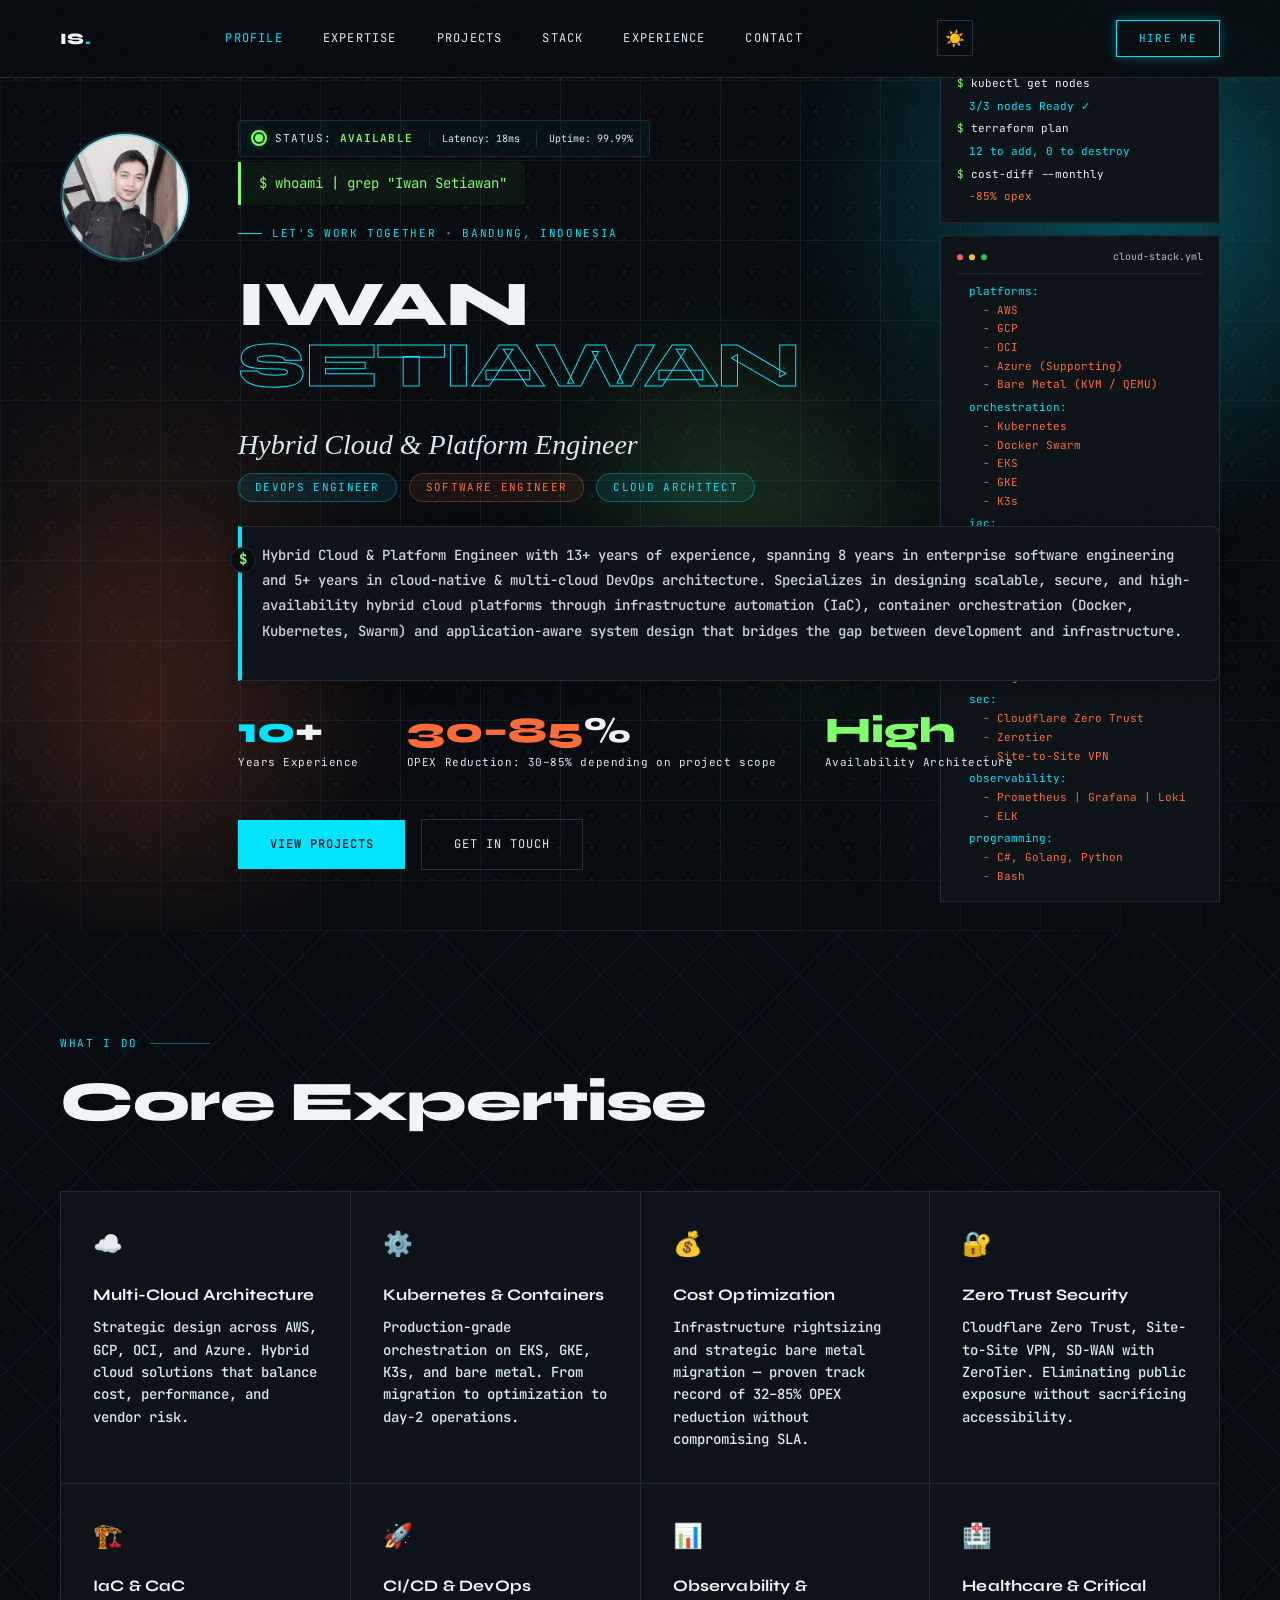
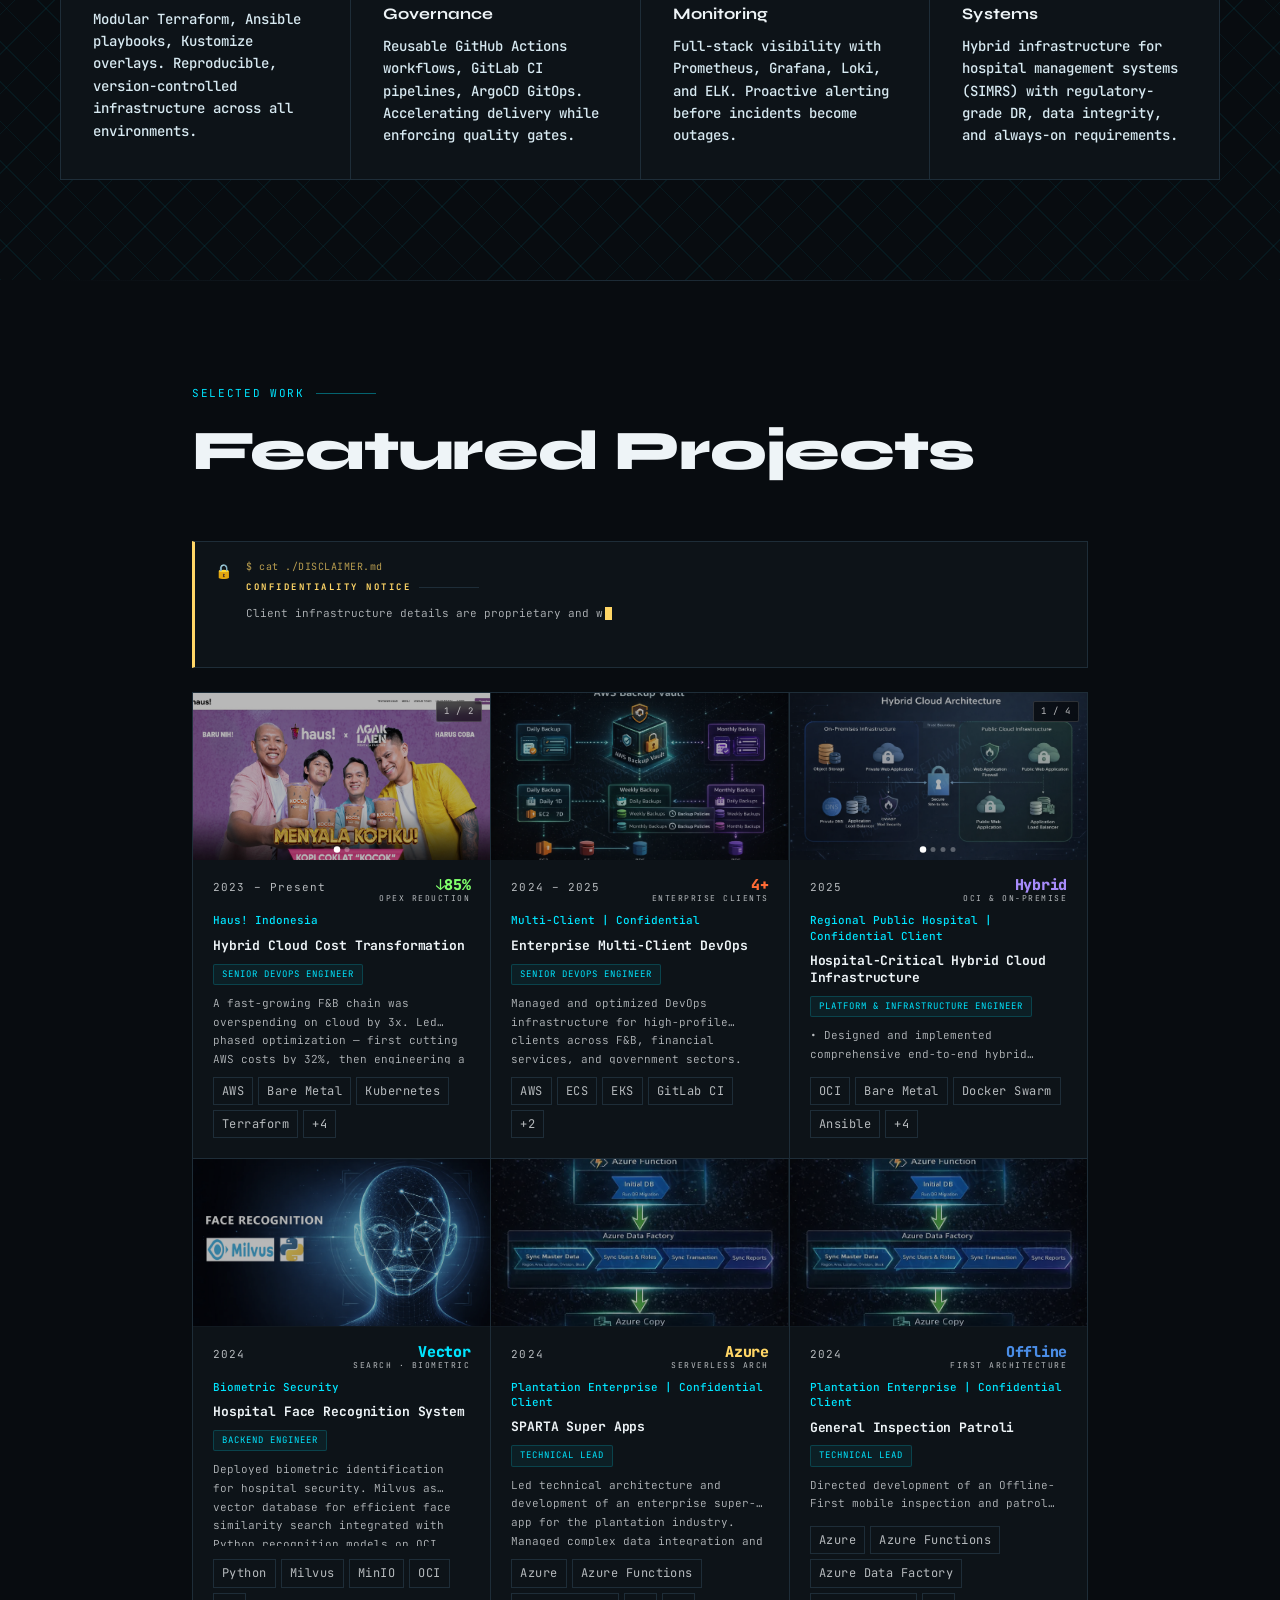
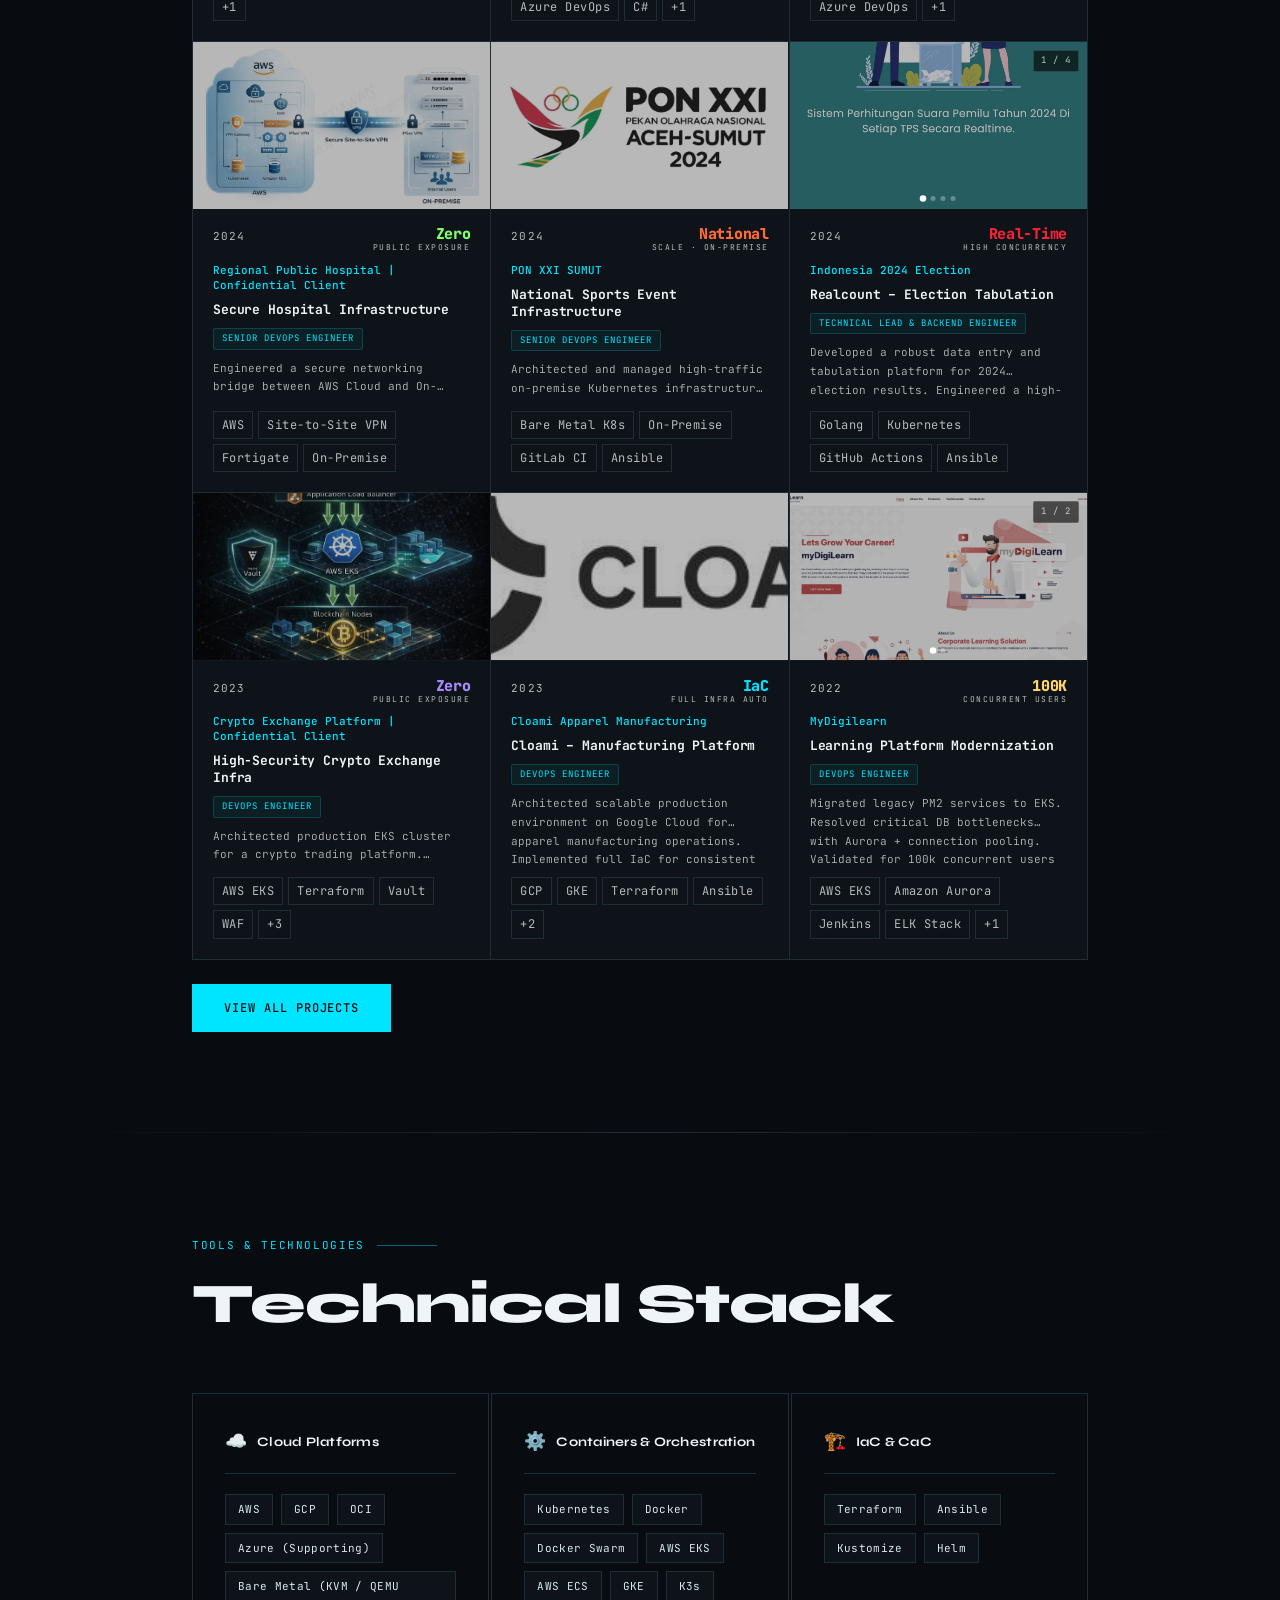
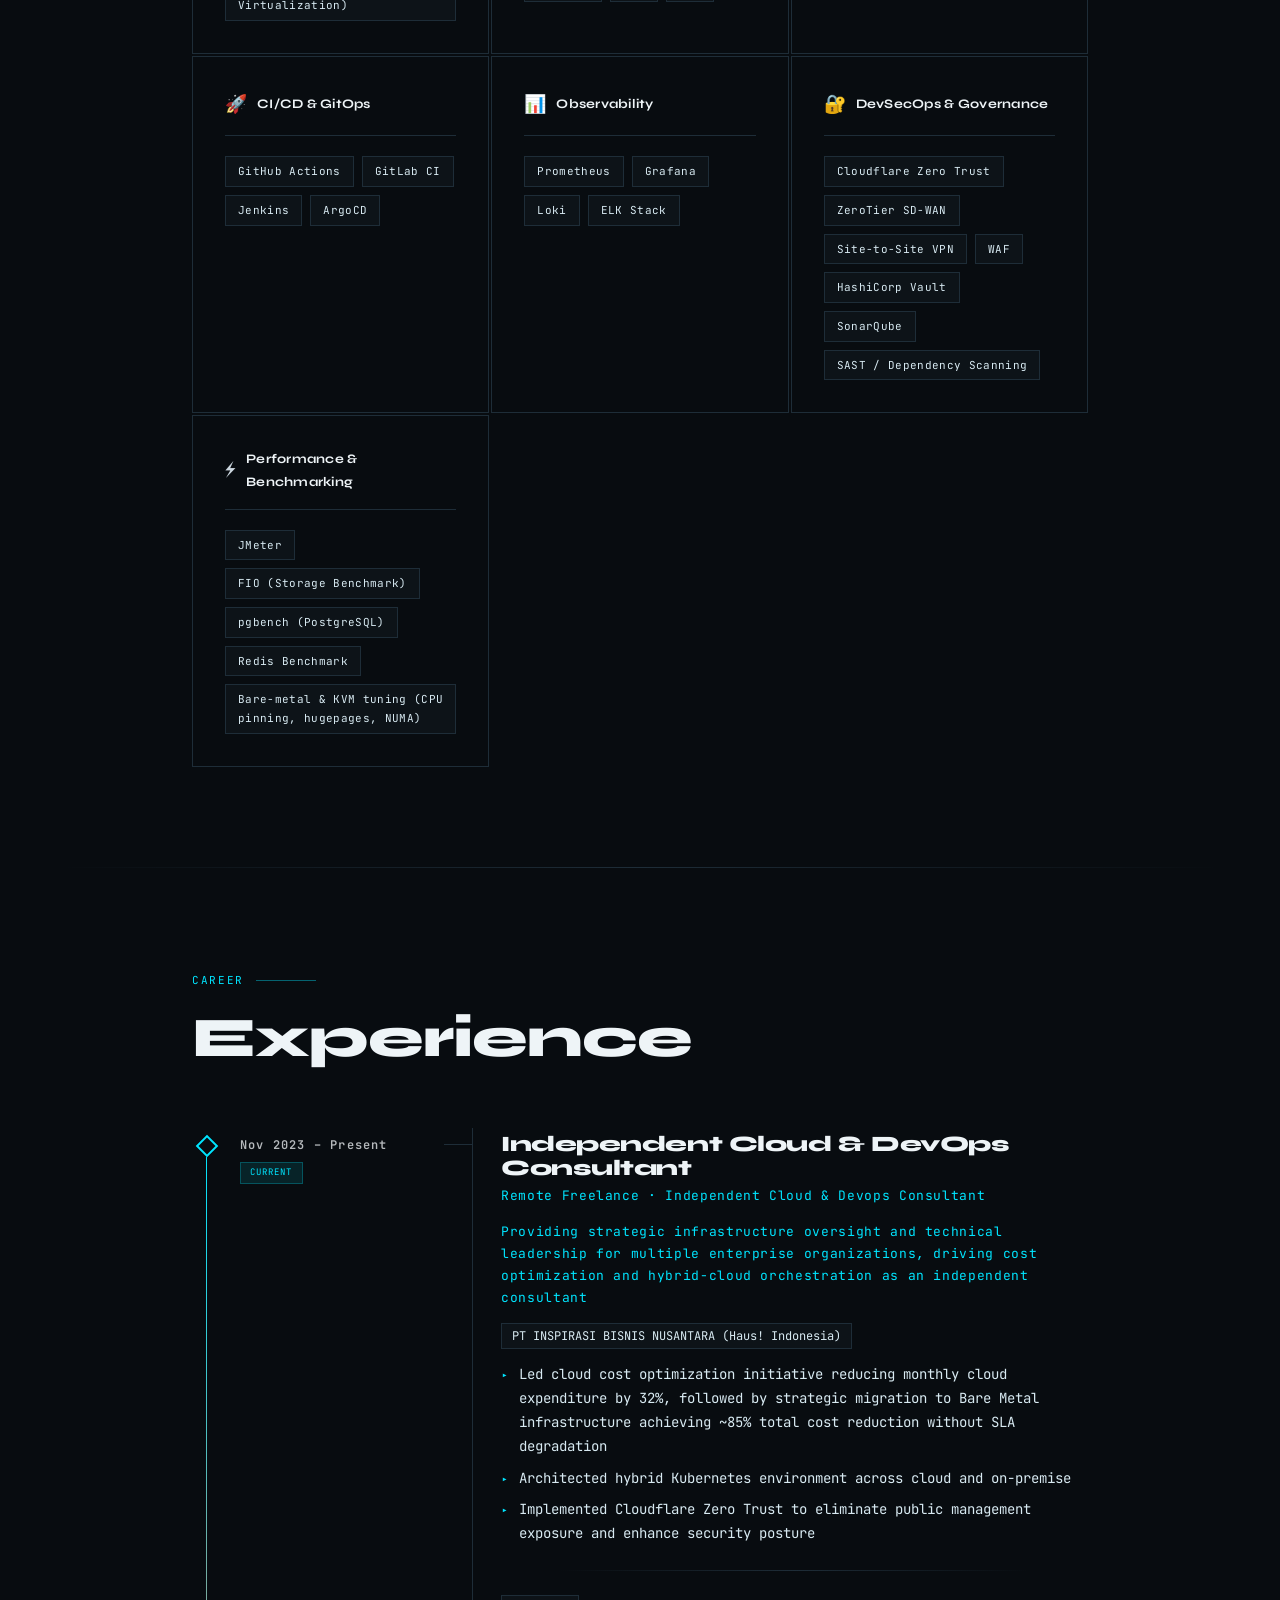
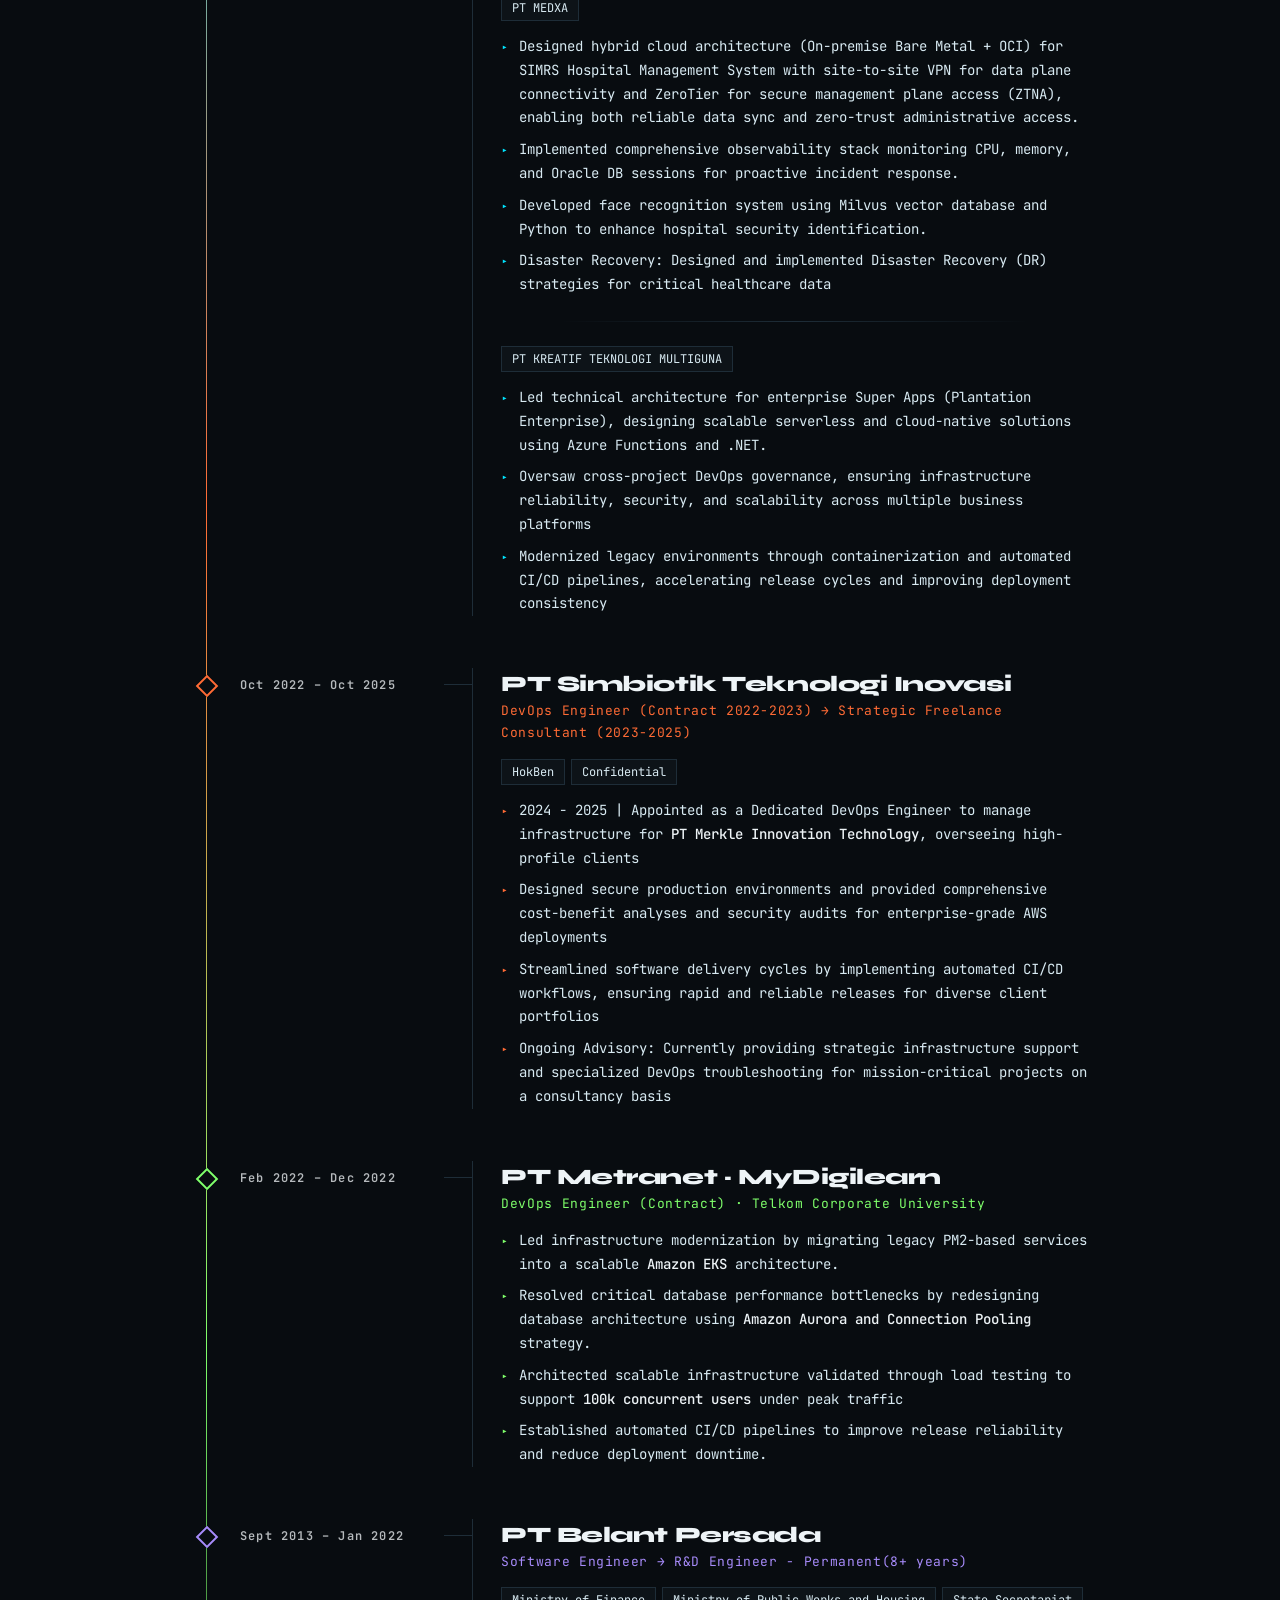
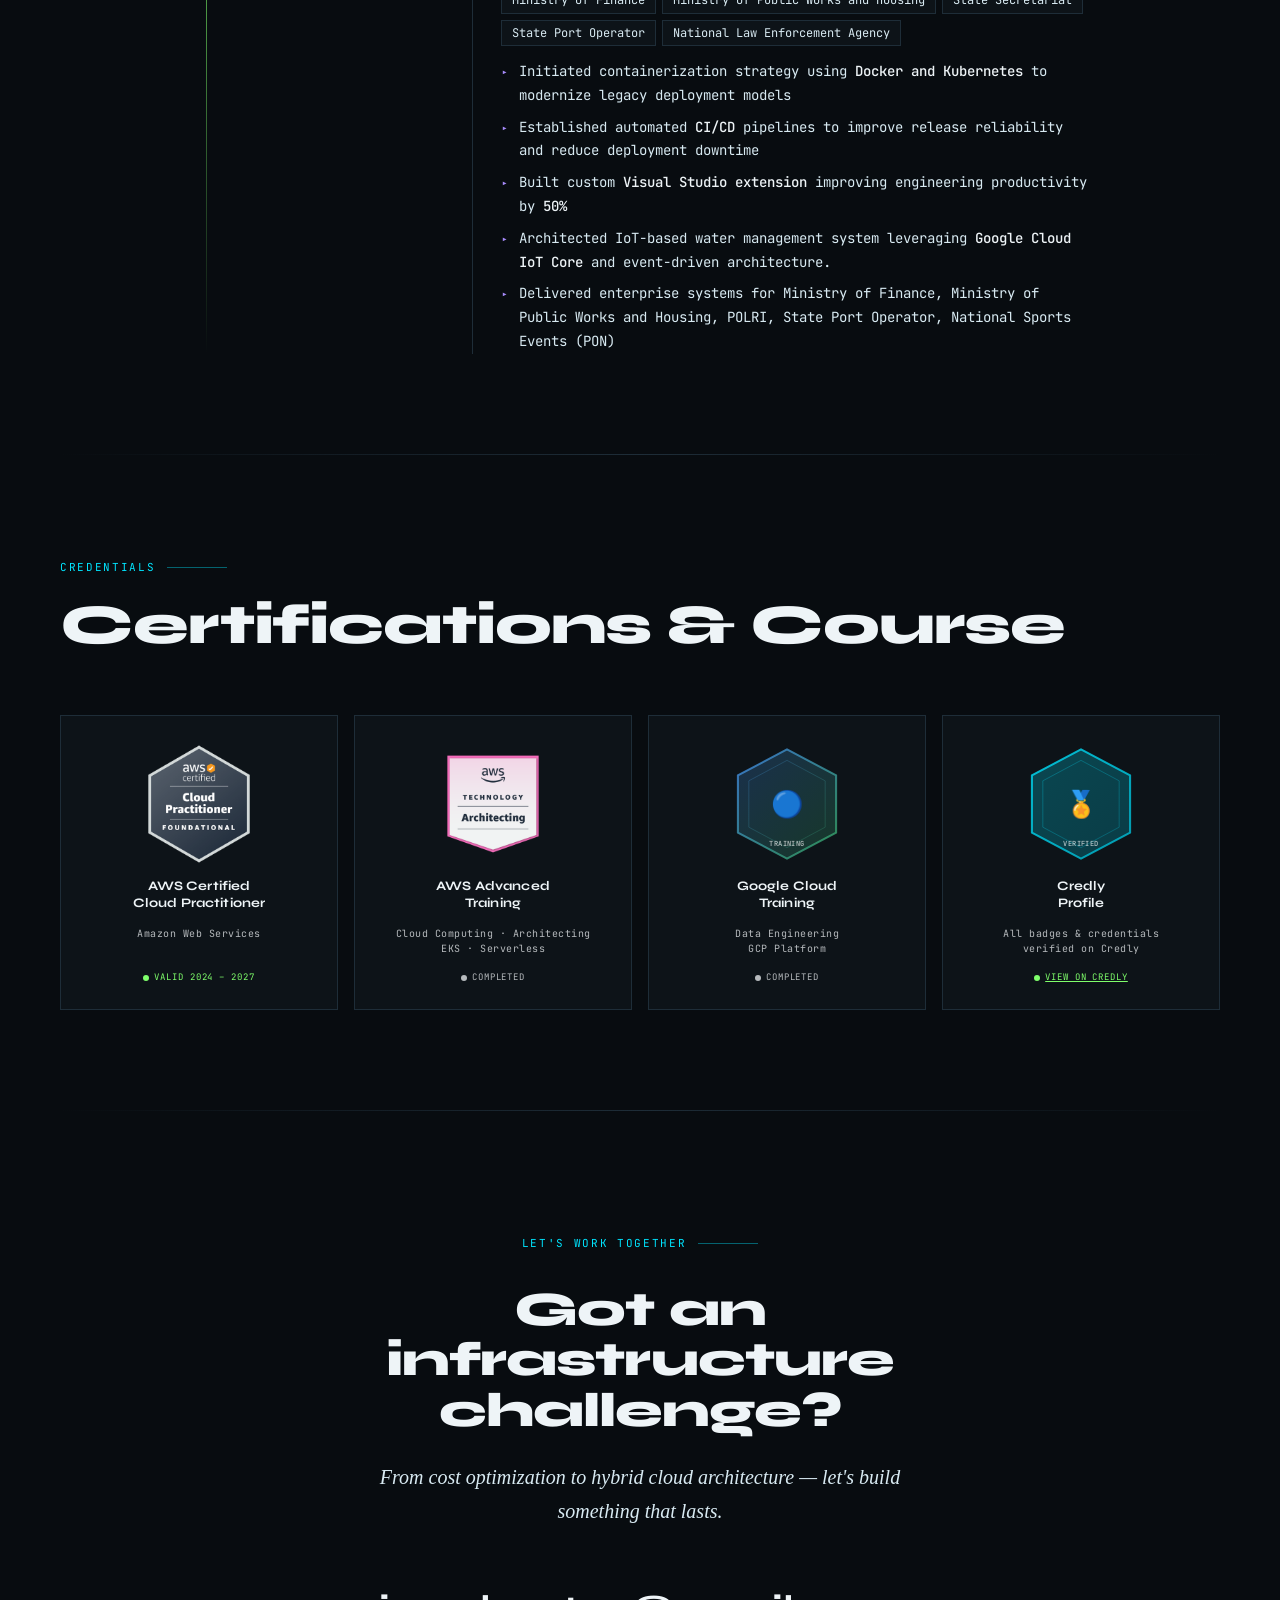
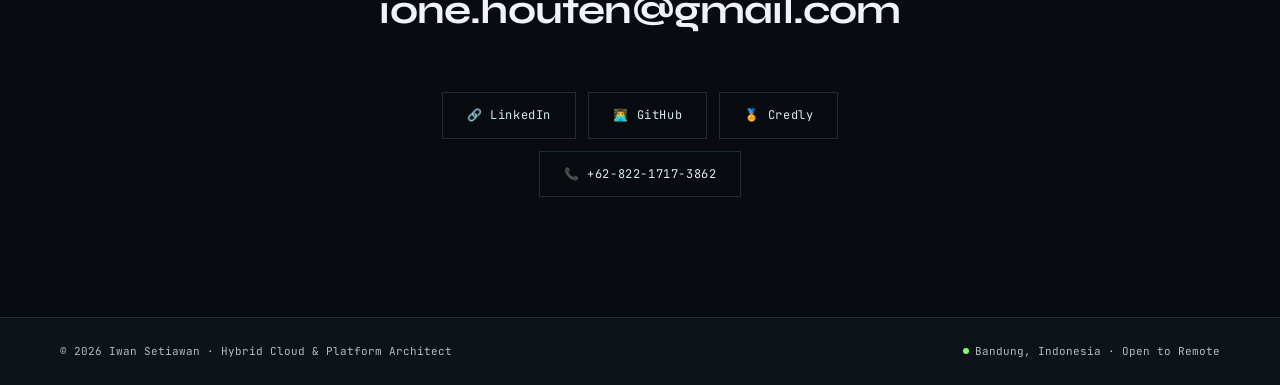
==== index.html @ c17d7891 "Update" ====
<!DOCTYPE html>
<html lang="en">
<head>
<meta charset="UTF-8">
  <script>try{var t=localStorage.getItem('theme')||'dark';document.documentElement.setAttribute('data-theme',t);}catch(e){}</script>
<meta name="viewport" content="width=device-width, initial-scale=1.0">
<title>Iwan Setiawan — Hybrid Cloud & Platform Architect</title>
<link rel="icon" href="./images/favicon.ico" />
<link rel="apple-touch-icon" href="./images/kangservice.jpg" />
<link rel="preconnect" href="https://fonts.googleapis.com">
<!-- <link href="https://fonts.googleapis.com/css2?family=Syne:wght@400;600;700;800&family=IBM+Plex+Mono:wght@300;400;500&family=Crimson+Pro:ital,wght@0,300;0,400;1,300&display=swap" rel="stylesheet"> -->
<link href="https://fonts.googleapis.com/css2?family=JetBrains+Mono:wght@300;400;500;700&family=Inter:wght@300;400;500;600;700&family=Syne:wght@400;600;700;800&display=swap" rel="stylesheet">
<link rel="stylesheet" href="./styles/main.css" />
</head>
<body>

<!-- AMBIENT BACKGROUND LAYERS -->
<div class="bg-aurora" aria-hidden="true">
  <!-- Dark aurora blobs -->
  <div class="blob blob-1"></div>
  <div class="blob blob-2"></div>
  <div class="blob blob-3"></div>
  <div class="blob blob-4"></div>
  <!-- Light mesh blobs -->
  <div class="lblob lblob-1"></div>
  <div class="lblob lblob-2"></div>
  <div class="lblob lblob-3"></div>
</div>
<div class="bg-scanlines" aria-hidden="true"></div>

<!-- NAV -->
<nav>
  <div class="nav-logo">
    <div class="nav-logo-text">IS<span>.</span></div>
    <div class="photo-frame-nav" style="opacity:0; animation: fadeUp 0.6s ease 0.2s forwards;">
      <img src="./images/pp.jpg" alt="Iwan Setiawan">
    </div>
  </div>
  <ul class="nav-links">
    <li><a href="#hero" style="color: var(--accent);">Profile</a></li>
    <li><a href="#expertise">Expertise</a></li>
    <li><a href="#projects">Projects</a></li>
    <li><a href="#stack">Stack</a></li>
    <li><a href="#experience">Experience</a></li>
    <li><a href="#contact">Contact</a></li>
  </ul>
  <button class="hamburger" id="hamburger" aria-label="Menu">
    <span></span><span></span><span></span>
  </button>
  <button class="theme-toggle" id="themeToggle" aria-label="Toggle theme" onclick="(function(){var d=document.documentElement,t=d.getAttribute('data-theme')==='light'?'dark':'light';d.setAttribute('data-theme',t);document.getElementById('toggleIcon').textContent=t==='light'?'🌙':'☀️';try{localStorage.setItem('theme',t);}catch(e){}})()">
    <span id="toggleIcon">☀️</span>
  </button>
  <a href="mailto:ione.houten@gmail.com" class="nav-cta">Hire Me</a>
</nav>

<!-- MOBILE MENU -->
<div class="mobile-menu" id="mobileMenu">
  <a href="#hero" onclick="closeMob()">Profile</a>
  <a href="#expertise" onclick="closeMob()">Expertise</a>
  <a href="#projects" onclick="closeMob()">Projects</a>
  <a href="#stack" onclick="closeMob()">Stack</a>
  <a href="#experience" onclick="closeMob()">Experience</a>
  <a href="#contact" onclick="closeMob()">Contact</a>
  <a href="mailto:ione.houten@gmail.com" class="mob-cta">Hire Me</a>
</div>



<!-- HERO -->
<section id="hero">
  <div class="hero-grid-bg"></div>
  <div class="hero-glow"></div>
  <div class="hero-glow2"></div>
  <div class="hero-glow3"></div>

  <div class="hero-inner">
    <div class="photo-frame" style="opacity:0; animation: fadeUp 0.6s ease 0.2s forwards; margin-top:12px;">
      <img src="./images/pp.jpg" alt="Iwan Setiawan">
    </div>
    <div class="hero-content">
      <div class="live-status">
        <div class="status-dot"></div>
        <div class="status-text">Status: <span>Available</span></div>
        <div class="metric-mini" id="live-latency">Latency: 24ms</div>
        <div class="metric-mini">Uptime: 99.99%</div>
      </div>
      <br/>

      <!-- TYPING EFFECT -->
      <div class="typing-wrapper">$ whoami | grep "Iwan Setiawan"</div>
      <br/>

      <div class="hero-label">Let's Work Together · Bandung, Indonesia</div>
      <h1 class="hero-name">
        IWAN<br>
        <span class="line2">SETIAWAN</span>
      </h1>
      <p class="hero-title">Hybrid Cloud & Platform Engineer</p>
       <!-- BADGE DevOps & Software Engineer -->
      <div class="role-badges">
        <span class="role-badge">Devops Engineer</span>
        <span class="role-badge engineer">Software Engineer</span>
        <span class="role-badge">Cloud Architect</span>
      </div>
      <div class="desc-terminal">
        <p class="hero-desc">
          Hybrid Cloud & Platform Engineer with 13+ years of experience, spanning 8 years in enterprise software engineering and 5+ years in cloud-native & multi-cloud DevOps architecture.
          
          Specializes in designing scalable, secure, and high-availability hybrid cloud platforms through infrastructure automation (IaC),  container orchestration (Docker, Kubernetes, Swarm) and application-aware system design that bridges the gap between development and infrastructure.

        </p>
      </div>
      <div class="hero-stats">
        <div class="stat">
          <div class="stat-num"><span class="accent">10</span>+</div>
          <div class="stat-label">Years Experience</div>
        </div>
        <div class="stat">
          <div class="stat-num"><span class="accent2">30–85</span>%</div>
          <div class="stat-label">OPEX Reduction: 30–85% depending on project scope</div>
        </div>
        <div class="stat">
          <div class="stat-num"><span class="accent3">High</span></div>
          <div class="stat-label">Availability Architecture</div>
        </div>
      </div>
      <div class="hero-actions">
        <a href="#projects" class="btn-primary"><span>View Projects</span></a>
        <a href="#contact" class="btn-ghost">Get in Touch</a>
      </div>
    </div>
  </div>

  <div class="hero-right">
    <div class="terminal-badge">
      <div class="tb-header">
        <div class="tb-dot red"></div>
        <div class="tb-dot yellow"></div>
        <div class="tb-dot green"></div>
        <div class="tb-title">infra-status.sh</div>
      </div>
      <div class="terminal-line">
        <span class="prompt">$ </span><span class="cmd">kubectl get nodes</span>
      </div>
      <div class="terminal-line">
        <span class="out">3/3 nodes Ready ✓</span>
      </div>
      <div class="terminal-line">
        <span class="prompt">$ </span><span class="cmd">terraform plan</span>
      </div>
      <div class="terminal-line">
        <span class="out">12 to add, 0 to destroy</span>
      </div>
      <div class="terminal-line">
        <span class="prompt">$ </span><span class="cmd">cost-diff --monthly</span>
      </div>
      <div class="terminal-line">
        <span class="out orange">-85% opex </span>
      </div>
    </div>
    <div class="terminal-badge">
      <div class="tb-header">
        <div class="tb-dot red"></div>
        <div class="tb-dot yellow"></div>
        <div class="tb-dot green"></div>
        <div class="tb-title">cloud-stack.yml</div>
      </div>
      <div class="terminal-line">
        <span class="out">platforms:</span>
        <p class="out orange">&nbsp;&nbsp;- AWS</p>
        <p class="out orange">&nbsp;&nbsp;- GCP</p>
        <p class="out orange">&nbsp;&nbsp;- OCI</p>
        <p class="out orange">&nbsp;&nbsp;- Azure (Supporting)</p>
        <p class="out orange">&nbsp;&nbsp;- Bare Metal (KVM / QEMU)</p>
      </div>
      <div class="terminal-line">
        <span class="out">orchestration: </span>
        <p class="out orange">&nbsp;&nbsp;- Kubernetes</p>
        <p class="out orange">&nbsp;&nbsp;- Docker Swarm</p>
        <p class="out orange">&nbsp;&nbsp;- EKS</p>
        <p class="out orange">&nbsp;&nbsp;- GKE</p>
        <p class="out orange">&nbsp;&nbsp;- K3s</p>
      </div>
      <div class="terminal-line">
        <span class="out">iac:</span>
        <p class="out orange">&nbsp;&nbsp;- Terraform</p>
        <p class="out orange">&nbsp;&nbsp;- Ansible</p>
        <p class="out orange">&nbsp;&nbsp;- Kustomize</p>
      </div>
      <div class="terminal-line">
        <span class="out">cicd:</span>
        <p class="out orange">&nbsp;&nbsp;- Github Actions</p>
        <p class="out orange">&nbsp;&nbsp;- Gitlab</p>
        <p class="out orange">&nbsp;&nbsp;- Jenkins</p>
        <p class="out orange">&nbsp;&nbsp;- Argo CD</p>
      </div>
      <div class="terminal-line">
        <span class="out">sec: </span>
        <p class="out orange">&nbsp;&nbsp;- Cloudflare Zero Trust</p>
        <p class="out orange">&nbsp;&nbsp;- Zerotier</p>
        <p class="out orange">&nbsp;&nbsp;- Site-to-Site VPN</p>
      </div>
      <div class="terminal-line">
        <span class="out">observability: </span>
        <p class="out orange">&nbsp;&nbsp;- Prometheus | Grafana | Loki</p>
        <p class="out orange">&nbsp;&nbsp;- ELK</p>
      </div>
      <div class="terminal-line">
        <span class="out">programming: </span>
        <p class="out orange">&nbsp;&nbsp;- C#, Golang, Python</p>
        <p class="out orange">&nbsp;&nbsp;- Bash</p>
      </div>
    </div>
  </div>
</section>

<div class="divider"></div>

<!-- EXPERTISE -->
<section id="expertise">
  <div class="section-label">What I Do</div>
  <h2 class="section-title">Core Expertise</h2>
  <div class="expertise-grid reveal">
    <div class="expertise-card">
      <span class="ec-icon">☁️</span>
      <div class="ec-title">Multi-Cloud Architecture</div>
      <div class="ec-desc">Strategic design across AWS, GCP, OCI, and Azure. Hybrid cloud solutions that balance cost, performance, and vendor risk.</div>
    </div>
    <div class="expertise-card">
      <span class="ec-icon">⚙️</span>
      <div class="ec-title">Kubernetes & Containers</div>
      <div class="ec-desc">Production-grade orchestration on EKS, GKE, K3s, and bare metal. From migration to optimization to day-2 operations.</div>
    </div>
    <div class="expertise-card">
      <span class="ec-icon">💰</span>
      <div class="ec-title">Cost Optimization</div>
      <div class="ec-desc">Infrastructure rightsizing and strategic bare metal migration — proven track record of 32–85% OPEX reduction without compromising SLA.</div>
    </div>
    <div class="expertise-card">
      <span class="ec-icon">🔐</span>
      <div class="ec-title">Zero Trust Security</div>
      <div class="ec-desc">Cloudflare Zero Trust, Site-to-Site VPN, SD-WAN with ZeroTier. Eliminating public exposure without sacrificing accessibility.</div>
    </div>
    <div class="expertise-card">
      <span class="ec-icon">🏗️</span>
      <div class="ec-title">IaC & CaC</div>
      <div class="ec-desc">Modular Terraform, Ansible playbooks, Kustomize overlays. Reproducible, version-controlled infrastructure across all environments.</div>
    </div>
    <div class="expertise-card">
      <span class="ec-icon">🚀</span>
      <div class="ec-title">CI/CD & DevOps Governance</div>
      <div class="ec-desc">Reusable GitHub Actions workflows, GitLab CI pipelines, ArgoCD GitOps. Accelerating delivery while enforcing quality gates.</div>
    </div>
    <div class="expertise-card">
      <span class="ec-icon">📊</span>
      <div class="ec-title">Observability & Monitoring</div>
      <div class="ec-desc">Full-stack visibility with Prometheus, Grafana, Loki, and ELK. Proactive alerting before incidents become outages.</div>
    </div>
    <div class="expertise-card">
      <span class="ec-icon">🏥</span>
      <div class="ec-title">Healthcare & Critical Systems</div>
      <div class="ec-desc">Hybrid infrastructure for hospital management systems (SIMRS) with regulatory-grade DR, data integrity, and always-on requirements.</div>
    </div>
  </div>
</section>

<div class="divider"></div>

<!-- PROJECTS -->
<section id="projects" class="section-center">
  <div class="section-label">Selected Work</div>
  <h2 class="section-title">Featured Projects</h2>
  <div class="nda-notice" id="ndaNotice">
    <div class="nda-icon">🔒</div>
    <div class="nda-content">
      <div class="nda-prompt">$ cat ./DISCLAIMER.md</div>
      <div class="nda-label" id="ndaLabel">Confidentiality Notice</div>
      <div class="nda-text" id="ndaText"><span class="cursor" id="cursor"></span></div>
      <div class="nda-sublabel" id="ndaSubLabel">Available for verification upon request during interview process.</div>
    </div>
  </div>
  <br/>

  <div class="proj-grid" id="projGrid"></div>
  <br/>
  <div class="hero-actions">
    <a href="projects/index.html" target="" class="btn-primary"><span>View All Projects</span></a>
  </div>

</section>

<div class="divider"></div>

<!-- STACK -->
<section id="stack" class="section-center">
  <div class="section-label">Tools & Technologies</div>
  <h2 class="section-title">Technical Stack</h2>
  <div class="stack-grid reveal">
    <div class="stack-group">
      <div class="sg-header">
        <span class="sg-icon">☁️</span>
        <div class="sg-title">Cloud Platforms</div>
      </div>
      <div class="sg-items">
        <span class="sg-item">AWS</span>
        <span class="sg-item">GCP</span>
        <span class="sg-item">OCI</span>
        <span class="sg-item">Azure (Supporting)</span>
        <span class="sg-item">Bare Metal (KVM / QEMU Virtualization)</span>
      </div>
    </div>
    <div class="stack-group">
      <div class="sg-header">
        <span class="sg-icon">⚙️</span>
        <div class="sg-title">Containers & Orchestration</div>
      </div>
      <div class="sg-items">
        <span class="sg-item">Kubernetes</span>
        <span class="sg-item">Docker</span>
        <span class="sg-item">Docker Swarm</span>
        <span class="sg-item">AWS EKS</span>
        <span class="sg-item">AWS ECS</span>
        <span class="sg-item">GKE</span>
        <span class="sg-item">K3s</span>
      </div>
    </div>
    <div class="stack-group">
      <div class="sg-header">
        <span class="sg-icon">🏗️</span>
        <div class="sg-title">IaC & CaC</div>
      </div>
      <div class="sg-items">
        <span class="sg-item">Terraform</span>
        <span class="sg-item">Ansible</span>
        <span class="sg-item">Kustomize</span>
        <span class="sg-item">Helm</span>
      </div>
    </div>
    <div class="stack-group">
      <div class="sg-header">
        <span class="sg-icon">🚀</span>
        <div class="sg-title">CI/CD & GitOps</div>
      </div>
      <div class="sg-items">
        <span class="sg-item">GitHub Actions</span>
        <span class="sg-item">GitLab CI</span>
        <span class="sg-item">Jenkins</span>
        <span class="sg-item">ArgoCD</span>
      </div>
    </div>
    <div class="stack-group">
      <div class="sg-header">
        <span class="sg-icon">📊</span>
        <div class="sg-title">Observability</div>
      </div>
      <div class="sg-items">
        <span class="sg-item">Prometheus</span>
        <span class="sg-item">Grafana</span>
        <span class="sg-item">Loki</span>
        <span class="sg-item">ELK Stack</span>
      </div>
    </div>
    <div class="stack-group">
      <div class="sg-header">
        <span class="sg-icon">🔐</span>
        <div class="sg-title">DevSecOps & Governance</div>
      </div>
      <div class="sg-items">
        <span class="sg-item">Cloudflare Zero Trust</span>
        <span class="sg-item">ZeroTier SD-WAN</span>
        <span class="sg-item">Site-to-Site VPN</span>
        <span class="sg-item">WAF</span>
        <span class="sg-item">HashiCorp Vault</span>
        <span class="sg-item">SonarQube</span>
        <span class="sg-item">SAST / Dependency Scanning</span>
      </div>
    </div>
    <div class="stack-group">
      <div class="sg-header">
        <span class="sg-icon">⚡</span>
        <div class="sg-title">Performance & Benchmarking</div>
      </div>
      <div class="sg-items">
        <span class="sg-item">JMeter</span>
        <span class="sg-item">FIO (Storage Benchmark)</span>
        <span class="sg-item">pgbench (PostgreSQL)</span>
        <span class="sg-item">Redis Benchmark</span>
        <span class="sg-item">Bare-metal & KVM tuning (CPU pinning, hugepages, NUMA)</span>
      </div>
    </div>
  </div>
</section>

<div class="divider"></div>

<!-- EXPERIENCE -->
<section id="experience" class="section-center">
  <div class="section-label">Career</div>
  <h2 class="section-title">Experience</h2>

  <div class="tl-wrap reveal">

    <!-- 1 -->
    <div class="tl-row">
      <div class="tl-left">
        <div class="tl-date">Nov 2023 – Present</div>
        <span class="tl-badge">Current</span>
      </div>
      <div class="tl-right">
        <div class="tl-company">Independent Cloud &amp; DevOps Consultant</div>
        <div class="tl-role">Remote Freelance · Independent Cloud & Devops Consultant</div>
        <div class="tl-role">Providing strategic infrastructure oversight and technical leadership for multiple enterprise organizations, driving cost optimization and hybrid-cloud orchestration as an independent consultant</div>
        <div class="tl-clients">
          <span class="tl-client-chip">PT INSPIRASI BISNIS NUSANTARA (Haus! Indonesia)</span>
        </div>
        <ul class="tl-points">
          <li>Led cloud cost optimization initiative reducing monthly cloud expenditure by 32%, followed by strategic migration to Bare Metal infrastructure achieving ~85% total cost reduction without SLA degradation</li>
          <li>Architected hybrid Kubernetes environment across cloud and on-premise</li>
          <li>Implemented Cloudflare Zero Trust to eliminate public management exposure and enhance security posture</li>
        </ul>
        <br/>
        <div class="divider"></div>
        <br/>

        <div class="tl-clients">
          <span class="tl-client-chip">PT MEDXA</span>
        </div>
        <ul class="tl-points">
          <li>Designed hybrid cloud architecture (On-premise Bare Metal + OCI) for SIMRS Hospital Management System with site-to-site VPN for data plane connectivity and ZeroTier for secure management plane access (ZTNA), enabling both reliable data sync and zero-trust administrative access.</li>
          <li>Implemented comprehensive observability stack monitoring CPU, memory, and Oracle DB sessions for proactive incident response.</li>
          <li>Developed face recognition system using Milvus vector database and Python to enhance hospital security identification.</li>
          <li>Disaster Recovery: Designed and implemented Disaster Recovery (DR) strategies for critical healthcare data</li>        </ul>
        <br/>
        <div class="divider"></div>
        <br/>

        <div class="tl-clients">
          <span class="tl-client-chip">PT KREATIF TEKNOLOGI MULTIGUNA </span>
        </div>
        <ul class="tl-points">
          <li>Led technical architecture for enterprise Super Apps (Plantation Enterprise), designing scalable serverless and cloud-native solutions using Azure Functions and .NET.</li>
          <li>Oversaw cross-project DevOps governance, ensuring infrastructure reliability, security, and scalability across multiple business platforms</li>
          <li>Modernized legacy environments through containerization and automated CI/CD pipelines, accelerating release cycles and improving deployment consistency</li>
        </ul>


      </div>
    </div>

    <!-- 2 -->
    <div class="tl-row">
      <div class="tl-left">
        <div class="tl-date">Oct 2022 – Oct 2025</div>
      </div>
      <div class="tl-right">
        <div class="tl-company">PT Simbiotik Teknologi Inovasi</div>
        <div class="tl-role">DevOps Engineer (Contract 2022-2023)  → Strategic Freelance Consultant (2023-2025)</div>
        <div class="tl-clients">
          <span class="tl-client-chip">HokBen</span>
          <span class="tl-client-chip">Confidential</span>
        </div>
        <ul class="tl-points">
          <li>2024 - 2025 | Appointed as a Dedicated DevOps Engineer to manage infrastructure for <strong>PT Merkle Innovation Technology</strong>, overseeing high-profile clients </li>
          <li>Designed secure production environments and provided comprehensive cost-benefit analyses and security audits for enterprise-grade AWS deployments</strong></li>
          <li>Streamlined software delivery cycles by implementing automated CI/CD workflows, ensuring rapid and reliable releases for diverse client portfolios</li>
          <li>Ongoing Advisory: Currently providing strategic infrastructure support and specialized DevOps troubleshooting for mission-critical projects on a consultancy basis</li>
        </ul>
      </div>
    </div>

    <!-- 3 -->
    <div class="tl-row">
      <div class="tl-left">
        <div class="tl-date">Feb 2022 – Dec 2022</div>
      </div>
      <div class="tl-right">
        <div class="tl-company">PT Metranet · MyDigilearn</div>
        <div class="tl-role">DevOps Engineer (Contract) · Telkom Corporate University</div>
        <ul class="tl-points">
          <li>Led infrastructure modernization by migrating legacy PM2-based services into a scalable <strong> Amazon EKS</strong> architecture.</li>
          <li>Resolved critical database performance bottlenecks by redesigning database architecture using <strong>Amazon Aurora and Connection Pooling</strong> strategy.</li>
          <li>Architected scalable infrastructure validated through load testing to support <strong>100k concurrent users</strong> under peak traffic</li>
          <li>Established automated CI/CD pipelines to improve release reliability and reduce deployment downtime.</li>
        </ul>
      </div>
    </div>

    <!-- 4 -->
    <div class="tl-row">
      <div class="tl-left">
        <div class="tl-date">Sept 2013 – Jan 2022</div>
      </div>
      <div class="tl-right">
        <div class="tl-company">PT Belant Persada</div>
        <div class="tl-role">Software Engineer → R&amp;D Engineer - Permanent(8+ years)</div>
        <div class="tl-clients">
          <span class="tl-client-chip">Ministry of Finance</span>
          <span class="tl-client-chip">Ministry of Public Works and Housing</span>
          <span class="tl-client-chip">State Secretariat</span>
          <span class="tl-client-chip">State Port Operator</span>
          <span class="tl-client-chip">National Law Enforcement Agency</span>
          
        </div>
        <ul class="tl-points">
          <li>Initiated containerization strategy using <strong>Docker and Kubernetes</strong>  to modernize legacy deployment models</li>
          <li>Established automated <strong>CI/CD</strong> pipelines to improve release reliability and reduce deployment downtime</li>
          <li>Built custom <strong>Visual Studio extension</strong> improving engineering productivity by <strong>50%</strong></li>
          <li>Architected IoT-based water management system leveraging <strong>Google Cloud IoT Core</strong> and event-driven architecture.</li>
          <li>Delivered enterprise systems for Ministry of Finance, Ministry of Public Works and Housing, POLRI, State Port Operator, National Sports Events (PON)</li>
        </ul>
      </div>
    </div>

  </div>
</section>

<div class="divider"></div>

<!-- CERTIFICATIONS -->
<section id="certs">
  <div class="section-label">Credentials</div>
  <h2 class="section-title">Certifications & Course</h2>
  <div class="certs-row reveal">

    <!-- AWS Cloud Practitioner -->
    <div class="cert-card">
      <!-- <div class="cert-hex">
        <svg viewBox="0 0 88 88" fill="none" xmlns="http://www.w3.org/2000/svg">
          <defs>
            <linearGradient id="hgaws" x1="0" y1="0" x2="88" y2="88" gradientUnits="userSpaceOnUse">
              <stop offset="0%" stop-color="#FF9900"/>
              <stop offset="100%" stop-color="#FFB84D"/>
            </linearGradient>
          </defs>
          <polygon points="44,4 80,23 80,65 44,84 8,65 8,23"
            fill="url(#hgaws)" opacity="0.25"/>
          <polygon points="44,4 80,23 80,65 44,84 8,65 8,23"
            fill="none" stroke="url(#hgaws)" stroke-width="1.5" opacity="0.8"/>
          <polygon points="44,12 72,27 72,61 44,76 16,61 16,27"
            fill="none" stroke="url(#hgaws)" stroke-width="0.5" opacity="0.4"/>
        </svg>
        
        <span class="cert-hex-icon">☁️</span>
        <span class="cert-hex-label">Certified</span>
      </div> -->
      <img src="./images/aws-cp.png" height="120"/>
      <div class="cert-name">AWS Certified<br>Cloud Practitioner</div>
      <div class="cert-meta">Amazon Web Services</div>
      <div class="cert-valid">Valid 2024 – 2027</div>
    </div>

    <!-- AWS Advanced -->
    <div class="cert-card">
      <!-- <div class="cert-hex">
        <svg viewBox="0 0 88 88" fill="none" xmlns="http://www.w3.org/2000/svg">
          <defs>
            <linearGradient id="hgaws2" x1="0" y1="0" x2="88" y2="88" gradientUnits="userSpaceOnUse">
              <stop offset="0%" stop-color="#FF6B35"/>
              <stop offset="100%" stop-color="#FF9900"/>
            </linearGradient>
          </defs>
          <polygon points="44,4 80,23 80,65 44,84 8,65 8,23"
            fill="url(#hgaws2)" opacity="0.25"/>
          <polygon points="44,4 80,23 80,65 44,84 8,65 8,23"
            fill="none" stroke="url(#hgaws2)" stroke-width="1.5" opacity="0.8"/>
          <polygon points="44,12 72,27 72,61 44,76 16,61 16,27"
            fill="none" stroke="url(#hgaws2)" stroke-width="0.5" opacity="0.4"/>
        </svg>
        <span class="cert-hex-icon">⚡</span>
        <span class="cert-hex-label">Advanced</span>
      </div> -->
      <img src="./images/aws-arc.png" height="120"/>
      <div class="cert-name">AWS Advanced<br>Training</div>
      <div class="cert-meta">Cloud Computing ·  Architecting <br>EKS · Serverless</div>
      <div class="cert-valid done">Completed</div>
    </div>

    <!-- Google Cloud -->
    <div class="cert-card">
      <div class="cert-hex">
        <svg viewBox="0 0 88 88" fill="none" xmlns="http://www.w3.org/2000/svg">
          <defs>
            <linearGradient id="hggcp" x1="0" y1="0" x2="88" y2="88" gradientUnits="userSpaceOnUse">
              <stop offset="0%" stop-color="#4285F4"/>
              <stop offset="100%" stop-color="#34A853"/>
            </linearGradient>
          </defs>
          <polygon points="44,4 80,23 80,65 44,84 8,65 8,23"
            fill="url(#hggcp)" opacity="0.25"/>
          <polygon points="44,4 80,23 80,65 44,84 8,65 8,23"
            fill="none" stroke="url(#hggcp)" stroke-width="1.5" opacity="0.8"/>
          <polygon points="44,12 72,27 72,61 44,76 16,61 16,27"
            fill="none" stroke="url(#hggcp)" stroke-width="0.5" opacity="0.4"/>
        </svg>
        <span class="cert-hex-icon">🔵</span>
        <span class="cert-hex-label">Training</span>
      </div>
      <div class="cert-name">Google Cloud<br>Training</div>
      <div class="cert-meta">Data Engineering<br>GCP Platform</div>
      <div class="cert-valid done">Completed</div>
    </div>

    <!-- Credly Profile -->
    <div class="cert-card">
      <div class="cert-hex">
        <svg viewBox="0 0 88 88" fill="none" xmlns="http://www.w3.org/2000/svg">
          <defs>
            <linearGradient id="hgtrain" x1="0" y1="0" x2="88" y2="88" gradientUnits="userSpaceOnUse">
              <stop offset="0%" stop-color="#00E5FF"/>
              <stop offset="100%" stop-color="#00B4CC"/>
            </linearGradient>
          </defs>
          <polygon points="44,4 80,23 80,65 44,84 8,65 8,23"
            fill="url(#hgtrain)" opacity="0.25"/>
          <polygon points="44,4 80,23 80,65 44,84 8,65 8,23"
            fill="none" stroke="url(#hgtrain)" stroke-width="1.5" opacity="0.8"/>
          <polygon points="44,12 72,27 72,61 44,76 16,61 16,27"
            fill="none" stroke="url(#hgtrain)" stroke-width="0.5" opacity="0.4"/>
        </svg>
        <span class="cert-hex-icon">🏅</span>
        <span class="cert-hex-label">Verified</span>
      </div>
      <div class="cert-name">Credly<br>Profile</div>
      <div class="cert-meta">All badges &amp; credentials<br>verified on Credly</div>
      <div class="cert-valid">
        <a href="https://credly.com/users/ione.houten" target="_blank">
        View on Credly
      </a>
      </div>
    </div>

  </div>
</section>

<div class="divider"></div>


<!-- CONTACT -->
<section id="contact">
  <div class="contact-inner">
    <div class="section-label" style="justify-content: center; margin-bottom: 32px;">Let's Work Together</div>
    <h2 class="section-title" style="font-size: clamp(28px, 5vw, 48px); margin-bottom: 24px;">Got an infrastructure<br>challenge?</h2>
    <p class="contact-tagline">From cost optimization to hybrid cloud architecture — let's build something that lasts.</p>
    <a href="mailto:ione.houten@gmail.com" class="contact-email">ione.houten@gmail.com</a>
    <div class="contact-links">
      <a href="https://linkedin.com/in/ionehouten" target="_blank" class="contact-link">
        <span>🔗</span> LinkedIn
      </a>
      <a href="https://github.com/ionehouten" target="_blank" class="contact-link">
        <span>👨‍💻</span> GitHub
      </a>
      <a href="https://credly.com/users/ione.houten" target="_blank" class="contact-link">
        <span>🏅</span> Credly
      </a>
      <a href="tel:+6282217173862" class="contact-link">
        <span>📞</span> +62-822-1717-3862
      </a>
    </div>
  </div>
</section>

<!-- FOOTER -->
<footer>
  <div class="footer-copy">© 2026 Iwan Setiawan · Hybrid Cloud & Platform Architect</div>
  <div class="footer-location">
    <div class="location-dot"></div>
    Bandung, Indonesia · Open to Remote
  </div>
</footer>


<!-- Modal -->
<div class="modal-overlay" id="modalOverlay">
  <div class="modal" id="modal">
    <button class="modal-close" id="modalClose">✕</button>
    <div class="modal-carousel" id="mCarousel">
      <div class="modal-carousel-track" id="mTrack"></div>
      <div class="modal-carousel-dots" id="mDots"></div>
      <div class="modal-img-counter" id="mCounter"></div>
      <button class="modal-carousel-btn prev" id="mPrev">‹</button>
      <button class="modal-carousel-btn next" id="mNext">›</button>
    </div>
    <div class="modal-top-bar" id="modalTopBar"></div>
    <div class="modal-inner">
      <div class="modal-head">
        <div>
          <div class="m-year" id="mYear"></div>
          <div class="m-client" id="mClient"></div>
          <div class="m-company" id="mCompany"></div>
        </div>
        <div class="m-metric">
          <div class="metric-num" id="mMetricNum"></div>
          <div class="metric-sub" id="mMetricSub"></div>
        </div>
      </div>
      <div class="modal-title" id="mTitle"></div>
      <div class="modal-role" id="mRole"></div>
      <div class="modal-divider"></div>
      <div class="modal-desc" id="mDesc"></div>
      <div class="modal-stack-label">Tech Stack</div>
      <div class="modal-tags" id="mTags"></div>
    </div>
  </div>
</div>
<script>
  // ── TYPEWRITER CONFIG ──
  const segments = [
    { text: "Client infrastructure details are proprietary and withheld per confidentiality agreement. ", cls: "" },
    { text: "Some client identities have been  ", cls: "" },
    { text: "anonymized ", cls: "hl" },
    { text: "to respect active NDA obligations. ", cls: "" },
    { text: "What is shown here reflects engineering methodology, tech stack choices, and measurable outcomes — ", cls: "" },
    { text: "not actual system blueprints, internal architecture, or sensitive business data.", cls: "" },
    { text: "", cls: "" },
  ];

  const ndaText  = document.getElementById('ndaText');
  const cursor   = document.getElementById('cursor');
  const ndaLabel = document.getElementById('ndaLabel');
  const ndaSubLabel  = document.getElementById('ndaSubLabel');


  // flatten to char array
  const chars = [];
  segments.forEach(seg => {
    for (const ch of seg.text) chars.push({ ch, cls: seg.cls });
  });

  const SPEED_NORMAL = 28;
  const SPEED_FAST   = 15;

  let spans = [], segIdx = 0, charInSeg = 0, flatIdx = 0;
  let started = false;

  function startTyping() {
    //if (started) return;
    started = true;

    // show label first, then start typing
    ndaLabel.classList.add('visible');
    ndaText.appendChild(cursor);
    setTimeout(typeNext, 400);
  }

  function typeNext() {
    if (flatIdx >= chars.length) {
      setTimeout(() => cursor.classList.add('done'), 1200);
      ndaSubLabel.classList.add('visible');
      return;
    }

    const { ch, cls } = chars[flatIdx];

    if (!spans[segIdx]) {
      const span = document.createElement('span');
      if (cls) span.className = cls;
      ndaText.insertBefore(span, cursor);
      spans[segIdx] = span;
    }

    spans[segIdx].textContent += ch;
    flatIdx++;
    charInSeg++;

    if (charInSeg >= segments[segIdx].text.length) {
      segIdx++;
      charInSeg = 0;
    }

    const isPunct = '.,-—!?;:'.includes(ch);
    const isSpace = ch === ' ';
    const delay = isPunct ? SPEED_FAST * 3 : isSpace ? SPEED_FAST : SPEED_NORMAL;

    setTimeout(typeNext, delay);
  }

  function isInViewport(el) {
    const rect = el.getBoundingClientRect();
    return rect.top < window.innerHeight && rect.bottom > 0;
  }

  function checkNda() {
    const el = document.getElementById('ndaNotice');
    if (el && isInViewport(el)) {
      startTyping();
      window.removeEventListener('scroll', checkNda);
    }
  }

  window.addEventListener('scroll', checkNda, { passive: true });
  setTimeout(checkNda, 500);
</script>
<script>
  // ─── PROJECT DATA ─────────────────────────────────────────────────────────────
  // imgs: array of paths to your screenshots e.g. ['./images/haus-1.jpg','./images/haus-2.jpg']
  // Leave imgs: [] to show placeholder
  const projects = [
    {
      year: "2023 – Present", client: "Haus! Indonesia", company: "PT Inspirasi Bisnis Nusantara",
      role: "Senior DevOps Engineer", title: "Hybrid Cloud Cost Transformation",
      desc: "A fast-growing F&B chain was overspending on cloud by 3x. Led phased optimization — first cutting AWS costs by 32%, then engineering a full migration to bare metal Kubernetes. Implemented Cloudflare Zero Trust to eliminate public management exposure. Result: 85% OPEX savings.",
      tags: ["AWS","Bare Metal","Kubernetes","Terraform","Cloudflare Zero Trust","GitHub Actions","Prometheus","Grafana"],
      metricNum: "↓85%", metricSub: "OPEX Reduction",
      imgs: ['./images/haus-1.webp','./images/haus-2.webp'], imgLabel: "haus.indonesia"
    },
    {
      year: "2024 – 2025", client: "Multi-Client | Confidential", company: "PT Simtek -> PT Merkle Innovation ",
      role: "Senior DevOps Engineer", title: "Enterprise Multi-Client DevOps",
      desc: "Managed and optimized DevOps infrastructure for high-profile clients across F&B, financial services, and government sectors. Delivered high availability and security compliance across multiple enterprise engagements.",
      tags: ["AWS","ECS","EKS","GitLab CI","Jenkins","SonarQube"],
      metricNum: "4+", metricSub: "Enterprise Clients",
      imgs: ['./images/arch/backup_aws.webp'], imgLabel: "simtek.enterprise"
    },
    {
      year: "2025", client: "Regional Public Hospital | Confidential Client", company: "PT Medxa",
      role: "Platform & Infrastructure Engineer", title: "Hospital-Critical Hybrid Cloud Infrastructure",
      desc: "•	Designed and implemented comprehensive end-to-end hybrid cloud architecture (On-premise Bare Metal + OCI) for SIMRS Hospital Management System with site-to-site VPN for data plane connectivity and ZeroTier for secure management plane access (ZTNA), enabling both reliable data sync and zero-trust administrative access.",
      tags: ["OCI","Bare Metal","Docker Swarm","Ansible","GitLab CI","Site-to-Site VPN","ZeroTier","MinIO"],
      metricNum: "Hybrid", metricSub: "OCI & On-Premise",
      imgs: ['./images/arch/hybrid.webp','./images/rsmh-2.webp','./images/rsmh-3.webp','./images/rsmh-4.webp'], imgLabel: "hybrid-cloud"
    },
    {
      year: "2024", client: "Biometric Security", company: "PT Medxa",
      role: "Backend Engineer", title: "Hospital Face Recognition System",
      desc: "Deployed biometric identification for hospital security. Milvus as vector database for efficient face similarity search integrated with Python recognition models on OCI.",
      tags: ["Python","Milvus","MinIO","OCI","Docker"],
      metricNum: "Vector", metricSub: "Search · Biometric",
      imgs: ['./images/fr-1.webp'], imgLabel: "medxa.biometric"
    },
    {
      year: "2024", client: "Plantation Enterprise | Confidential Client", company: "PT Kreatif Technology Multiguna",
      role: "Technical Lead", title: "SPARTA Super Apps",
      desc: "Led technical architecture and development of an enterprise super-app for the plantation industry. Managed complex data integration and serverless functions using the Azure ecosystem across multiple business platforms.",
      tags: ["Azure","Azure Functions","Azure DevOps","C#","Flutter"],
      metricNum: "Azure", metricSub: "Serverless Arch",
      imgs: ['./images/arch/azure_data_factory.webp'], imgLabel: "superapps.sparta"
    },
    {
      year: "2024", client: "Plantation Enterprise | Confidential Client", company: "PT Kreatif Technology Multiguna",
      role: "Technical Lead", title: "General Inspection Patroli",
      desc: "Directed development of an Offline-First mobile inspection and patrol system for remote plantation areas. Automated background synchronization to Azure once connectivity is restored.",
      tags: ["Azure","Azure Functions","Azure Data Factory","Azure DevOps","Flutter"],
      metricNum: "Offline", metricSub: "First Architecture",
      imgs: ['./images/arch/azure_data_factory.webp'], imgLabel: "plantation.patrol"
    },
    {
      year: "2024", client: "Regional Public Hospital | Confidential Client", company: "PT Medxa",
      role: "Senior DevOps Engineer", title: "Secure Hospital Infrastructure",
      desc: "Engineered a secure networking bridge between AWS Cloud and On-Premise data centers. Implemented Site-to-Site VPN with Fortigate for seamless encrypted data transmission between environments.",
      tags: ["AWS","Site-to-Site VPN","Fortigate","On-Premise"],
      metricNum: "Zero", metricSub: "Public Exposure",
      imgs: ['./images/arch/s2s_aws_onpremise.webp'], imgLabel: "hospital.vpn"
    },
    {
      year: "2024", client: "PON XXI SUMUT", company: "PT Belant Persada",
      role: "Senior DevOps Engineer", title: "National Sports Event Infrastructure",
      desc: "Architected and managed high-traffic on-premise Kubernetes infrastructure for national-scale sports data management. Ensured high availability under event-day peak load.",
      tags: ["Bare Metal K8s","On-Premise","GitLab CI","Ansible"],
      metricNum: "National", metricSub: "Scale · On-Premise",
      imgs: ['./images/ponaceh-1.webp'], imgLabel: "pon-xxi.infra"
    },
    {
      year: "2024", client: "Indonesia 2024 Election", company: "PT Kreatif Teknologi Multiguna",
      role: "Technical Lead & Backend Engineer", title: "Realcount – Election Tabulation",
      desc: "Developed a robust data entry and tabulation platform for 2024 election results. Engineered a high-concurrency Golang backend handling simultaneous submissions from thousands of polling stations.",
      tags: ["Golang","Kubernetes","GitHub Actions","Ansible"],
      metricNum: "Real-Time", metricSub: "High Concurrency",
      imgs: ['./images/rc-1.webp','./images/rc-2.webp','./images/rc-3.webp','./images/rc-4.webp'], imgLabel: "pemilu.realcount"
    },
    {
      year: "2023", client: "Crypto Exchange Platform | Confidential Client", company: "PT SIMTEK",
      role: "DevOps Engineer", title: "High-Security Crypto Exchange Infra",
      desc: "Architected production EKS cluster for a crypto trading platform. Security hardening with WAF & Shield. Managed complex microservices with Vault secrets management and zero public exposure.",
      tags: ["AWS EKS","Terraform","Vault","WAF","Kustomize","Prometheus","Loki"],
      metricNum: "Zero", metricSub: "Public Exposure",
      imgs: ['./images/arch/blockchain.webp'], imgLabel: "Crypto Exchange Platform.eks"
    },
    {
      year: "2023", client: "Cloami Apparel Manufacturing", company: "PT Sahaware Indonesia",
      role: "DevOps Engineer", title: "Cloami – Manufacturing Platform",
      desc: "Architected scalable production environment on Google Cloud for apparel manufacturing operations. Implemented full IaC for consistent environment provisioning and automated deployment workflows.",
      tags: ["GCP","GKE","Terraform","Ansible","Kustomize","GitLab CI"],
      metricNum: "IaC", metricSub: "Full Infra Auto",
      imgs: ['./images/cloami.jpeg'], imgLabel: "cloami.gcp"
    },
    {
      year: "2022", client: "MyDigilearn", company: "Telkom Corporate University · PT Metranet",
      role: "DevOps Engineer", title: "Learning Platform Modernization",
      desc: "Migrated legacy PM2 services to EKS. Resolved critical DB bottlenecks with Aurora + connection pooling. Validated for 100k concurrent users under peak traffic with full CI/CD pipelines.",
      tags: ["AWS EKS","Amazon Aurora","Jenkins","ELK Stack","SonarQube"],
      metricNum: "100K", metricSub: "Concurrent Users",
      imgs: ['./images/mdl-0.webp','./images/arch/perf_jenkins_k8s.webp'], imgLabel: "metranet.eks"
    }
  ];

  const accentCycle = [
    'var(--accent3)','var(--accent2)','var(--purple)',
    'var(--accent)','var(--yellow)','var(--blue)',
    'var(--accent3)','var(--accent2)','var(--red)',
    'var(--purple)','var(--accent)','var(--yellow)'
  ];

  // ─── BUILD CARDS ──────────────────────────────────────────────────────────────
  function buildCarousel(p, prefix) {
    const hasImgs = p.imgs && p.imgs.length > 0;
    const slides = hasImgs ? p.imgs : [null];
    const multi = slides.length > 1;

    const slidesHtml = slides.map(src => src
      ? `<div class="${prefix}-slide"><img loading="lazy" decoding="async" src="${src}" alt="${p.title}" loading="lazy" decoding="async"></div>`
      : `<div class="${prefix}-slide"><div class="carousel-placeholder"><span class="placeholder-label">$ ls ./${p.imgLabel}</span></div></div>`
    ).join('');

    const dotsHtml = multi
      ? slides.map((_,i) => `<span class="dot${i===0?' active':''}" data-i="${i}"></span>`).join('')
      : '';

    const counterHtml = multi ? `<span>1 / ${slides.length}</span>` : '';
    const btns = multi
      ? `<button class="carousel-btn prev">‹</button><button class="carousel-btn next">›</button>`
      : '';

    return { slidesHtml, dotsHtml, counterHtml, btns, count: slides.length };
  }

  const grid = document.getElementById('projGrid');

  projects.forEach((p, i) => {
    const card = document.createElement('div');
    card.className = 'proj-card';

    const { slidesHtml, dotsHtml, counterHtml, btns, count } = buildCarousel(p, 'carousel');
    const hasMulti = count > 1;

    card.innerHTML = `
      <div class="card-carousel">
        <div class="carousel-track">${slidesHtml}</div>
        ${dotsHtml ? `<div class="carousel-dots">${dotsHtml}</div>` : ''}
        ${counterHtml ? `<div class="img-count">${counterHtml}</div>` : ''}
        ${btns}
        <div class="card-img-overlay"><span class="overlay-btn">View Details →</span></div>
      </div>
      <div class="card-body">
        <div class="card-top">
          <div class="card-year">${p.year}</div>
          <div class="card-metric">
            <div class="metric-num">${p.metricNum}</div>
            <div class="metric-sub">${p.metricSub}</div>
          </div>
        </div>
        <div class="card-client">${p.client}</div>
        <div class="card-title">${p.title}</div>
        <div class="card-role">${p.role}</div>
        <div class="card-desc">${p.desc}</div>
        <div class="card-tags">${p.tags.slice(0,4).map(t=>`<span class="tag">${t}</span>`).join('')}${p.tags.length>4?`<span class="tag">+${p.tags.length-4}</span>`:''}</div>
      </div>
    `;

    // carousel logic per card
    if (hasMulti) {
      let cur = 0;
      const track = card.querySelector('.carousel-track');
      const dots = card.querySelectorAll('.carousel-dots .dot');
      const counter = card.querySelector('.img-count');
      const prev = card.querySelector('.carousel-btn.prev');
      const next = card.querySelector('.carousel-btn.next');

      function goTo(n) {
        cur = (n + count) % count;
        track.style.transform = `translateX(-${cur * 100}%)`;
        dots.forEach((d,i) => d.classList.toggle('active', i===cur));
        counter.innerHTML = `${cur+1} / ${count}`;
      }

      prev.addEventListener('click', e => { e.stopPropagation(); goTo(cur-1); });
      next.addEventListener('click', e => { e.stopPropagation(); goTo(cur+1); });
      dots.forEach(d => d.addEventListener('click', e => { e.stopPropagation(); goTo(+d.dataset.i); }));
    }

    card.addEventListener('click', () => openModal(p, accentCycle[i]));
    grid.appendChild(card);
  });

  // ─── MODAL ────────────────────────────────────────────────────────────────────
  let mCur = 0, mCount = 0;
  const overlay = document.getElementById('modalOverlay');
  const mTrack = document.getElementById('mTrack');
  const mDots = document.getElementById('mDots');
  const mCounter = document.getElementById('mCounter');
  const mPrev = document.getElementById('mPrev');
  const mNext = document.getElementById('mNext');

  function mGoTo(n) {
    mCur = (n + mCount) % mCount;
    mTrack.style.transform = `translateX(-${mCur * 100}%)`;
    mDots.querySelectorAll('.dot').forEach((d,i) => d.classList.toggle('active', i===mCur));
    mCounter.textContent = `${mCur+1} / ${mCount}`;
  }

  mPrev.addEventListener('click', () => mGoTo(mCur-1));
  mNext.addEventListener('click', () => mGoTo(mCur+1));

  function openModal(p, accent) {
    document.getElementById('modal').style.setProperty('--modal-accent', accent);
    document.getElementById('modalTopBar').style.background = accent;
    document.getElementById('mYear').textContent = p.year;
    document.getElementById('mClient').textContent = p.client;
    document.getElementById('mCompany').textContent = p.company;
    const mn = document.getElementById('mMetricNum');
    mn.textContent = p.metricNum; mn.style.color = accent;
    document.getElementById('mMetricSub').textContent = p.metricSub;
    document.getElementById('mTitle').textContent = p.title;
    document.getElementById('mRole').textContent = p.role;
    document.getElementById('mDesc').textContent = p.desc;
    document.getElementById('mTags').innerHTML = p.tags.map(t=>`<span class="tag">${t}</span>`).join('');

    // build modal carousel
    const imgs = p.imgs && p.imgs.length > 0 ? p.imgs : [null];
    mCount = imgs.length; mCur = 0;
    mTrack.innerHTML = imgs.map(src => src
      ? `<div class="modal-carousel-slide"><img loading="lazy" decoding="async" src="${src}" alt="${p.title}"></div>`
      : `<div class="modal-carousel-slide"><div class="modal-carousel-placeholder"><span style="font-family:var(--mono);font-size:11px;letter-spacing:2px;color:${accent}">$ ls ./${p.imgLabel}</span></div></div>`
    ).join('');
    mTrack.style.transform = 'translateX(0)';

    mDots.innerHTML = mCount > 1
      ? imgs.map((_,i) => `<span class="dot${i===0?' active':''}" data-i="${i}"></span>`).join('')
      : '';
    mDots.querySelectorAll('.dot').forEach(d => d.addEventListener('click', () => mGoTo(+d.dataset.i)));

    mCounter.textContent = mCount > 1 ? `1 / ${mCount}` : '';
    mPrev.style.display = mCount > 1 ? 'flex' : 'none';
    mNext.style.display = mCount > 1 ? 'flex' : 'none';

    overlay.classList.add('active');
    document.body.style.overflow = 'hidden';
  }

  function closeModal() {
    overlay.classList.remove('active');
    document.body.style.overflow = '';
  }
  document.getElementById('modalClose').addEventListener('click', closeModal);
  overlay.addEventListener('click', e => { if(e.target === overlay) closeModal(); });
  document.addEventListener('keydown', e => {
    if(e.key === 'Escape') closeModal();
    if(overlay.classList.contains('active')) {
      if(e.key === 'ArrowLeft') mGoTo(mCur-1);
      if(e.key === 'ArrowRight') mGoTo(mCur+1);
    }
  });

  // Latency simulator
  setInterval(() => {
    const el = document.getElementById('live-latency');
    if (el) el.textContent = `Latency: ${Math.floor(Math.random() * 11) + 10}ms`;
  }, 3000);

  // Hamburger menu
  const ham = document.getElementById('hamburger');
  const mob = document.getElementById('mobileMenu');
  ham.addEventListener('click', () => {
    ham.classList.toggle('open');
    mob.classList.toggle('open');
  });
  function closeMob() {
    ham.classList.remove('open');
    mob.classList.remove('open');
  }

  // Scroll reveal
  const reveals = document.querySelectorAll('.reveal');
  const observer = new IntersectionObserver((entries) => {
    entries.forEach((entry, i) => {
      if (entry.isIntersecting) {
        setTimeout(() => entry.target.classList.add('visible'), i * 80);
        observer.unobserve(entry.target);
      }
    });
  }, { threshold: 0.1 });
  reveals.forEach(el => observer.observe(el));

  // Theme toggle - restore saved preference
  try {
    const saved = localStorage.getItem('theme') || 'dark';
    document.documentElement.setAttribute('data-theme', saved);
    const icon = document.getElementById('toggleIcon');
    if (icon) icon.textContent = saved === 'light' ? '🌙' : '☀️';
  } catch(e) {}

  // Nav active state
  const sections = document.querySelectorAll('section[id]');
  const navLinks = document.querySelectorAll('.nav-links a');
  window.addEventListener('scroll', () => {
    let current = '';
    sections.forEach(s => { if (window.scrollY >= s.offsetTop - 100) current = s.id; });
    navLinks.forEach(a => { a.style.color = a.getAttribute('href') === `#${current}` ? 'var(--accent)' : ''; });
  }, { passive: true });
</script>
</body>
</html>
---- styles/main.css ----
:root {
  --bg: #080c10;
  --surface: #0d1318;
  --surface2: #111920;
  --border: #1e2d38;
  --border2: #243444;
  --accent: #00e5ff;
  --accent2: #ff6b35;
  --accent3: #7fff6b;
  --title: #eef4f7;
  --text: #cdd8e0;
  --text-muted: #d8eaf2;
  --text-dim: #b6babd;
  --white: #eef4f7;
  --purple: #a78bfa;
  --yellow: #ffd666;
  --blue: #4a8de6;
  --red: #f02435;
}

[data-theme="light"] {
  --bg: #f5f7fa;
  --surface: #ffffff;
  --surface2: #eef2f7;
  --border: #d0dce8;
  --border2: #b8ccd8;
  --accent: #0e646e;
  --accent2: #cc4a1a;
  --accent3: #2e7d32;
  --title: #2d3e4a;
  --text: #2d3e4a;
  --text-muted: #5a7a8a;
  --text-dim: #202122;
  --white: #eef4f7;
  --purple: #a78bfa;
  --yellow: #c79409;
  --blue: #2b16eb;
  --red: #f02435;
}

[data-theme="light"] .hero-glow {
  background: radial-gradient(circle, rgba(0,109,153,0.08) 0%, transparent 70%);
}

[data-theme="light"] .hero-glow2 {
  background: radial-gradient(circle, rgba(204,74,26,0.06) 0%, transparent 70%);
}

[data-theme="light"] .terminal-badge {
  box-shadow: 0 2px 12px rgba(0,0,0,0.08);
}

[data-theme="light"] .photo-frame {
  border-color: var(--border2);
  box-shadow: 0 4px 24px rgba(0,0,0,0.1);
}

* { margin: 0; padding: 0; box-sizing: border-box; }

html { scroll-behavior: smooth; }

body {
  background: var(--bg);
  color: var(--text);
  font-family: 'JetBrains Mono', monospace;
  font-size: 14px;
  line-height: 1.7;
  overflow-x: hidden;
}

/* ── GLOBAL BACKGROUND CANVAS ── */
body::before {
  content: '';
  position: fixed;
  inset: 0;
  background-image:
    radial-gradient(circle, rgba(0,229,255,0.22) 1px, transparent 1px);
  background-size: 32px 32px;
  pointer-events: none;
  z-index: 0;
  opacity: 1;
  transition: opacity 0.4s;
}
[data-theme="light"] body::before {
  background-image:
    radial-gradient(circle, rgba(0,100,180,0.16) 1px, transparent 1px);
  background-size: 28px 28px;
  opacity: 1;
}

/* Noise film grain */
body::after {
  content: '';
  position: fixed;
  inset: 0;
  background-image: url("data:image/svg+xml,%3Csvg viewBox='0 0 256 256' xmlns='http://www.w3.org/2000/svg'%3E%3Cfilter id='noise'%3E%3CfeTurbulence type='fractalNoise' baseFrequency='0.85' numOctaves='4' stitchTiles='stitch'/%3E%3C/filter%3E%3Crect width='100%25' height='100%25' filter='url(%23noise)' opacity='0.04'/%3E%3C/svg%3E");
  pointer-events: none;
  z-index: 1001;
  opacity: 0.45;
}

/* ── AURORA / AMBIENT BLOBS (dark) + LIGHT MESH ── */
.bg-aurora {
  position: fixed;
  inset: 0;
  pointer-events: none;
  z-index: 0;
  overflow: hidden;
}

/* Dark blobs */
.bg-aurora .blob {
  position: absolute;
  border-radius: 50%;
  filter: blur(80px);
  opacity: 0;
  animation: blobFloat 0s linear infinite;
  transition: opacity 0.5s;
}

[data-theme="dark"] .bg-aurora .blob { opacity: 1; }
[data-theme="light"] .bg-aurora .blob { opacity: 0; }

.bg-aurora .blob-1 {
  width: 600px; height: 600px;
  background: radial-gradient(circle, rgba(0,229,255,0.18) 0%, transparent 70%);
  top: -100px; right: -150px;
  animation: blobFloat 18s ease-in-out infinite;
}
.bg-aurora .blob-2 {
  width: 500px; height: 500px;
  background: radial-gradient(circle, rgba(255,107,53,0.15) 0%, transparent 70%);
  bottom: 10%; left: -100px;
  animation: blobFloat 22s ease-in-out infinite reverse;
}
.bg-aurora .blob-3 {
  width: 400px; height: 400px;
  background: radial-gradient(circle, rgba(127,255,107,0.11) 0%, transparent 70%);
  top: 40%; right: 20%;
  animation: blobFloat 26s ease-in-out infinite 4s;
}
.bg-aurora .blob-4 {
  width: 300px; height: 300px;
  background: radial-gradient(circle, rgba(167,139,250,0.13) 0%, transparent 70%);
  top: 70%; right: 5%;
  animation: blobFloat 20s ease-in-out infinite 2s reverse;
}

/* Light mesh blobs */
.bg-aurora .lblob {
  position: absolute;
  border-radius: 50%;
  filter: blur(100px);
  opacity: 0;
  transition: opacity 0.5s;
}
[data-theme="light"] .bg-aurora .lblob { opacity: 1; }
[data-theme="dark"] .bg-aurora .lblob { opacity: 0; }

.bg-aurora .lblob-1 {
  width: 700px; height: 700px;
  background: radial-gradient(circle, rgba(0,180,255,0.22) 0%, transparent 65%);
  top: -200px; right: -200px;
  animation: blobFloat 20s ease-in-out infinite;
}
.bg-aurora .lblob-2 {
  width: 600px; height: 600px;
  background: radial-gradient(circle, rgba(255,120,80,0.18) 0%, transparent 65%);
  bottom: 5%; left: -150px;
  animation: blobFloat 24s ease-in-out infinite reverse;
}
.bg-aurora .lblob-3 {
  width: 500px; height: 500px;
  background: radial-gradient(circle, rgba(80,200,120,0.16) 0%, transparent 65%);
  top: 35%; left: 30%;
  animation: blobFloat 28s ease-in-out infinite 3s;
}

@keyframes blobFloat {
  0%   { transform: translate(0, 0) scale(1); }
  25%  { transform: translate(30px, -40px) scale(1.05); }
  50%  { transform: translate(-20px, 30px) scale(0.97); }
  75%  { transform: translate(40px, 20px) scale(1.03); }
  100% { transform: translate(0, 0) scale(1); }
}

/* ── SCANLINE overlay for dark ── */
.bg-scanlines {
  position: fixed;
  inset: 0;
  pointer-events: none;
  z-index: 1;
  background: repeating-linear-gradient(
    0deg,
    transparent,
    transparent 3px,
    rgba(0,0,0,0.04) 3px,
    rgba(0,0,0,0.04) 4px
  );
  opacity: 0;
  transition: opacity 0.4s;
}
[data-theme="dark"] .bg-scanlines { opacity: 1; }
[data-theme="light"] .bg-scanlines { opacity: 0; }

/* SCROLLBAR */
::-webkit-scrollbar { width: 4px; }
::-webkit-scrollbar-track { background: var(--bg); }
::-webkit-scrollbar-thumb { background: var(--border2); border-radius: 2px; }

 /* NAV */
  nav {
    position: fixed;
    top: 0; left: 0; right: 0;
    z-index: 100;
    display: flex;
    align-items: center;
    justify-content: space-between;
    padding: 20px 60px;
    background: rgba(8, 12, 16, 0.85);
    backdrop-filter: blur(20px);
    border-bottom: 1px solid var(--border);
  }

  [data-theme="light"] nav {
    background: rgba(245,247,250,0.92);
  }

  .nav-logo {
    font-family: 'Syne', sans-serif;
    font-weight: 800;
    font-size: 16px;
    color: var(--title);
    letter-spacing: 0.02em;
  }

  .nav-logo span { color: var(--accent); }

  .nav-links {
    display: flex;
    gap: 40px;
    list-style: none;
  }

  .nav-links a {
    color: #d8eaf2;
    text-decoration: none;
    font-size: 12px;
    letter-spacing: 0.1em;
    text-transform: uppercase;
    position: relative;
    padding-bottom: 2px;
    transition: color 0.2s;
  }

  /* Underline slide-in on hover */
  .nav-links a::after {
    content: '';
    position: absolute;
    bottom: -2px; left: 0; right: 0;
    height: 1px;
    background: var(--accent);
    transform: scaleX(0);
    transform-origin: left;
    transition: transform 0.25s ease;
  }

  .nav-links a:hover { color: var(--accent); }
  .nav-links a:hover::after { transform: scaleX(1); }
  .nav-links a.active { color: var(--accent); }
  .nav-links a.active::after { transform: scaleX(1); }

  [data-theme="light"] .nav-links a { color: #5a91a6; font-weight: 600;}

  /* ── HIRE ME — eye-catching CTA ── */
  .nav-cta {
    background: transparent;
    border: 1.5px solid var(--accent);
    color: var(--accent);
    padding: 8px 22px;
    font-family: 'JetBrains Mono', monospace;
    font-size: 11px;
    letter-spacing: 0.12em;
    text-transform: uppercase;
    cursor: pointer;
    text-decoration: none;
    position: relative;
    overflow: hidden;
    transition: color 0.3s, border-color 0.3s, box-shadow 0.3s;
    /* Resting glow — always visible */
    box-shadow:
      0 0 10px rgba(0,229,255,0.25),
      0 0 20px rgba(0,229,255,0.1),
      inset 0 0 10px rgba(0,229,255,0.05);
    animation: hirePulse 3s ease-in-out infinite;
  }

  /* Animated fill sweep on hover */
  .nav-cta::before {
    content: '';
    position: absolute;
    inset: 0;
    background: var(--accent);
    transform: translateX(-101%);
    transition: transform 0.3s cubic-bezier(0.4,0,0.2,1);
    z-index: 0;
  }

  .nav-cta span, .nav-cta:not(:has(span)) {
    position: relative;
    z-index: 1;
  }

  .nav-cta:hover {
    color: var(--bg) !important;
    border-color: var(--accent);
    box-shadow:
      0 0 20px rgba(0,229,255,0.5),
      0 0 40px rgba(0,229,255,0.25),
      inset 0 0 0 rgba(0,229,255,0);
  }
  .nav-cta:hover::before { transform: translateX(0); }

  [data-theme="light"] .nav-cta {
    box-shadow:
      0 0 10px rgba(0,100,110,0.2),
      0 0 20px rgba(0,100,110,0.08);
    animation: none;
  }
  [data-theme="light"] .nav-cta:hover { color: #fff; }

  @keyframes hirePulse {
    0%, 100% {
      box-shadow:
        0 0 10px rgba(0,229,255,0.25),
        0 0 20px rgba(0,229,255,0.1),
        inset 0 0 10px rgba(0,229,255,0.05);
    }
    50% {
      box-shadow:
        0 0 16px rgba(0,229,255,0.45),
        0 0 32px rgba(0,229,255,0.2),
        inset 0 0 12px rgba(0,229,255,0.08);
    }
  }

/* HAMBURGER */
.hamburger {
  display: none;
  flex-direction: column;
  justify-content: center;
  gap: 5px;
  background: transparent;
  border: none;
  cursor: pointer;
  padding: 4px;
  width: 36px; height: 36px;
}
.hamburger span {
  display: block; height: 2px;
  background: var(--text-muted);
  transition: all 0.3s; border-radius: 2px;
}
.hamburger.open span:nth-child(1) { transform: translateY(7px) rotate(45deg); }
.hamburger.open span:nth-child(2) { opacity: 0; }
.hamburger.open span:nth-child(3) { transform: translateY(-7px) rotate(-45deg); }

/* MOBILE MENU */
.mobile-menu {
  display: none;
  position: fixed;
  top: 61px; left: 0; right: 0;
  z-index: 99;
  background: var(--surface);
  border-bottom: 1px solid var(--border);
  flex-direction: column;
  padding: 0;
  box-shadow: 0 8px 24px rgba(0,0,0,0.3);
}
.mobile-menu.open { display: flex; }
.mobile-menu a {
  font-family: 'JetBrains Mono', monospace;
  font-size: 13px;
  color: var(--text-muted);
  text-decoration: none;
  letter-spacing: 0.08em;
  text-transform: uppercase;
  padding: 16px 24px;
  border-bottom: 1px solid var(--border);
  transition: color 0.2s, background 0.2s;
}
.mobile-menu a:hover { color: var(--accent); background: var(--surface2); }
.mobile-menu a.mob-cta {
  color: var(--accent);
  border-bottom: none;
  margin: 12px 24px 16px;
  border: 1px solid var(--accent);
  text-align: center;
}
.mobile-menu a.mob-cta:hover { background: var(--accent); color: var(--bg); }

/* HERO */
#hero {
  min-height: 100vh;
  display: flex;
  align-items: center;
  padding: 120px 60px 60px;
  position: relative;
  overflow: hidden;
}

.hero-grid-bg {
  position: absolute;
  inset: 0;
  background-image:
    linear-gradient(var(--border) 1px, transparent 1px),
    linear-gradient(90deg, var(--border) 1px, transparent 1px);
  background-size: 80px 80px;
  opacity: 0.5;
  mask-image: radial-gradient(ellipse 90% 85% at 50% 50%, black 40%, transparent 100%);
}

/* Animated corner glow */
.hero-glow {
  position: absolute;
  width: 700px; height: 700px;
  background: radial-gradient(circle, rgba(0,229,255,0.2) 0%, rgba(0,229,255,0.06) 40%, transparent 70%);
  top: -150px; right: -200px;
  pointer-events: none;
  animation: glowPulse 6s ease-in-out infinite;
}

.hero-glow2 {
  position: absolute;
  width: 500px; height: 500px;
  background: radial-gradient(circle, rgba(255,107,53,0.15) 0%, transparent 70%);
  bottom: -50px; left: -100px;
  pointer-events: none;
  animation: glowPulse 8s ease-in-out infinite reverse;
}

/* Extra hero glow center */
.hero-glow3 {
  position: absolute;
  width: 400px; height: 400px;
  background: radial-gradient(circle, rgba(127,255,107,0.1) 0%, transparent 70%);
  top: 30%; left: 40%;
  pointer-events: none;
  animation: glowPulse 10s ease-in-out infinite 2s;
}

@keyframes glowPulse {
  0%, 100% { opacity: 1; transform: scale(1); }
  50% { opacity: 0.6; transform: scale(1.15); }
}

[data-theme="light"] .hero-glow {
  background: radial-gradient(circle, rgba(0,120,200,0.1) 0%, transparent 70%);
}
[data-theme="light"] .hero-glow2 {
  background: radial-gradient(circle, rgba(200,60,20,0.07) 0%, transparent 70%);
}
[data-theme="light"] .hero-glow3 {
  background: radial-gradient(circle, rgba(30,160,80,0.05) 0%, transparent 70%);
}

/* Hero inner layout */
.hero-inner {
  display: flex;
  align-items: flex-start;
  gap: 48px;
  position: relative;
  z-index: 2;
}

.hero-content {
  max-width: 1000px;
}

.hero-label {
  display: inline-flex;
  align-items: center;
  gap: 10px;
  color: var(--accent);
  font-size: 11px;
  letter-spacing: 0.15em;
  text-transform: uppercase;
  margin-bottom: 32px;
  opacity: 0;
  animation: fadeUp 0.6s ease 0.2s forwards;
}

.hero-label::before {
  content: '';
  display: block;
  width: 24px; height: 1px;
  background: var(--accent);
}

/* Badge DevOps & Software Engineer */
.role-badges {
  display: flex;
  flex-wrap: wrap;
  gap: 12px;
  margin-bottom: 24px;
}
.role-badge {
  background: rgba(0,229,255,0.08);
  border: 1px solid rgba(0,229,255,0.3);
  color: var(--accent);
  font-family: 'JetBrains Mono', monospace;
  font-size: 11px;
  padding: 4px 16px;
  letter-spacing: 0.12em;
  text-transform: uppercase;
  border-radius: 20px;
  transition: all 0.2s;
}
.role-badge:hover {
  background: var(--accent);
  color: var(--bg);
  border-color: var(--accent);
  transform: translateY(-2px);
}
.role-badge.engineer {
  border-color: rgba(255,107,53,0.3);
  color: var(--accent2);
  background: rgba(255,107,53,0.08);
}
.role-badge.engineer:hover {
  background: var(--accent2);
  color: var(--bg);
  border-color: var(--accent2);
}

/* Typing effect */
.typing-wrapper {
  font-family: 'JetBrains Mono', monospace;
  font-size: 14px;
  color: var(--accent3);
  background: rgba(127,255,107,0.05);
  border-left: 3px solid var(--accent3);
  padding: 10px 18px;
  margin-bottom: 5px;
  display: inline-block;
  border-radius: 0 4px 4px 0;
  max-width: 100%;
  white-space: nowrap;
  overflow: hidden;
  animation: typing 3.5s steps(40, end), blink-caret 0.75s step-end infinite;
}
@keyframes typing {
  from { width: 0; }
  to { width: 100%; }
}
@keyframes blink-caret {
  from, to { border-color: transparent; }
  50% { border-color: var(--accent3); }
}
.desc-terminal {
  background: var(--surface);
  border: 1px solid var(--border);
  border-left: 4px solid var(--accent);
  border-radius: 0 8px 8px 0;
  padding: 16px 20px;
  margin-bottom: 32px;
  box-shadow: 0 4px 20px rgba(0,0,0,0.3);
  position: relative;
  transition: border-color 0.3s, box-shadow 0.3s, transform 0.3s;
}
.desc-terminal:hover {
  border-left-color: var(--accent2);
  box-shadow: 0 8px 30px rgba(0,229,255,0.15);
  transform: translateX(4px);
}
.desc-terminal::before {
  content: '$';
  position: absolute;
  left: -12px;
  top: 20px;
  color: var(--accent3);
  font-family: 'JetBrains Mono', monospace;
  font-size: 14px;
  font-weight: bold;
  background: var(--bg);
  border: 1px solid var(--border);
  border-radius: 50%;
  width: 24px;
  height: 24px;
  display: flex;
  align-items: center;
  justify-content: center;
  box-shadow: 0 2px 8px rgba(0,0,0,0.2);
}
.hero-desc {
  font-size: 14px;
  font-weight: 500;
  color: var(--text);
  line-height: 1.8;
  margin: 0; /* hapus margin bawah karena sudah diatur wrapper */
  opacity: 0;
  animation: fadeUp 0.6s ease 0.65s forwards;
}
.hero-desc strong {
  color: var(--accent);
  font-weight: 600;
}

.hero-name {
  font-family: 'Syne', sans-serif;
  font-weight: 800;
  font-size: clamp(52px, 5vw, 96px);
  line-height: 0.95;
  color: var(--title);
  letter-spacing: -0.02em;
  margin-bottom: 24px;
  opacity: 0;
  animation: fadeUp 0.6s ease 0.35s forwards;
}

.hero-name .line2 {
  color: transparent;
  -webkit-text-stroke: 1px var(--accent);
}

.hero-title {
  font-family: 'Crimson Pro', serif;
  font-style: italic;
  font-weight: 300;
  font-size: clamp(18px, 3vw, 28px);
  color: var(--text-muted);
  margin-bottom: 5px;
  opacity: 0;
  animation: fadeUp 0.6s ease 0.5s forwards;
}

.hero-desc {
  font-size: 14px;
  font-weight: 500;
  color: var(--text);
  line-height: 1.8;
  margin-bottom: 20px;
  opacity: 0;
  animation: fadeUp 0.6s ease 0.65s forwards;
}

.hero-stats {
  display: flex;
  flex-wrap: wrap;
  gap: 48px;
  margin-bottom: 48px;
  opacity: 0;
  animation: fadeUp 0.6s ease 0.8s forwards;
}

.stat { display: flex; flex-direction: column; gap: 4px; }

.stat-num {
  font-family: 'Syne', sans-serif;
  font-weight: 800;
  font-size: 36px;
  color: var(--title);
  line-height: 1;
}

.stat-num .accent { color: var(--accent); }
.stat-num .accent2 { color: var(--accent2); }
.stat-num .accent3 { color: var(--accent3); }

.stat-label { font-size: 11px; color: var(--text-muted); letter-spacing: 0.05em; }

.hero-actions {
  display: flex;
  flex-wrap: wrap;
  gap: 16px;
  align-items: center;
  opacity: 0;
  animation: fadeUp 0.6s ease 0.95s forwards;
}

.btn-primary {
  background: var(--accent);
  color: var(--bg);
  padding: 14px 32px;
  font-family: 'JetBrains Mono', monospace;
  font-size: 12px;
  font-weight: 500;
  letter-spacing: 0.08em;
  text-transform: uppercase;
  text-decoration: none;
  display: inline-block;
  transition: all 0.2s;
  position: relative;
  overflow: hidden;
}

.btn-primary::after {
  content: '';
  position: absolute;
  inset: 0;
  background: var(--bg);
  transform: translateX(-100%);
  transition: transform 0.3s ease;
}

.btn-primary:hover::after { transform: translateX(0); }
.btn-primary:hover { color: var(--accent); }
.btn-primary span { position: relative; z-index: 1; }

.btn-ghost {
  border: 1px solid var(--border2);
  color: var(--text-muted);
  padding: 14px 32px;
  font-family: 'JetBrains Mono', monospace;
  font-size: 12px;
  letter-spacing: 0.08em;
  text-transform: uppercase;
  text-decoration: none;
  display: inline-block;
  transition: all 0.2s;
}

.btn-ghost:hover { border-color: var(--text-muted); color: var(--title); }

.hero-right {
  position: absolute;
  right: 60px;
  top: 50%;
  transform: translateY(-50%);
  display: flex;
  flex-direction: column;
  gap: 12px;
  opacity: 0;
  animation: fadeLeft 0.8s ease 1.1s forwards;
}

.terminal-badge {
  background: var(--surface);
  border: 1px solid var(--border);
  padding: 12px 16px;
  font-size: 11px;
  color: var(--text-muted);
  width: 280px;
}

.terminal-badge .tb-header {
  display: flex;
  align-items: center;
  gap: 6px;
  margin-bottom: 8px;
  padding-bottom: 8px;
  border-bottom: 1px solid var(--border);
}

.tb-dot { width: 6px; height: 6px; border-radius: 50%; }
.tb-dot.red { background: #ff5f57; }
.tb-dot.yellow { background: #febc2e; }
.tb-dot.green { background: #28c840; }
.tb-title { font-size: 10px; color: var(--text-dim); margin-left: auto; }

.terminal-line { margin-bottom: 4px; }
.terminal-line .prompt { color: var(--accent3); }
.terminal-line .cmd { color: var(--title); }
.terminal-line .out { color: var(--accent); padding-left: 12px; }
.terminal-line .out.orange { color: var(--accent2); }

/* SECTIONS */
section { padding: 100px 60px; position: relative; z-index: 2; }

.section-center {
  padding: 100px 15%;
}

.section-label {
  display: inline-flex;
  align-items: center;
  gap: 12px;
  font-size: 11px;
  color: var(--accent);
  letter-spacing: 0.15em;
  text-transform: uppercase;
  margin-bottom: 20px;
}

.section-label::after {
  content: '';
  display: block;
  width: 60px; height: 1px;
  background: var(--accent);
  opacity: 0.4;
}

.section-title {
  font-family: 'Syne', sans-serif;
  font-weight: 800;
  font-size: clamp(32px, 5vw, 56px);
  color: var(--title);
  line-height: 1.05;
  letter-spacing: -0.02em;
  margin-bottom: 60px;
}

/* DIVIDER */
.divider {
  height: 1px;
  background: linear-gradient(90deg, transparent, var(--border), transparent);
  margin: 0 60px;
}

/* EXPERTISE */
.expertise-grid {
  display: grid;
  grid-template-columns: repeat(4, 1fr);
  gap: 1px;
  background: var(--border);
  border: 1px solid var(--border);
}

.expertise-card {
  background: var(--surface);
  padding: 32px;
  position: relative;
  overflow: hidden;
  transition: background 0.3s, transform 0.3s, box-shadow 0.3s;
  cursor: default;
}

.expertise-card::before {
  content: '';
  position: absolute;
  top: 0; left: 0; right: 0; height: 2px;
  background: var(--accent);
  transform: scaleX(0);
  transform-origin: left;
  transition: transform 0.35s cubic-bezier(0.4,0,0.2,1);
  z-index: 2;
}

.expertise-card::after {
  content: '';
  position: absolute;
  bottom: -30px; right: -30px;
  width: 100px; height: 100px;
  border-radius: 50%;
  background: radial-gradient(circle, rgba(0,229,255,0.15) 0%, transparent 70%);
  opacity: 0;
  transition: opacity 0.4s, transform 0.4s;
  transform: scale(0.5);
  pointer-events: none;
}

.expertise-card:nth-child(2)::before { background: var(--accent2); }
.expertise-card:nth-child(3)::before { background: var(--accent3); }
.expertise-card:nth-child(4)::before { background: #a78bfa; }
.expertise-card:nth-child(5)::before { background: var(--accent2); }
.expertise-card:nth-child(6)::before { background: var(--accent3); }
.expertise-card:nth-child(7)::before { background: #a78bfa; }
.expertise-card:nth-child(8)::before { background: var(--accent); }

.expertise-card:nth-child(2)::after { background: radial-gradient(circle, rgba(255,107,53,0.15) 0%, transparent 70%); }
.expertise-card:nth-child(3)::after { background: radial-gradient(circle, rgba(127,255,107,0.15) 0%, transparent 70%); }
.expertise-card:nth-child(4)::after { background: radial-gradient(circle, rgba(167,139,250,0.15) 0%, transparent 70%); }
.expertise-card:nth-child(5)::after { background: radial-gradient(circle, rgba(255,107,53,0.15) 0%, transparent 70%); }
.expertise-card:nth-child(6)::after { background: radial-gradient(circle, rgba(127,255,107,0.15) 0%, transparent 70%); }
.expertise-card:nth-child(7)::after { background: radial-gradient(circle, rgba(167,139,250,0.15) 0%, transparent 70%); }
.expertise-card:nth-child(8)::after { background: radial-gradient(circle, rgba(0,229,255,0.15) 0%, transparent 70%); }

.expertise-card:hover { background: var(--surface2); }
.expertise-card:hover::before { transform: scaleX(1); }
.expertise-card:hover::after { opacity: 1; transform: scale(2); }

.ec-icon {
  font-size: 24px; margin-bottom: 16px; display: block;
  transition: transform 0.4s cubic-bezier(0.34,1.56,0.64,1), filter 0.3s;
  transform-origin: left center;
}
.expertise-card:hover .ec-icon {
  transform: scale(1.25) rotate(-5deg);
  filter: drop-shadow(0 0 8px currentColor);
}

.ec-title {
  font-family: 'Syne', sans-serif;
  font-weight: 700; font-size: 16px;
  color: var(--title); margin-bottom: 8px; letter-spacing: 0.01em;
  transition: color 0.3s, letter-spacing 0.3s;
}
.expertise-card:hover .ec-title { color: var(--accent); letter-spacing: 0.03em; }
.expertise-card:nth-child(2):hover .ec-title { color: var(--accent2); }
.expertise-card:nth-child(3):hover .ec-title { color: var(--accent3); }
.expertise-card:nth-child(4):hover .ec-title { color: #a78bfa; }
.expertise-card:nth-child(5):hover .ec-title { color: var(--accent2); }
.expertise-card:nth-child(6):hover .ec-title { color: var(--accent3); }
.expertise-card:nth-child(7):hover .ec-title { color: #a78bfa; }
.expertise-card:nth-child(8):hover .ec-title { color: var(--accent); }

.ec-desc {
  font-size: 14px; font-weight: 500; color: var(--text-muted); line-height: 1.6;
  transition: color 0.3s;
}
.expertise-card:hover .ec-desc { color: var(--text); }

/* PROJECTS */

/* ── GRID ── */
.proj-grid {
  display: grid;
  grid-template-columns: repeat(3, 1fr);
  gap: 1px;
  border: 1px solid var(--border);
  overflow: hidden;
  background: var(--border);
}

/* ── CARD ── */
.proj-card {
  background: var(--surface);
  position: relative; overflow: hidden;
  cursor: pointer;
  transition: background 0.3s ease;
  display: flex; flex-direction: column;
}
.proj-card:hover { background: var(--surface2); }

/* shimmer sweep */
.proj-card::before {
  content: ''; position: absolute; inset: 0;
  background: linear-gradient(105deg, transparent 30%, rgba(0,229,255,0.04) 50%, transparent 70%);
  transform: translateX(-100%);
  transition: transform 0.6s ease;
  z-index: 1; pointer-events: none;
}
.proj-card:hover::before { transform: translateX(100%); }

/* top border slide-in */
.proj-card::after {
  content: ''; position: absolute; top: 0; left: 0; right: 0;
  height: 2px; background: var(--accent);
  transform: scaleX(0); transform-origin: left;
  transition: transform 0.4s cubic-bezier(0.4,0,0.2,1);
  z-index: 3;
}
.proj-card:hover::after { transform: scaleX(1); }

/* per-card shimmer & border colors */
.proj-card:nth-child(1)::before { background: linear-gradient(105deg, transparent 30%, rgba(127,255,107,0.05) 50%, transparent 70%); }
.proj-card:nth-child(2)::before { background: linear-gradient(105deg, transparent 30%, rgba(255,107,53,0.05) 50%, transparent 70%); }
.proj-card:nth-child(3)::before { background: linear-gradient(105deg, transparent 30%, rgba(167,139,250,0.05) 50%, transparent 70%); }
.proj-card:nth-child(4)::before { background: linear-gradient(105deg, transparent 30%, rgba(0,229,255,0.05) 50%, transparent 70%); }
.proj-card:nth-child(5)::before { background: linear-gradient(105deg, transparent 30%, rgba(255,214,102,0.05) 50%, transparent 70%); }
.proj-card:nth-child(6)::before { background: linear-gradient(105deg, transparent 30%, rgba(74,141,230,0.05) 50%, transparent 70%); }
.proj-card:nth-child(7)::before { background: linear-gradient(105deg, transparent 30%, rgba(127,255,107,0.05) 50%, transparent 70%); }
.proj-card:nth-child(8)::before { background: linear-gradient(105deg, transparent 30%, rgba(255,107,53,0.05) 50%, transparent 70%); }
.proj-card:nth-child(9)::before { background: linear-gradient(105deg, transparent 30%, rgba(240,36,53,0.05) 50%, transparent 70%); }
.proj-card:nth-child(10)::before { background: linear-gradient(105deg, transparent 30%, rgba(167,139,250,0.05) 50%, transparent 70%); }
.proj-card:nth-child(11)::before { background: linear-gradient(105deg, transparent 30%, rgba(0,229,255,0.05) 50%, transparent 70%); }
.proj-card:nth-child(12)::before { background: linear-gradient(105deg, transparent 30%, rgba(255,214,102,0.05) 50%, transparent 70%); }

.proj-card:nth-child(1)::after  { background: var(--accent3); }
.proj-card:nth-child(2)::after  { background: var(--accent2); }
.proj-card:nth-child(3)::after  { background: var(--purple); }
.proj-card:nth-child(4)::after  { background: var(--accent); }
.proj-card:nth-child(5)::after  { background: var(--yellow); }
.proj-card:nth-child(6)::after  { background: var(--blue); }
.proj-card:nth-child(7)::after  { background: var(--accent3); }
.proj-card:nth-child(8)::after  { background: var(--accent2); }
.proj-card:nth-child(9)::after  { background: var(--red); }
.proj-card:nth-child(10)::after { background: var(--purple); }
.proj-card:nth-child(11)::after { background: var(--accent); }
.proj-card:nth-child(12)::after { background: var(--yellow); }

/* ── MULTI-IMAGE CAROUSEL ── */

.card-carousel {
  width: 100%; aspect-ratio: 16/9;
  position: relative; 
  background: var(--surface2); flex-shrink: 0;
  overflow: hidden !important;
  isolation: isolate;
}

.carousel-track {
  display: flex;
  width: 100%;
  height: 100%;
  transition: transform 0.4s cubic-bezier(0.4,0,0.2,1);
  will-change: transform;
  backface-visibility: hidden;
}

.modal-carousel-track {
  display: flex;
  width: 100%;
  height: 100%;
  transition: transform 0.4s cubic-bezier(0.4,0,0.2,1);
  will-change: transform;
  backface-visibility: hidden;
}
.carousel-slide {
  min-width: 100%; height: 100%; position: relative; flex-shrink: 0;
}
.carousel-slide img {
  width: 100%; height: 100%; object-fit: cover; display: block;
  transition: filter 0.4s, transform 0.5s cubic-bezier(0.4,0,0.2,1);
  filter: brightness(0.72) saturate(0.8);
}
.proj-card:hover .carousel-slide img {
  filter: brightness(0.88) saturate(1.1);
  transform: scale(1.04);
}

[data-theme="light"] .carousel-slide img  {
   filter: brightness(0.95) saturate(0.8);
}


/* placeholder slide */
.carousel-placeholder {
  width: 100%; height: 100%;
  display: flex; align-items: center; justify-content: center;
  background: linear-gradient(135deg, var(--surface) 0%, var(--surface2) 100%);
  position: relative; overflow: hidden;
}
.carousel-placeholder::after {
  content: '';
  position: absolute; inset: 0;
  background: repeating-linear-gradient(45deg, transparent, transparent 8px, rgba(255,255,255,0.015) 8px, rgba(255,255,255,0.015) 9px);
}
.placeholder-label {
  font-size: 10px; letter-spacing: 2px; text-transform: uppercase;
  color: var(--border2); position: relative; z-index: 1;
}

/* dots */
.carousel-dots {
  position: absolute; bottom: 8px; left: 50%; transform: translateX(-50%);
  display: flex; gap: 5px; z-index: 4;
}
.dot {
  width: 5px; height: 5px; border-radius: 50%;
  background: rgba(255,255,255,0.3);
  transition: background 0.2s, transform 0.2s;
  cursor: pointer;
}
.dot.active { background: #fff; transform: scale(1.3); }

/* carousel arrows */
.carousel-btn {
  position: absolute; top: 50%; transform: translateY(-50%);
  background: rgba(0,0,0,0.55); border: 1px solid rgba(255,255,255,0.15);
  color: #fff; width: 26px; height: 26px;
  border-radius: 2px; cursor: pointer;
  font-size: 11px; display: flex; align-items: center; justify-content: center;
  opacity: 0; transition: opacity 0.2s, background 0.2s;
  z-index: 4; backdrop-filter: blur(4px);
  font-family: var(--mono);
}
.carousel-btn.prev { left: 8px; }
.carousel-btn.next { right: 8px; }
.proj-card:hover .carousel-btn { opacity: 1; }
.carousel-btn:hover { background: rgba(0,0,0,0.8); }

/* hover overlay */
.card-img-overlay {
  position: absolute; inset: 0;
  background: rgba(8,12,16,0.55);
  display: flex; align-items: center; justify-content: center;
  opacity: 0; transition: opacity 0.3s; z-index: 2; pointer-events: none;
}
.proj-card:hover .card-img-overlay { opacity: 1; }
.overlay-btn {
  font-size: 10px; letter-spacing: 2px; text-transform: uppercase;
  color: var(--white); border: 1px solid rgba(255,255,255,0.3);
  padding: 7px 16px; border-radius: 2px;
  background: rgba(255,255,255,0.05); backdrop-filter: blur(4px);
  pointer-events: none;
}

/* image counter badge */
.img-count {
  position: absolute; top: 8px; right: 8px;
  background: rgba(0,0,0,0.6); border: 1px solid rgba(255,255,255,0.15);
  font-size: 9px; color: rgba(255,255,255,0.7);
  padding: 2px 7px; border-radius: 2px; letter-spacing: 1px;
  z-index: 4; backdrop-filter: blur(4px);
  font-family: var(--mono);
}

/* ── CARD BODY ── */
.card-body {
  padding: 18px 20px 20px;
  display: flex; flex-direction: column; gap: 9px;
  flex: 1; position: relative; z-index: 2;
}

.card-top {
  display: flex; justify-content: space-between; align-items: flex-start; gap: 8px;
}
.card-year {
  font-size: 11px; color: var(--text-dim); letter-spacing: 0.1em;
  transition: color 0.3s;
}
.proj-card:hover .card-year { color: var(--accent); }
.proj-card:nth-child(1):hover .card-year { color: var(--accent3); }
.proj-card:nth-child(2):hover .card-year { color: var(--accent2); }
.proj-card:nth-child(3):hover .card-year { color: var(--purple); }
.proj-card:nth-child(5):hover .card-year { color: var(--yellow); }
.proj-card:nth-child(6):hover .card-year { color: var(--blue); }
.proj-card:nth-child(9):hover .card-year { color: var(--red); }

.card-metric { text-align: right; flex-shrink: 0; }
.metric-num {
  font-family: var(--display); font-size: 15px; font-weight: 800;
  line-height: 1; letter-spacing: -0.02em;
  transition: transform 0.35s cubic-bezier(0.34,1.56,0.64,1), filter 0.35s, text-shadow 0.35s;
}
.proj-card:hover .metric-num {
  transform: scale(1.12) translateY(-2px);
  filter: brightness(1.3);
  text-shadow: 0 0 20px currentColor;
}
.metric-sub { font-size: 8px; letter-spacing: 1.5px; text-transform: uppercase; color: var(--text-dim); line-height: 1.4; }

.proj-card:nth-child(1)  .metric-num { color: var(--accent3); }
.proj-card:nth-child(2)  .metric-num { color: var(--accent2); }
.proj-card:nth-child(3)  .metric-num { color: var(--purple); }
.proj-card:nth-child(4)  .metric-num { color: var(--accent); }
.proj-card:nth-child(5)  .metric-num { color: var(--yellow); }
.proj-card:nth-child(6)  .metric-num { color: var(--blue); }
.proj-card:nth-child(7)  .metric-num { color: var(--accent3); }
.proj-card:nth-child(8)  .metric-num { color: var(--accent2); }
.proj-card:nth-child(9)  .metric-num { color: var(--red); }
.proj-card:nth-child(10) .metric-num { color: var(--purple); }
.proj-card:nth-child(11) .metric-num { color: var(--accent); }
.proj-card:nth-child(12) .metric-num { color: var(--yellow); }

.card-client { font-size: 11px; font-weight: 500; color: var(--accent); line-height: 1.4; }

.card-title {
  font-family: var(--display); font-size: 13px; font-weight: 700;
  color: var(--title); letter-spacing: -0.01em; line-height: 1.3;
  transition: color 0.3s, letter-spacing 0.3s;
}
.proj-card:hover      .card-title { color: var(--accent); }
.proj-card:nth-child(1):hover .card-title { color: var(--accent3); }
.proj-card:nth-child(2):hover .card-title { color: var(--accent2); }
.proj-card:nth-child(3):hover .card-title { color: var(--purple); }
.proj-card:nth-child(5):hover .card-title { color: var(--yellow); }
.proj-card:nth-child(6):hover .card-title { color: var(--blue); }
.proj-card:nth-child(9):hover .card-title { color: var(--red); }

.card-role {
  display: inline-flex; padding: 2px 8px;
  background: rgba(0,229,255,0.06); border: 1px solid rgba(0,229,255,0.18);
  border-radius: 2px; font-size: 9px; letter-spacing: 1px;
  text-transform: uppercase; color: var(--accent); width: fit-content;
}

.card-desc {
  font-size: 11px; line-height: 1.7; color: var(--text-dim);
  font-weight: 300; flex: 1;
  display: -webkit-box; -webkit-line-clamp: 2;
  -webkit-box-orient: vertical; overflow: hidden;
  transition: color 0.3s;
}
.proj-card:hover .card-desc { color: var(--text-muted); }

.card-tags { display: flex; flex-wrap: wrap; gap: 5px; margin-top: auto; padding-top: 4px; }
.tag {
  font-family: var(--mono); font-size: 10px; color: var(--text-dim);
  border: 1px solid var(--border); padding: 2px 7px; letter-spacing: 0.04em;
  transition: all 0.2s ease; transform: translateY(0); display: inline-block;
}
.proj-card:hover      .tag { border-color: var(--accent);  color: var(--accent);  transform: translateY(-2px); }
.proj-card:nth-child(1):hover .tag { border-color: var(--accent3); color: var(--accent3); transform: translateY(-2px); }
.proj-card:nth-child(2):hover .tag { border-color: var(--accent2); color: var(--accent2); transform: translateY(-2px); }
.proj-card:nth-child(3):hover .tag { border-color: var(--purple);  color: var(--purple);  transform: translateY(-2px); }
.proj-card:nth-child(5):hover .tag { border-color: var(--yellow);  color: var(--yellow);  transform: translateY(-2px); }
.proj-card:nth-child(6):hover .tag { border-color: var(--blue);    color: var(--blue);    transform: translateY(-2px); }
.proj-card:nth-child(9):hover .tag { border-color: var(--red);     color: var(--red);     transform: translateY(-2px); }

.card-tags .tag:nth-child(1) { transition-delay: 0ms; }
.card-tags .tag:nth-child(2) { transition-delay: 30ms; }
.card-tags .tag:nth-child(3) { transition-delay: 60ms; }
.card-tags .tag:nth-child(4) { transition-delay: 90ms; }
.card-tags .tag:nth-child(5) { transition-delay: 120ms; }

/* ── MODAL ── */
.modal-overlay {
  position: fixed; inset: 0;
  background: rgba(0,0,0,0.88);
  z-index: 100;
  display: flex; align-items: center; justify-content: center;
  padding: 24px;
  opacity: 0; pointer-events: none;
  transition: opacity 0.25s; 
  /* backdrop-filter: blur(6px); */
}
.modal-overlay.active { opacity: 1; pointer-events: all; }

.modal {
  background: var(--surface2); border: 1px solid var(--border2);
  border-radius: 4px; max-width: 720px; width: 100%;
  max-height: 90vh;
  overflow: hidden;          
  transform: translateY(12px) scale(0.98);
  transition: transform 0.2s ease-out;
  position: relative;
  display: flex;              
  flex-direction: column;     
}
.modal-overlay.active .modal { transform: translateY(0) scale(1); }

/* modal image carousel */
.modal-carousel {
  width: 100%; aspect-ratio: 16/9;
  position: relative; overflow: hidden;
}
.modal-carousel-track {
  display: flex; height: 100%;
  transition: transform 0.4s cubic-bezier(0.4,0,0.2,1);
}
.carousel-slide,
.modal-carousel-slide {
  flex: 0 0 100%;   /* ← ini kuncinya, bukan min-width */
  width: 100%;
  height: 100%;
  overflow: hidden;
}
.modal-carousel-slide img {
  width: 100%; height: 100%; object-fit: contain;object-position: center;
  will-change: transform;
  transform: translateZ(0);
}
.modal-carousel-placeholder {
  width: 100%; height: 100%;
  display: flex; align-items: center; justify-content: center;
  background: linear-gradient(135deg, var(--surface) 0%, #0a1520 100%);
}
.modal-carousel-btn {
  position: absolute; top: 50%; transform: translateY(-50%);
  background: rgba(0,0,0,0.6); border: 1px solid rgba(255,255,255,0.2);
  color: #fff; width: 32px; height: 32px; border-radius: 2px;
  cursor: pointer; font-size: 13px;
  display: flex; align-items: center; justify-content: center;
  z-index: 4; backdrop-filter: blur(4px);
  transition: background 0.2s; font-family: var(--mono);
}
.modal-carousel-btn.prev { left: 12px; }
.modal-carousel-btn.next { right: 12px; }
.modal-carousel-btn:hover { background: rgba(0,0,0,0.85); }
.modal-carousel-dots {
  position: absolute; bottom: 10px; left: 50%; transform: translateX(-50%);
  display: flex; gap: 6px; z-index: 4;
}
.modal-carousel-dots .dot { width: 6px; height: 6px; }
.modal-img-counter {
  position: absolute; top: 40px; right: 10px;
  background: rgba(0,0,0,0.65); border: 1px solid rgba(255,255,255,0.2);
  font-size: 10px; color: rgba(255,255,255,0.8);
  padding: 3px 13px; border-radius: 2px; z-index: 4;
  font-family: var(--mono); letter-spacing: 1px;
}

.modal-top-bar {
  position: absolute; top: 0; left: 0; right: 0; height: 3px;
  background: var(--modal-accent, var(--accent));
}
.modal-inner { padding: 26px 30px 30px; }

.modal-close {
  position: absolute; top: 10px; right: 10px;
  background: rgba(0,0,0,0.55); border: 1px solid var(--border2);
  color: var(--red); width: 28px; height: 28px;
  border-radius: 2px; cursor: pointer; font-size: 13px;
  display: flex; align-items: center; justify-content: center;
  transition: all 0.15s; font-family: var(--mono); z-index: 5;
  text-shadow: 
    0 0 7px #fff,
    0 0 10px #fff,
    0 0 21px #fff,
    0 0 42px #0fa,
    0 0 82px #0fa,
    0 0 92px #0fa;
}
.modal-close:hover { border-color: var(--accent); color: var(--white); }

.modal-head {
  display: flex; justify-content: space-between;
  align-items: flex-start; gap: 16px; margin-bottom: 16px;
}
.m-year { font-size: 11px; color: var(--text-dim); letter-spacing: 0.1em; margin-bottom: 4px; }
.m-client { font-size: 12px; font-weight: 500; color: var(--modal-accent, var(--accent)); }
.m-company { font-size: 11px; color: var(--text-dim); margin-top: 3px; }
.m-metric { text-align: right; flex-shrink: 0; }
.m-metric .metric-num {
  font-family: var(--display); font-size: 24px; font-weight: 800;
  color: var(--modal-accent, var(--accent)); line-height: 1; letter-spacing: -1px;
}
.modal-title {
  font-family: var(--display); font-size: 20px; font-weight: 800;
  color: var(--white); letter-spacing: -0.3px; margin-bottom: 8px; line-height: 1.2;
}
.modal-role {
  display: inline-flex; padding: 3px 10px;
  background: rgba(0,229,255,0.06); border: 1px solid rgba(0,229,255,0.18);
  border-radius: 2px; font-size: 10px; letter-spacing: 1px;
  text-transform: uppercase; color: var(--accent); margin-bottom: 16px;
}
.modal-divider { height: 1px; background: var(--border); margin-bottom: 16px; }
.modal-desc {
  font-size: 12px; line-height: 1.85; color: var(--text-muted);
  font-weight: 300; margin-bottom: 18px;
}
.modal-stack-label {
  font-size: 9px; letter-spacing: 2px; text-transform: uppercase;
  color: var(--text-dim); margin-bottom: 10px;
}
.modal-tags { display: flex; flex-wrap: wrap; gap: 6px; }
.modal-tags .tag { font-size: 10px; padding: 3px 10px; }

.modal-inner {
  padding: 26px 30px 30px;
  overflow-y: auto;   
  flex: 1;
}

.modal-inner::-webkit-scrollbar { width: 3px; }
.modal-inner::-webkit-scrollbar-thumb { background: var(--border2); border-radius: 2px; }


.proj-list {
  display: flex; flex-direction: column;
  border: 1px solid var(--border);
  overflow: hidden;
}

.proj-item {
  display: grid;
  grid-template-columns: 200px 1fr 200px;
  border-bottom: 1px solid var(--border);
  background: var(--surface);
  position: relative;
  transition: background 0.3s ease;
  cursor: default;
  overflow: hidden;
}
.proj-item:last-child { border-bottom: none; }

.proj-item::before {
  content: '';
  position: absolute;
  inset: 0;
  background: linear-gradient(
    105deg,
    transparent 30%,
    rgba(0,229,255,0.04) 50%,
    transparent 70%
  );
  transform: translateX(-100%);
  transition: transform 0.6s ease;
  z-index: 1;
  pointer-events: none;
}
.proj-item:nth-child(1)::before { background: linear-gradient(105deg, transparent 30%, rgba(127,255,107,0.04) 50%, transparent 70%); }
.proj-item:nth-child(2)::before { background: linear-gradient(105deg, transparent 30%, rgba(255,107,53,0.04) 50%, transparent 70%); }
.proj-item:nth-child(3)::before { background: linear-gradient(105deg, transparent 30%, rgba(127,255,107,0.04) 50%, transparent 70%); }
.proj-item:nth-child(4)::before { background: linear-gradient(105deg, transparent 30%, rgba(167,139,250,0.05) 50%, transparent 70%); }
.proj-item:nth-child(5)::before { background: linear-gradient(105deg, transparent 30%, rgba(255,107,53,0.04) 50%, transparent 70%); }
.proj-item:nth-child(6)::before { background: linear-gradient(105deg, transparent 30%, rgba(127,255,107,0.04) 50%, transparent 70%); }
.proj-item:nth-child(7)::before { background: linear-gradient(105deg, transparent 30%, rgba(0,229,255,0.04) 50%, transparent 70%); }
.proj-item:nth-child(8)::before { background: linear-gradient(105deg, transparent 30%, rgba(167,139,250,0.05) 50%, transparent 70%); }

.proj-item:hover::before { transform: translateX(100%); }

.proj-item::after {
  content: '';
  position: absolute;
  top: 0; left: 0; right: 0;
  height: 2px;
  background: var(--accent);
  transform: scaleX(0);
  transform-origin: left;
  transition: transform 0.4s cubic-bezier(0.4,0,0.2,1);
  z-index: 3;
}
.proj-item:nth-child(1)::after { background: var(--accent2); }
.proj-item:nth-child(2)::after { background: var(--purple); }
.proj-item:nth-child(3)::after { background: var(--red); }
.proj-item:nth-child(4)::after { background: var(--blue); }
.proj-item:nth-child(5)::after { background: var(--accent); }
.proj-item:nth-child(6)::after { background: var(--yellow); }
.proj-item:nth-child(7)::after { background: var(--accent2); }
.proj-item:nth-child(8)::after { background: var(--purple); }
.proj-item:nth-child(9)::after { background: var(--red); }
.proj-item:nth-child(10)::after { background: var(--blue); }
.proj-item:nth-child(11)::after { background: var(--accent); }
.proj-item:nth-child(12)::after { background: var(--yellow); }
.proj-item:hover::after { transform: scaleX(1); }

.proj-item:hover { background: var(--surface2); }

.pi-meta {
  padding: 26px 22px 26px 26px;
  border-right: 1px solid var(--border);
  display: flex; flex-direction: column; gap: 4px;
  transition: border-color 0.3s, background 0.3s;
  position: relative; z-index: 2;
}
.proj-item:hover .pi-meta {
  border-right-color: var(--border2);
  background: rgba(0,229,255,0.02);
}

.pi-year {
  font-family: 'JetBrains Mono', monospace;
  font-size: 14px; color: var(--text-dim); letter-spacing: 0.12em;
  margin-bottom: 8px;
  transition: color 0.3s;
}
.proj-item:hover .pi-year  { color: var(--accent); }

.pi-client-name {
  font-size: 14px; font-weight: 500; color: var(--text-muted); line-height: 1.5;
  transition: color 0.3s;
  color: var(--accent);
}
.proj-item:hover .pi-client-name { color: var(--accent); }

.pi-client-sub {
  font-family: 'JetBrains Mono', monospace;
  font-size: 14px; color: var(--text-dim); letter-spacing: 0.05em;
  margin-top: 3px; line-height: 1.4;
}

.pi-body {
  padding: 26px 30px;
  display: flex; flex-direction: column;
  position: relative; z-index: 2;
}

.pi-title {
  font-family: 'Syne', sans-serif;
  font-weight: 700; font-size: 16px;
  color: var(--title);
  letter-spacing: -0.01em;
  margin-bottom: 10px; line-height: 1.25;
  transition: color 0.3s, letter-spacing 0.3s;
  display: inline-block;
}
.proj-item:hover .pi-title {
  color: var(--accent);
  letter-spacing: 0em;
}
.proj-item:nth-child(1):hover .pi-title { color: var(--accent2);}
.proj-item:nth-child(2):hover .pi-title { color: var(--purple); }
.proj-item:nth-child(3):hover .pi-title { color: var(--red); }
.proj-item:nth-child(4):hover .pi-title { color: var(--blue); }
.proj-item:nth-child(5):hover .pi-title { color: var(--accent); }
.proj-item:nth-child(6):hover .pi-title { color: var(--yellow); }
.proj-item:nth-child(7):hover .pi-title { color: var(--accent2);}
.proj-item:nth-child(8):hover .pi-title { color: var(--purple); }
.proj-item:nth-child(9):hover .pi-title { color: var(--red); }
.proj-item:nth-child(10):hover .pi-title { color: var(--blue); }
.proj-item:nth-child(11):hover .pi-title { color: var(--accent); }
.proj-item:nth-child(12):hover .pi-title { color: var(--yellow); }

.pi-role {
  display: inline-flex;
  align-items: center;
  padding: 3px 10px;
  background: rgba(0,212,255,0.08);
  border: 1px solid rgba(0,212,255,0.2);
  border-radius: 2px;
  font-size: 10px;
  font-weight: 500;
  color: var(--accent);
  letter-spacing: 1px;
  text-transform: uppercase;
  width: fit-content;
  margin-bottom: 5px;
}

.pi-desc {
  font-size: 13px; color: var(--text-muted);
  line-height: 1.7; margin-bottom: 16px; flex: 1;
  transition: color 0.3s;
}
.proj-item:hover .pi-desc { color: var(--text); }

.pc-tags { display: flex; flex-wrap: wrap; gap: 5px; }



.tag {
  font-family: 'JetBrains Mono', monospace;
  font-size: 12px; color: var(--text-dim);
  border: 1px solid var(--border);
  padding: 3px 8px; letter-spacing: 0.04em;
  transition: all 0.2s ease;
  transform: translateY(0);
  display: inline-block;
}
.proj-item:hover .tag {
  border-color: var(--accent);
  color: var(--accent);
  transform: translateY(-2px);
}
.proj-item:nth-child(1):hover .tag { border-color: var(--accent2); color: var(--accent2); }
.proj-item:nth-child(2):hover .tag { border-color: var(--purple); color: var(--purple); }
.proj-item:nth-child(3):hover .tag { border-color: var(--red); color: var(--red); }
.proj-item:nth-child(4):hover .tag { border-color: var(--blue); color: var(--blue); }
.proj-item:nth-child(5):hover .tag { border-color: var(--accent); color: var(--accent); }
.proj-item:nth-child(6):hover .tag { border-color: var(--yellow); color: var(--yellow); }
.proj-item:nth-child(7):hover .tag { border-color: var(--accent2); color: var(--accent2); }
.proj-item:nth-child(8):hover .tag { border-color: var(--purple); color: var(--purple); }
.proj-item:nth-child(9):hover .tag { border-color: var(--red); color: var(--red); }
.proj-item:nth-child(10):hover .tag { border-color: var(--blue); color: var(--blue); }
.proj-item:nth-child(11):hover .tag { border-color: var(--accent); color: var(--accent); }
.proj-item:nth-child(12):hover .tag { border-color: var(--yellow); color: var(--yellow); }

.pc-tags .tag:nth-child(1) { transition-delay: 0ms; }
.pc-tags .tag:nth-child(2) { transition-delay: 30ms; }
.pc-tags .tag:nth-child(3) { transition-delay: 60ms; }
.pc-tags .tag:nth-child(4) { transition-delay: 90ms; }
.pc-tags .tag:nth-child(5) { transition-delay: 120ms; }
.pc-tags .tag:nth-child(6) { transition-delay: 150ms; }
.pc-tags .tag:nth-child(7) { transition-delay: 180ms; }
.pc-tags .tag:nth-child(8) { transition-delay: 210ms; }

.pi-metric {
  padding: 26px 22px;
  border-left: 1px solid var(--border);
  display: flex; flex-direction: column;
  align-items: flex-end; justify-content: center;
  text-align: right;
  transition: border-color 0.3s, background 0.3s;
  position: relative; z-index: 2; overflow: hidden;
}
.pi-metric::before {
  content: '';
  position: absolute;
  inset: 0;
  background: radial-gradient(ellipse 120% 100% at 80% 50%, rgba(0,229,255,0.08) 0%, transparent 70%);
  opacity: 0;
  transition: opacity 0.4s;
  pointer-events: none;
}
.proj-item:nth-child(1) .pi-metric::before { background: radial-gradient(ellipse 120% 100% at 80% 50%, rgba(255,107,53,0.08) 0%, transparent 70%); }
.proj-item:nth-child(2) .pi-metric::before { background: radial-gradient(ellipse 120% 100% at 80% 50%, rgba(167,139,250,0.08) 0%, transparent 70%); }
.proj-item:nth-child(3) .pi-metric::before { background: radial-gradient(ellipse 120% 100% at 80% 50%, rgba(127,255,107,0.08) 0%, transparent 70%); }
.proj-item:nth-child(4) .pi-metric::before { background: radial-gradient(ellipse 120% 100% at 80% 50%, rgba(255,107,53,0.08) 0%, transparent 70%); }
.proj-item:nth-child(5) .pi-metric::before { background: radial-gradient(ellipse 120% 100% at 80% 50%, rgba(127,255,107,0.08) 0%, transparent 70%); }
.proj-item:nth-child(6) .pi-metric::before { background: radial-gradient(ellipse 120% 100% at 80% 50%, rgba(255,107,53,0.08) 0%, transparent 70%); }
.proj-item:nth-child(7) .pi-metric::before { background: radial-gradient(ellipse 120% 100% at 80% 50%, rgba(127,255,107,0.08) 0%, transparent 70%); }
.proj-item:nth-child(8) .pi-metric::before { background: radial-gradient(ellipse 120% 100% at 80% 50%, rgba(167,139,250,0.08) 0%, transparent 70%); }
.proj-item:nth-child(9) .pi-metric::before { background: radial-gradient(ellipse 120% 100% at 80% 50%, rgba(255,107,53,0.08) 0%, transparent 70%); }
.proj-item:nth-child(10) .pi-metric::before { background: radial-gradient(ellipse 120% 100% at 80% 50%, rgba(127,255,107,0.08) 0%, transparent 70%); } 

.proj-item:hover .pi-metric { border-left-color: var(--border2); }
.proj-item:hover .pi-metric::before { opacity: 1; }

.pi-metric-num {
  font-family: 'Syne', sans-serif;
  font-weight: 800;
  font-size: clamp(20px, 2.5vw, 20px);
  line-height: 1.05; letter-spacing: -0.02em;
  margin-bottom: 5px;
  transition: transform 0.35s cubic-bezier(0.34,1.56,0.64,1), filter 0.35s, text-shadow 0.35s;
  position: relative; z-index: 1;
}
.proj-item:hover .pi-metric-num {
  transform: scale(1.12) translateY(-2px);
  filter: brightness(1.3);
  text-shadow: 0 0 20px currentColor;
}
.pi-metric-num.cyan   { color: var(--accent); }
.pi-metric-num.orange { color: var(--accent2); }
.pi-metric-num.green  { color: var(--accent3); }
.pi-metric-num.purple { color: var(--purple); }
.pi-metric-num.blue { color: var(--blue); }
.pi-metric-num.yellow { color: var(--yellow); }
.pi-metric-num.red { color: var(--red); }

.pi-metric-label {
  font-family: 'JetBrains Mono', monospace;
  font-size: 9px; color: var(--text-dim);
  letter-spacing: 0.1em; text-transform: uppercase;
  line-height: 1.4; position: relative; z-index: 1;
  transition: color 0.3s, letter-spacing 0.3s;
}
.proj-item:hover .pi-metric-label { color: var(--text-muted); letter-spacing: 0.14em; }

/* SECTION BACKGROUNDS (tetap sama) */
#expertise {
  background-image:
    repeating-linear-gradient(45deg, rgba(0,229,255,0.06) 0px, rgba(0,229,255,0.06) 1px, transparent 1px, transparent 28px),
    repeating-linear-gradient(-45deg, rgba(0,229,255,0.06) 0px, rgba(0,229,255,0.06) 1px, transparent 1px, transparent 28px);
}
[data-theme="light"] #expertise {
  background-image:
    repeating-linear-gradient(45deg, rgba(0,100,180,0.07) 0px, rgba(0,100,180,0.07) 1px, transparent 1px, transparent 28px),
    repeating-linear-gradient(-45deg, rgba(0,100,180,0.07) 0px, rgba(0,100,180,0.07) 1px, transparent 1px, transparent 28px);
}

/* #projects {
  background-color: var(--bg);
  background-image:
    radial-gradient(ellipse 55% 50% at 95% 5%,  rgba(0,229,255,0.13) 0%, transparent 55%),
    radial-gradient(ellipse 45% 55% at 5%  95%, rgba(255,107,53,0.11) 0%, transparent 55%);
}
[data-theme="light"] #projects {
  background-image:
    radial-gradient(ellipse 55% 50% at 95% 5%,  rgba(0,120,220,0.12) 0%, transparent 55%),
    radial-gradient(ellipse 45% 55% at 5%  95%, rgba(220,70,20,0.09) 0%, transparent 55%);
} */

#experience {
  background-color: var(--bg);
  background-image:
    radial-gradient(ellipse 50% 55% at 0%   20%, rgba(127,255,107,0.12) 0%, transparent 55%),
    radial-gradient(ellipse 45% 45% at 100% 80%, rgba(167,139,250,0.12) 0%, transparent 55%);
}
[data-theme="light"] #experience {
  background-image:
    radial-gradient(ellipse 50% 55% at 0%   20%, rgba(30,160,70,0.1)  0%, transparent 55%),
    radial-gradient(ellipse 45% 45% at 100% 80%, rgba(100,70,220,0.09) 0%, transparent 55%);
}

/* #stack {
  background-color: var(--surface);
  background-image:
    repeating-linear-gradient(0deg, transparent, transparent 22px, rgba(0,229,255,0.045) 22px, rgba(0,229,255,0.045) 23px);
}
[data-theme="light"] #stack {
  background-image:
    repeating-linear-gradient(0deg, transparent, transparent 22px, rgba(0,100,180,0.07) 22px, rgba(0,100,180,0.07) 23px);
} */

/* #certs {
  background-color: var(--surface);
  background-image:
    repeating-linear-gradient(90deg, transparent, transparent 40px, rgba(0,229,255,0.04) 40px, rgba(0,229,255,0.04) 41px);
}
[data-theme="light"] #certs {
  background-image:
    repeating-linear-gradient(90deg, transparent, transparent 40px, rgba(0,100,180,0.07) 40px, rgba(0,100,180,0.07) 41px);
} */

#contact {
  background-color: var(--bg);
  background-image:
    radial-gradient(ellipse 80% 70% at 50% 50%, rgba(0,229,255,0.1) 0%, transparent 65%),
    radial-gradient(ellipse 40% 40% at 10% 10%, rgba(167,139,250,0.07) 0%, transparent 50%),
    radial-gradient(ellipse 35% 35% at 90% 90%, rgba(255,107,53,0.07) 0%, transparent 50%);
}
[data-theme="light"] #contact {
  background-image:
    radial-gradient(ellipse 80% 70% at 50% 50%, rgba(0,120,220,0.11) 0%, transparent 65%),
    radial-gradient(ellipse 40% 40% at 10% 10%, rgba(100,70,220,0.07) 0%, transparent 50%),
    radial-gradient(ellipse 35% 35% at 90% 90%, rgba(220,70,20,0.07) 0%, transparent 50%);
}

.stack-grid {
  display: grid;
  grid-template-columns: repeat(3, 1fr);
  gap: 2px;
}

.stack-group {
  background: var(--bg);
  padding: 32px;
  border: 1px solid var(--border);
  position: relative;
  overflow: hidden;
  transition: border-color 0.3s, background 0.3s, transform 0.3s;
}

.stack-group::before {
  content: '';
  position: absolute;
  top: 0; left: 0; right: 0; height: 2px;
  background: linear-gradient(90deg, var(--accent), var(--accent3));
  transform: scaleX(0);
  transform-origin: left;
  transition: transform 0.4s cubic-bezier(0.4,0,0.2,1);
}
.stack-group:hover { border-color: var(--border2); background: var(--surface2); }
.stack-group:hover::before { transform: scaleX(1); }

.sg-header {
  display: flex; align-items: center; gap: 10px;
  margin-bottom: 20px; padding-bottom: 16px;
  border-bottom: 1px solid var(--border);
  transition: border-color 0.3s;
}
.stack-group:hover .sg-header { border-bottom-color: var(--border2); }

.sg-icon {
  font-size: 18px;
  transition: transform 0.4s cubic-bezier(0.34,1.56,0.64,1);
  display: inline-block;
}
.stack-group:hover .sg-icon { transform: scale(1.3) rotate(-8deg); }

.sg-title {
  font-family: 'Syne', sans-serif; font-weight: 700;
  font-size: 13px; color: var(--title); letter-spacing: 0.02em;
  transition: color 0.3s, letter-spacing 0.3s;
}
.stack-group:hover .sg-title { color: var(--accent); letter-spacing: 0.06em; }

.sg-items { display: flex; flex-wrap: wrap; gap: 8px; }

.sg-item {
  font-size: 11px; color: var(--text-muted);
  background: var(--surface); border: 1px solid var(--border);
  padding: 5px 12px; letter-spacing: 0.03em;
  transition: all 0.2s ease, transform 0.25s cubic-bezier(0.34,1.56,0.64,1);
  display: inline-block;
  cursor: default;
  position: relative;
}
.sg-item:hover {
  color: var(--accent);
  border-color: var(--accent);
  background: rgba(0,229,255,0.07);
  transform: translateY(-3px) scale(1.04);
  box-shadow: 0 4px 12px rgba(0,229,255,0.15);
}
[data-theme="light"] .sg-item:hover {
  box-shadow: 0 4px 12px rgba(0,100,180,0.15);
}
/* Tooltip sederhana */
.sg-item::after {
  /* content: attr(data-tooltip); */
  position: absolute;
  bottom: 120%;
  left: 50%;
  transform: translateX(-50%);
  background: var(--surface2);
  color: var(--text);
  border: 1px solid var(--accent);
  padding: 4px 8px;
  font-size: 9px;
  white-space: nowrap;
  border-radius: 4px;
  opacity: 0;
  pointer-events: none;
  transition: opacity 0.1s;
  z-index: 10;
}
.sg-item:hover::after {
  opacity: 1;
}

/* EXPERIENCE  */
#experience { background: var(--bg); }
.career-list { display: block; }
.timeline, .timeline-item, .timeline-dot,
.tl-period,  .tl-clients,
.tl-client-tag, .tl-highlights { display: none; }

.tl-wrap {
  position: relative;
  padding-left: 48px;
}

.tl-wrap::before {
  content: '';
  position: absolute;
  left: 14px; top: 12px; bottom: 0;
  width: 1px;
  background: linear-gradient(180deg, var(--accent) 0%, var(--accent2) 40%, var(--accent3) 75%, transparent 100%);
}
[data-theme="light"] .tl-wrap::before {
  background: linear-gradient(180deg, var(--accent) 0%, var(--accent2) 40%, var(--accent3) 75%, transparent 100%);
  opacity: 0.6;
}

.tl-row {
  display: grid;
  grid-template-columns: 200px 1fr;
  gap: 0 32px;
  position: relative;
  padding-bottom: 52px;
  cursor: default;
}
.tl-row:last-child { padding-bottom: 0; }

.tl-row::before {
  content: '';
  position: absolute;
  left: -41px; top: 10px;
  width: 12px; height: 12px;
  border: 2px solid var(--accent);
  background: var(--bg);
  transform: rotate(45deg);
  transition: background 0.3s, border-color 0.3s, box-shadow 0.4s, transform 0.4s cubic-bezier(0.34,1.56,0.64,1);
  z-index: 2;
}
.tl-row:nth-child(2)::before { border-color: var(--accent2); }
.tl-row:nth-child(3)::before { border-color: var(--accent3); }
.tl-row:nth-child(4)::before { border-color: #a78bfa; }

.tl-row:hover::before {
  background: var(--accent);
  box-shadow: 0 0 0 4px rgba(0,229,255,0.15), 0 0 16px rgba(0,229,255,0.4);
  transform: rotate(45deg) scale(1.25);
}
.tl-row:nth-child(2):hover::before {
  background: var(--accent2);
  box-shadow: 0 0 0 4px rgba(255,107,53,0.15), 0 0 16px rgba(255,107,53,0.4);
}
.tl-row:nth-child(3):hover::before {
  background: var(--accent3);
  box-shadow: 0 0 0 4px rgba(127,255,107,0.15), 0 0 16px rgba(127,255,107,0.4);
}
.tl-row:nth-child(4):hover::before {
  background: #a78bfa;
  box-shadow: 0 0 0 4px rgba(167,139,250,0.15), 0 0 16px rgba(167,139,250,0.4);
}

.tl-left {
  padding-top: 8px;
  display: flex; flex-direction: column; gap: 8px;
}

.tl-date {
  font-family: 'JetBrains Mono', monospace;
  font-size: 12px; color: var(--text-dim);
  font-weight: 600;
  letter-spacing: 0.1em; line-height: 1.5;
  transition: color 0.3s;
}
.tl-row:hover .tl-date { color: var(--accent); }
.tl-row:nth-child(2):hover .tl-date { color: var(--accent2); }
.tl-row:nth-child(3):hover .tl-date { color: var(--accent3); }
.tl-row:nth-child(4):hover .tl-date { color: #a78bfa; }

.tl-badge {
  display: inline-block; width: fit-content;
  font-family: 'JetBrains Mono', monospace;
  font-size: 9px; color: var(--accent);
  background: rgba(0,229,255,0.1);
  border: 1px solid rgba(0,229,255,0.25);
  padding: 2px 9px; letter-spacing: 0.12em;
  text-transform: uppercase;
  transition: background 0.3s, transform 0.3s;
}
.tl-row:hover .tl-badge {
  background: rgba(0,229,255,0.2);
  transform: scale(1.05);
}

.tl-right {
  padding-top: 4px;
  border-left: 1px solid var(--border);
  padding-left: 28px;
  transition: border-color 0.3s;
  position: relative;
}
.tl-row:hover .tl-right { border-left-color: var(--accent); }
.tl-row:nth-child(2):hover .tl-right { border-left-color: var(--accent2); }
.tl-row:nth-child(3):hover .tl-right { border-left-color: var(--accent3); }
.tl-row:nth-child(4):hover .tl-right { border-left-color: #a78bfa; }

.tl-right::before {
  content: '';
  position: absolute;
  left: -29px; top: 16px;
  width: 28px; height: 1px;
  background: var(--border);
  transition: background 0.3s;
}
.tl-row:hover .tl-right::before { background: var(--accent); }
.tl-row:nth-child(2):hover .tl-right::before { background: var(--accent2); }
.tl-row:nth-child(3):hover .tl-right::before { background: var(--accent3); }
.tl-row:nth-child(4):hover .tl-right::before { background: #a78bfa; }

.tl-company {
  font-family: 'Syne', sans-serif;
  font-weight: 800; font-size: 22px;
  color: var(--title); letter-spacing: -0.02em;
  margin-bottom: 4px; line-height: 1.1;
  transition: color 0.3s;
}
.tl-row:hover .tl-company { color: var(--accent); }
.tl-row:nth-child(2):hover .tl-company { color: var(--accent2); }
.tl-row:nth-child(3):hover .tl-company { color: var(--accent3); }
.tl-row:nth-child(4):hover .tl-company { color: #a78bfa; }

.tl-role {
  font-family: 'JetBrains Mono', monospace;
  font-size: 13px; color: var(--accent);
  letter-spacing: 0.05em; margin-bottom: 14px;
  transition: letter-spacing 0.3s;
}
.tl-row:nth-child(2) .tl-role { color: var(--accent2); }
.tl-row:nth-child(3) .tl-role { color: var(--accent3); }
.tl-row:nth-child(4) .tl-role { color: #a78bfa; }
.tl-row:hover .tl-role { letter-spacing: 0.08em; }

.tl-clients { display: flex; flex-wrap: wrap; gap: 6px; margin-bottom: 14px; }

.tl-client-chip {
  font-family: 'JetBrains Mono', monospace;
  font-size: 12px; color: var(--text-muted);
  border: 1px solid var(--border); padding: 2px 10px;
  background: var(--surface);
  display: inline-block;
  transition: all 0.2s ease, transform 0.25s cubic-bezier(0.34,1.56,0.64,1);
}
.tl-row:hover .tl-client-chip { border-color: var(--accent); color: var(--accent); transform: translateY(-2px); }
.tl-row:nth-child(2):hover .tl-client-chip { border-color: var(--accent2); color: var(--accent2); }
.tl-row:nth-child(3):hover .tl-client-chip { border-color: var(--accent3); color: var(--accent3); }
.tl-row:nth-child(4):hover .tl-client-chip { border-color: #a78bfa; color: #a78bfa; }
.tl-clients .tl-client-chip:nth-child(1) { transition-delay: 0ms; }
.tl-clients .tl-client-chip:nth-child(2) { transition-delay: 40ms; }
.tl-clients .tl-client-chip:nth-child(3) { transition-delay: 80ms; }
.tl-clients .tl-client-chip:nth-child(4) { transition-delay: 120ms; }

.tl-points { list-style: none; display: flex; flex-direction: column; gap: 8px; }

.tl-points li {
  font-size: 14px; color: var(--text-muted);
  padding-left: 18px; position: relative; line-height: 1.7;
  transition: color 0.25s;
}
.tl-points li::before {
  content: '▸'; position: absolute; left: 0; top: 3px;
  font-size: 12px; color: var(--accent);
  transition: transform 0.35s cubic-bezier(0.34,1.56,0.64,1), color 0.3s;
}
.tl-row:nth-child(2) .tl-points li::before { color: var(--accent2); }
.tl-row:nth-child(3) .tl-points li::before { color: var(--accent3); }
.tl-row:nth-child(4) .tl-points li::before { color: #a78bfa; }
.tl-row:hover .tl-points li { color: var(--text); }
.tl-row:hover .tl-points li::before { transform: translateX(5px) scale(1.3); }
.tl-points li:nth-child(1) { transition-delay: 0ms; }
.tl-points li:nth-child(2) { transition-delay: 30ms; }
.tl-points li:nth-child(3) { transition-delay: 60ms; }
.tl-points li:nth-child(4) { transition-delay: 90ms; }
.tl-points li strong { color: var(--title); font-weight: 500; }

.tl-highlights { list-style: none; display: flex; flex-direction: column; gap: 8px; }
.tl-highlights li { font-size: 12px; color: var(--text); padding-left: 16px; position: relative; line-height: 1.6; }
.tl-highlights li::before { content: '▸'; position: absolute; left: 0; color: var(--accent); font-size: 10px; }
.tl-highlights li strong { color: var(--title); font-weight: 500; }

/* CERTIFICATIONS */
#certs { position: relative; z-index: 2; }

/* ── CERTS — Badge Card Style ── */
.certs-row {
  display: grid;
  grid-template-columns: repeat(4, 1fr);
  gap: 16px;
}

.cert-card {
  background: var(--surface);
  border: 1px solid var(--border);
  padding: 28px 20px 24px;
  display: flex; flex-direction: column;
  align-items: center; gap: 14px;
  text-align: center;
  position: relative; overflow: hidden;
  transition: border-color 0.3s, background 0.3s, transform 0.35s cubic-bezier(0.34,1.56,0.64,1), box-shadow 0.35s;
  cursor: default;
}

/* Top gradient bar */
.cert-card::before {
  content: '';
  position: absolute;
  top: 0; left: 0; right: 0; height: 2px;
  background: var(--card-accent, var(--accent));
  transform: scaleX(0); transform-origin: left;
  transition: transform 0.4s cubic-bezier(0.4,0,0.2,1);
}

/* Background glow on hover */
.cert-card::after {
  content: '';
  position: absolute; inset: 0;
  background: radial-gradient(ellipse 80% 60% at 50% 0%, var(--card-glow, rgba(0,229,255,0.06)) 0%, transparent 70%);
  opacity: 0;
  transition: opacity 0.4s;
  pointer-events: none;
}

.cert-card:hover {
  border-color: var(--card-accent, var(--accent));
  background: var(--surface2);
  transform: translateY(-6px);
  box-shadow: 0 12px 40px rgba(0,0,0,0.3), 0 0 0 1px var(--card-accent, var(--accent));
}
.cert-card:hover::before { transform: scaleX(1); }
.cert-card:hover::after { opacity: 1; }

/* Per-card accent colors */
.cert-card:nth-child(1) { --card-accent: var(--accent); --card-glow: rgba(0,229,255,0.08); }
.cert-card:nth-child(2) { --card-accent: var(--accent2); --card-glow: rgba(255,107,53,0.08); }
.cert-card:nth-child(3) { --card-accent: #4285f4; --card-glow: rgba(66,133,244,0.08); }
.cert-card:nth-child(4) { --card-accent: var(--accent3); --card-glow: rgba(127,255,107,0.08); }

/* Badge hexagon wrapper */
.cert-hex {
  width: 120px; height: 120px;
  position: relative;
  display: flex; align-items: center; justify-content: center;
  flex-shrink: 0;
  transition: transform 0.4s cubic-bezier(0.34,1.56,0.64,1), filter 0.4s;
}
.cert-card:hover .cert-hex {
  transform: scale(1.1) rotate(-3deg);
  filter: drop-shadow(0 0 12px var(--card-accent, var(--accent)));
}

.cert-hex svg {
  position: absolute; inset: 0;
  width: 100%; height: 100%;
}

.cert-hex-icon {
  position: relative; z-index: 2;
  font-size: 26px; line-height: 1;
  transition: transform 0.4s cubic-bezier(0.34,1.56,0.64,1);
}
.cert-card:hover .cert-hex-icon { transform: scale(1.15); }

/* Badge text inside hex */
.cert-hex-label {
  position: absolute; z-index: 2;
  bottom: 14px; left: 50%; transform: translateX(-50%);
  font-family: 'JetBrains Mono', monospace;
  font-size: 7px; font-weight: 500;
  color: rgba(255,255,255,0.7);
  letter-spacing: 0.06em; text-transform: uppercase;
  white-space: nowrap;
}

.cert-name {
  font-family: 'Syne', sans-serif; font-weight: 700;
  font-size: 13px; color: var(--title); letter-spacing: 0.01em;
  line-height: 1.3;
  transition: color 0.3s;
  position: relative; z-index: 1;
}
.cert-card:hover .cert-name { color: var(--card-accent, var(--accent)); }

.cert-meta {
  font-family: 'JetBrains Mono', monospace;
  font-size: 10px; color: var(--text-dim); letter-spacing: 0.05em;
  line-height: 1.5;
  position: relative; z-index: 1;
  transition: color 0.3s;
}
.cert-card:hover .cert-meta { color: var(--text-muted); }

.cert-valid, .cert-valid a {
  font-family: 'JetBrains Mono', monospace;
  font-size: 9px; color: var(--accent3);
  margin-top: auto;
  display: flex; align-items: center; gap: 5px;
  position: relative; z-index: 1;
  transition: letter-spacing 0.3s, color 0.3s;
  text-transform: uppercase; letter-spacing: 0.1em;
}
.cert-card:hover .cert-valid { letter-spacing: 0.15em; }
.cert-valid::before {
  content: '';
  width: 6px; height: 6px; border-radius: 50%;
  background: var(--accent3);
  animation: pulse 2s ease-in-out infinite;
  flex-shrink: 0;
}
.cert-valid.done { color: var(--text-dim); }
.cert-valid.done::before {
  background: var(--text-dim);
  animation: none;
}


/* CONTACT */
#contact { background: var(--bg); text-align: center; padding: 120px 60px; }

.contact-inner { max-width: 600px; margin: 0 auto; }

.contact-tagline { font-family: 'Crimson Pro', serif; font-style: italic; font-size: 20px; color: var(--text-muted); margin-bottom: 48px; }

.contact-links { display: flex; justify-content: center; gap: 12px; flex-wrap: wrap; }

.contact-link {
  display: inline-flex;
  align-items: center;
  gap: 8px;
  border: 1px solid var(--border);
  padding: 12px 24px;
  font-size: 12px;
  color: var(--text-muted);
  text-decoration: none;
  letter-spacing: 0.05em;
  transition: all 0.2s;
}

.contact-link:hover { border-color: var(--accent); color: var(--accent); background: rgba(0,229,255,0.04); }

.contact-email {
  display: block;
  font-family: 'Syne', sans-serif;
  font-weight: 700;
  font-size: clamp(20px, 4vw, 40px);
  color: var(--title);
  text-decoration: none;
  letter-spacing: -0.02em;
  margin-bottom: 48px;
  transition: color 0.2s;
  word-break: break-all;
}

.contact-email:hover { color: var(--accent); }

/* FOOTER */
footer {
  border-top: 1px solid var(--border);
  padding: 24px 60px;
  display: flex;
  justify-content: space-between;
  align-items: center;
  background: var(--surface);
  position: relative;
  z-index: 2;
}

.footer-copy { font-size: 11px; color: var(--text-dim); }

.footer-location { font-size: 11px; color: var(--text-dim); display: flex; align-items: center; gap: 6px; }

.location-dot { width: 6px; height: 6px; background: var(--accent3); border-radius: 50%; animation: pulse 2s infinite; }

/* ANIMATIONS */
@keyframes fadeUp { from { opacity: 0; transform: translateY(20px); } to { opacity: 1; transform: translateY(0); } }
@keyframes fadeLeft { from { opacity: 0; transform: translate(20px, -50%); } to { opacity: 1; transform: translate(0, -50%); } }
@keyframes pulse { 0%, 100% { opacity: 1; transform: scale(1); } 50% { opacity: 0.5; transform: scale(1.5); } }

/* SCROLL REVEAL */
.reveal { opacity: 0; transform: translateY(24px); transition: opacity 0.6s ease, transform 0.6s ease; }
.reveal.visible { opacity: 1; transform: translateY(0); }

/* THEME TOGGLE */
.theme-toggle {
  background: transparent;
  border: 1px solid var(--border2);
  color: var(--text-muted);
  width: 36px; height: 36px;
  display: flex;
  align-items: center;
  justify-content: center;
  cursor: pointer;
  font-size: 16px;
  transition: all 0.2s;
  margin-right: 8px;
}
.theme-toggle:hover { border-color: var(--accent); background: rgba(0,229,255,0.05); }

/* PHOTO */
.photo-frame {
  width: 130px; height: 130px;
  border-radius: 50%;
  overflow: hidden;
  border: 2px solid var(--border2);
  flex-shrink: 0;
  position: relative;
}
.photo-frame::after {
  content: '';
  position: absolute;
  inset: 0;
  border-radius: 50%;
  border: 2px solid var(--accent);
  opacity: 0.4;
}
.photo-frame img { width: 100%; height: 100%; object-fit: cover; object-position: center top; filter: grayscale(15%); }

.photo-frame-nav {
  display: none;
  width: 48px; height: 48px;
  border-radius: 50%;
  overflow: hidden;
  border: 2px solid var(--border2);
  flex-shrink: 0;
  position: relative;
}
.photo-frame-nav::after {
  content: '';
  position: absolute;
  inset: 0;
  border-radius: 50%;
  border: 2px solid var(--accent);
  opacity: 0.4;
}
.photo-frame-nav img { width: 100%; height: 100%; object-fit: cover; object-position: center top; filter: grayscale(15%); }

/* LIVE STATS */
.live-status {
  display: inline-flex;
  align-items: center;
  gap: 12px;
  background: rgba(0, 229, 255, 0.03);
  border: 1px solid var(--border);
  padding: 8px 16px;
  border-radius: 4px;
  margin-bottom: 5px;
  flex-wrap: wrap;
}

.status-dot {
  width: 8px; height: 8px;
  background: var(--accent3);
  border-radius: 50%;
  position: relative;
  box-shadow: 0 0 10px var(--accent3);
  flex-shrink: 0;
}

.status-dot::after {
  content: '';
  position: absolute;
  inset: -4px;
  border-radius: 50%;
  border: 2px solid var(--accent3);
  animation: pulse-ring 2s cubic-bezier(0.455, 0.03, 0.515, 0.955) infinite;
}

/* ── NDA NOTICE ── */
.nda-notice {
  position: relative;
  background: var(--surface);
  border: 1px solid var(--border);
  border-left: 3px solid var(--yellow);
  padding: 16px 20px;
  display: flex;
  align-items: flex-start;
  gap: 14px;
  overflow: hidden;
  transition: background 0.2s, border-color 0.2s;
}
.nda-notice:hover { background: var(--surface2); }

/* shimmer on hover */
.nda-notice::before {
  content: '';
  position: absolute; inset: 0;
  background: linear-gradient(105deg, transparent 30%, rgba(255,214,102,0.03) 50%, transparent 70%);
  transform: translateX(-100%);
  transition: transform 0.6s ease;
  pointer-events: none;
}
.nda-notice:hover::before { transform: translateX(100%); }

.nda-icon { font-size: 14px; flex-shrink: 0; margin-top: 2px; }

.nda-content { flex: 1; min-width: 0; }

.nda-prompt {
  font-size: 10px; color: var(--yellow);
  opacity: 0.7; margin-bottom: 5px; letter-spacing: 0.5px;
}

.nda-label {
  font-size: 9px; font-weight: 700;
  letter-spacing: 2.5px; text-transform: uppercase;
  color: var(--yellow); margin-bottom: 8px;
  display: flex; align-items: center; gap: 8px;
  opacity: 0;
  transition: opacity 0.3s;
  transition: all 0.5s ease-in-out;
}
.nda-label.visible {  opacity: 1;}
.nda-label::after { content: ''; flex: 1; height: 1px; background: var(--border); max-width: 60px; }

.nda-sublabel {
  font-size: 9px; font-weight: 800;
  letter-spacing: 2.5px; text-transform: uppercase;
  color:#2bc733; margin-top: 8px;
  display: flex; align-items: center; gap: 8px;
  opacity: 0;
  transform: translateY(20px);
  transition: all 0.5s ease-in-out;
}
.nda-sublabel.visible { opacity: 1; transform: translateY(0); }
.nda-sublabel::after { content: ''; flex: 1; height: 1px; background: var(--border); max-width: 60px; }

.nda-text {
  font-size: 11px; line-height: 1.8;
  color: var(--text-dim); font-weight: 300;
  min-height: 2.2em;
}

/* bold parts */
.nda-text .hl { color: var(--text-muted); font-weight: 500; }
.nda-text .hl-yellow { color: var(--yellow); font-weight: 500; }

/* blinking cursor */
.cursor {
  display: inline-block;
  width: 7px; height: 13px;
  background: var(--yellow);
  margin-left: 2px;
  vertical-align: middle;
  animation: blink 0.8s step-end infinite;
  opacity: 1;
}
.cursor.done { animation: none; opacity: 0; }

@keyframes blink {
  0%, 100% { opacity: 1; }
  50%       { opacity: 0; }
}

@keyframes pulse-ring { 0% { transform: scale(0.5); opacity: 0.8; } 80%, 100% { transform: scale(2.5); opacity: 0; } }

.status-text { font-size: 11px; text-transform: uppercase; letter-spacing: 0.1em; color: var(--text-muted); }
.status-text span { color: var(--accent3); font-weight: 600; }

.metric-mini { border-left: 1px solid var(--border); padding-left: 12px; margin-left: 4px; font-size: 10px; color: var(--text-muted); }

/* RESPONSIVE (tetap sama) */
@media (max-width: 1200px) {
  .hero-right { display: none; }
  nav { padding: 20px 40px; }
  section { padding: 80px 40px; }
  #hero { padding: 120px 40px 60px; }
  #contact { padding: 100px 40px; }
  .divider { margin: 0 40px; }
  footer { padding: 24px 40px; }
  .expertise-grid { grid-template-columns: repeat(2, 1fr); }
  .stack-grid { grid-template-columns: repeat(2, 1fr); }
  .certs-row { grid-template-columns: 1fr 1fr; }
  .proj-item { grid-template-columns: 160px 1fr 150px; }
  .proj-grid { grid-template-columns: repeat(2, 1fr); }
}

@media (max-width: 860px) {
  .nav-links { display: none; }
  .nav-cta { display: none; }
  .hamburger { display: flex; }
  nav { padding: 16px 20px; }
  section { padding: 64px 20px; }
  .section-center { padding: 64px 20px; }
  #hero { padding: 100px 20px 56px; }
  #contact { padding: 80px 20px; }
  .divider { margin: 0 20px; }
  footer { padding: 20px; }
  .hero-inner {
    flex-direction: column;
    gap: 24px;
  }
  .photo-frame { width: 100px; height: 100px; margin-top: 0 !important; }
  .hero-desc { max-width: 100%; }
  .hero-stats { gap: 24px; }
  .expertise-grid { grid-template-columns: 1fr 1fr; }
  .stack-grid { grid-template-columns: 1fr 1fr; }
  .certs-row { grid-template-columns: 1fr; }
  .stack-group { padding: 24px; }
  .proj-item { grid-template-columns: 1fr auto; }
  .pi-meta { display: none; }
  .pi-body { padding: 20px 22px; }
  .pi-metric { padding: 20px 18px; min-width: 120px; }
  .pi-metric-num { font-size: 20px; }
  .tl-wrap { padding-left: 36px; }
  .tl-wrap::before { left: 10px; }
  .tl-row { grid-template-columns: 120px 1fr; gap: 0 20px; }
  .tl-row::before { left: -33px; width: 10px; height: 10px; }
  .tl-right::before { width: 22px; left: -23px; }
  .tl-company { font-size: 18px; }
}

@media (max-width: 560px) {
  .hero-inner { gap: 16px; }
  .photo-frame { width: 80px; height: 80px; }
  .hero-name { font-size: clamp(40px, 11vw, 64px); }
  .stat-num { font-size: 28px; }
  .hero-stats { gap: 16px; }
  .btn-primary, .btn-ghost { padding: 12px 20px; font-size: 11px; }
  .expertise-grid { grid-template-columns: 1fr; }
  .stack-grid { grid-template-columns: 1fr; }
  .expertise-card { padding: 20px; }
  .section-center { padding: 64px 20px; }
  .section-title { margin-bottom: 36px; }
  .proj-item { grid-template-columns: 1fr; }
  .pi-metric { border-left: none; border-top: 1px solid var(--border); flex-direction: row; align-items: center; justify-content: flex-start; gap: 10px; padding: 12px 20px; }
  .pi-metric-num { font-size: 22px; margin-bottom: 0; }
  .pi-body { padding: 16px 20px; }
  .tl-wrap { padding-left: 24px; }
  .tl-wrap::before { left: 5px; }
  .tl-row { grid-template-columns: 1fr; gap: 6px 0; padding-bottom: 32px; }
  .tl-row::before { left: -24px; width: 10px; height: 10px; top: 6px; }
  .tl-right { border-left: none; padding-left: 0; border-top: 1px solid var(--border); padding-top: 12px; }
  .tl-right::before { display: none; }
  .tl-company { font-size: 17px; }
  .contact-email { font-size: clamp(16px, 5vw, 28px); }
  .contact-links { flex-direction: column; align-items: center; }
  .contact-link { width: 100%; max-width: 280px; justify-content: center; }
  footer { flex-direction: column; gap: 8px; text-align: center; }
  .certs-row { grid-template-columns: 1fr; }
  .live-status { gap: 8px; padding: 6px 12px; }
  .metric-mini { display: none; }
  .proj-grid { grid-template-columns: 1fr; }
  .modal-inner { padding: 18px 16px 22px; }
  .modal-title { font-size: 17px; }
}

@media (max-width: 380px) {
  section { padding: 48px 16px; }
  .section-center { padding: 48px 16px; }
  #hero { padding: 88px 16px 48px; }
  .photo-frame { display: none; }
  .photo-frame-nav { display: block; }
  .nav-logo-text { display: none; }
  .hero-name { font-size: 36px; }
  nav { padding: 14px 16px; }
  .divider { margin: 0 16px; }
  footer { padding: 16px; }
}
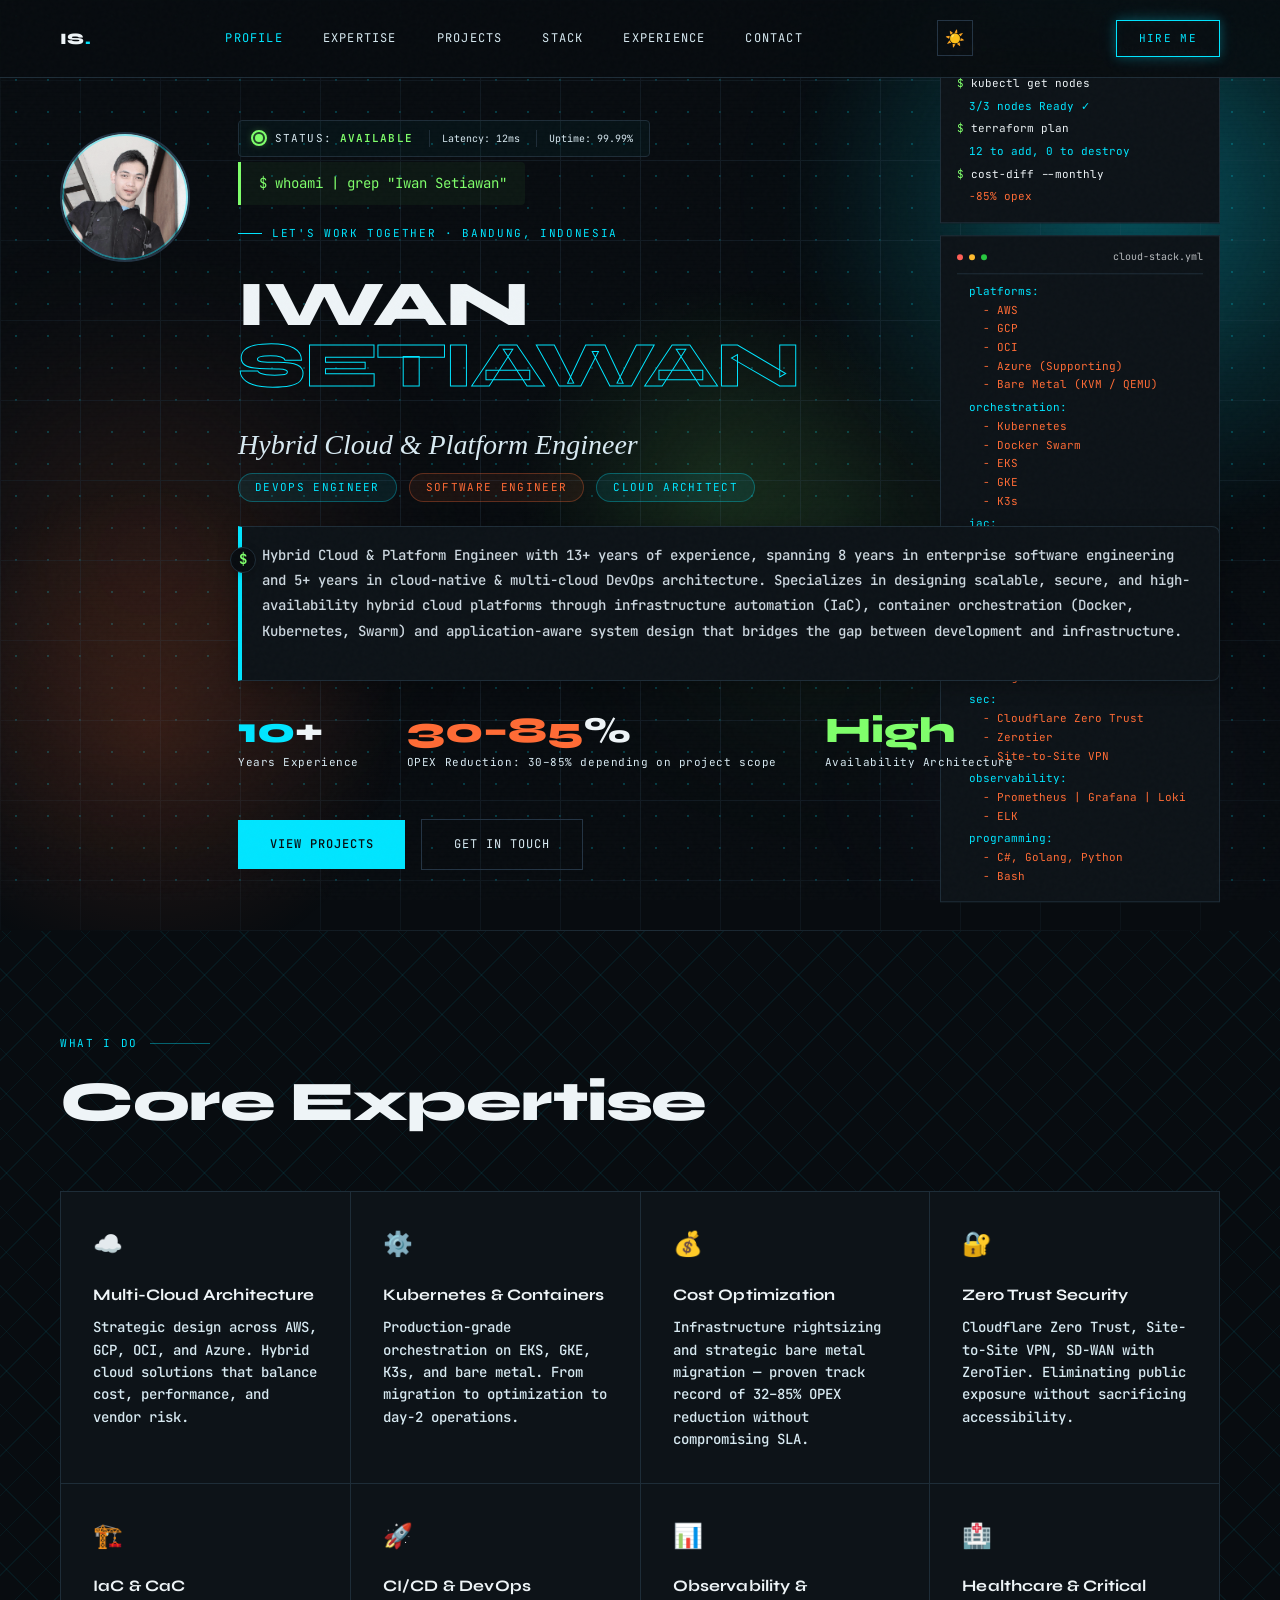
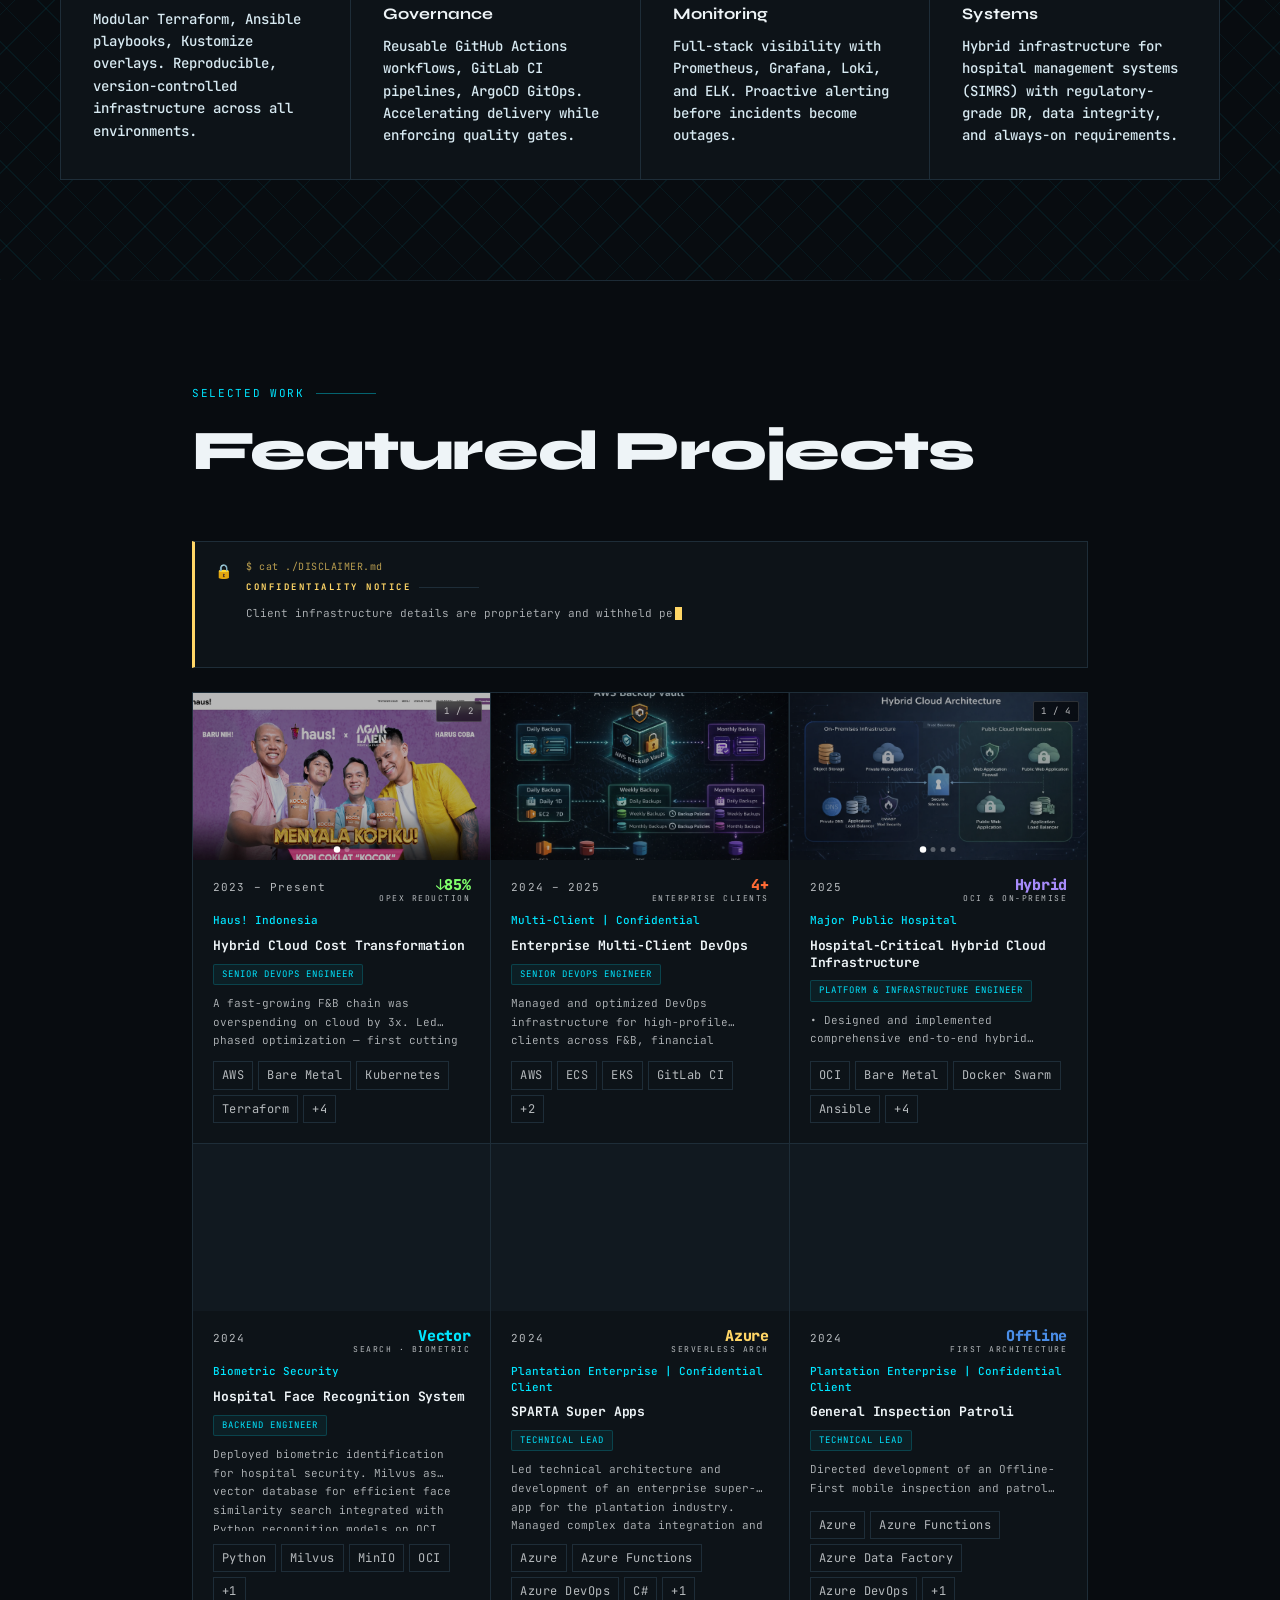
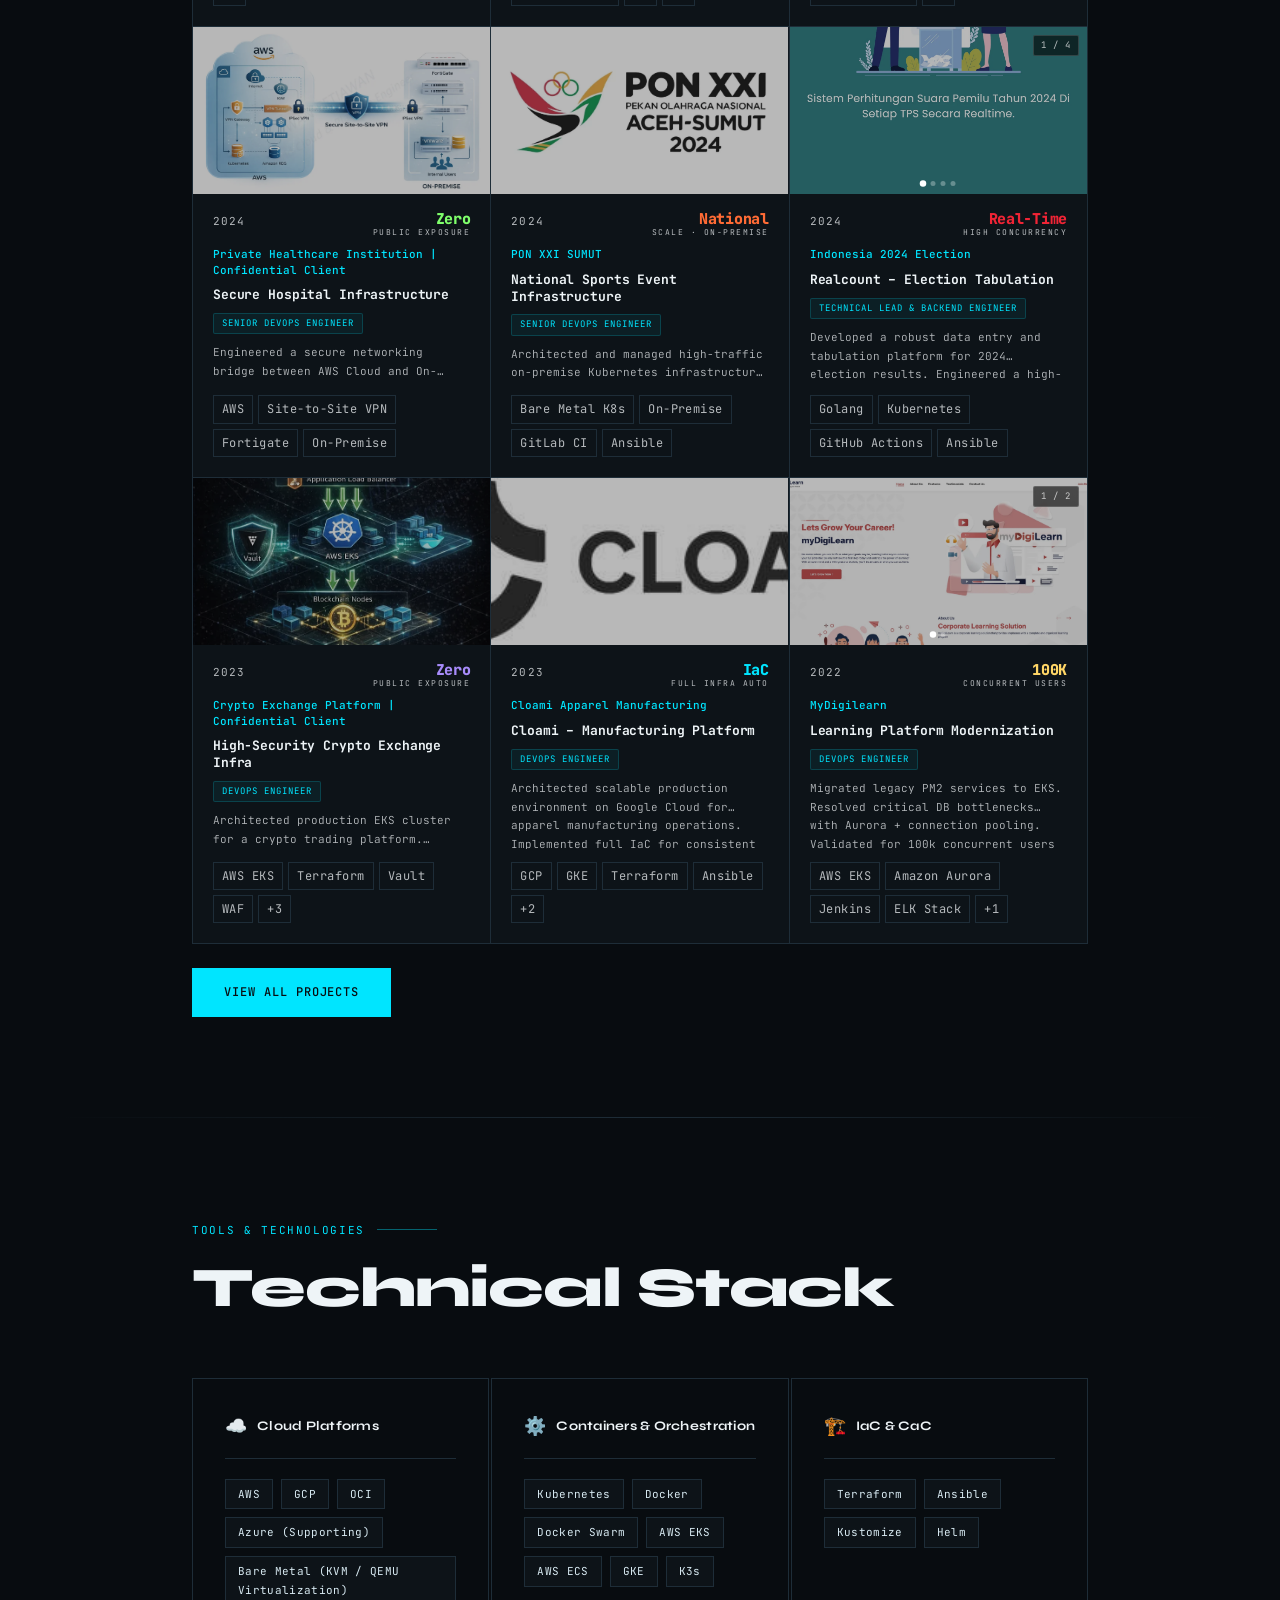
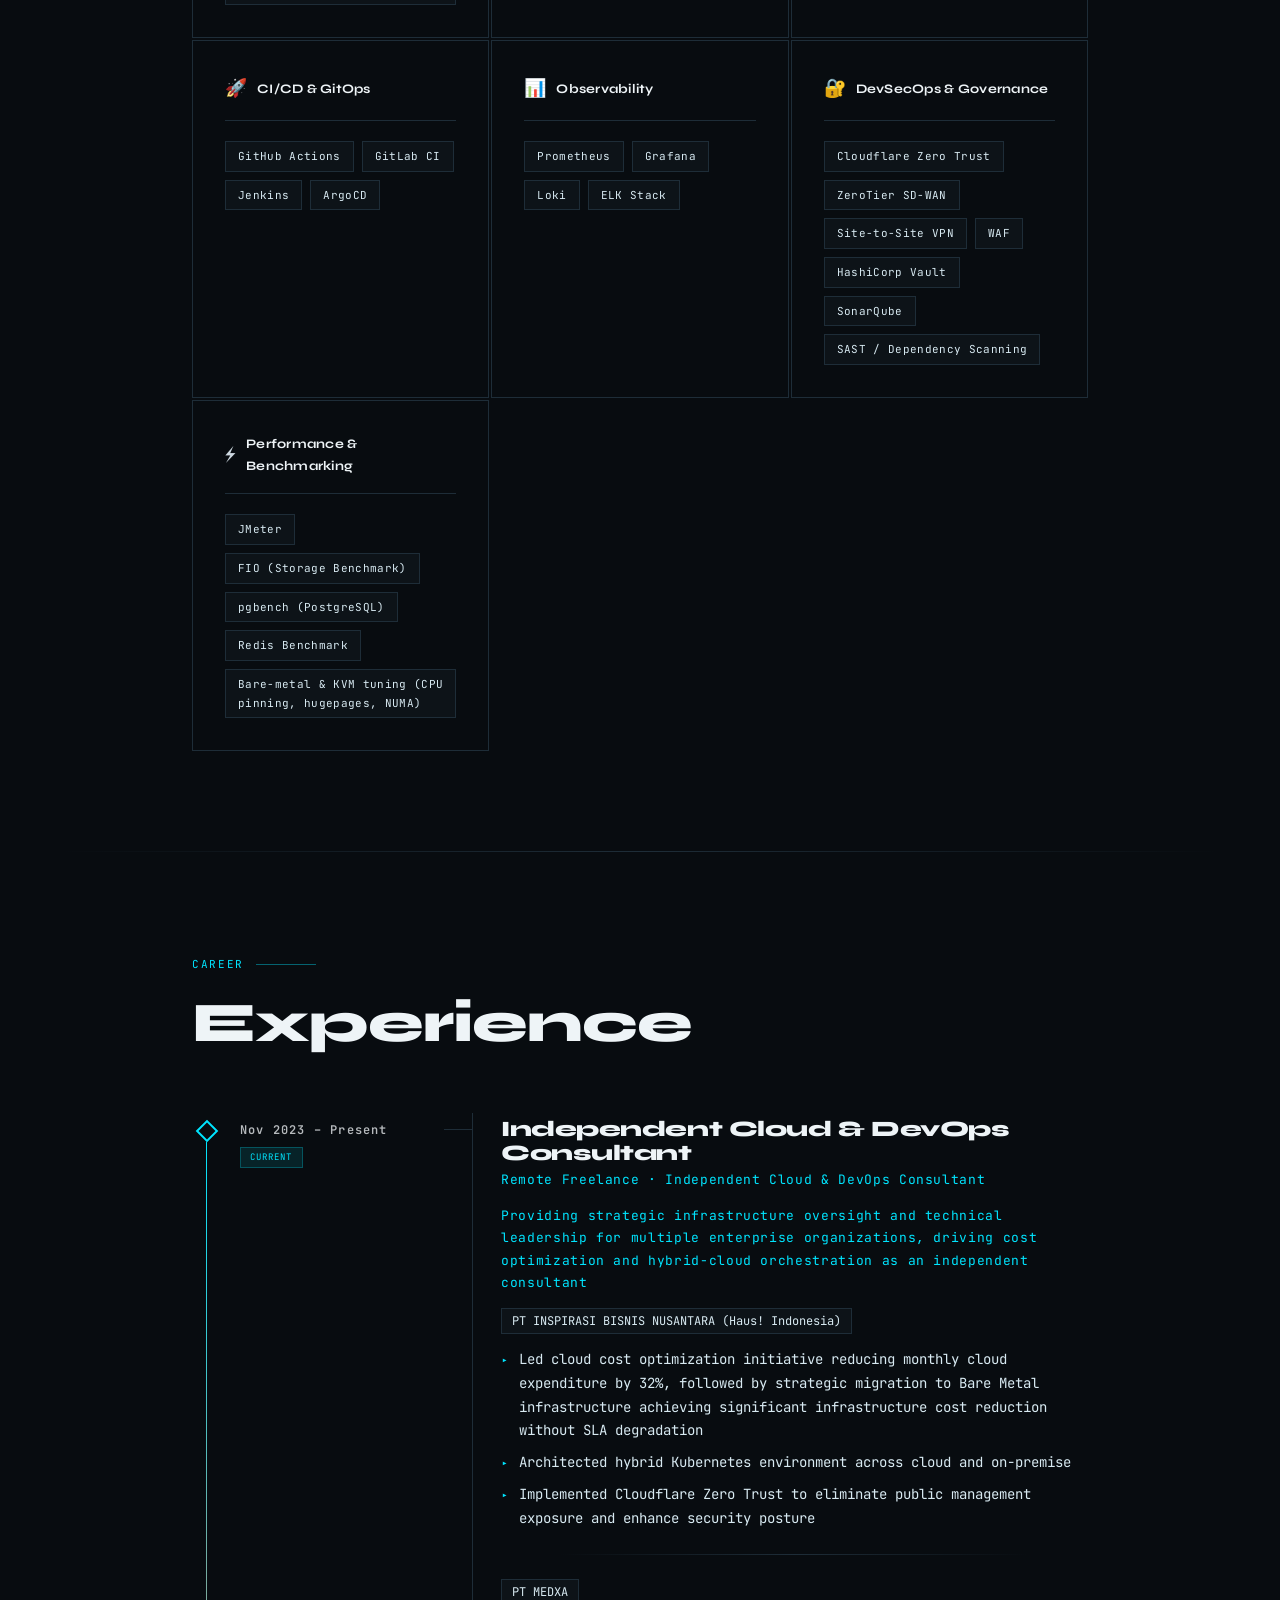
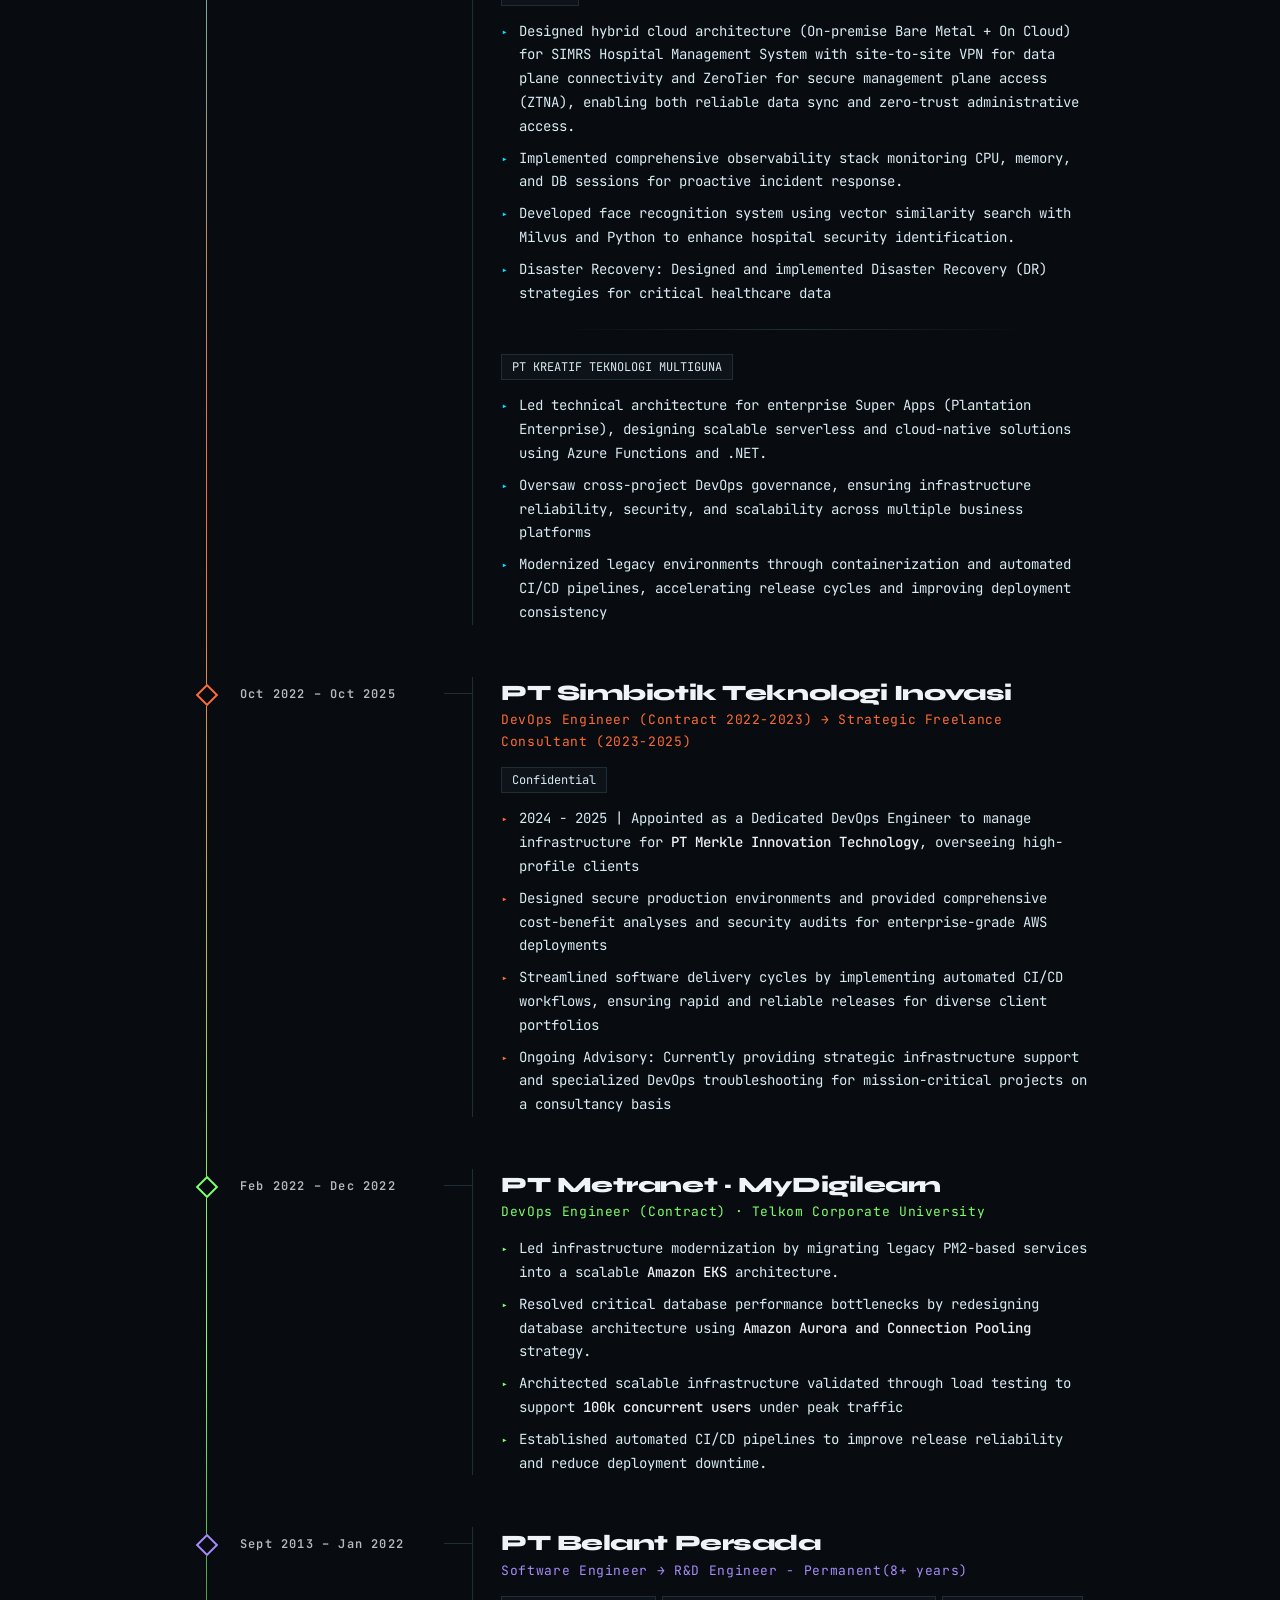
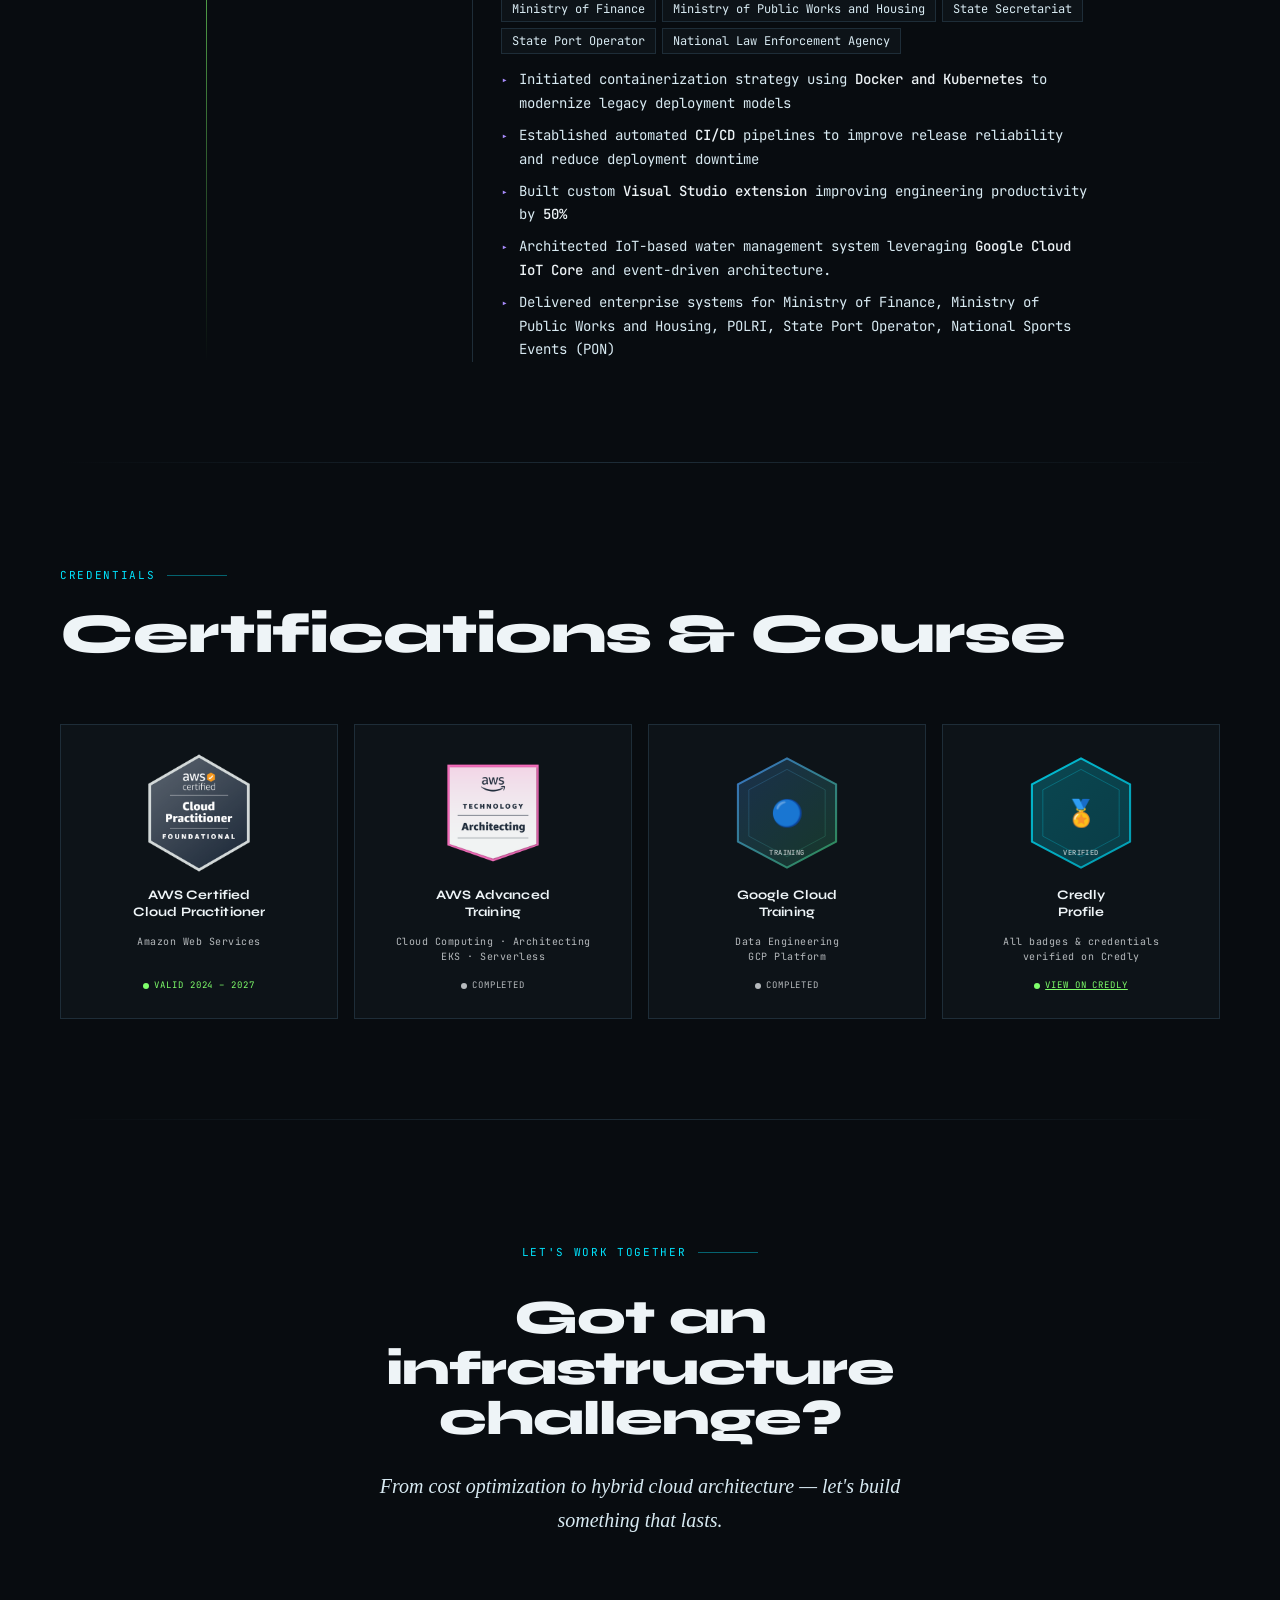
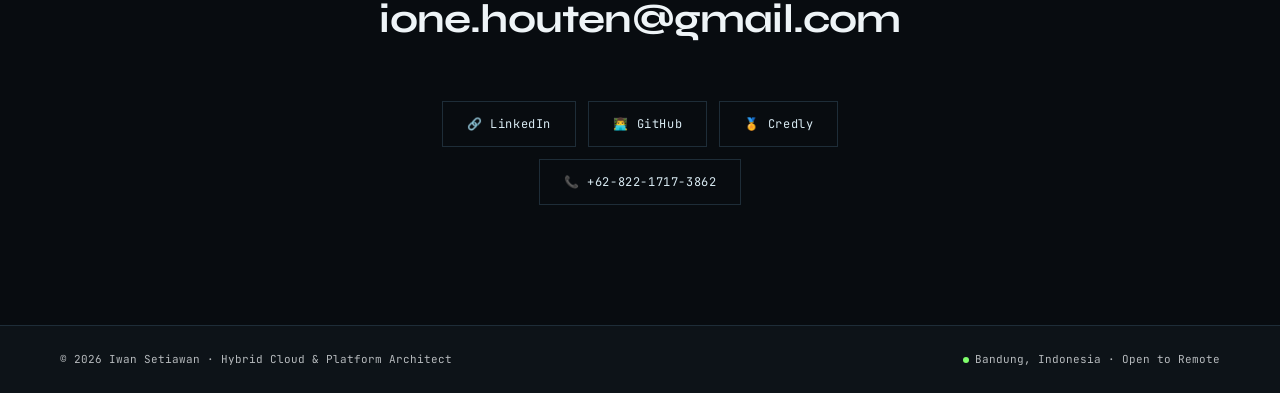
==== commit 9a11446a: "Update nda" ====
--- a/index.html
+++ b/index.html
@@ -99,7 +99,7 @@
       <p class="hero-title">Hybrid Cloud & Platform Engineer</p>
        <!-- BADGE DevOps & Software Engineer -->
       <div class="role-badges">
-        <span class="role-badge">Devops Engineer</span>
+        <span class="role-badge">DevOps Engineer</span>
         <span class="role-badge engineer">Software Engineer</span>
         <span class="role-badge">Cloud Architect</span>
       </div>
@@ -409,13 +409,13 @@
       </div>
       <div class="tl-right">
         <div class="tl-company">Independent Cloud &amp; DevOps Consultant</div>
-        <div class="tl-role">Remote Freelance · Independent Cloud & Devops Consultant</div>
+        <div class="tl-role">Remote Freelance · Independent Cloud & DevOps Consultant</div>
         <div class="tl-role">Providing strategic infrastructure oversight and technical leadership for multiple enterprise organizations, driving cost optimization and hybrid-cloud orchestration as an independent consultant</div>
         <div class="tl-clients">
           <span class="tl-client-chip">PT INSPIRASI BISNIS NUSANTARA (Haus! Indonesia)</span>
         </div>
         <ul class="tl-points">
-          <li>Led cloud cost optimization initiative reducing monthly cloud expenditure by 32%, followed by strategic migration to Bare Metal infrastructure achieving ~85% total cost reduction without SLA degradation</li>
+          <li>Led cloud cost optimization initiative reducing monthly cloud expenditure by 32%, followed by strategic migration to Bare Metal infrastructure achieving significant infrastructure cost reduction without SLA degradation</li>
           <li>Architected hybrid Kubernetes environment across cloud and on-premise</li>
           <li>Implemented Cloudflare Zero Trust to eliminate public management exposure and enhance security posture</li>
         </ul>
@@ -427,9 +427,9 @@
           <span class="tl-client-chip">PT MEDXA</span>
         </div>
         <ul class="tl-points">
-          <li>Designed hybrid cloud architecture (On-premise Bare Metal + OCI) for SIMRS Hospital Management System with site-to-site VPN for data plane connectivity and ZeroTier for secure management plane access (ZTNA), enabling both reliable data sync and zero-trust administrative access.</li>
-          <li>Implemented comprehensive observability stack monitoring CPU, memory, and Oracle DB sessions for proactive incident response.</li>
-          <li>Developed face recognition system using Milvus vector database and Python to enhance hospital security identification.</li>
+          <li>Designed hybrid cloud architecture (On-premise Bare Metal + On Cloud) for SIMRS Hospital Management System with site-to-site VPN for data plane connectivity and ZeroTier for secure management plane access (ZTNA), enabling both reliable data sync and zero-trust administrative access.</li>
+          <li>Implemented comprehensive observability stack monitoring CPU, memory, and DB sessions for proactive incident response.</li>
+          <li>Developed face recognition system using vector similarity search with Milvus and Python to enhance hospital security identification.</li>
           <li>Disaster Recovery: Designed and implemented Disaster Recovery (DR) strategies for critical healthcare data</li>        </ul>
         <br/>
         <div class="divider"></div>
@@ -457,7 +457,6 @@
         <div class="tl-company">PT Simbiotik Teknologi Inovasi</div>
         <div class="tl-role">DevOps Engineer (Contract 2022-2023)  → Strategic Freelance Consultant (2023-2025)</div>
         <div class="tl-clients">
-          <span class="tl-client-chip">HokBen</span>
           <span class="tl-client-chip">Confidential</span>
         </div>
         <ul class="tl-points">
@@ -813,7 +812,7 @@
       imgs: ['./images/arch/backup_aws.webp'], imgLabel: "simtek.enterprise"
     },
     {
-      year: "2025", client: "Regional Public Hospital | Confidential Client", company: "PT Medxa",
+      year: "2025", client: "Major Public Hospital", company: "PT Medxa",
       role: "Platform & Infrastructure Engineer", title: "Hospital-Critical Hybrid Cloud Infrastructure",
       desc: "•	Designed and implemented comprehensive end-to-end hybrid cloud architecture (On-premise Bare Metal + OCI) for SIMRS Hospital Management System with site-to-site VPN for data plane connectivity and ZeroTier for secure management plane access (ZTNA), enabling both reliable data sync and zero-trust administrative access.",
       tags: ["OCI","Bare Metal","Docker Swarm","Ansible","GitLab CI","Site-to-Site VPN","ZeroTier","MinIO"],
@@ -829,7 +828,7 @@
       imgs: ['./images/fr-1.webp'], imgLabel: "medxa.biometric"
     },
     {
-      year: "2024", client: "Plantation Enterprise | Confidential Client", company: "PT Kreatif Technology Multiguna",
+      year: "2024", client: "Plantation Enterprise | Confidential Client", company: "PT Kreatif Teknologi Multiguna",
       role: "Technical Lead", title: "SPARTA Super Apps",
       desc: "Led technical architecture and development of an enterprise super-app for the plantation industry. Managed complex data integration and serverless functions using the Azure ecosystem across multiple business platforms.",
       tags: ["Azure","Azure Functions","Azure DevOps","C#","Flutter"],
@@ -837,7 +836,7 @@
       imgs: ['./images/arch/azure_data_factory.webp'], imgLabel: "superapps.sparta"
     },
     {
-      year: "2024", client: "Plantation Enterprise | Confidential Client", company: "PT Kreatif Technology Multiguna",
+      year: "2024", client: "Plantation Enterprise | Confidential Client", company: "PT Kreatif Teknologi Multiguna",
       role: "Technical Lead", title: "General Inspection Patroli",
       desc: "Directed development of an Offline-First mobile inspection and patrol system for remote plantation areas. Automated background synchronization to Azure once connectivity is restored.",
       tags: ["Azure","Azure Functions","Azure Data Factory","Azure DevOps","Flutter"],
@@ -845,7 +844,7 @@
       imgs: ['./images/arch/azure_data_factory.webp'], imgLabel: "plantation.patrol"
     },
     {
-      year: "2024", client: "Regional Public Hospital | Confidential Client", company: "PT Medxa",
+      year: "2024", client: "Private Healthcare Institution | Confidential Client", company: "PT Medxa",
       role: "Senior DevOps Engineer", title: "Secure Hospital Infrastructure",
       desc: "Engineered a secure networking bridge between AWS Cloud and On-Premise data centers. Implemented Site-to-Site VPN with Fortigate for seamless encrypted data transmission between environments.",
       tags: ["AWS","Site-to-Site VPN","Fortigate","On-Premise"],
@@ -1006,12 +1005,12 @@
     document.getElementById('modalTopBar').style.background = accent;
     document.getElementById('mYear').textContent = p.year;
     document.getElementById('mClient').textContent = p.client;
-    document.getElementById('mCompany').textContent = p.company;
+    document.getElementById('mCompany').textContent = "Employer: " + p.company;
     const mn = document.getElementById('mMetricNum');
     mn.textContent = p.metricNum; mn.style.color = accent;
     document.getElementById('mMetricSub').textContent = p.metricSub;
     document.getElementById('mTitle').textContent = p.title;
-    document.getElementById('mRole').textContent = p.role;
+    document.getElementById('mRole').textContent = "Role: " + p.role;
     document.getElementById('mDesc').textContent = p.desc;
     document.getElementById('mTags').innerHTML = p.tags.map(t=>`<span class="tag">${t}</span>`).join('');
 
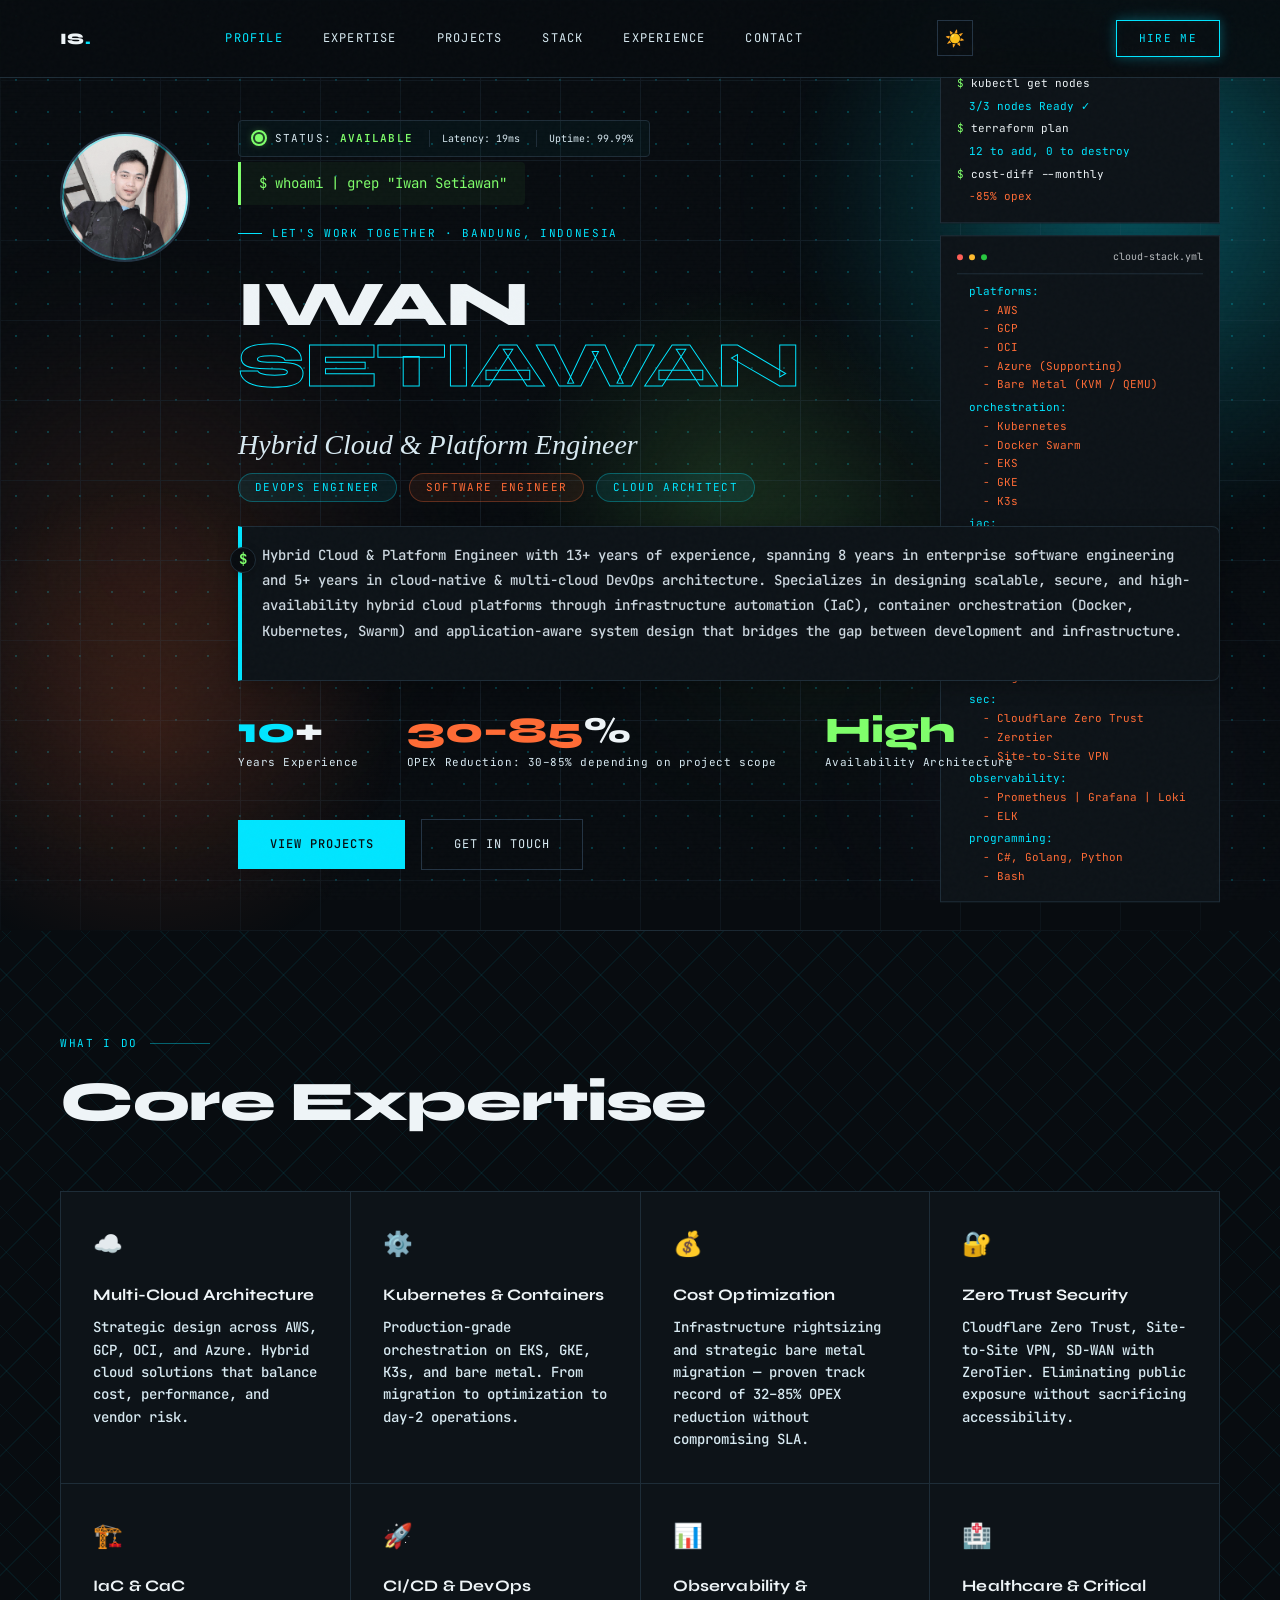
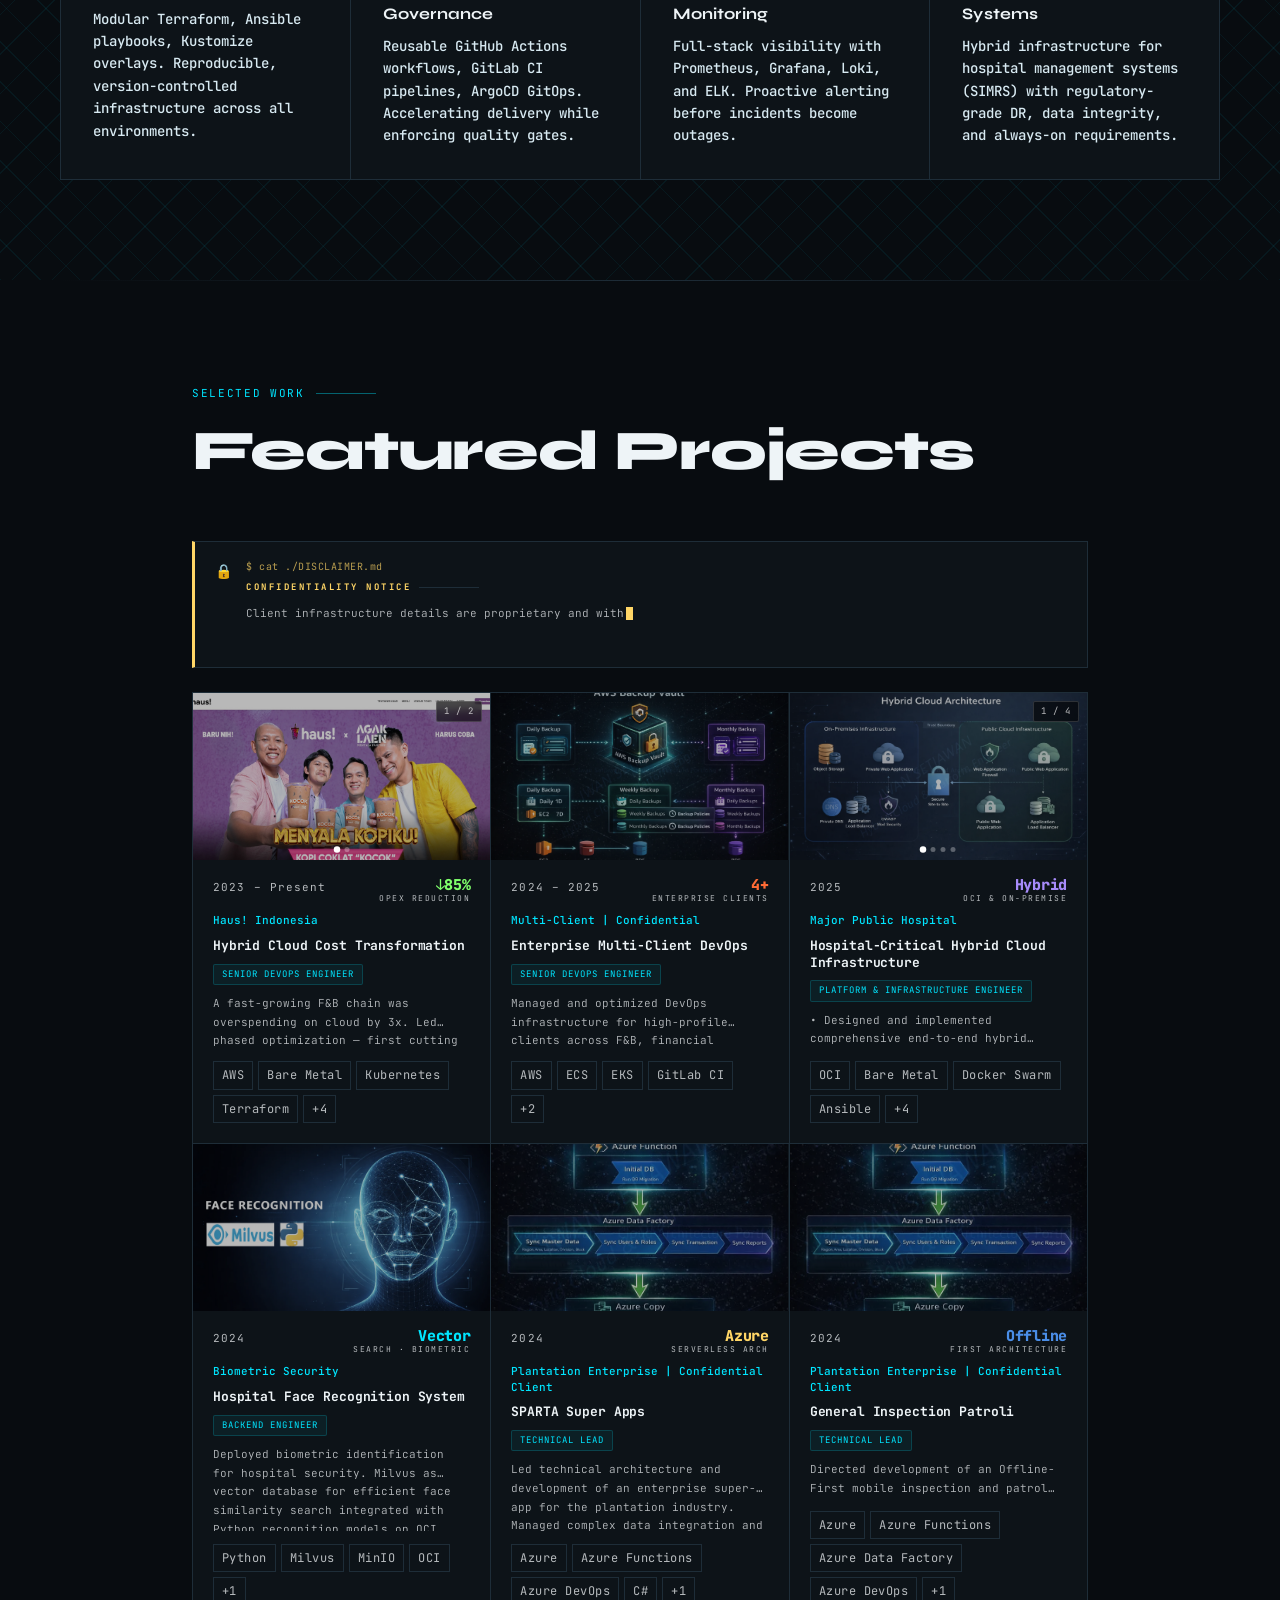
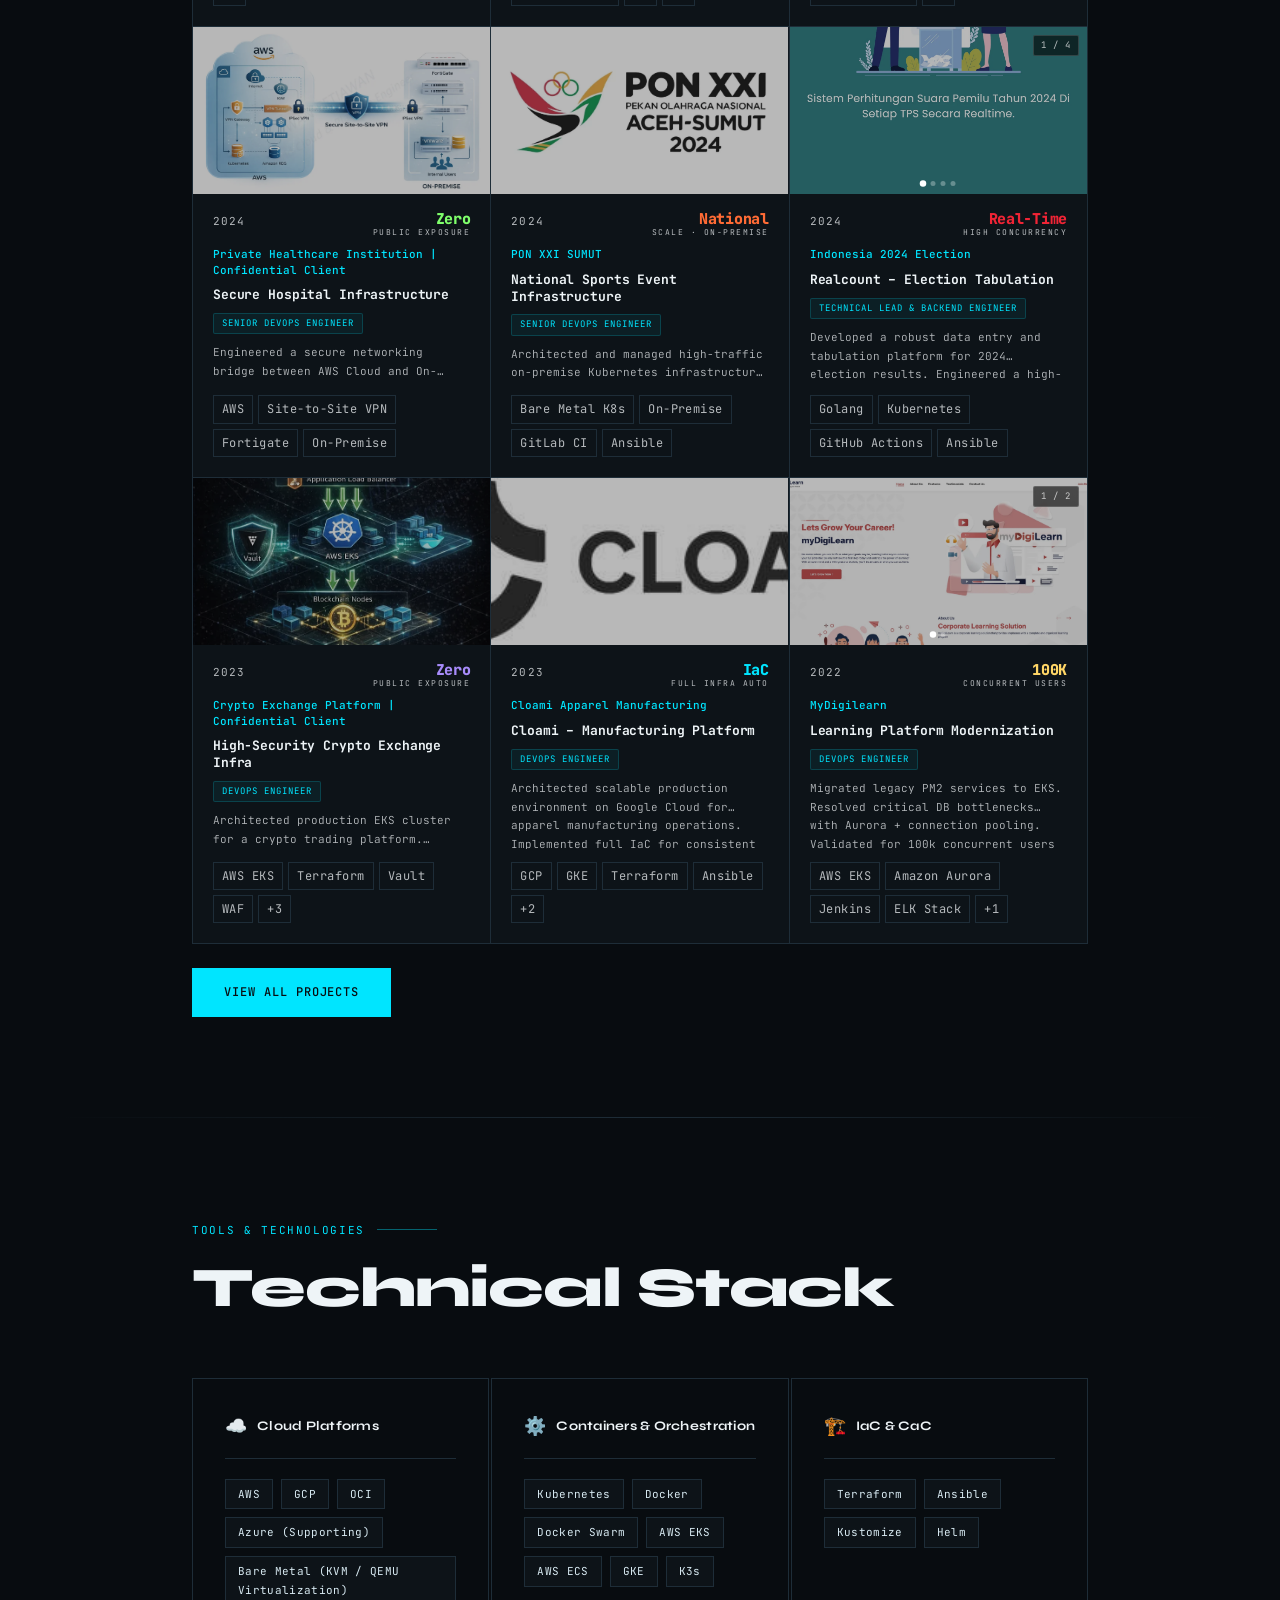
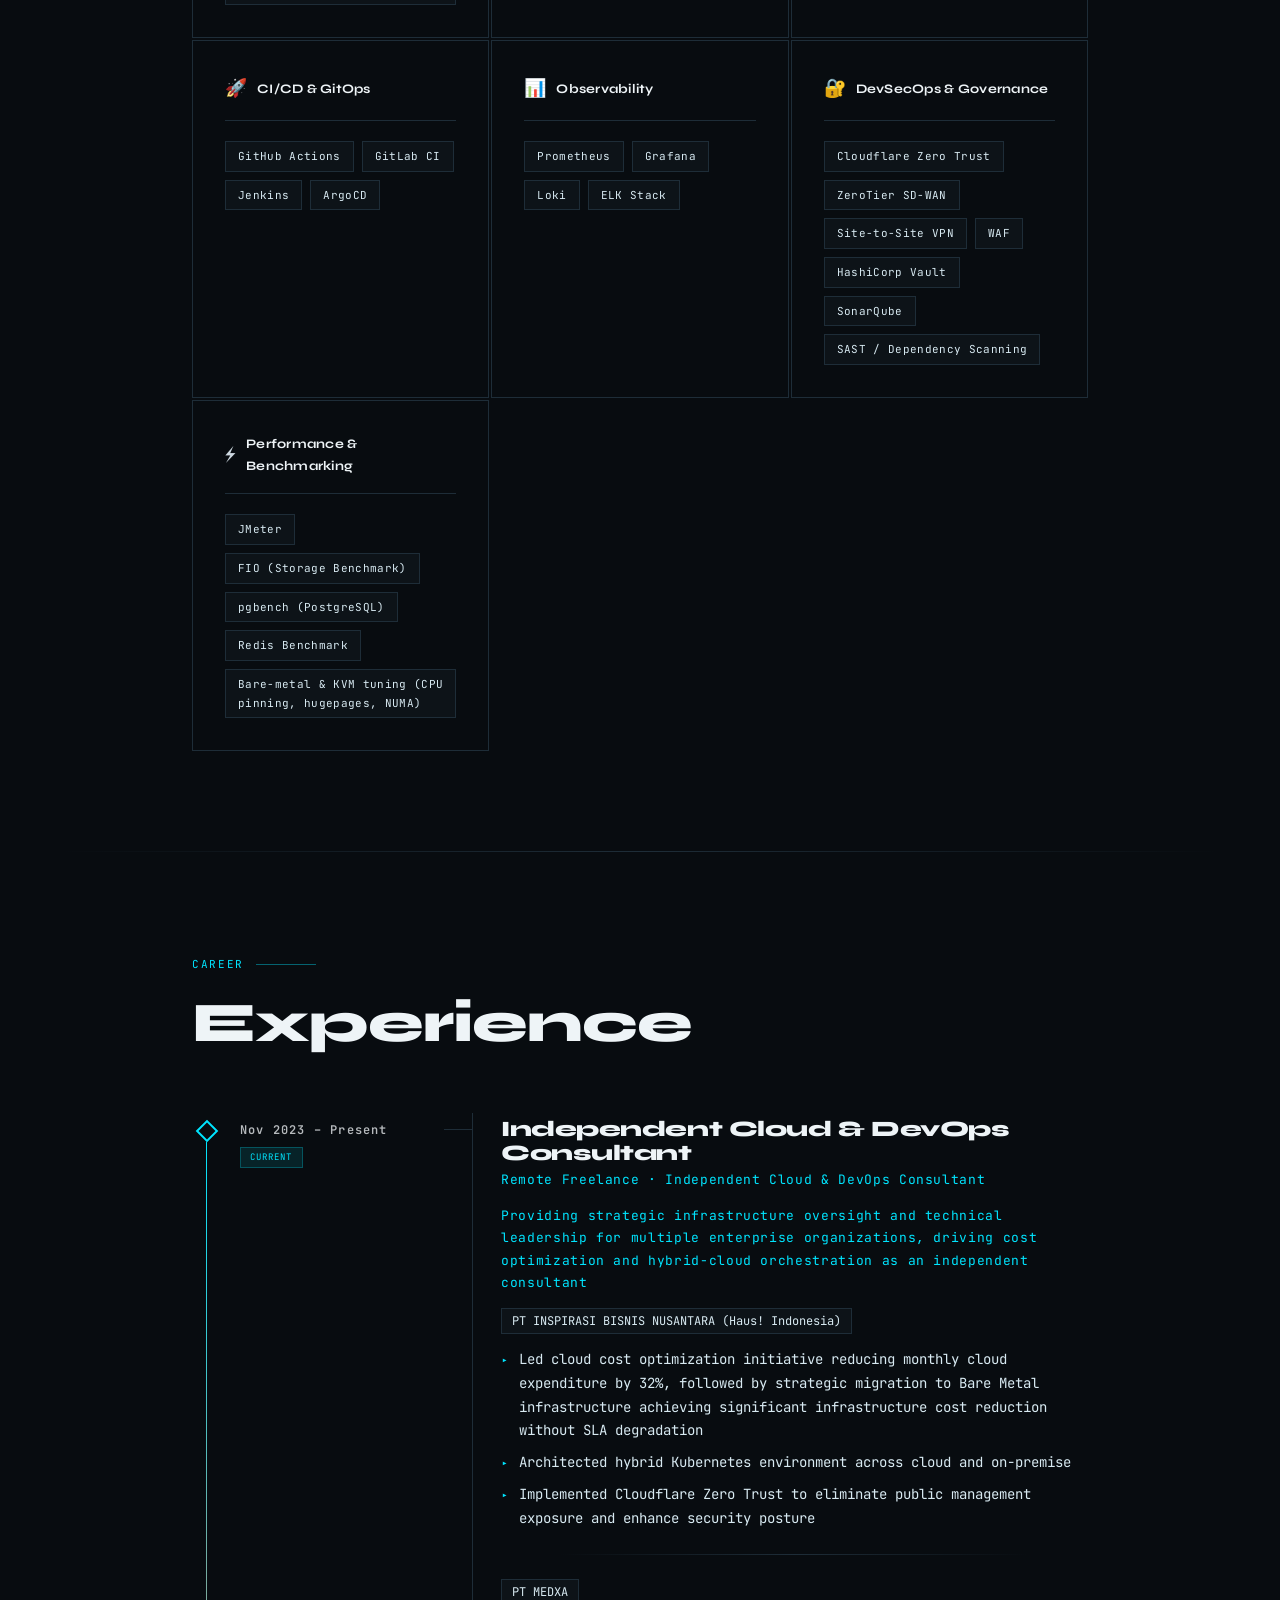
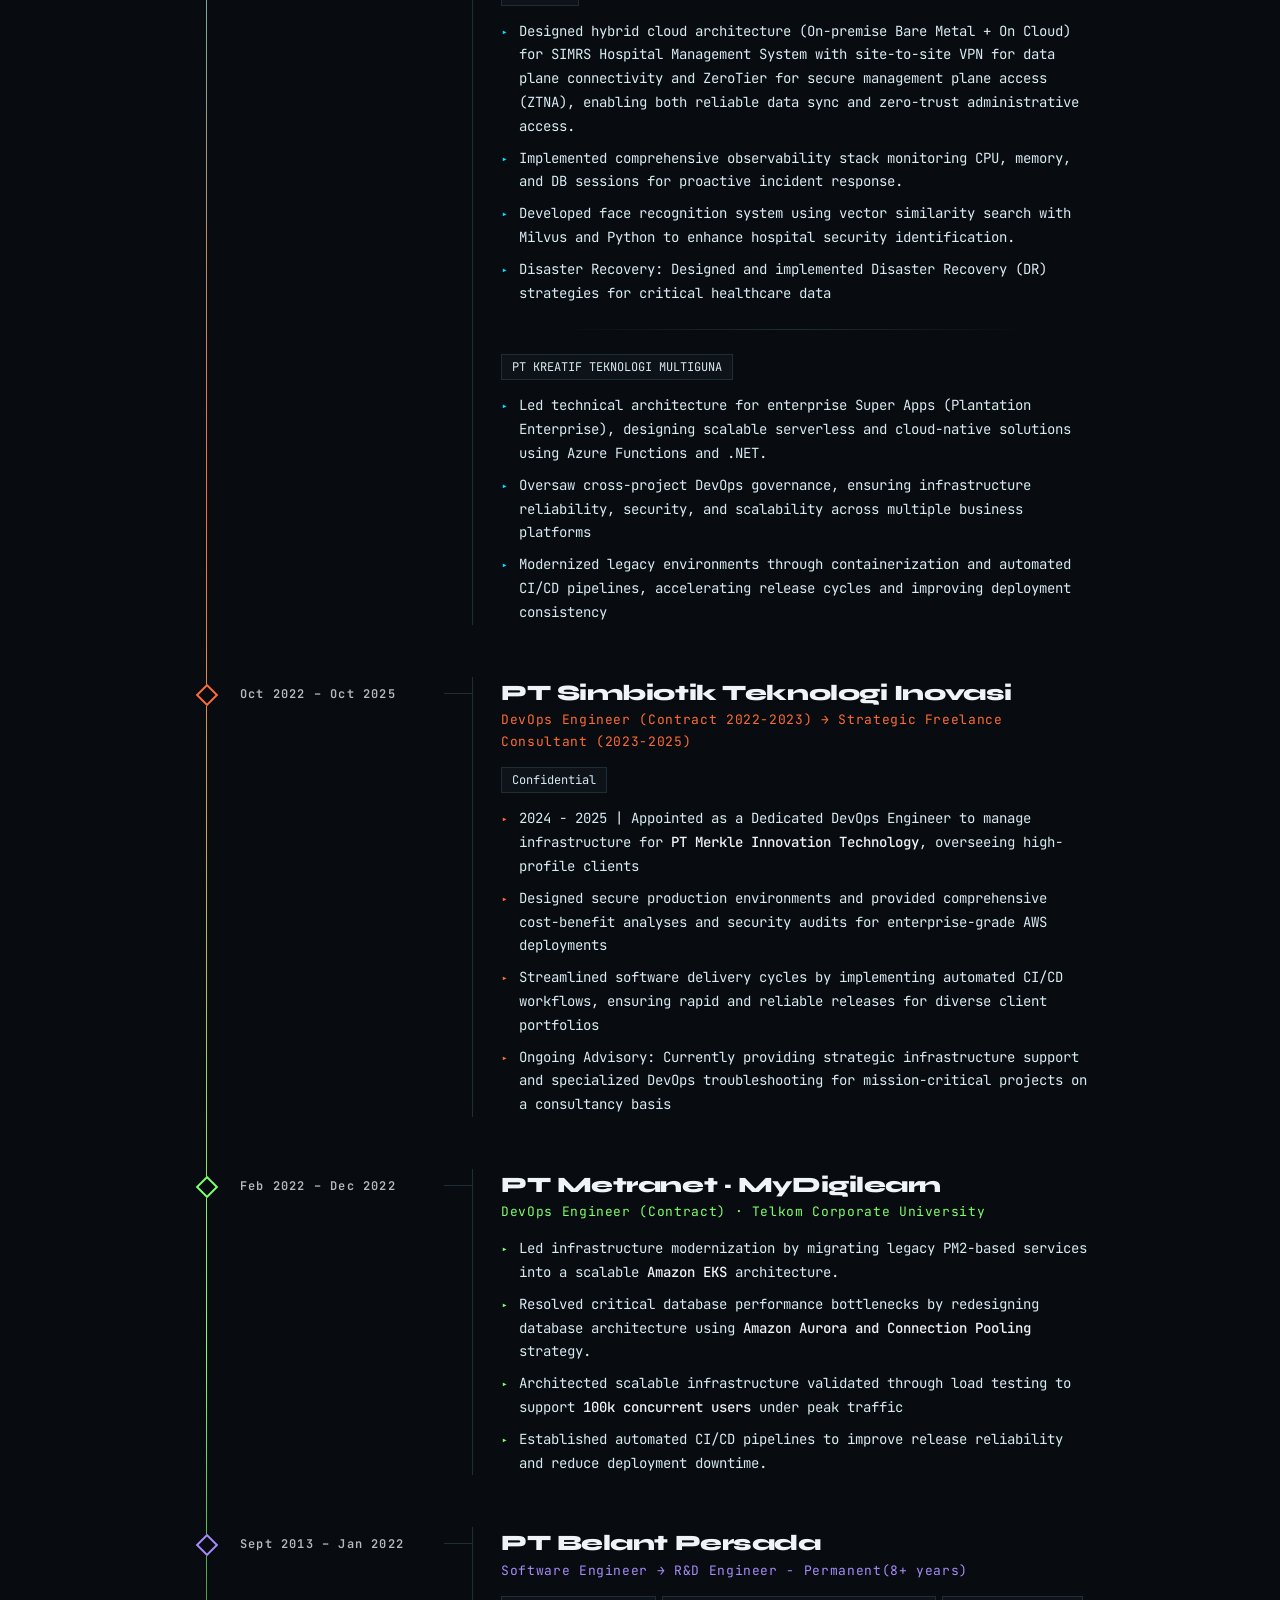
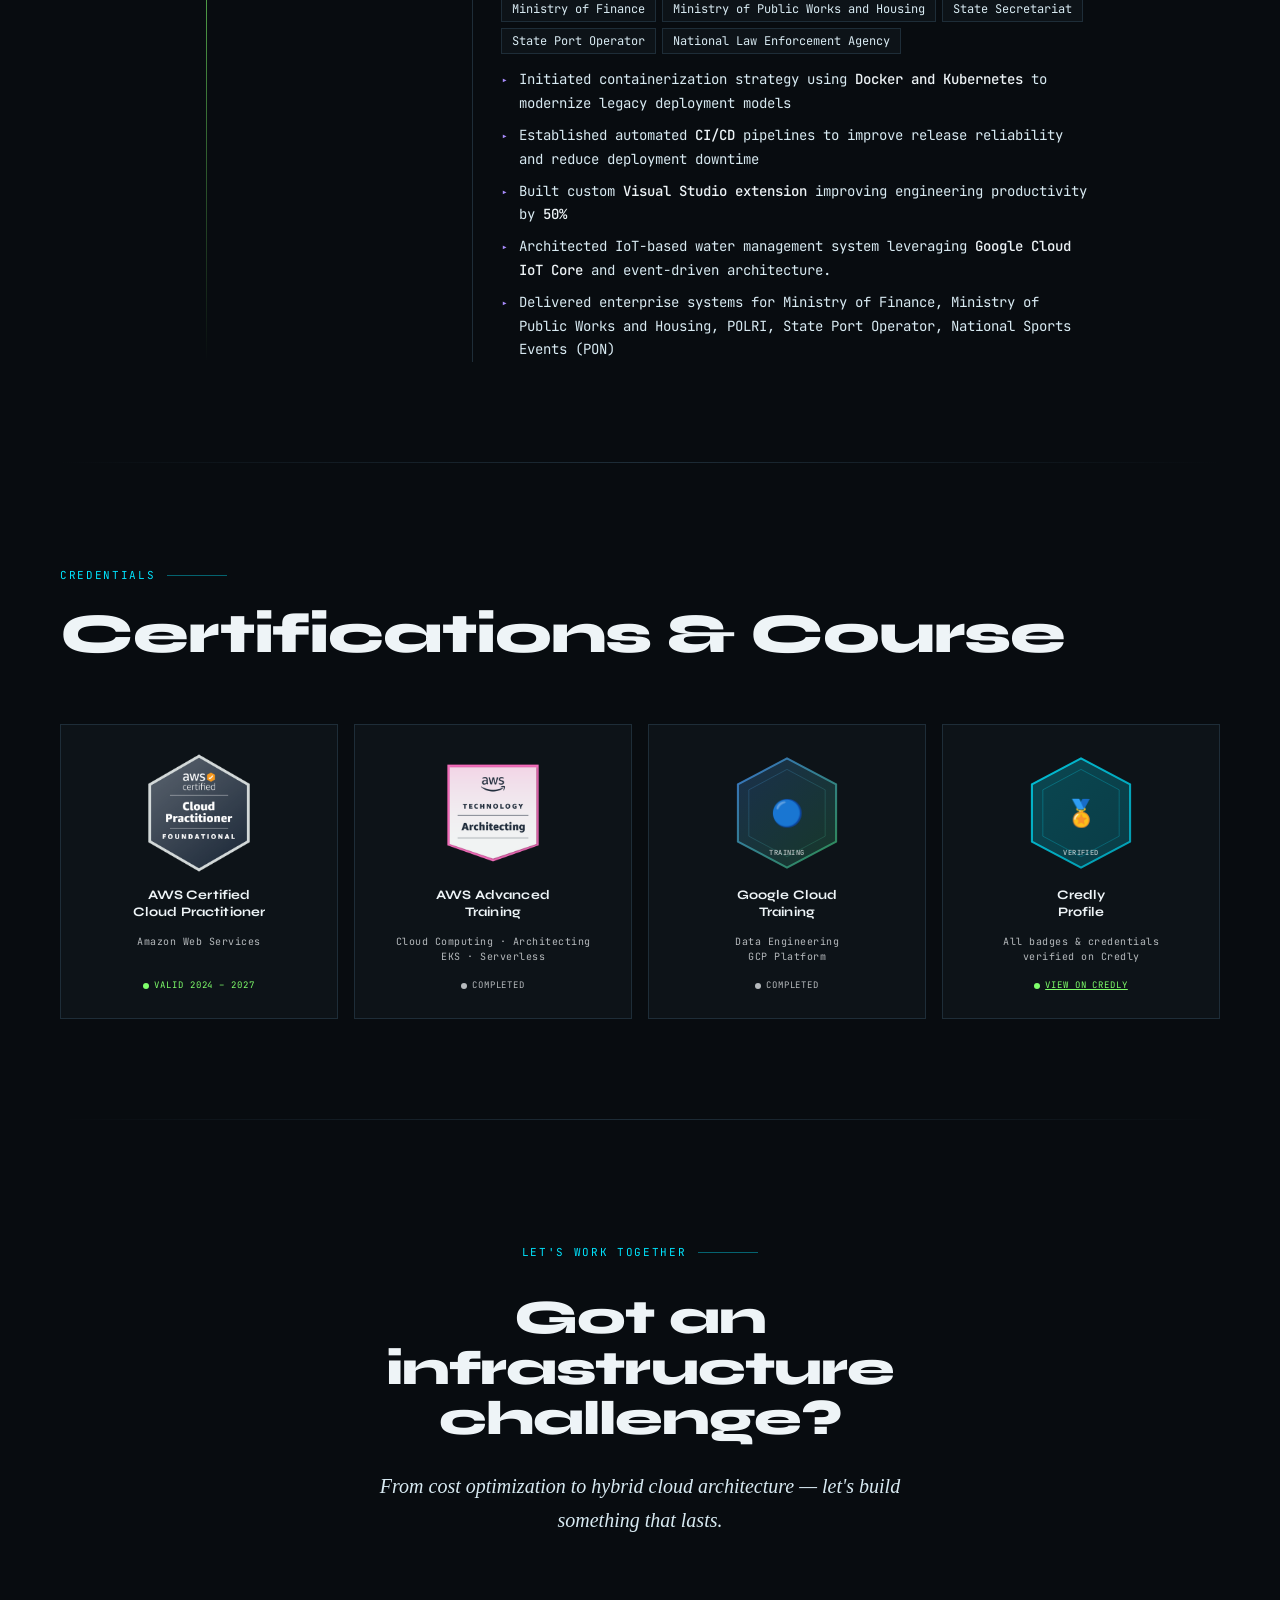
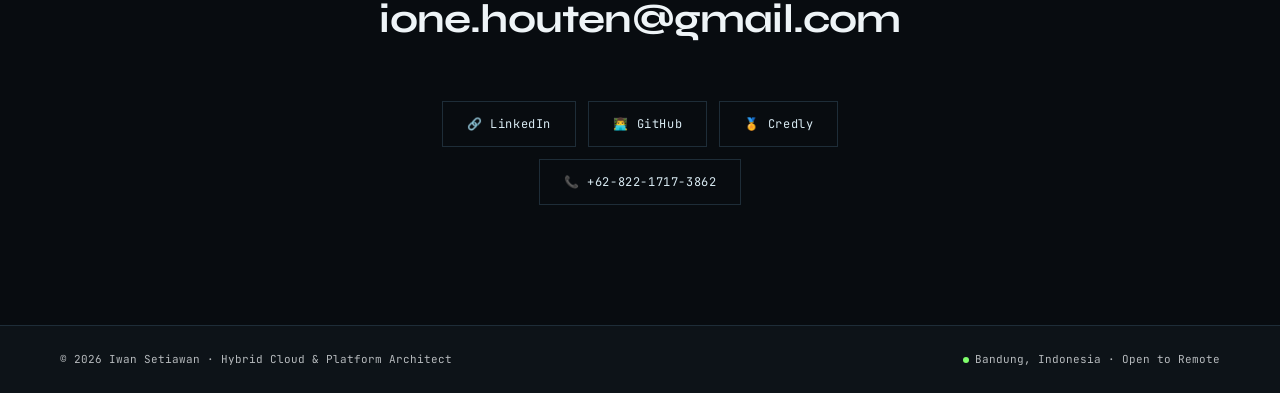
==== commit e2444bd2: "Update Link" ====
--- a/index.html
+++ b/index.html
@@ -285,7 +285,7 @@
   <div class="proj-grid" id="projGrid"></div>
   <br/>
   <div class="hero-actions">
-    <a href="projects/index.html" target="" class="btn-primary"><span>View All Projects</span></a>
+    <a href="projects/" target="" class="btn-primary"><span>View All Projects</span></a>
   </div>
 
 </section>
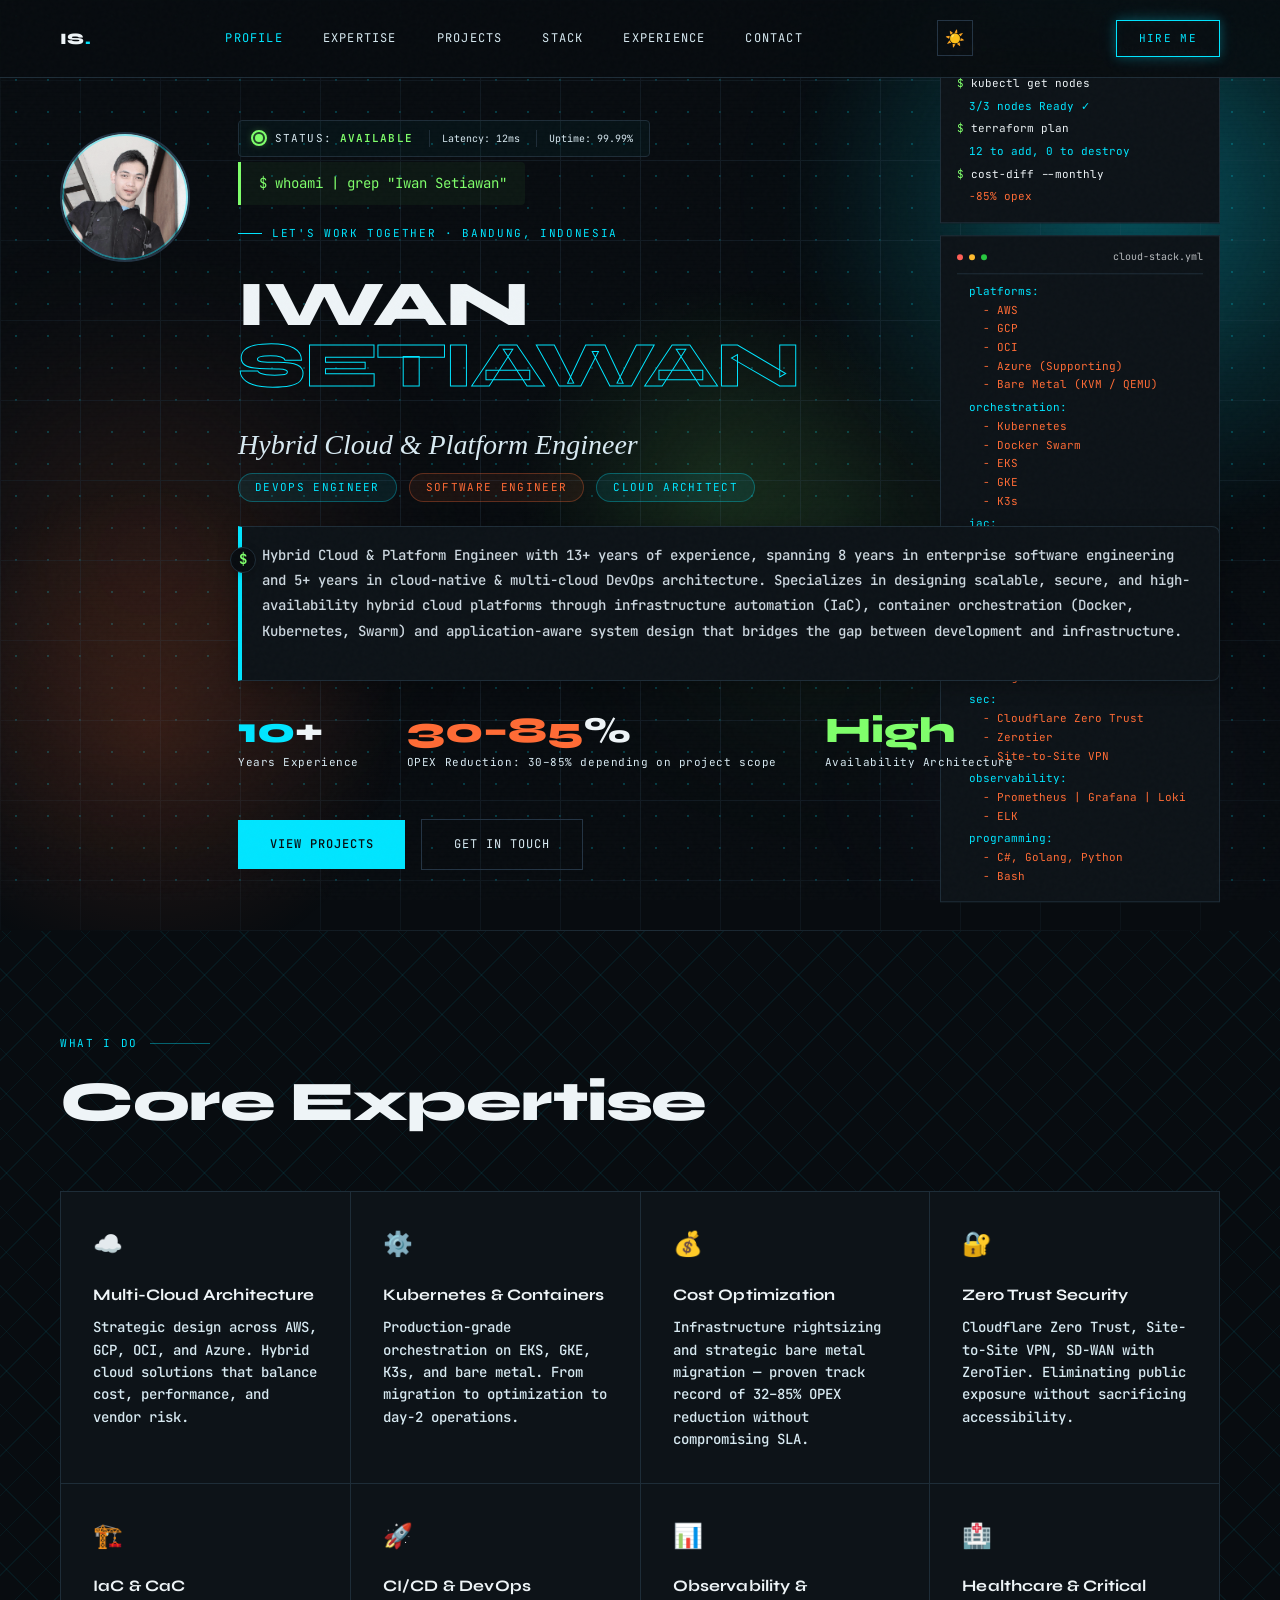
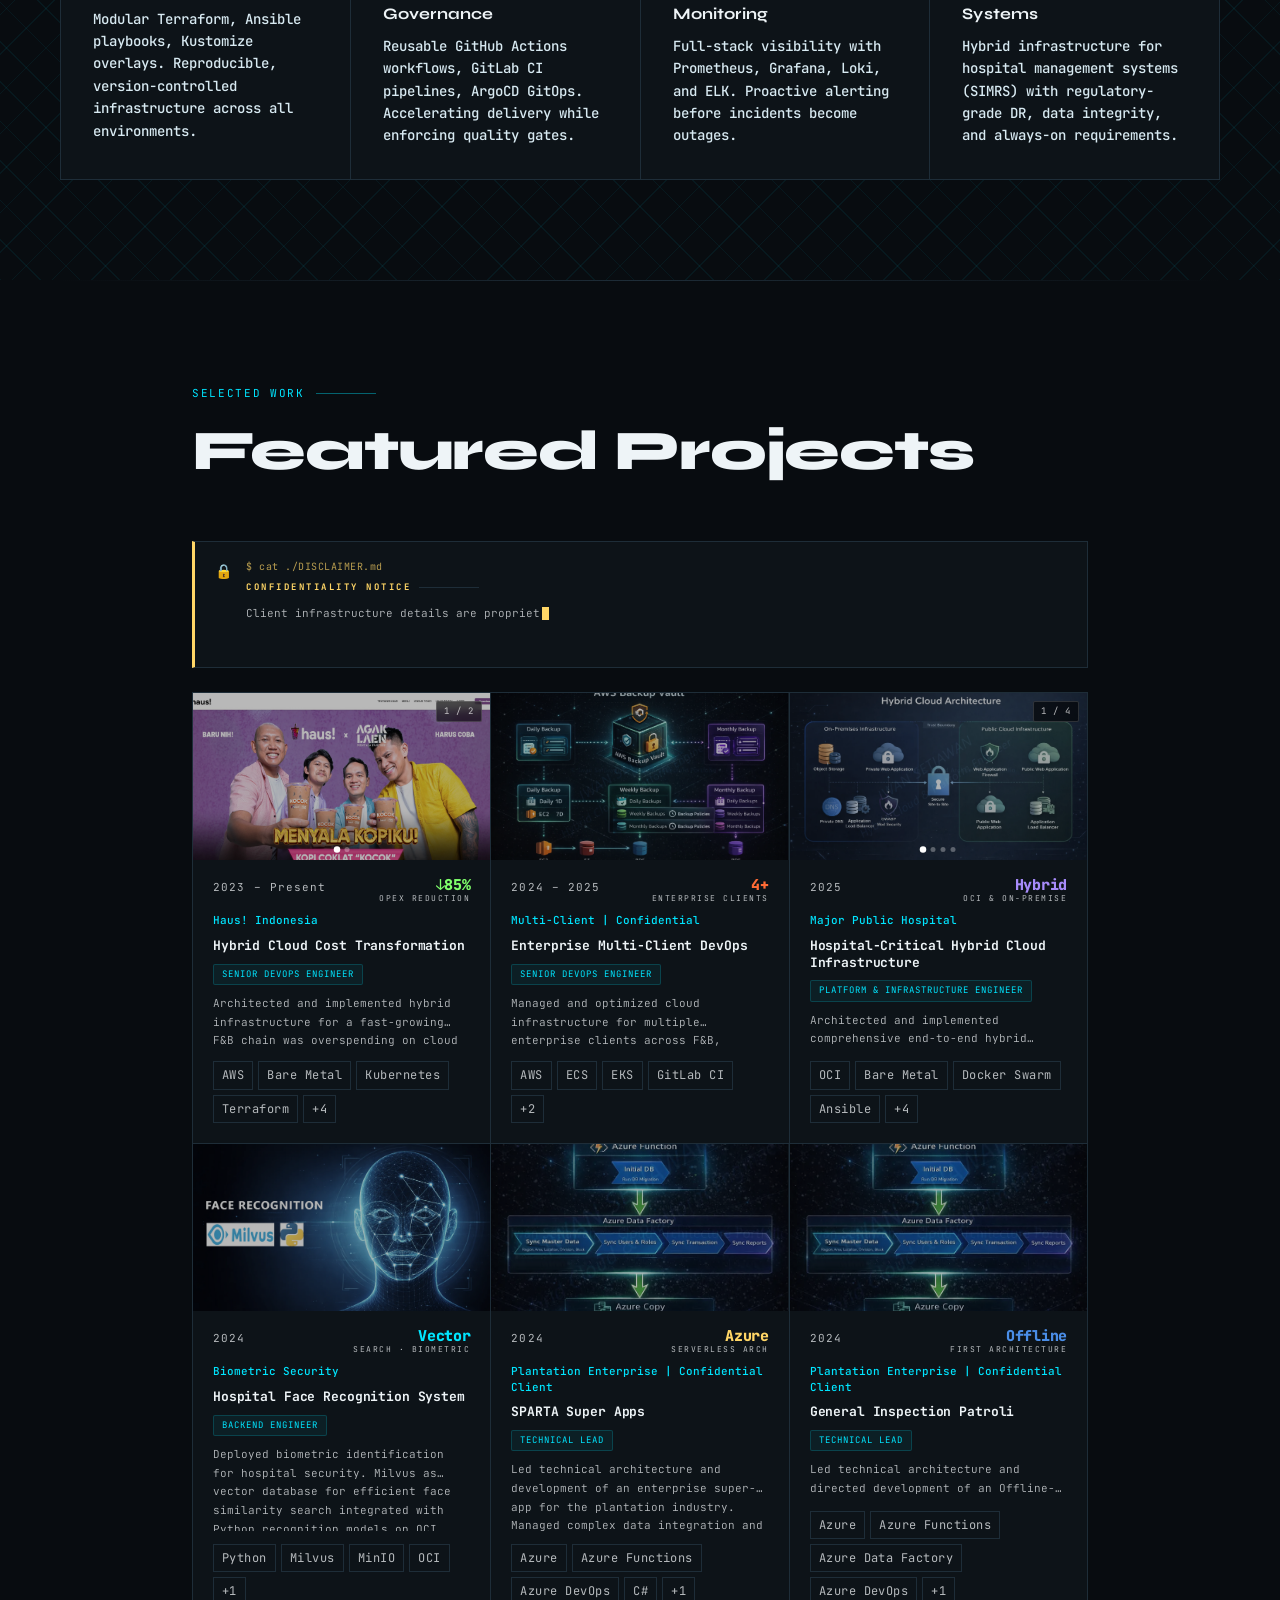
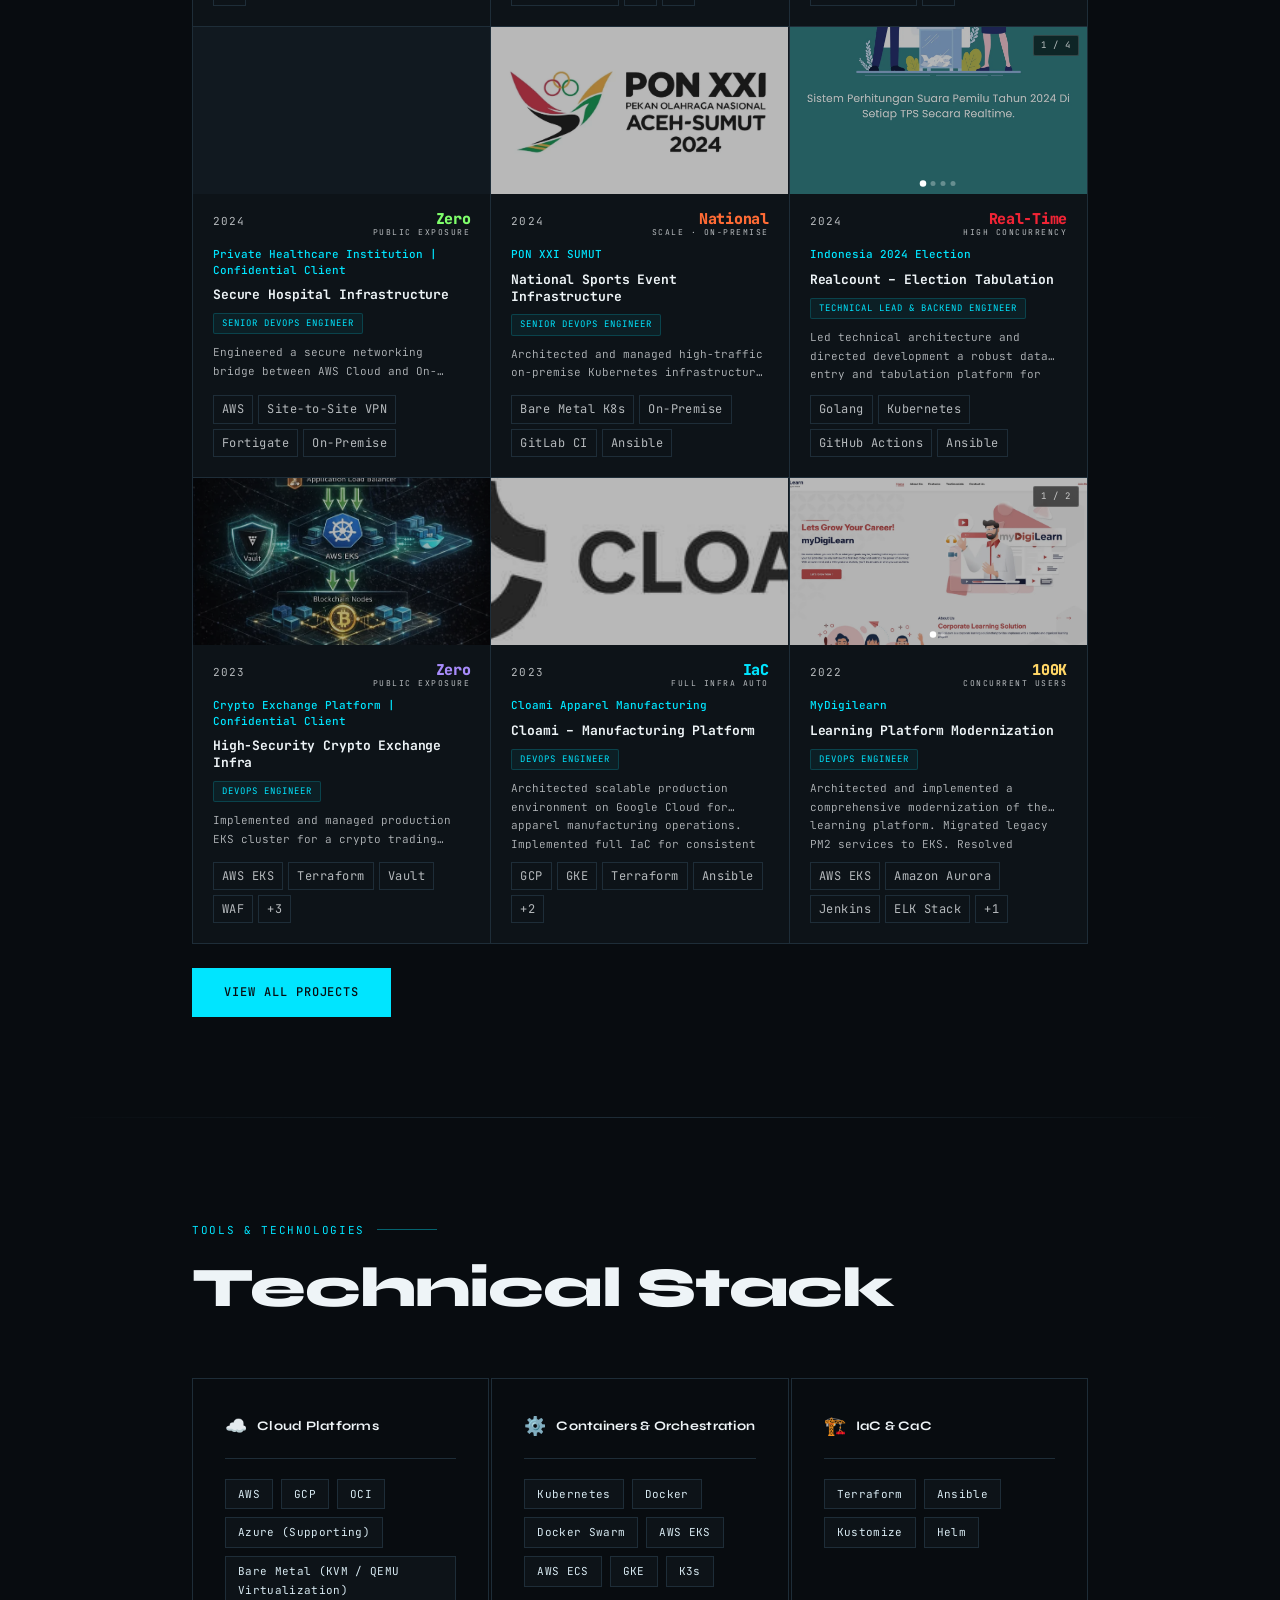
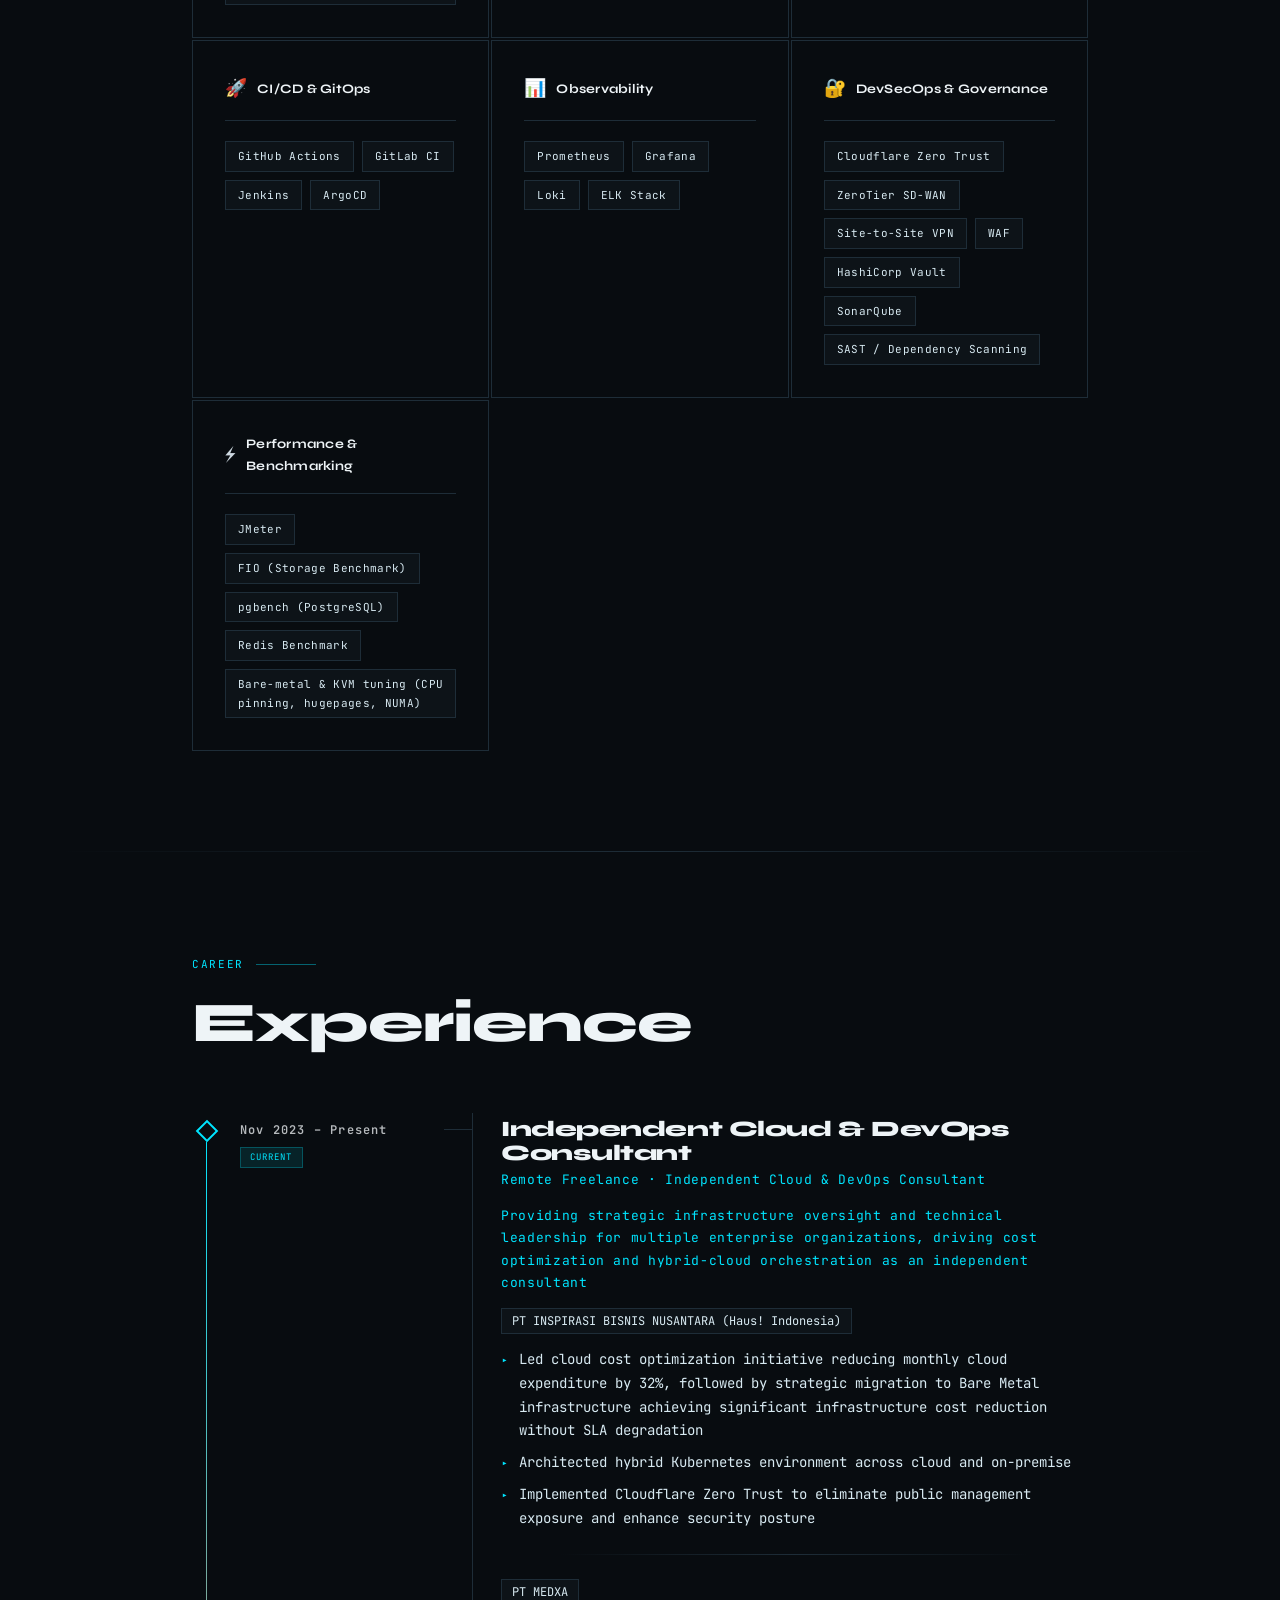
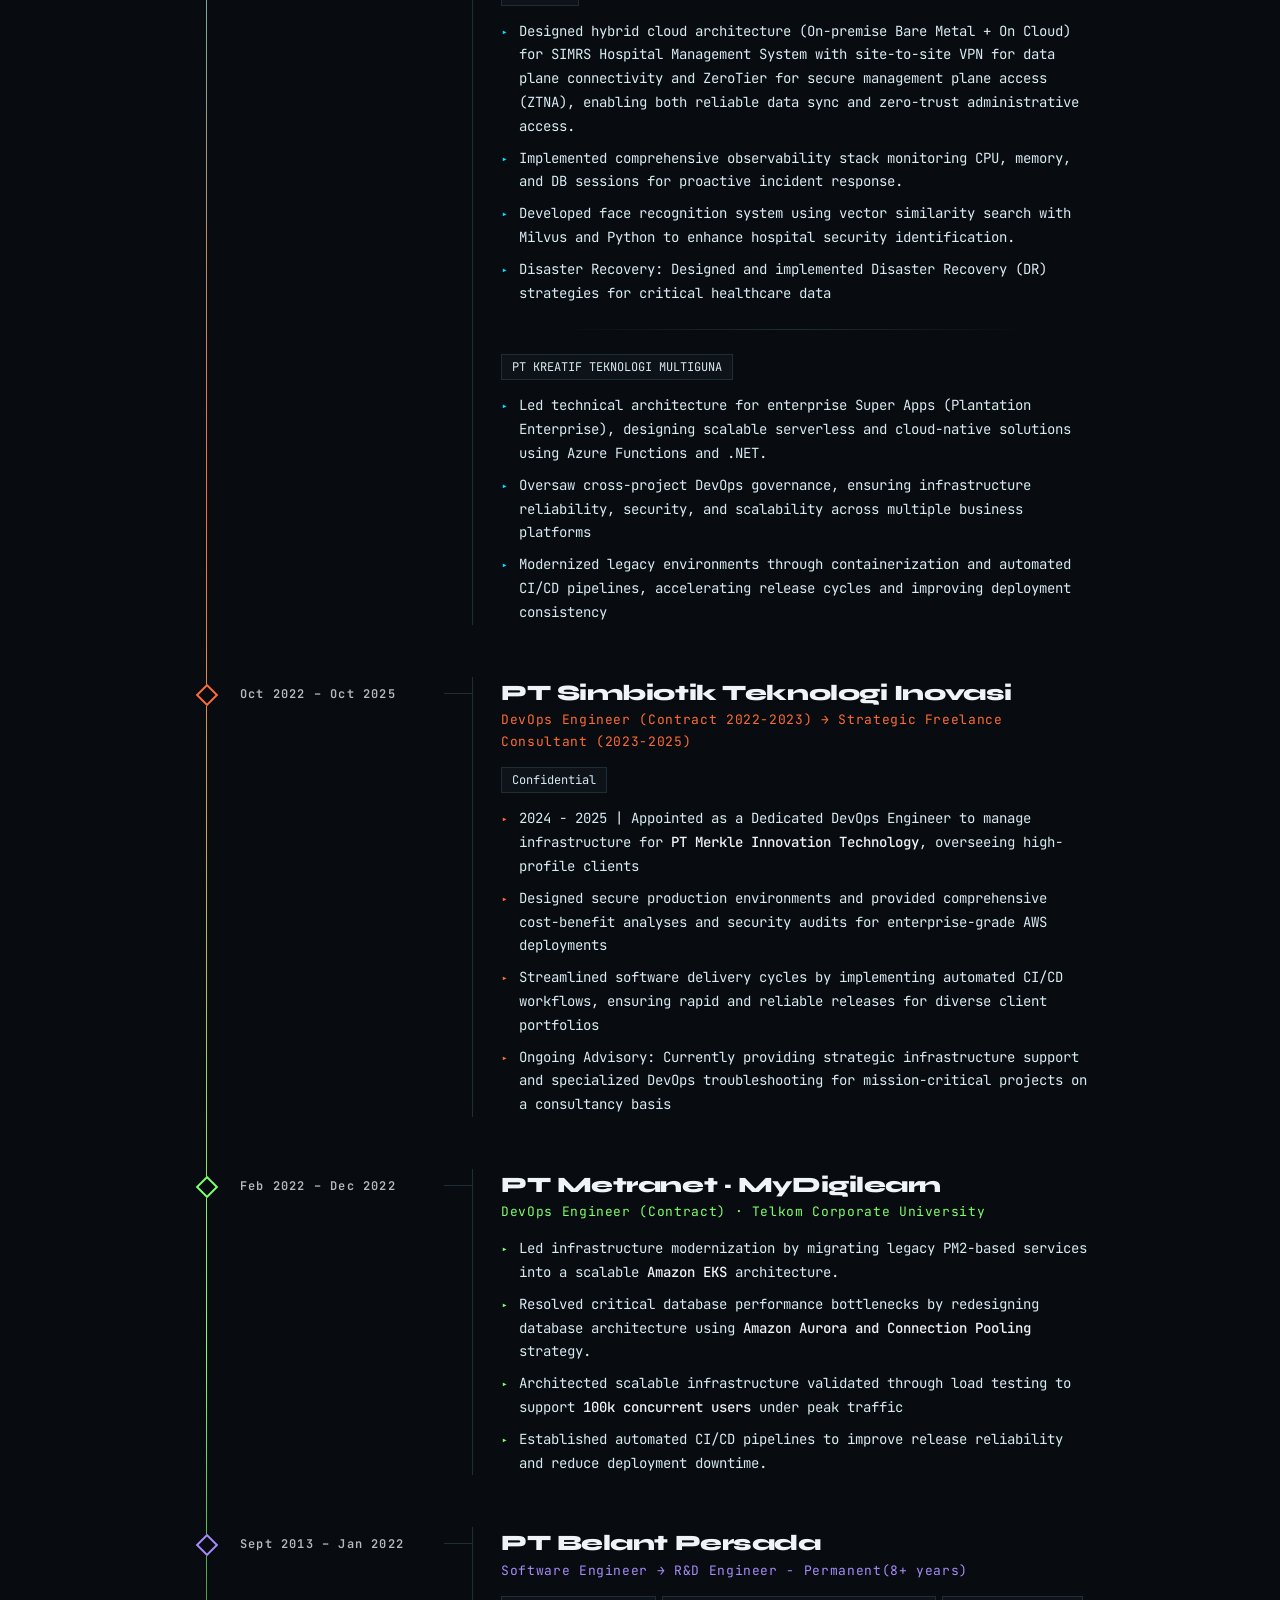
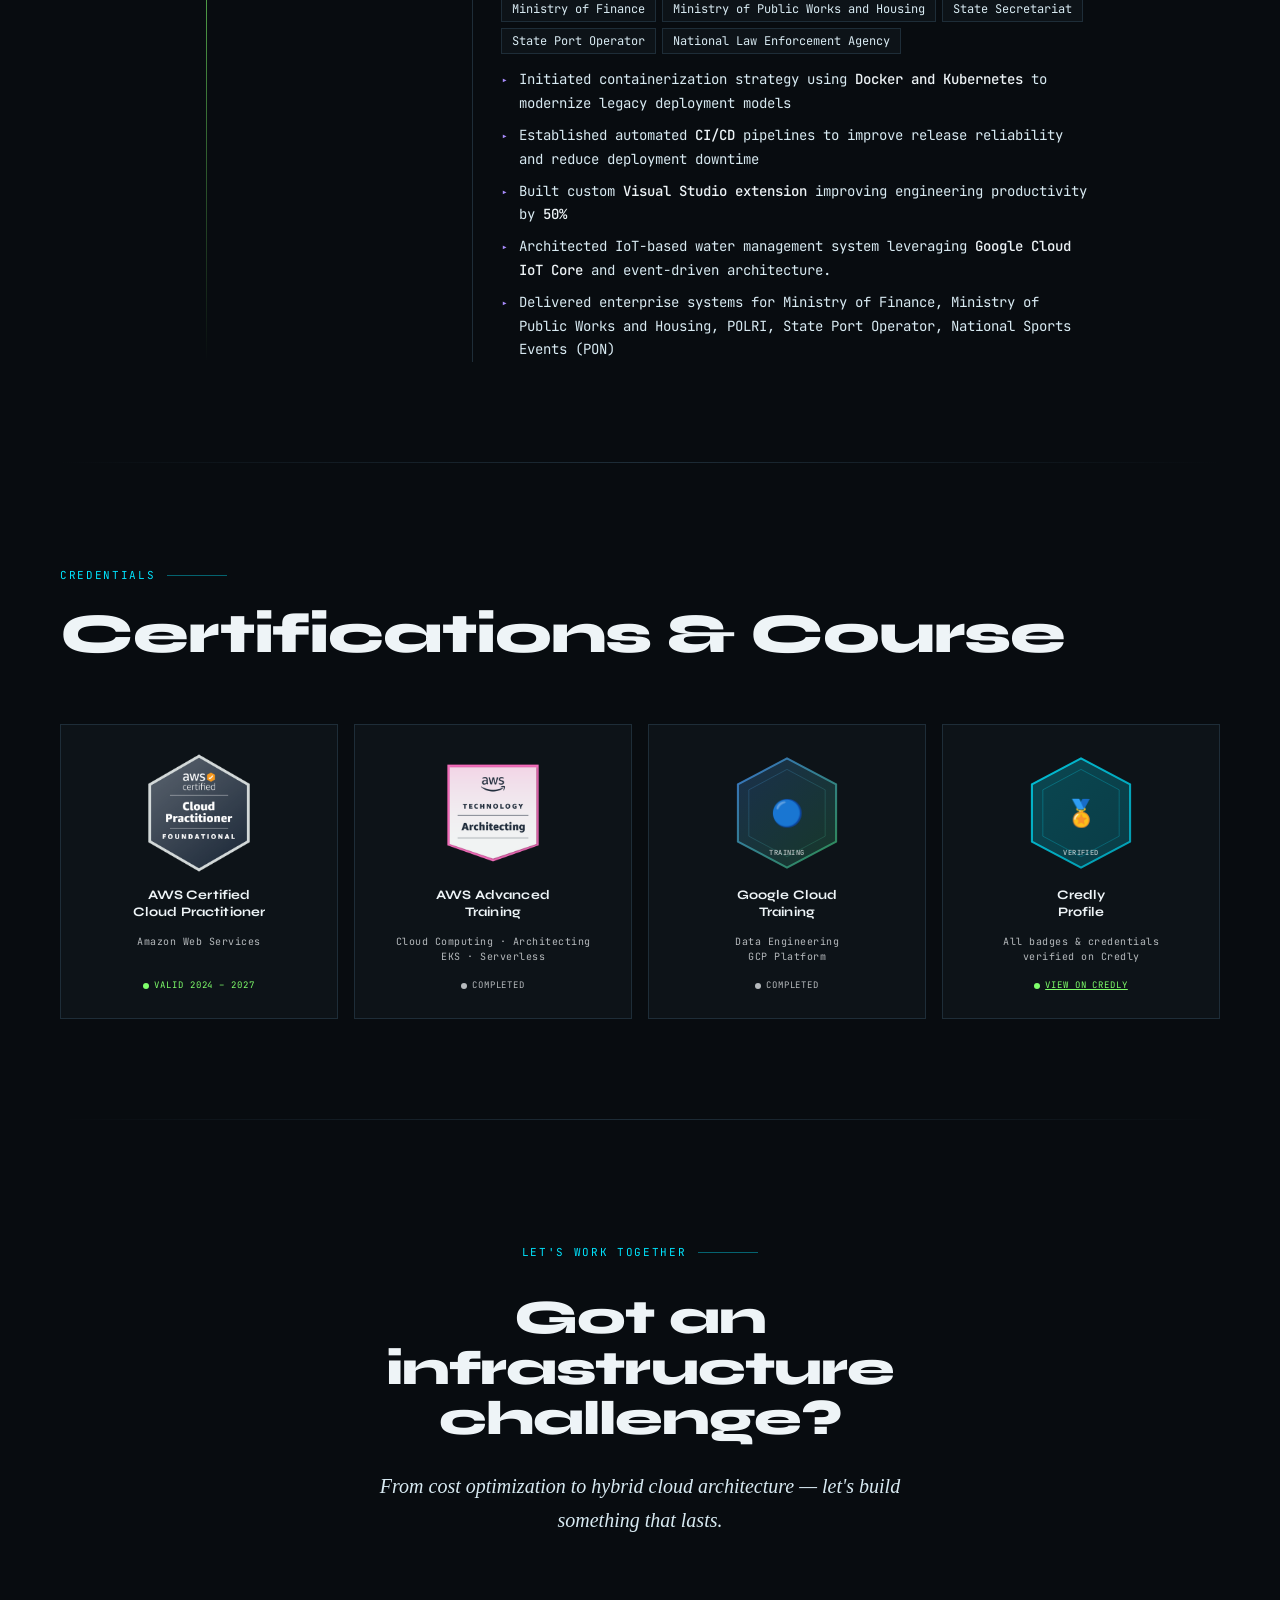
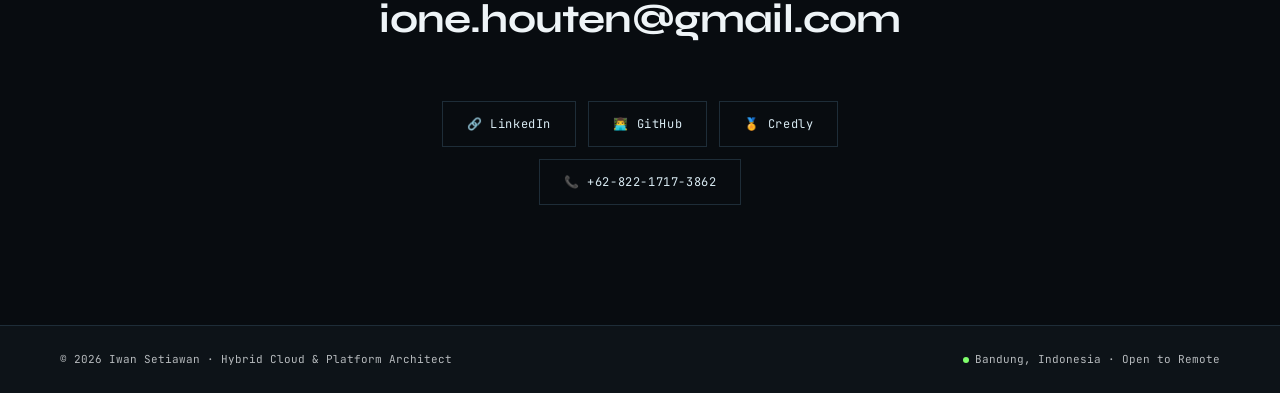
==== commit 884db148: "U[pdate Content" ====
--- a/index.html
+++ b/index.html
@@ -798,7 +798,7 @@
     {
       year: "2023 – Present", client: "Haus! Indonesia", company: "PT Inspirasi Bisnis Nusantara",
       role: "Senior DevOps Engineer", title: "Hybrid Cloud Cost Transformation",
-      desc: "A fast-growing F&B chain was overspending on cloud by 3x. Led phased optimization — first cutting AWS costs by 32%, then engineering a full migration to bare metal Kubernetes. Implemented Cloudflare Zero Trust to eliminate public management exposure. Result: 85% OPEX savings.",
+      desc: "Architected and implemented hybrid infrastructure for a fast-growing F&B chain was overspending on cloud by 3x. Led phased optimization — first cutting AWS costs by 32%, then engineering a full migration to bare metal Kubernetes. Implemented Cloudflare Zero Trust to eliminate public management exposure. Result: 85% OPEX savings.",
       tags: ["AWS","Bare Metal","Kubernetes","Terraform","Cloudflare Zero Trust","GitHub Actions","Prometheus","Grafana"],
       metricNum: "↓85%", metricSub: "OPEX Reduction",
       imgs: ['./images/haus-1.webp','./images/haus-2.webp'], imgLabel: "haus.indonesia"
@@ -806,7 +806,7 @@
     {
       year: "2024 – 2025", client: "Multi-Client | Confidential", company: "PT Simtek -> PT Merkle Innovation ",
       role: "Senior DevOps Engineer", title: "Enterprise Multi-Client DevOps",
-      desc: "Managed and optimized DevOps infrastructure for high-profile clients across F&B, financial services, and government sectors. Delivered high availability and security compliance across multiple enterprise engagements.",
+      desc: "Managed and optimized cloud infrastructure for multiple enterprise clients across F&B, financial services, and government sectors. Implemented CI/CD pipelines, container orchestration, and infrastructure automation while ensuring high availability and security compliance across production environments.",
       tags: ["AWS","ECS","EKS","GitLab CI","Jenkins","SonarQube"],
       metricNum: "4+", metricSub: "Enterprise Clients",
       imgs: ['./images/arch/backup_aws.webp'], imgLabel: "simtek.enterprise"
@@ -814,7 +814,7 @@
     {
       year: "2025", client: "Major Public Hospital", company: "PT Medxa",
       role: "Platform & Infrastructure Engineer", title: "Hospital-Critical Hybrid Cloud Infrastructure",
-      desc: "•	Designed and implemented comprehensive end-to-end hybrid cloud architecture (On-premise Bare Metal + OCI) for SIMRS Hospital Management System with site-to-site VPN for data plane connectivity and ZeroTier for secure management plane access (ZTNA), enabling both reliable data sync and zero-trust administrative access.",
+      desc: "Architected and implemented comprehensive end-to-end hybrid cloud architecture (On-premise Bare Metal + OCI) for SIMRS Hospital Management System with site-to-site VPN for data plane connectivity and ZeroTier for secure management plane access (ZTNA), enabling both reliable data sync and zero-trust administrative access.",
       tags: ["OCI","Bare Metal","Docker Swarm","Ansible","GitLab CI","Site-to-Site VPN","ZeroTier","MinIO"],
       metricNum: "Hybrid", metricSub: "OCI & On-Premise",
       imgs: ['./images/arch/hybrid.webp','./images/rsmh-2.webp','./images/rsmh-3.webp','./images/rsmh-4.webp'], imgLabel: "hybrid-cloud"
@@ -838,7 +838,7 @@
     {
       year: "2024", client: "Plantation Enterprise | Confidential Client", company: "PT Kreatif Teknologi Multiguna",
       role: "Technical Lead", title: "General Inspection Patroli",
-      desc: "Directed development of an Offline-First mobile inspection and patrol system for remote plantation areas. Automated background synchronization to Azure once connectivity is restored.",
+      desc: "Led technical architecture and directed development of an Offline-First mobile inspection and patrol system for remote plantation areas. Automated background synchronization to Azure once connectivity is restored.",
       tags: ["Azure","Azure Functions","Azure Data Factory","Azure DevOps","Flutter"],
       metricNum: "Offline", metricSub: "First Architecture",
       imgs: ['./images/arch/azure_data_factory.webp'], imgLabel: "plantation.patrol"
@@ -862,7 +862,7 @@
     {
       year: "2024", client: "Indonesia 2024 Election", company: "PT Kreatif Teknologi Multiguna",
       role: "Technical Lead & Backend Engineer", title: "Realcount – Election Tabulation",
-      desc: "Developed a robust data entry and tabulation platform for 2024 election results. Engineered a high-concurrency Golang backend handling simultaneous submissions from thousands of polling stations.",
+      desc: "Led technical architecture and directed development a robust data entry and tabulation platform for 2024 election results. Engineered a high-concurrency Golang backend handling simultaneous submissions from thousands of polling stations.",
       tags: ["Golang","Kubernetes","GitHub Actions","Ansible"],
       metricNum: "Real-Time", metricSub: "High Concurrency",
       imgs: ['./images/rc-1.webp','./images/rc-2.webp','./images/rc-3.webp','./images/rc-4.webp'], imgLabel: "pemilu.realcount"
@@ -870,7 +870,7 @@
     {
       year: "2023", client: "Crypto Exchange Platform | Confidential Client", company: "PT SIMTEK",
       role: "DevOps Engineer", title: "High-Security Crypto Exchange Infra",
-      desc: "Architected production EKS cluster for a crypto trading platform. Security hardening with WAF & Shield. Managed complex microservices with Vault secrets management and zero public exposure.",
+      desc: "Implemented and managed production EKS cluster for a crypto trading platform. Security hardening with WAF & Shield. Managed complex microservices with Vault secrets management and zero public exposure.",
       tags: ["AWS EKS","Terraform","Vault","WAF","Kustomize","Prometheus","Loki"],
       metricNum: "Zero", metricSub: "Public Exposure",
       imgs: ['./images/arch/blockchain.webp'], imgLabel: "Crypto Exchange Platform.eks"
@@ -886,7 +886,7 @@
     {
       year: "2022", client: "MyDigilearn", company: "Telkom Corporate University · PT Metranet",
       role: "DevOps Engineer", title: "Learning Platform Modernization",
-      desc: "Migrated legacy PM2 services to EKS. Resolved critical DB bottlenecks with Aurora + connection pooling. Validated for 100k concurrent users under peak traffic with full CI/CD pipelines.",
+      desc: "Architected and implemented a comprehensive modernization of the learning platform. Migrated legacy PM2 services to EKS. Resolved critical DB bottlenecks with Aurora + connection pooling. Validated for 100k concurrent users under peak traffic with full CI/CD pipelines.",
       tags: ["AWS EKS","Amazon Aurora","Jenkins","ELK Stack","SonarQube"],
       metricNum: "100K", metricSub: "Concurrent Users",
       imgs: ['./images/mdl-0.webp','./images/arch/perf_jenkins_k8s.webp'], imgLabel: "metranet.eks"
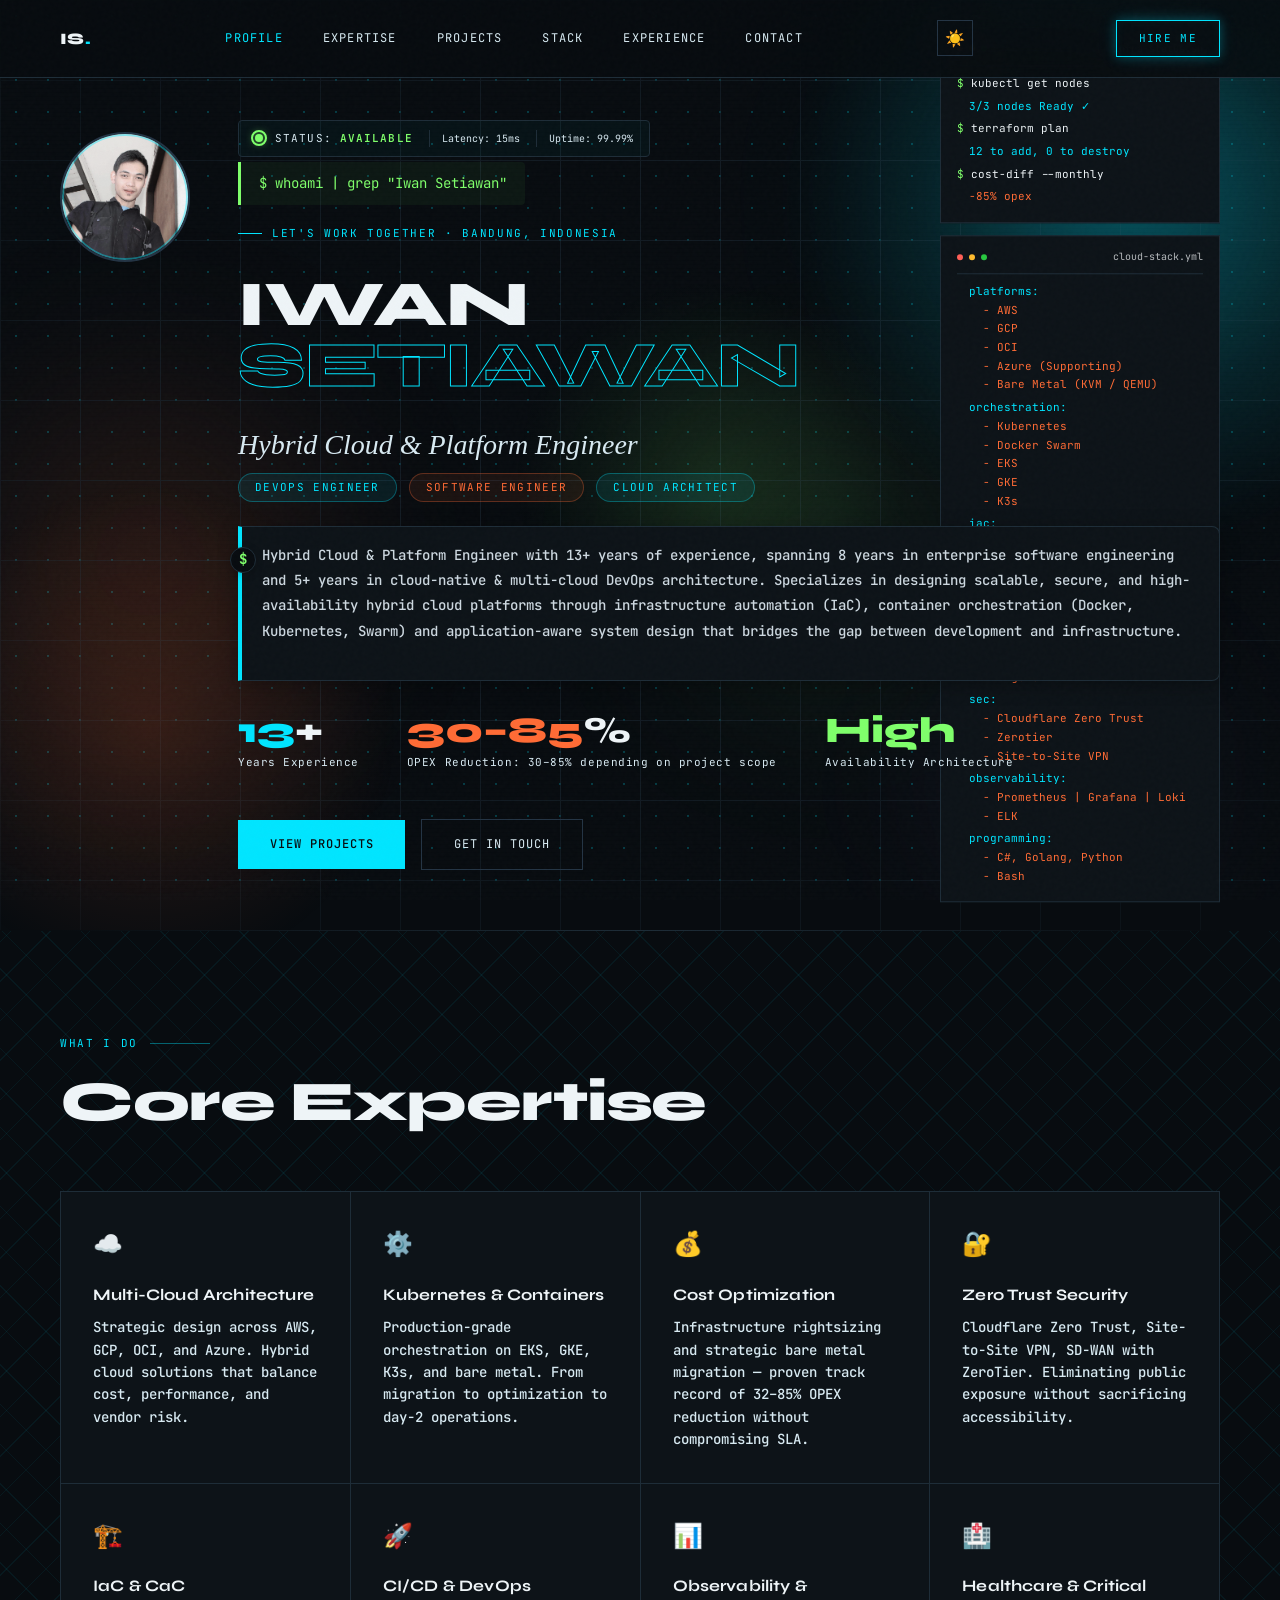
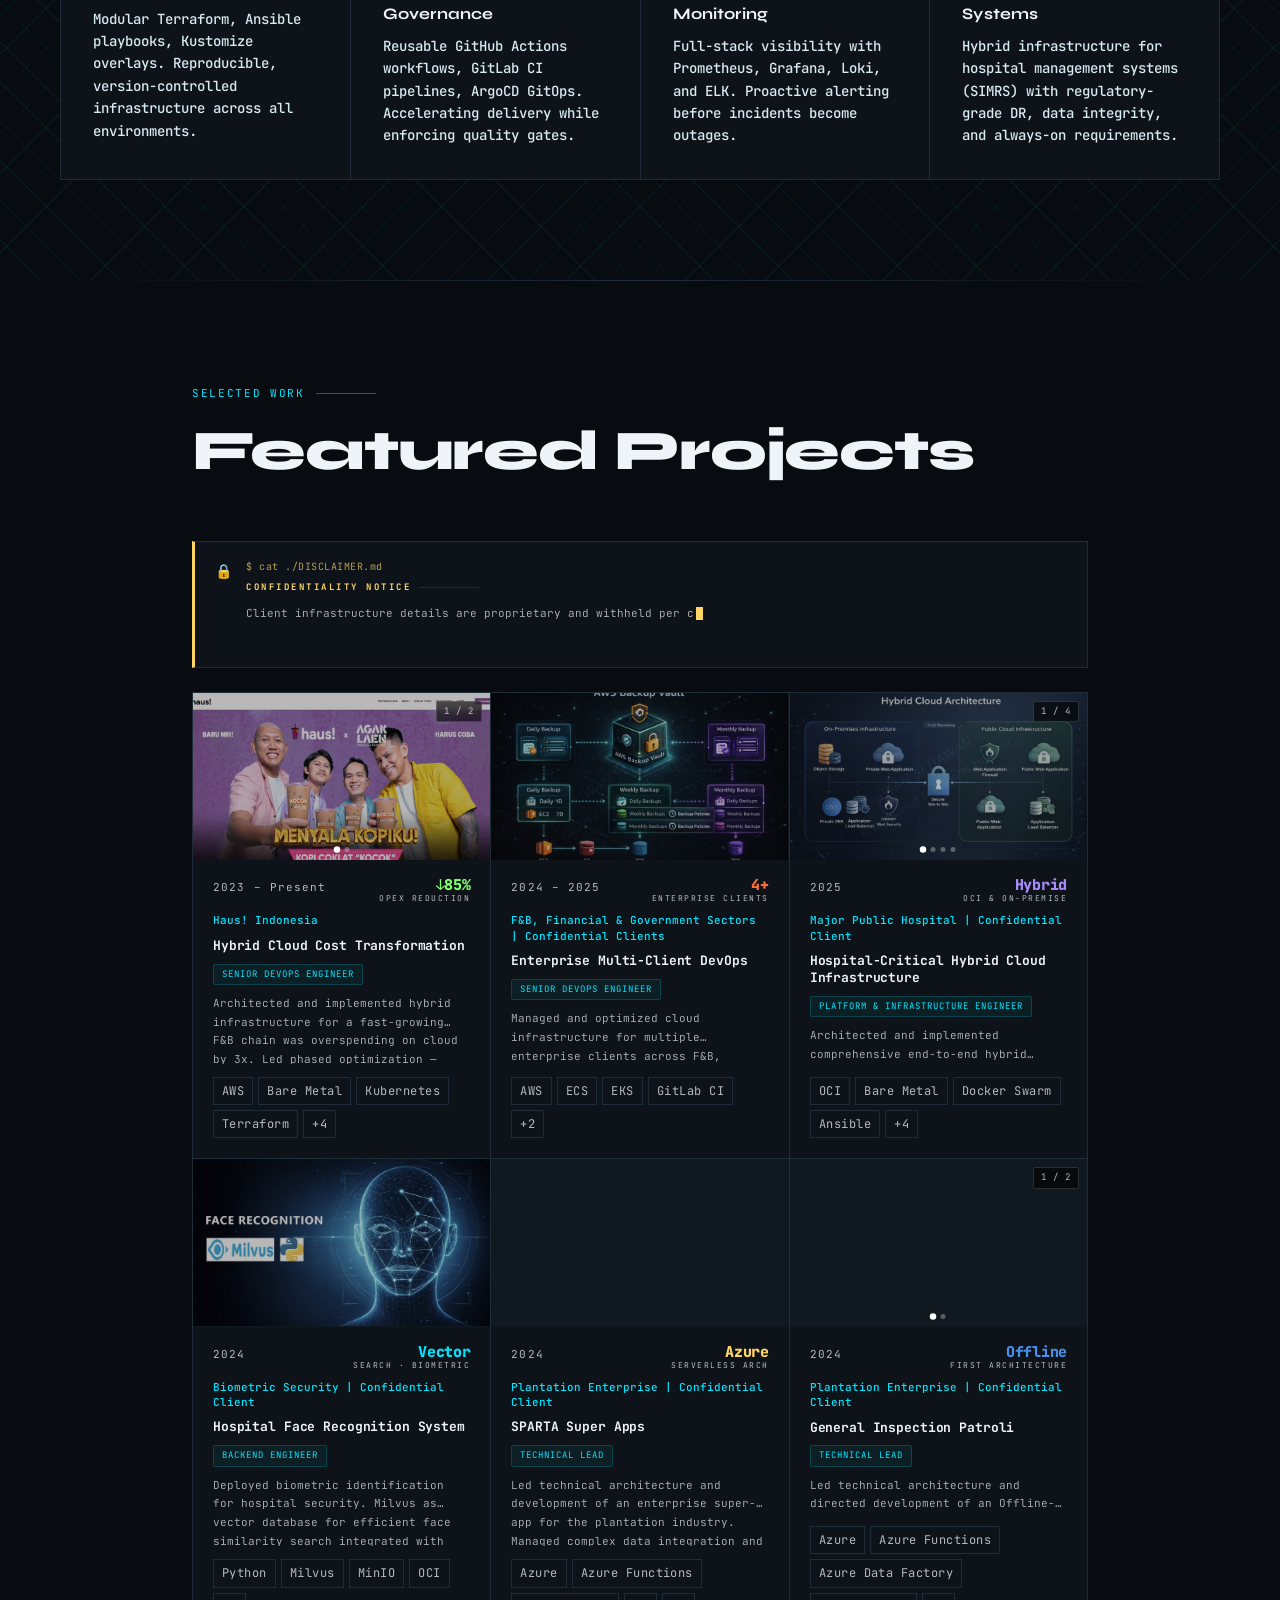
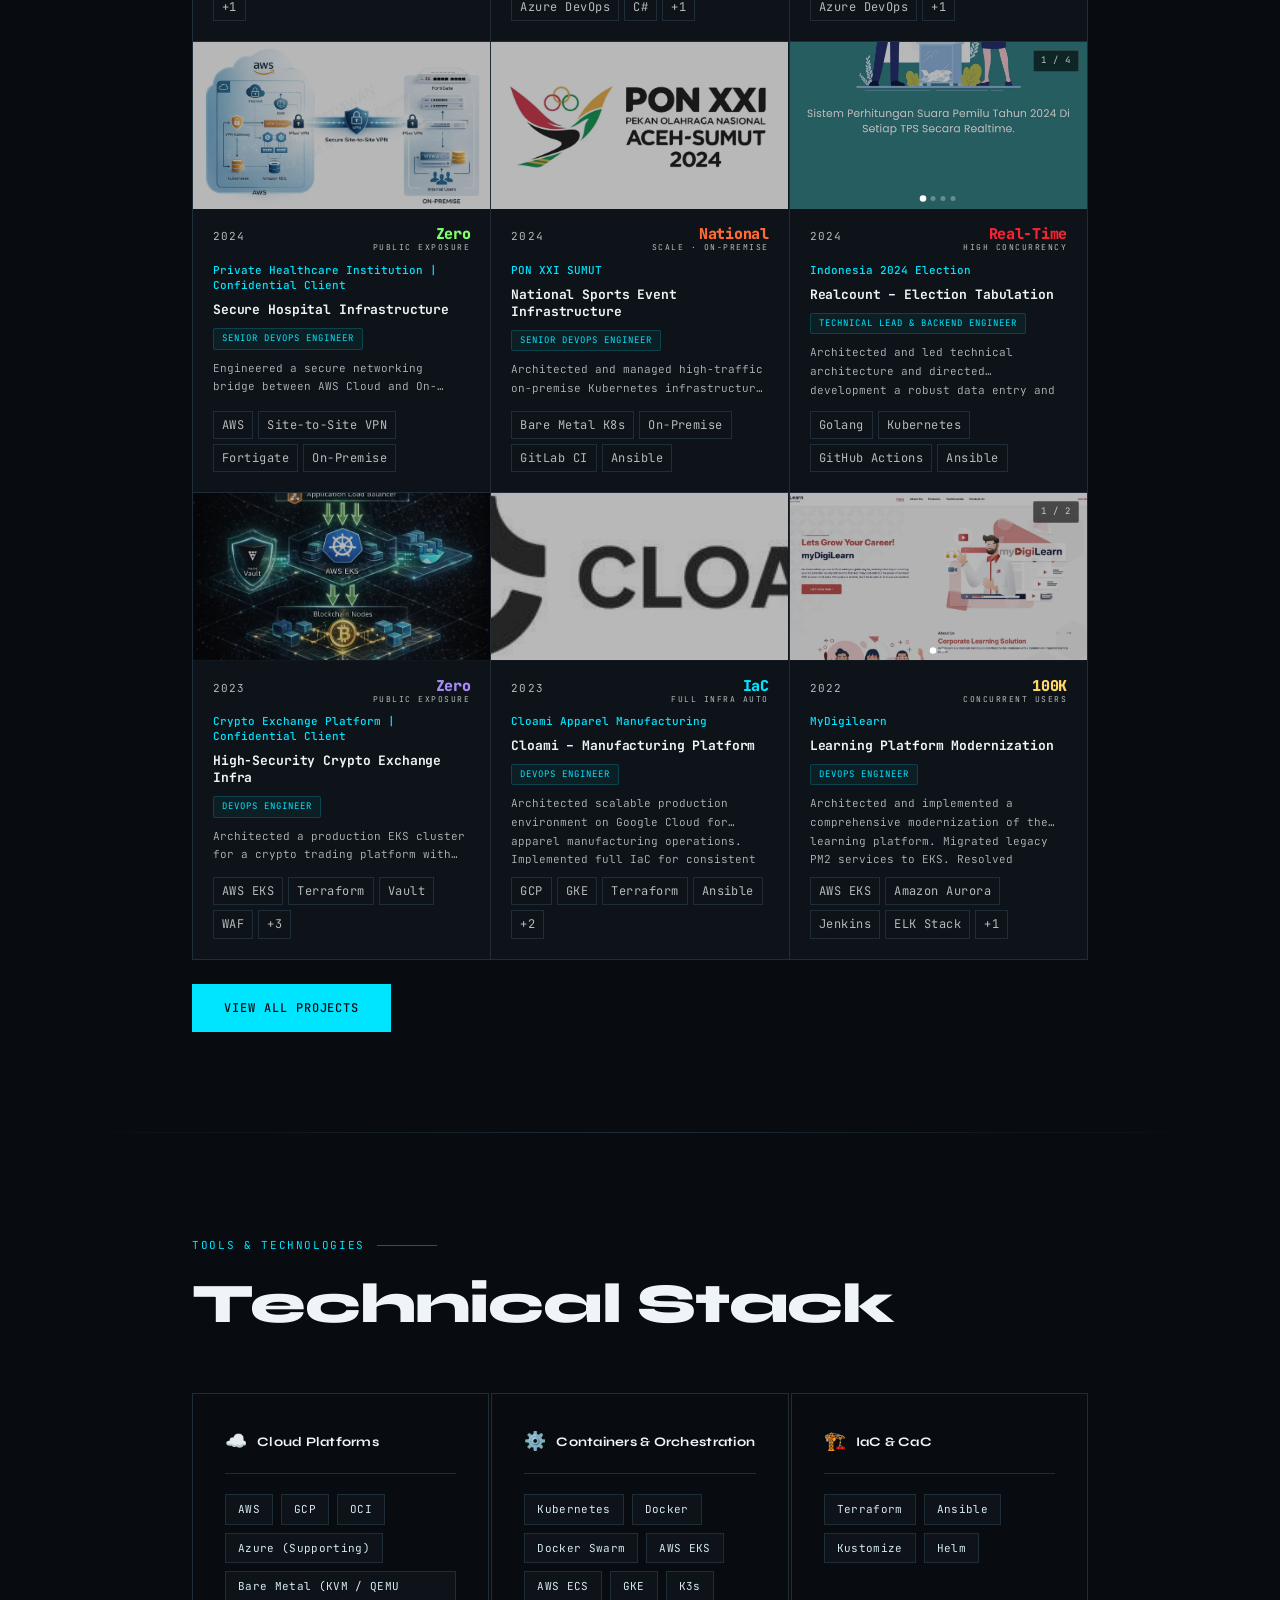
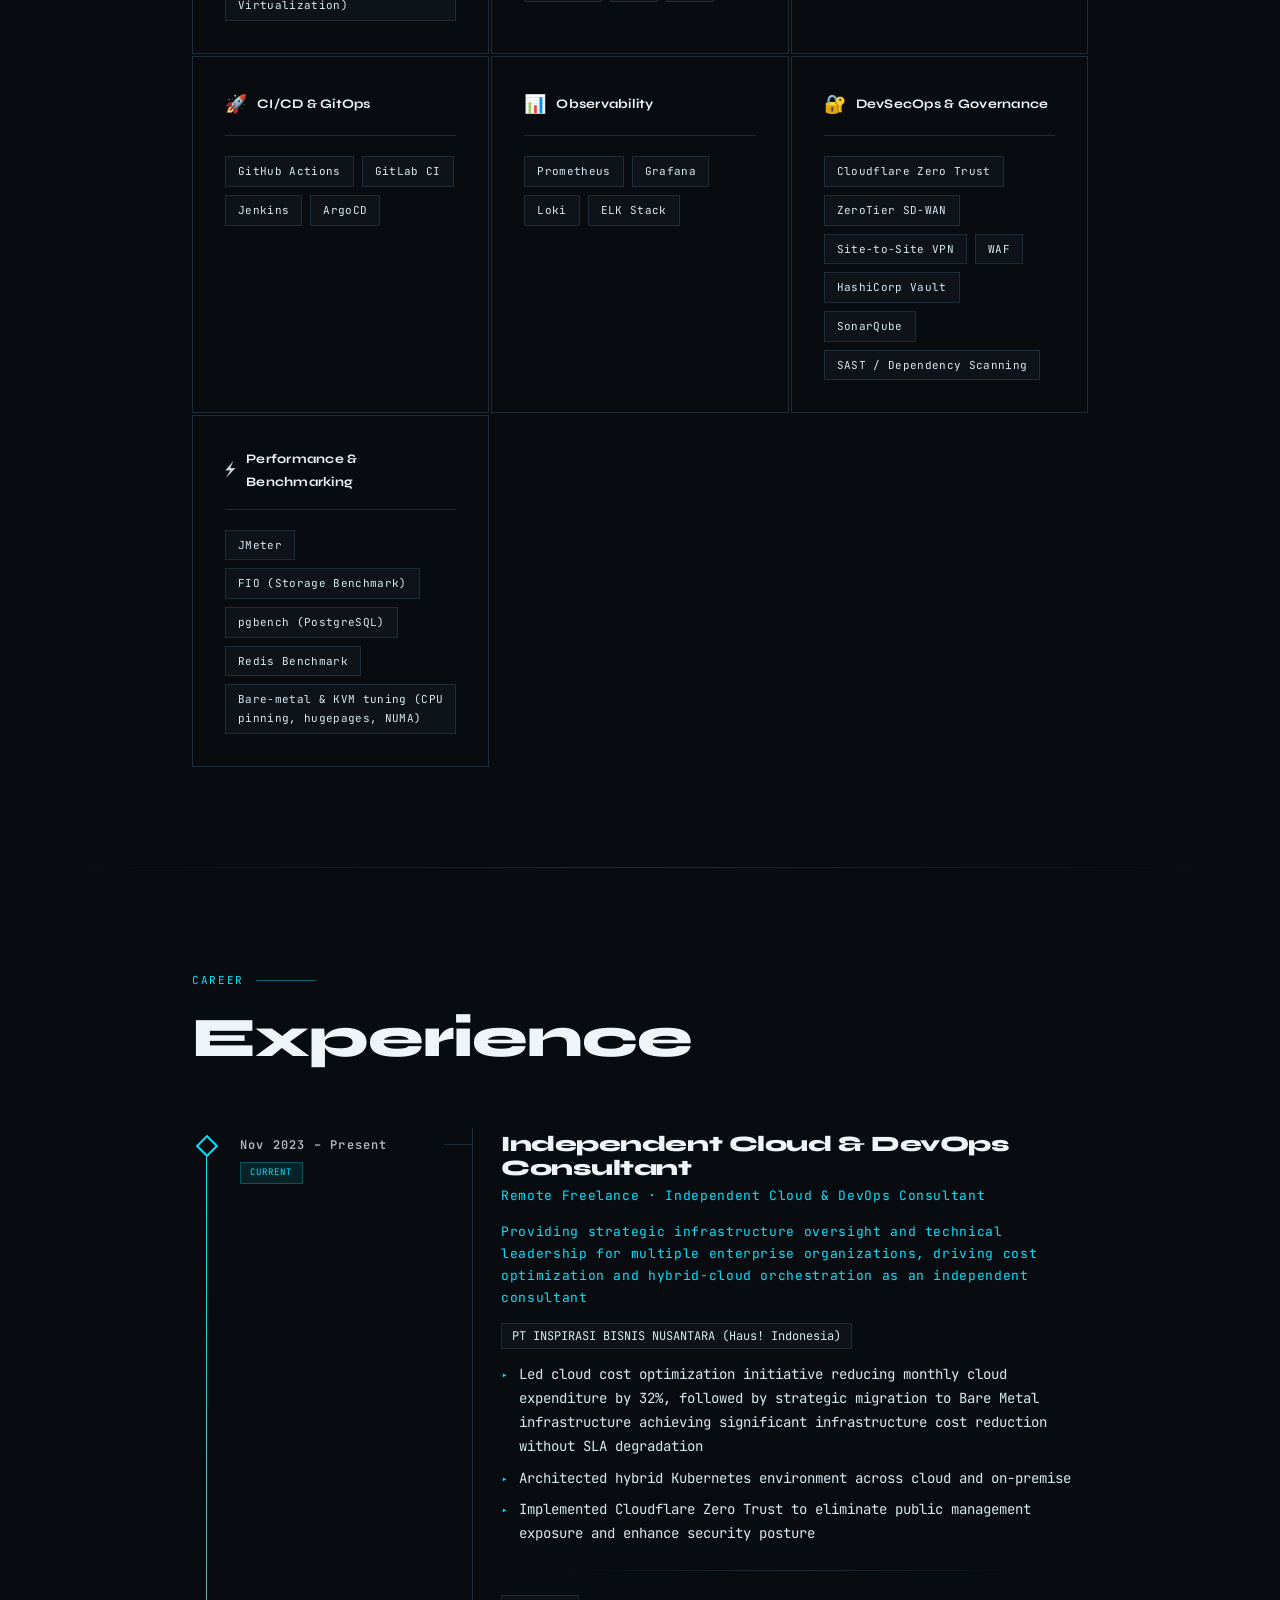
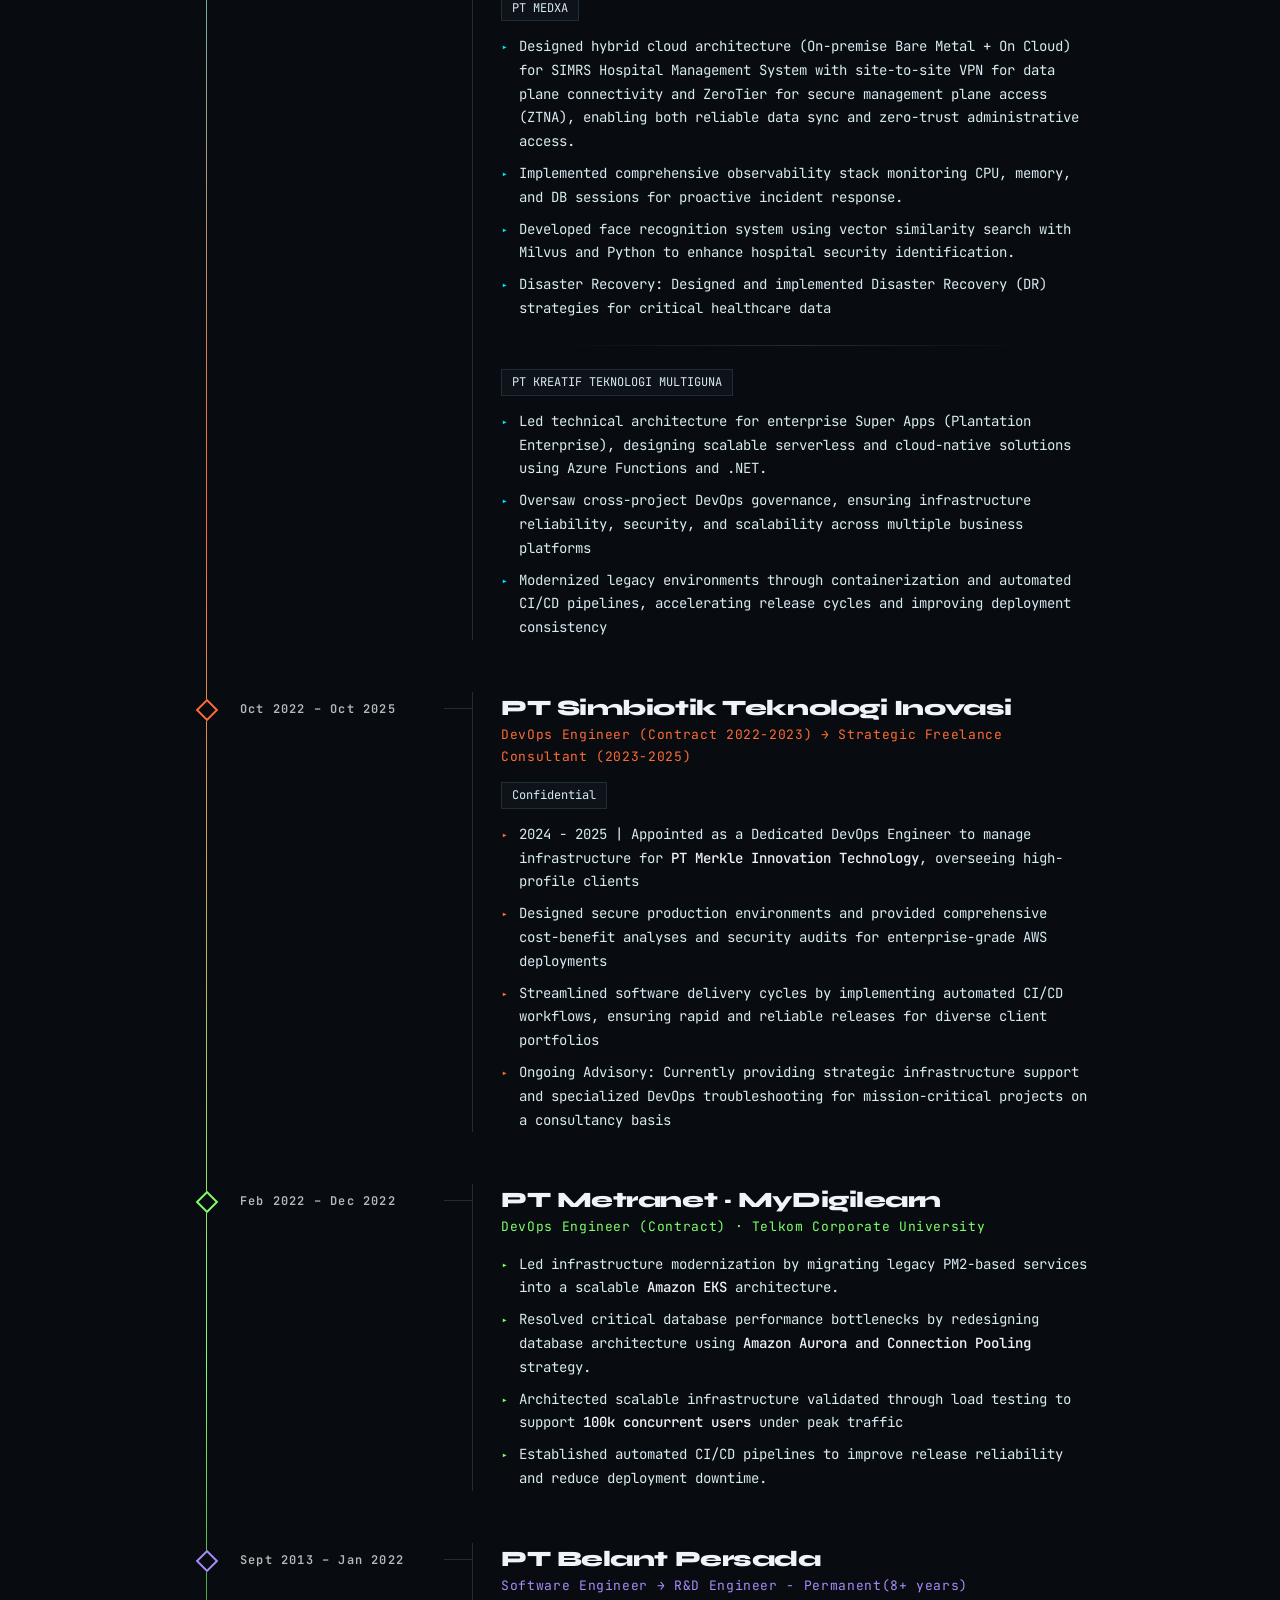
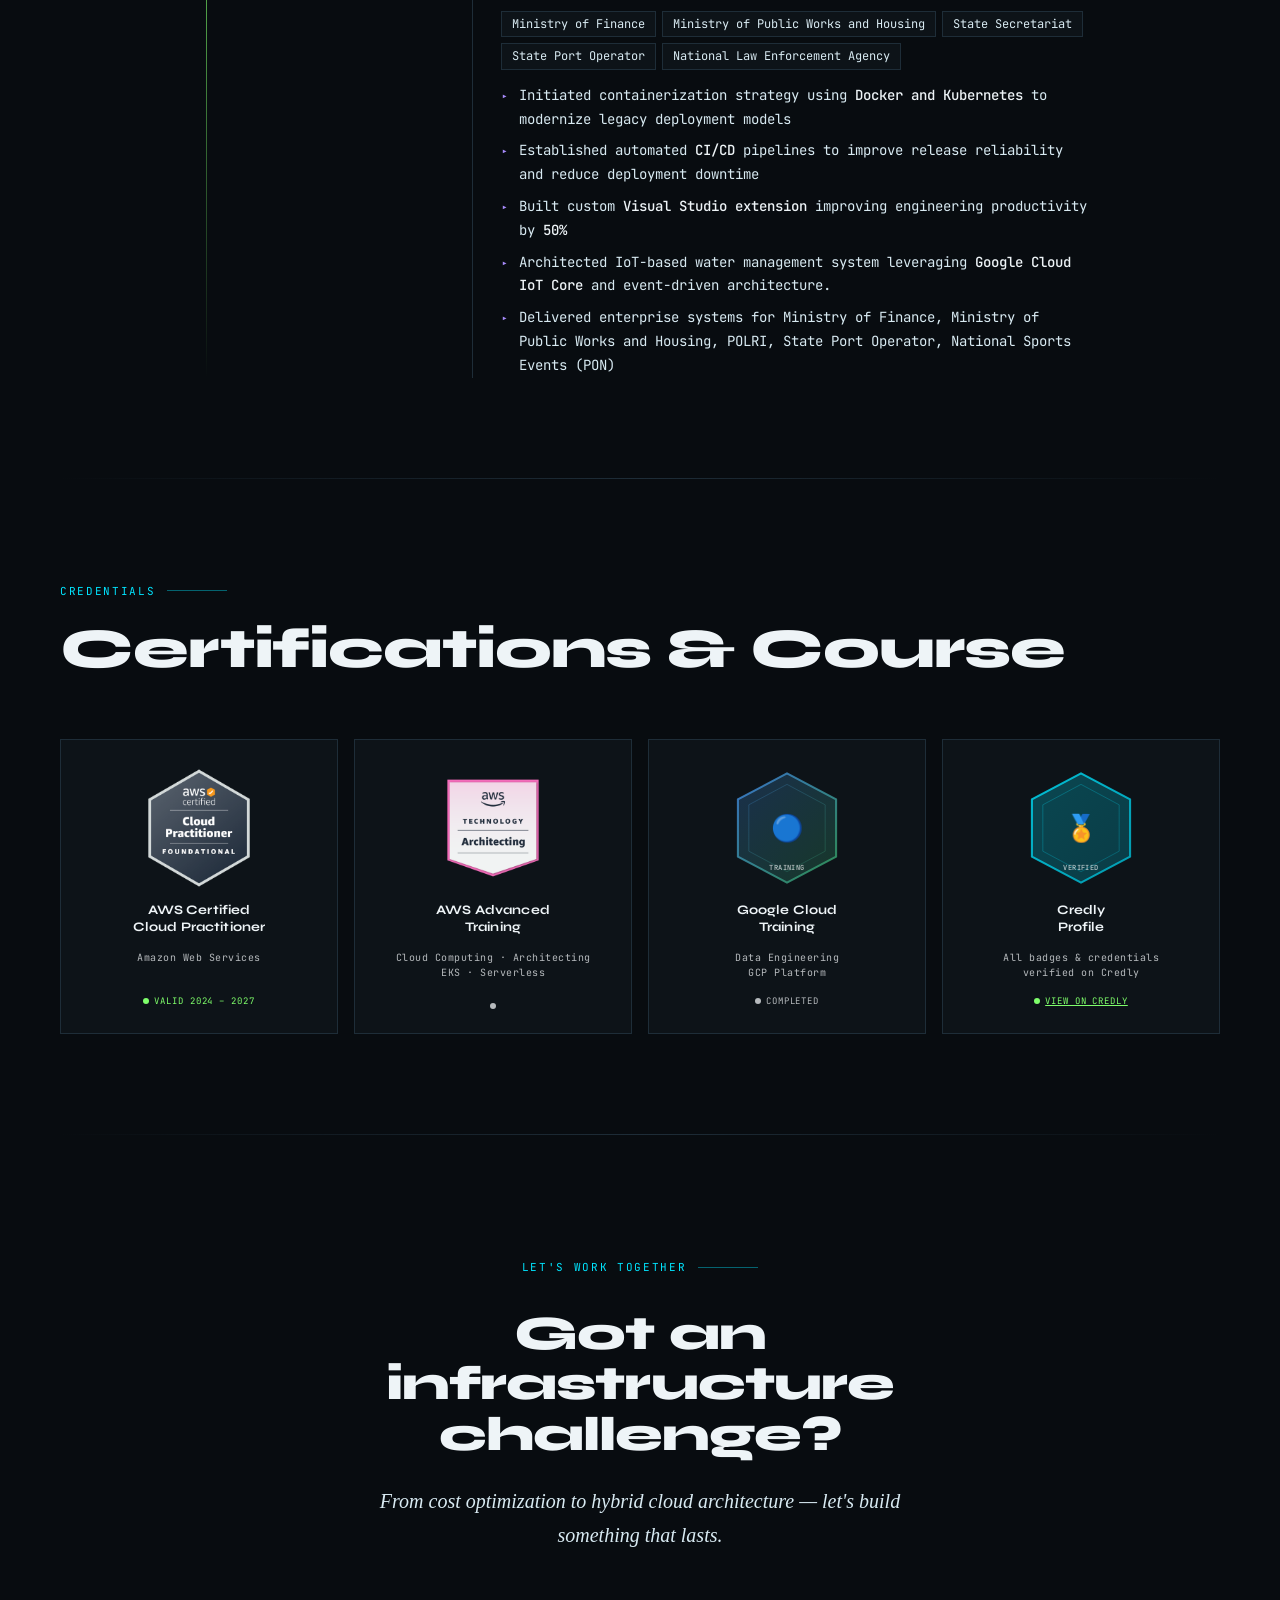
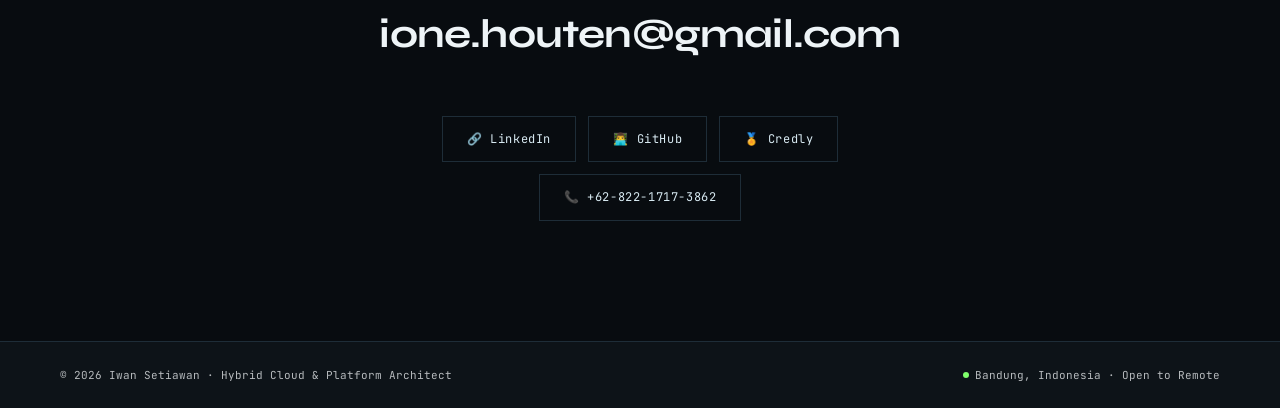
==== commit dc14b79c: "Update Project" ====
--- a/index.html
+++ b/index.html
@@ -4,14 +4,19 @@
 <head>
 <meta charset="UTF-8">
   <script>try{var t=localStorage.getItem('theme')||'dark';document.documentElement.setAttribute('data-theme',t);}catch(e){}</script>
-<meta name="viewport" content="width=device-width, initial-scale=1.0">
-<title>Iwan Setiawan — Hybrid Cloud & Platform Architect</title>
-<link rel="icon" href="./images/favicon.ico" />
-<link rel="apple-touch-icon" href="./images/kangservice.jpg" />
-<link rel="preconnect" href="https://fonts.googleapis.com">
-<!-- <link href="https://fonts.googleapis.com/css2?family=Syne:wght@400;600;700;800&family=IBM+Plex+Mono:wght@300;400;500&family=Crimson+Pro:ital,wght@0,300;0,400;1,300&display=swap" rel="stylesheet"> -->
-<link href="https://fonts.googleapis.com/css2?family=JetBrains+Mono:wght@300;400;500;700&family=Inter:wght@300;400;500;600;700&family=Syne:wght@400;600;700;800&display=swap" rel="stylesheet">
-<link rel="stylesheet" href="./styles/main.css" />
+  <meta name="viewport" content="width=device-width, initial-scale=1.0">
+  <meta property="og:title" content="Iwan Setiawan — Hybrid Cloud & Platform Architect" />
+  <meta property="og:description" content="Hybrid Cloud & Platform Engineer with 13+ years of experience. Specializing in multi-cloud architecture, Kubernetes, and cost optimization (up to 85% OPEX reduction)." />
+  <meta property="og:image" content="https://ionehouten.github.io/images/pp.jpg" />
+  <meta property="og:url" content="https://portfolio.kangservice.cloud/" />
+  <meta property="og:type" content="website" />
+  <title>Iwan Setiawan — Hybrid Cloud & Platform Architect</title>
+  <link rel="icon" href="./images/favicon.ico" />
+  <link rel="apple-touch-icon" href="./images/kangservice.jpg" />
+  <link rel="preconnect" href="https://fonts.googleapis.com">
+  <!-- <link href="https://fonts.googleapis.com/css2?family=Syne:wght@400;600;700;800&family=IBM+Plex+Mono:wght@300;400;500&family=Crimson+Pro:ital,wght@0,300;0,400;1,300&display=swap" rel="stylesheet"> -->
+  <link href="https://fonts.googleapis.com/css2?family=JetBrains+Mono:wght@300;400;500;700&family=Inter:wght@300;400;500;600;700&family=Syne:wght@400;600;700;800&display=swap" rel="stylesheet">
+  <link rel="stylesheet" href="./styles/main.css" />
 </head>
 <body>
 
@@ -113,7 +118,7 @@
       </div>
       <div class="hero-stats">
         <div class="stat">
-          <div class="stat-num"><span class="accent">10</span>+</div>
+          <div class="stat-num"><span class="accent">13</span>+</div>
           <div class="stat-label">Years Experience</div>
         </div>
         <div class="stat">
@@ -572,7 +577,7 @@
       <img src="./images/aws-arc.png" height="120"/>
       <div class="cert-name">AWS Advanced<br>Training</div>
       <div class="cert-meta">Cloud Computing ·  Architecting <br>EKS · Serverless</div>
-      <div class="cert-valid done">Completed</div>
+      <div class="cert-valid done"></div>
     </div>
 
     <!-- Google Cloud -->
@@ -799,30 +804,34 @@
       year: "2023 – Present", client: "Haus! Indonesia", company: "PT Inspirasi Bisnis Nusantara",
       role: "Senior DevOps Engineer", title: "Hybrid Cloud Cost Transformation",
       desc: "Architected and implemented hybrid infrastructure for a fast-growing F&B chain was overspending on cloud by 3x. Led phased optimization — first cutting AWS costs by 32%, then engineering a full migration to bare metal Kubernetes. Implemented Cloudflare Zero Trust to eliminate public management exposure. Result: 85% OPEX savings.",
+      detailDesc: `Problem\nInherited a chaotic AWS architecture with significant resource oversizing across compute and services — infrastructure costs were running far beyond what the workload actually demanded.\n\nSolution\nConducted a full infrastructure audit and rightsized all oversized resources, cutting AWS spend by 32%. Architected a strategic migration of core workloads — backend, middleware, and database — to Bare metal, while retaining AWS for edge services (CloudFront, S3, static frontend). Deployed Kubernetes across bare metal with Cloudflare Zero Trust eliminating all public management exposure.\n\nImpact\n• Reduced AWS expenditure by 32% through rightsizing and resource optimization\n• Achieved 85% total OPEX reduction by migrating core workloads to bare metal\n• Maintained AWS edge layer (CloudFront, S3) for performance-critical static delivery\n• Eliminated public management surface via Cloudflare Zero Trust architecture`,
       tags: ["AWS","Bare Metal","Kubernetes","Terraform","Cloudflare Zero Trust","GitHub Actions","Prometheus","Grafana"],
       metricNum: "↓85%", metricSub: "OPEX Reduction",
-      imgs: ['./images/haus-1.webp','./images/haus-2.webp'], imgLabel: "haus.indonesia"
+      imgs: ['./images/haus-1.webp','./images/arch/k8s_baremetal.webp'], imgLabel: "haus.indonesia"
     },
     {
-      year: "2024 – 2025", client: "Multi-Client | Confidential", company: "PT Simtek -> PT Merkle Innovation ",
+      year: "2024 – 2025", client: "F&B, Financial & Government Sectors | Confidential Clients", company: "PT Simtek -> PT Merkle Innovation ",
       role: "Senior DevOps Engineer", title: "Enterprise Multi-Client DevOps",
       desc: "Managed and optimized cloud infrastructure for multiple enterprise clients across F&B, financial services, and government sectors. Implemented CI/CD pipelines, container orchestration, and infrastructure automation while ensuring high availability and security compliance across production environments.",
+      detailDesc: `Problem\nMultiple enterprise clients across F&B, financial services, and government required consistent DevOps support — each with distinct compliance requirements, traffic demands, and security standards.\n\nSolution\nProvided dedicated DevOps support across 4+ enterprise clients. Managed CI/CD pipelines, container orchestration, and day-to-day infrastructure operations while maintaining platform stability and security compliance across all production environments.\n\nImpact\n• Maintained high availability across 4+ enterprise production environments\n• Streamlined CI/CD workflows reducing deployment friction across client portfolios\n• Ensured security and compliance standards met across financial and government sectors`,
       tags: ["AWS","ECS","EKS","GitLab CI","Jenkins","SonarQube"],
       metricNum: "4+", metricSub: "Enterprise Clients",
       imgs: ['./images/arch/backup_aws.webp'], imgLabel: "simtek.enterprise"
     },
     {
-      year: "2025", client: "Major Public Hospital", company: "PT Medxa",
+      year: "2025", client: "Major Public Hospital | Confidential Client", company: "PT Medxa",
       role: "Platform & Infrastructure Engineer", title: "Hospital-Critical Hybrid Cloud Infrastructure",
       desc: "Architected and implemented comprehensive end-to-end hybrid cloud architecture (On-premise Bare Metal + OCI) for SIMRS Hospital Management System with site-to-site VPN for data plane connectivity and ZeroTier for secure management plane access (ZTNA), enabling both reliable data sync and zero-trust administrative access.",
+      detailDesc: `Problem\nA major public hospital required a reliable, secure hybrid infrastructure for their SIMRS — a system where any downtime directly impacts patient care and operational continuity.\n\nSolution\nArchitected a comprehensive end-to-end hybrid cloud platform connecting on-premise bare metal and OCI through dual Site-to-Site VPN for data plane integrity. Layered ZeroTier SD-WAN for zero-trust management access with automatic failover. Designed and implemented disaster recovery strategy from the ground up.\n\nImpact\n• Achieved zero downtime for critical healthcare data and SIMRS operations\n• Established dual-path connectivity — Site-to-Site VPN for data plane and ZeroTier for secure management plane access\n• Implemented regulatory-grade DR ensuring business continuity for patient-critical systems`,
       tags: ["OCI","Bare Metal","Docker Swarm","Ansible","GitLab CI","Site-to-Site VPN","ZeroTier","MinIO"],
       metricNum: "Hybrid", metricSub: "OCI & On-Premise",
       imgs: ['./images/arch/hybrid.webp','./images/rsmh-2.webp','./images/rsmh-3.webp','./images/rsmh-4.webp'], imgLabel: "hybrid-cloud"
     },
     {
-      year: "2024", client: "Biometric Security", company: "PT Medxa",
+      year: "2024", client: "Biometric Security | Confidential Client", company: "PT Medxa",
       role: "Backend Engineer", title: "Hospital Face Recognition System",
       desc: "Deployed biometric identification for hospital security. Milvus as vector database for efficient face similarity search integrated with Python recognition models on OCI.",
+      detailDesc: `Problem\nManual identity verification in a high-traffic hospital environment created security gaps, bottlenecks at entry points, and operational inefficiencies that impacted both staff and patient flow.\n\nSolution\nDesigned and deployed a biometric face recognition system using Milvus as the vector database for efficient face similarity search, integrated with Python-based recognition models running on OCI infrastructure.\n\nImpact\n• Eliminated manual identity verification bottlenecks at hospital entry points\n• Achieved accurate real-time biometric identification at scale\n• Improved security posture with automated, tamper-resistant access control`,
       tags: ["Python","Milvus","MinIO","OCI","Docker"],
       metricNum: "Vector", metricSub: "Search · Biometric",
       imgs: ['./images/fr-1.webp'], imgLabel: "medxa.biometric"
@@ -831,22 +840,25 @@
       year: "2024", client: "Plantation Enterprise | Confidential Client", company: "PT Kreatif Teknologi Multiguna",
       role: "Technical Lead", title: "SPARTA Super Apps",
       desc: "Led technical architecture and development of an enterprise super-app for the plantation industry. Managed complex data integration and serverless functions using the Azure ecosystem across multiple business platforms.",
+      detailDesc: `Problem\nThe plantation enterprise needed more than just a new application — they needed a standardized, scalable foundation that could serve as the architectural base for modernizing multiple legacy systems across the organization.\n\nSolution\nArchitected SPARTA from the ground up as an enterprise application framework on Azure — designing the full backend and frontend stack using Azure Functions, .NET, and Flutter. Built not just as a standalone app, but as a reusable platform foundation: standardized patterns, shared services, and consistent DevOps governance via Azure DevOps that other applications could migrate onto and inherit.\n\nImpact\n• Designed and delivered a full enterprise framework from zero — backend, frontend, and infrastructure\n• Established SPARTA as the standard migration target for legacy applications across the organization\n• Reduced future application development and migration overhead through reusable architecture patterns\n• Built scalable Azure-native foundation supporting multi-app deployment under unified governance`,
       tags: ["Azure","Azure Functions","Azure DevOps","C#","Flutter"],
       metricNum: "Azure", metricSub: "Serverless Arch",
-      imgs: ['./images/arch/azure_data_factory.webp'], imgLabel: "superapps.sparta"
+      imgs: ['./images/arch/azure_stack.webp'], imgLabel: "superapps.sparta"
     },
     {
       year: "2024", client: "Plantation Enterprise | Confidential Client", company: "PT Kreatif Teknologi Multiguna",
       role: "Technical Lead", title: "General Inspection Patroli",
       desc: "Led technical architecture and directed development of an Offline-First mobile inspection and patrol system for remote plantation areas. Automated background synchronization to Azure once connectivity is restored.",
+      detailDesc: `Problem\nThe existing field inspection system was built on legacy PHP running on conventional VMs — slow, difficult to maintain, and unable to support remote field operations where network connectivity is unreliable or unavailable entirely.\n\nSolution\nMigrated the General Inspection Patrol system from legacy PHP and VM infrastructure onto the SPARTA framework. Redesigned as an offline-first mobile application using Flutter, with local data storage handling all field operations independently of network availability. Data is submitted by the user once connectivity is available — Azure Data Factory orchestrates the pipeline from submission to reporting.\n\nImpact\n• Migrated legacy PHP and VM-based system to modern cloud-native stack on SPARTA framework\n• Eliminated data loss from connectivity gaps — all data stored locally until user submits\n• Enabled reliable field operations in remote areas with no dependency on network availability\n• Delivered as first successful migration onto SPARTA, validating the framework at production scale`,
       tags: ["Azure","Azure Functions","Azure Data Factory","Azure DevOps","Flutter"],
       metricNum: "Offline", metricSub: "First Architecture",
-      imgs: ['./images/arch/azure_data_factory.webp'], imgLabel: "plantation.patrol"
+      imgs: ['./images/arch/azure_data_factory.webp','./images/project/gip_1.webp'], imgLabel: "plantation.patrol"
     },
     {
       year: "2024", client: "Private Healthcare Institution | Confidential Client", company: "PT Medxa",
       role: "Senior DevOps Engineer", title: "Secure Hospital Infrastructure",
       desc: "Engineered a secure networking bridge between AWS Cloud and On-Premise data centers. Implemented Site-to-Site VPN with Fortigate for seamless encrypted data transmission between environments.",
+      detailDesc: `Problem\nA private healthcare institution required secure, encrypted connectivity between AWS cloud and on-premise data centers — with zero public exposure for sensitive patient and operational data in transit.\n\nSolution\nDesigned and implemented a secure networking bridge using Site-to-Site VPN with Fortigate, establishing fully encrypted data transmission between AWS and on-premise environments with no public-facing endpoints.\n\nImpact\n• Achieved zero public exposure across all cloud-to-on-premise data transmission\n• Established encrypted, compliant connectivity for sensitive healthcare data\n• Eliminated attack surface on management and data planes`,
       tags: ["AWS","Site-to-Site VPN","Fortigate","On-Premise"],
       metricNum: "Zero", metricSub: "Public Exposure",
       imgs: ['./images/arch/s2s_aws_onpremise.webp'], imgLabel: "hospital.vpn"
@@ -855,6 +867,7 @@
       year: "2024", client: "PON XXI SUMUT", company: "PT Belant Persada",
       role: "Senior DevOps Engineer", title: "National Sports Event Infrastructure",
       desc: "Architected and managed high-traffic on-premise Kubernetes infrastructure for national-scale sports data management. Ensured high availability under event-day peak load.",
+      detailDesc: `Problem\nA national-scale sports event required infrastructure capable of handling unpredictable traffic spikes during live data management — with zero tolerance for downtime or performance degradation on event day.\n\nSolution\nArchitected high-availability on-premise Kubernetes infrastructure specifically designed for peak-load absorption. Implemented automated deployments via GitLab CI and Ansible, with redundancy and failover built into the platform architecture from day one.\n\nImpact\n• Sustained high availability throughout the national event with zero downtime\n• Handled peak traffic spikes without performance degradation\n• Delivered fully automated deployment pipeline reducing operational risk on event day`,
       tags: ["Bare Metal K8s","On-Premise","GitLab CI","Ansible"],
       metricNum: "National", metricSub: "Scale · On-Premise",
       imgs: ['./images/ponaceh-1.webp'], imgLabel: "pon-xxi.infra"
@@ -862,7 +875,8 @@
     {
       year: "2024", client: "Indonesia 2024 Election", company: "PT Kreatif Teknologi Multiguna",
       role: "Technical Lead & Backend Engineer", title: "Realcount – Election Tabulation",
-      desc: "Led technical architecture and directed development a robust data entry and tabulation platform for 2024 election results. Engineered a high-concurrency Golang backend handling simultaneous submissions from thousands of polling stations.",
+      desc: "Architected and led technical architecture and directed development a robust data entry and tabulation platform for 2024 election results. Engineered a high-concurrency Golang backend handling simultaneous submissions from thousands of polling stations.",
+      detailDesc: `Problem\nThe 2024 national election required a reliable platform for manual vote tallying across thousands of polling stations (TPS) — each station recording per-candidate vote counts locally, with results needing to be submitted, aggregated, and displayed accurately at national scale in near real time.\n\nSolution\nArchitected and led development of a high-concurrency tabulation backend in Golang, designed to handle simultaneous submissions from thousands of TPS nationwide. Each station submits per-candidate counts  — the system aggregates results in real time as submissions arrive. Deployed on Kubernetes with automated pipelines ensuring platform stability throughout the election period. Supported multi-party result recording across all participating parties.\n\nImpact\n• Handled simultaneous submissions from thousands of polling stations without queuing or lag\n• Delivered accurate real-time aggregation of per-candidate, per-TPS vote counts at national scale\n• Supported multi-party recording with data integrity maintained throughout the entire election period`,
       tags: ["Golang","Kubernetes","GitHub Actions","Ansible"],
       metricNum: "Real-Time", metricSub: "High Concurrency",
       imgs: ['./images/rc-1.webp','./images/rc-2.webp','./images/rc-3.webp','./images/rc-4.webp'], imgLabel: "pemilu.realcount"
@@ -870,15 +884,17 @@
     {
       year: "2023", client: "Crypto Exchange Platform | Confidential Client", company: "PT SIMTEK",
       role: "DevOps Engineer", title: "High-Security Crypto Exchange Infra",
-      desc: "Implemented and managed production EKS cluster for a crypto trading platform. Security hardening with WAF & Shield. Managed complex microservices with Vault secrets management and zero public exposure.",
+      desc:"Architected a production EKS cluster for a crypto trading platform with security layered at every level — WAF and Shield at the edge, HashiCorp Vault for secrets management, Kong API Gateway, and zero public exposure across all services.",
+      detailDesc: `Problem\nA crypto trading platform required production-grade infrastructure with security as a first-class concern — high-value targets demand hardened architecture from day one, not retrofitted security patches.\n\nSolution\nArchitected a production EKS cluster with security built in at every layer: WAF and Shield at the edge, HashiCorp Vault for secrets management, Kustomize for environment consistency, and zero public exposure across all services and management interfaces.\n\nImpact\n• Achieved zero public exposure across all services and management planes\n• Established secrets management eliminating hardcoded credentials across microservices\n• Delivered production-hardened infrastructure ready for live trading from launch day`,
       tags: ["AWS EKS","Terraform","Vault","WAF","Kustomize","Prometheus","Loki"],
       metricNum: "Zero", metricSub: "Public Exposure",
-      imgs: ['./images/arch/blockchain.webp'], imgLabel: "Crypto Exchange Platform.eks"
+      imgs: ['./images/arch/blockchain.webp'], imgLabel: "crypto.eks"
     },
     {
       year: "2023", client: "Cloami Apparel Manufacturing", company: "PT Sahaware Indonesia",
       role: "DevOps Engineer", title: "Cloami – Manufacturing Platform",
       desc: "Architected scalable production environment on Google Cloud for apparel manufacturing operations. Implemented full IaC for consistent environment provisioning and automated deployment workflows.",
+      detailDesc: `Problem\nAn apparel manufacturing platform required consistent, reliable infrastructure that could scale alongside production operations — manual provisioning and environment inconsistencies were creating deployment risk and operational overhead.\n\nSolution\nArchitected a fully IaC-driven environment on GKE using Terraform, Ansible, and Kustomize. Every environment reproducible from code, every deployment automated through GitLab CI — eliminating manual provisioning and configuration drift entirely.\n\nImpact\n• Eliminated environment drift with fully version-controlled IaC across all deployments\n• Reduced provisioning time and operational overhead through full infrastructure automation\n• Established consistent, repeatable deployment pipeline supporting manufacturing scale`,
       tags: ["GCP","GKE","Terraform","Ansible","Kustomize","GitLab CI"],
       metricNum: "IaC", metricSub: "Full Infra Auto",
       imgs: ['./images/cloami.jpeg'], imgLabel: "cloami.gcp"
@@ -887,6 +903,7 @@
       year: "2022", client: "MyDigilearn", company: "Telkom Corporate University · PT Metranet",
       role: "DevOps Engineer", title: "Learning Platform Modernization",
       desc: "Architected and implemented a comprehensive modernization of the learning platform. Migrated legacy PM2 services to EKS. Resolved critical DB bottlenecks with Aurora + connection pooling. Validated for 100k concurrent users under peak traffic with full CI/CD pipelines.",
+      detailDesc: `Problem\nThe learning platform was critically underperforming before any infrastructure work began — CPU constantly at 100%, database connections consistently maxed out, and response times were degraded even under fewer than 100 concurrent users. The platform was effectively unusable at scale.\n\nSolution\nLeveraging a software engineering background alongside DevOps expertise, conducted a deep-dive diagnosis that uncovered the root cause: a bug in the application code driving PostgreSQL CPU to 100% under load. Fixed the underlying bug first, then architected the full infrastructure modernization — migrating from legacy PM2 services to Amazon EKS, redesigning the database layer with Aurora and connection pooling, and establishing automated CI/CD pipelines. Validated the rebuilt platform for 100k concurrent users through comprehensive load testing.\n\nImpact\n• Identified and resolved root-cause application bug causing PostgreSQL CPU saturation\n• Restored platform performance from sub-100 user degradation to 100k concurrent user capacity\n• Eliminated database connection exhaustion through Aurora and connection pooling redesign\n• Delivered fully modernized, load-tested infrastructure ready for Telkom-scale traffic`,
       tags: ["AWS EKS","Amazon Aurora","Jenkins","ELK Stack","SonarQube"],
       metricNum: "100K", metricSub: "Concurrent Users",
       imgs: ['./images/mdl-0.webp','./images/arch/perf_jenkins_k8s.webp'], imgLabel: "metranet.eks"
@@ -1011,7 +1028,11 @@
     document.getElementById('mMetricSub').textContent = p.metricSub;
     document.getElementById('mTitle').textContent = p.title;
     document.getElementById('mRole').textContent = "Role: " + p.role;
-    document.getElementById('mDesc').textContent = p.desc;
+    document.getElementById('mDesc').innerHTML = (p.detailDesc || p.desc)
+      .replace(/\n/g, '<br>')
+      .replace(/\bProblem\b/g, '<span class="detail-problem">Problem</span>')
+      .replace(/\bSolution\b/g, '<span class="detail-solution">Solution</span>')
+      .replace(/\bImpact\b/g, '<span class="detail-impact">Impact</span>');
     document.getElementById('mTags').innerHTML = p.tags.map(t=>`<span class="tag">${t}</span>`).join('');
 
     // build modal carousel
--- a/styles/main.css
+++ b/styles/main.css
@@ -1070,7 +1070,7 @@
 .proj-card:hover .card-img-overlay { opacity: 1; }
 .overlay-btn {
   font-size: 10px; letter-spacing: 2px; text-transform: uppercase;
-  color: var(--white); border: 1px solid rgba(255,255,255,0.3);
+  color: #ffffff; border: 1px solid rgba(255,255,255,0.3);
   padding: 7px 16px; border-radius: 2px;
   background: rgba(255,255,255,0.05); backdrop-filter: blur(4px);
   pointer-events: none;
@@ -1185,6 +1185,10 @@
 .card-tags .tag:nth-child(4) { transition-delay: 90ms; }
 .card-tags .tag:nth-child(5) { transition-delay: 120ms; }
 
+.detail-problem  { color: var(--red);    font-weight: 700; }
+.detail-solution { color: var(--blue);   font-weight: 700; }
+.detail-impact   { color: var(--accent3); font-weight: 700; }
+
 /* ── MODAL ── */
 .modal-overlay {
   position: fixed; inset: 0;
@@ -1200,7 +1204,7 @@
 
 .modal {
   background: var(--surface2); border: 1px solid var(--border2);
-  border-radius: 4px; max-width: 720px; width: 100%;
+  border-radius: 4px; max-width: 900px; width: 100%;
   max-height: 90vh;
   overflow: hidden;          
   transform: translateY(12px) scale(0.98);
@@ -1271,7 +1275,7 @@
 .modal-close {
   position: absolute; top: 10px; right: 10px;
   background: rgba(0,0,0,0.55); border: 1px solid var(--border2);
-  color: var(--red); width: 28px; height: 28px;
+  color: #ffffff; width: 28px; height: 28px;
   border-radius: 2px; cursor: pointer; font-size: 13px;
   display: flex; align-items: center; justify-content: center;
   transition: all 0.15s; font-family: var(--mono); z-index: 5;
@@ -1283,7 +1287,7 @@
     0 0 82px #0fa,
     0 0 92px #0fa;
 }
-.modal-close:hover { border-color: var(--accent); color: var(--white); }
+.modal-close:hover { border-color: var(--accent); color: var(--red); }
 
 .modal-head {
   display: flex; justify-content: space-between;
@@ -1299,7 +1303,7 @@
 }
 .modal-title {
   font-family: var(--display); font-size: 20px; font-weight: 800;
-  color: var(--white); letter-spacing: -0.3px; margin-bottom: 8px; line-height: 1.2;
+  color: var(--title); letter-spacing: -0.3px; margin-bottom: 8px; line-height: 1.2;
 }
 .modal-role {
   display: inline-flex; padding: 3px 10px;
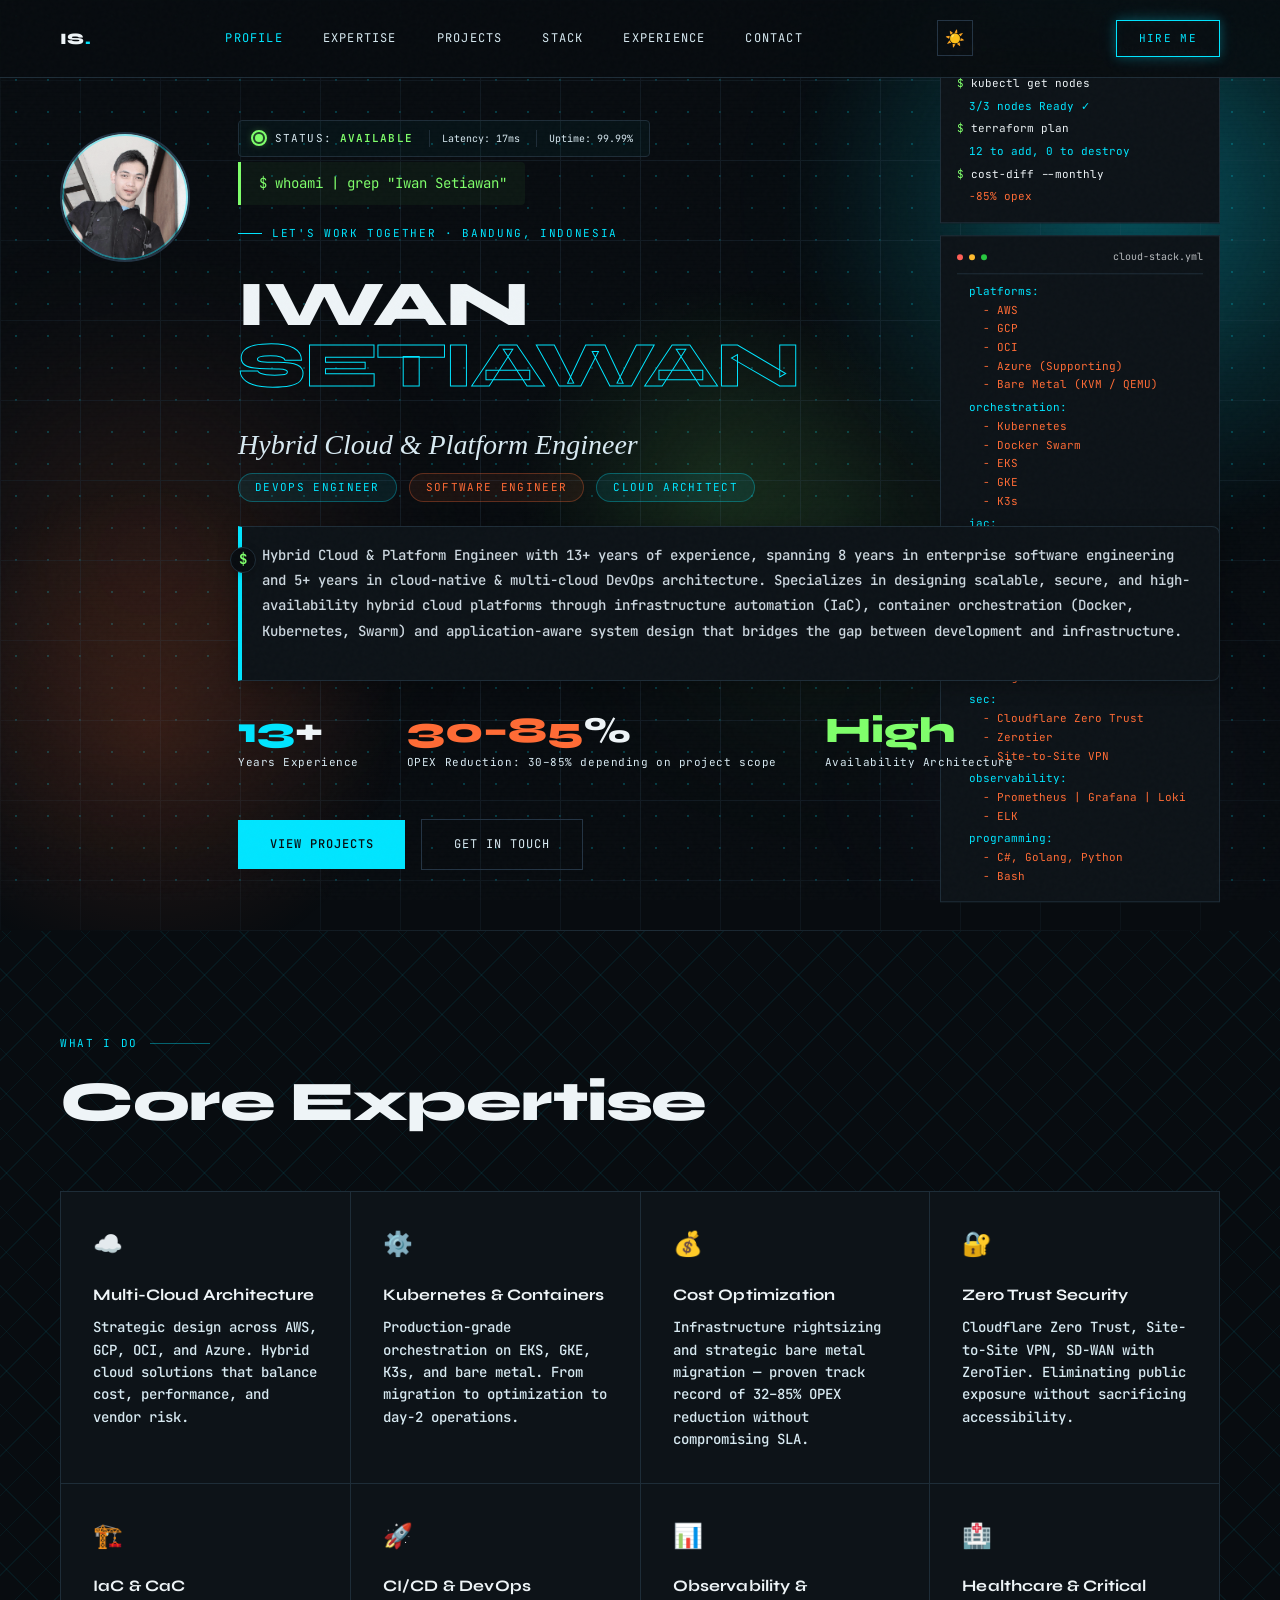
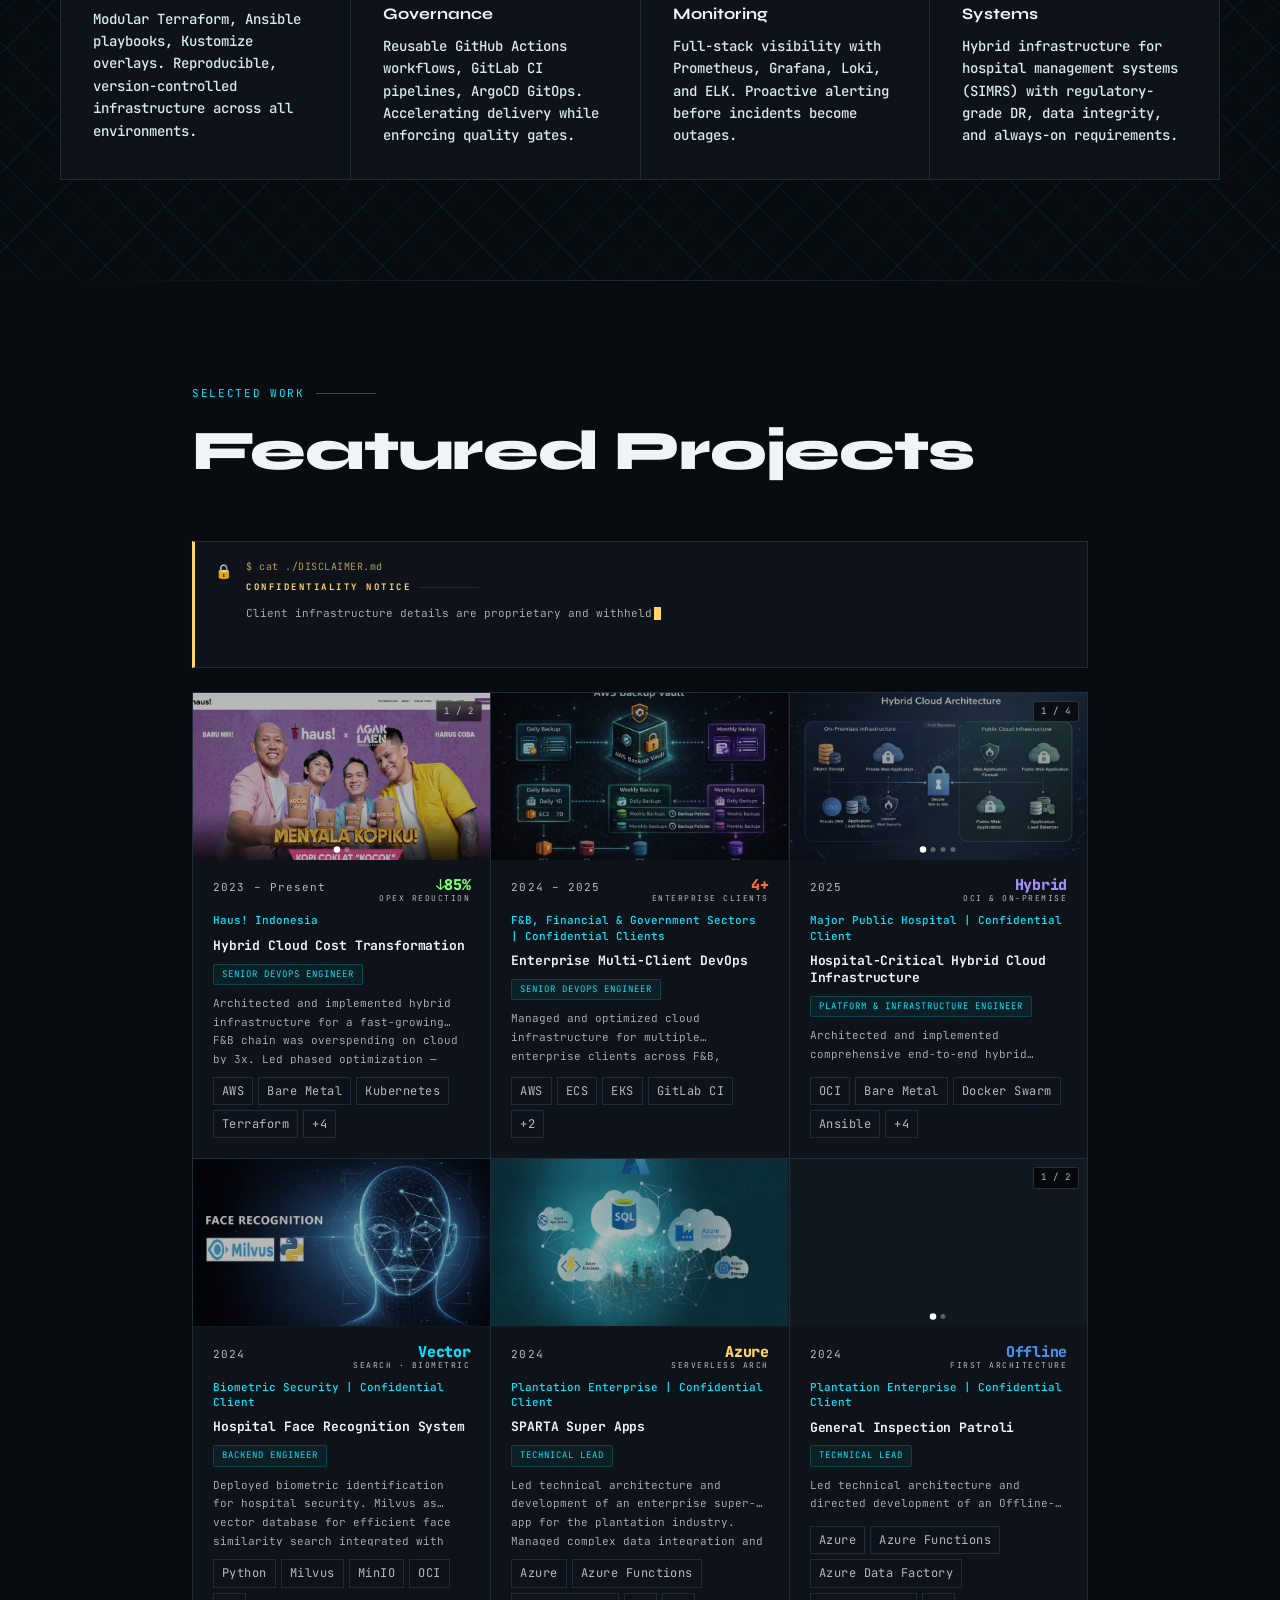
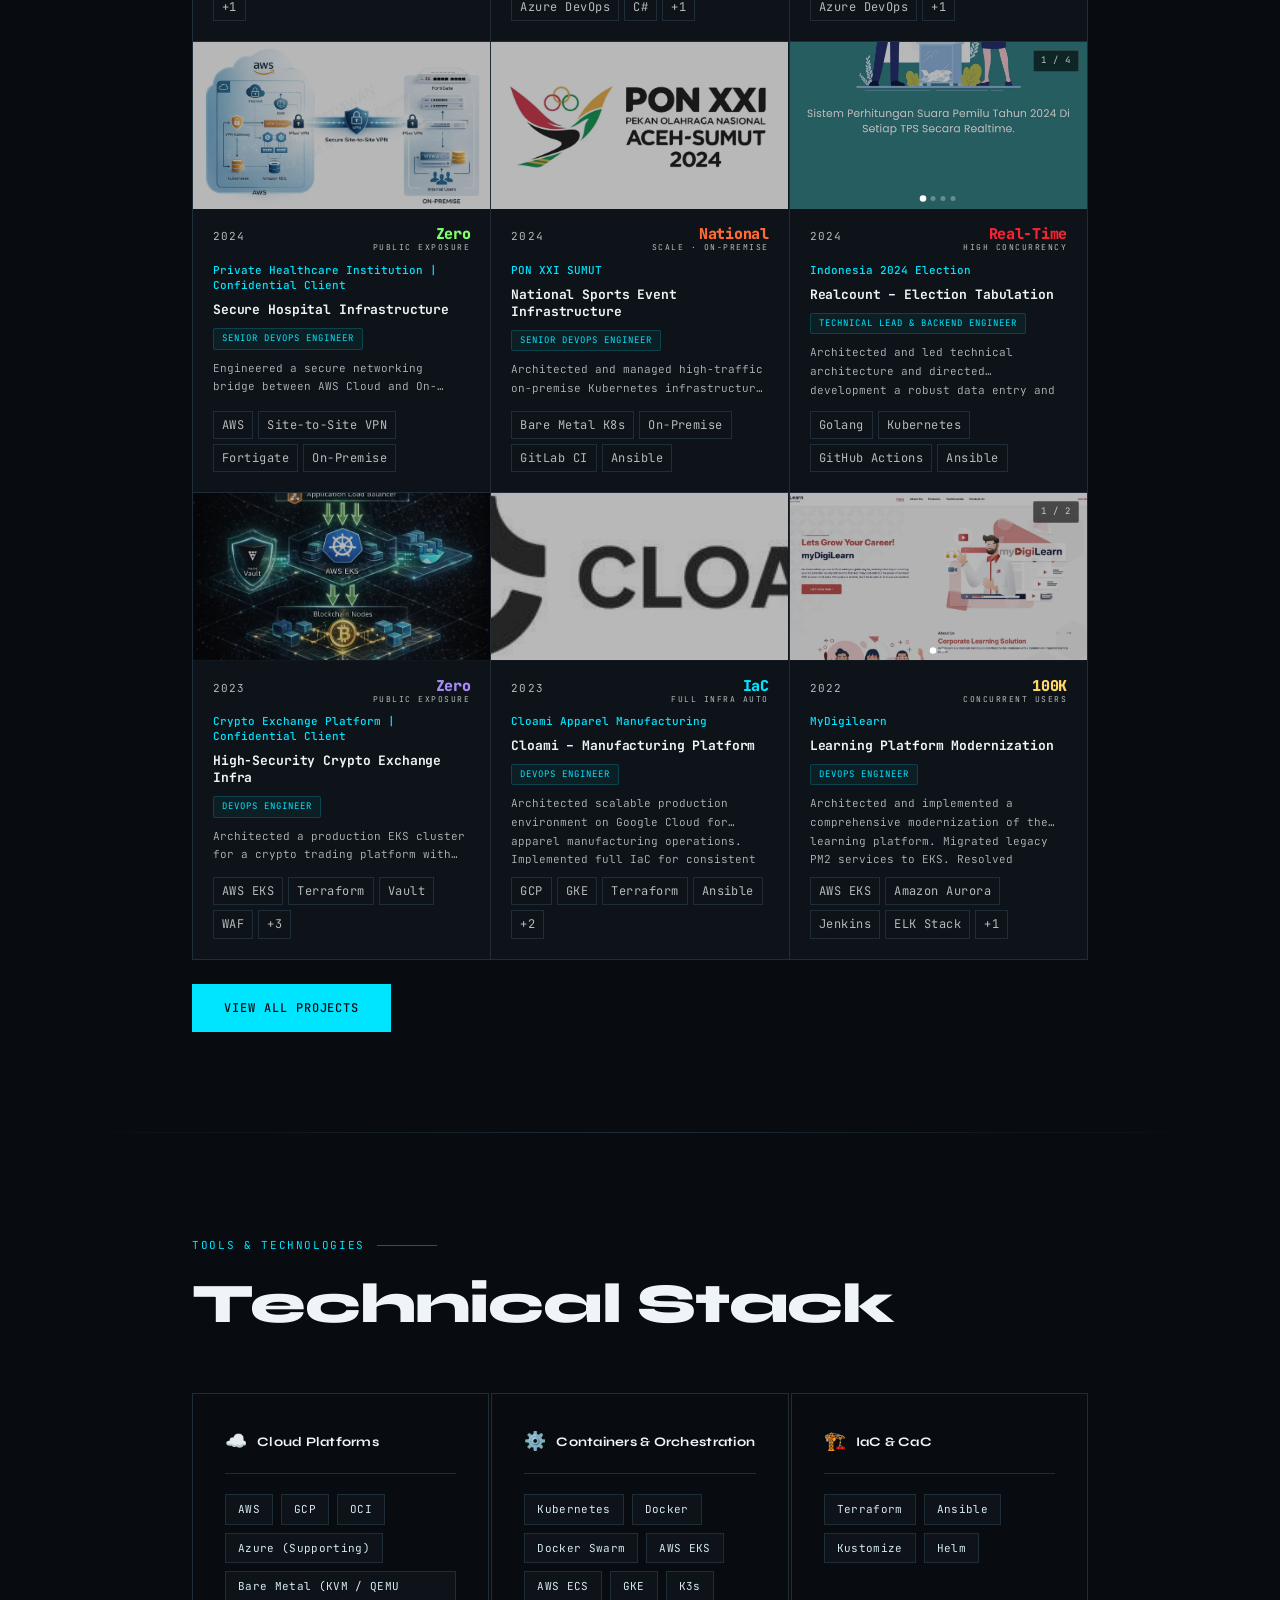
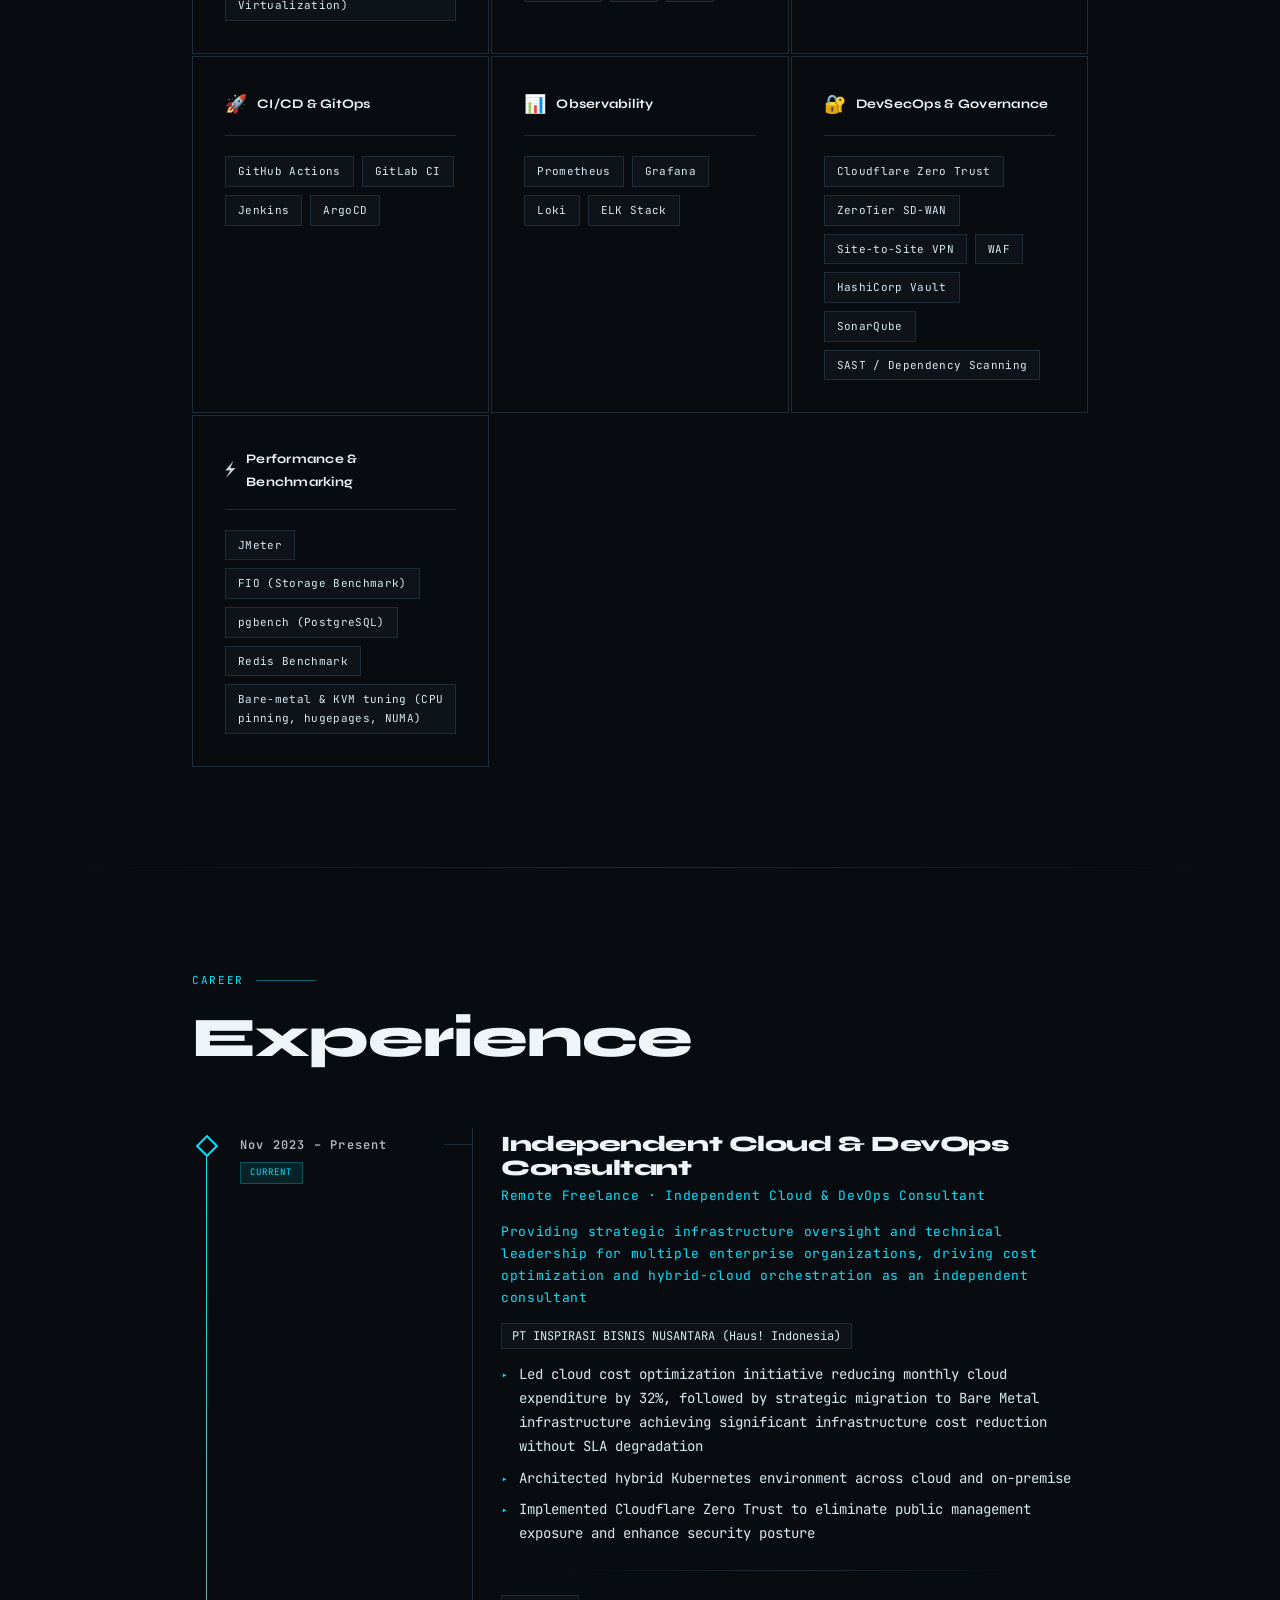
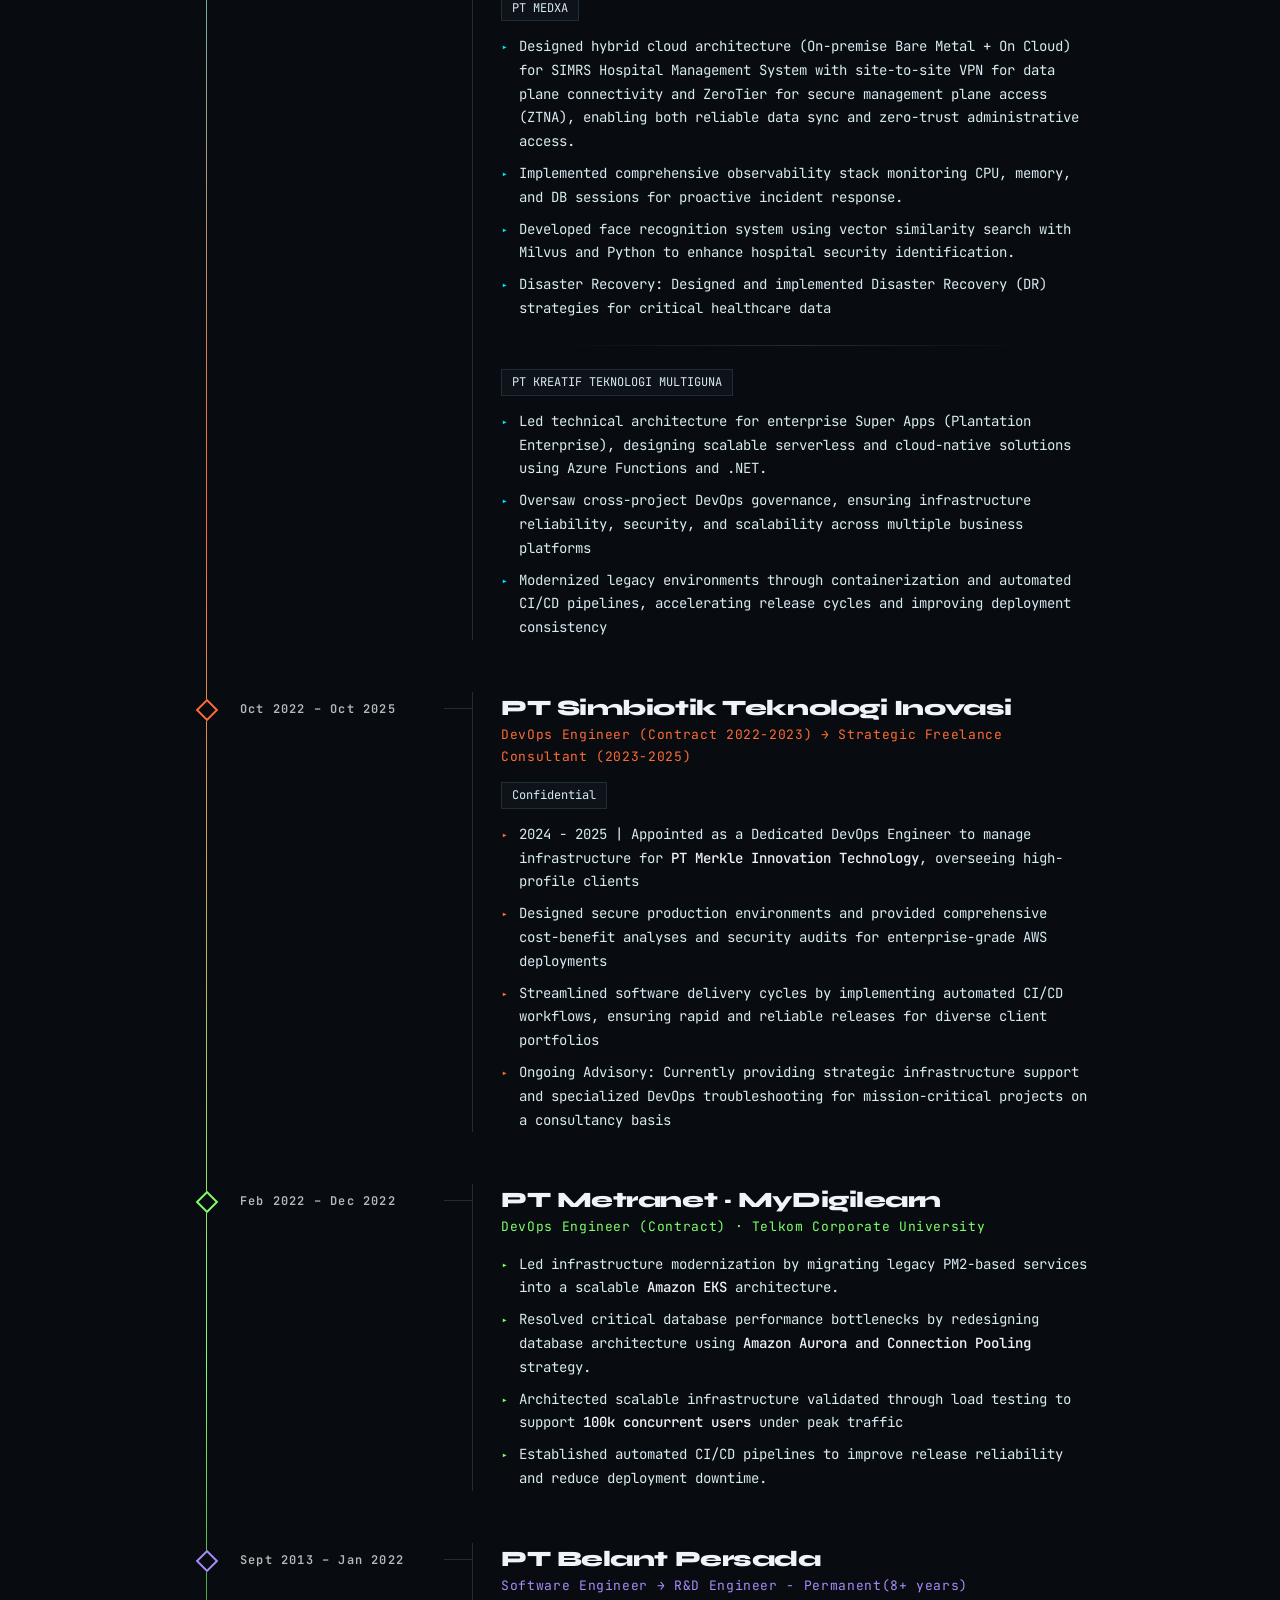
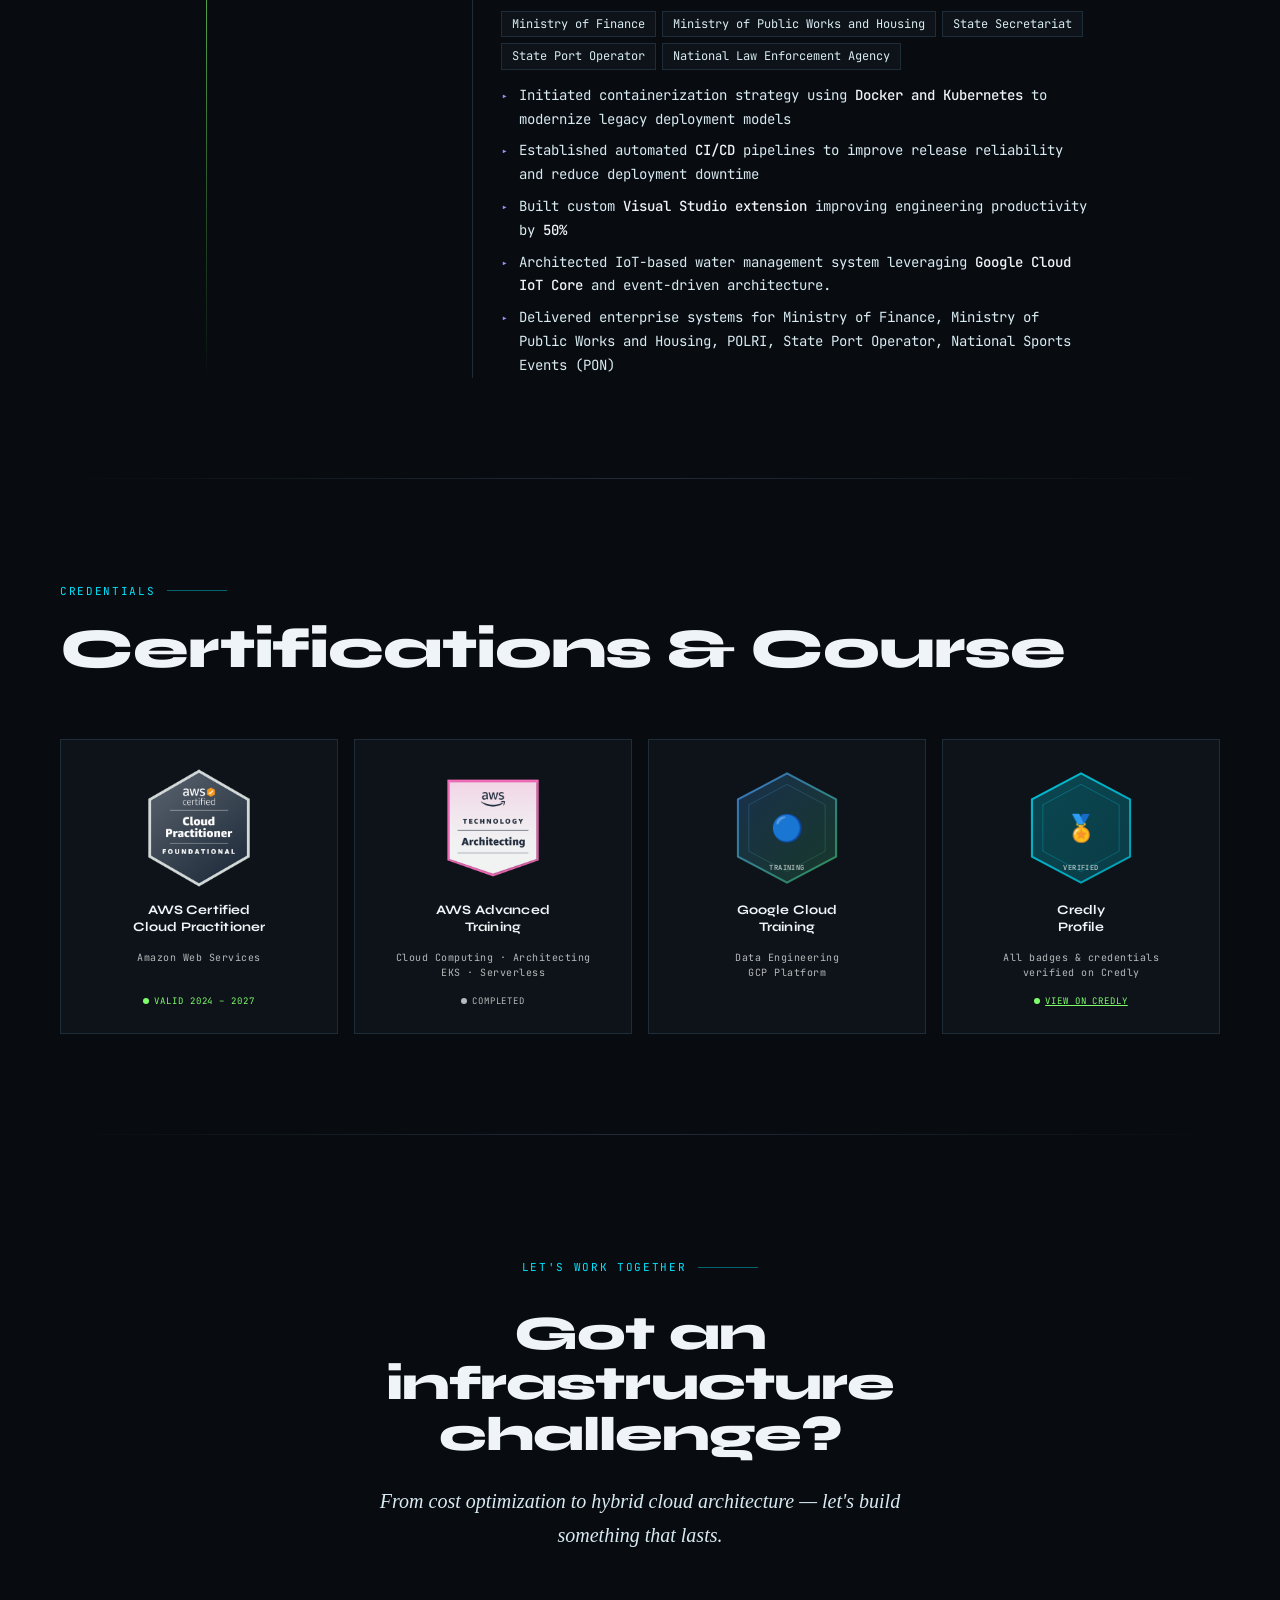
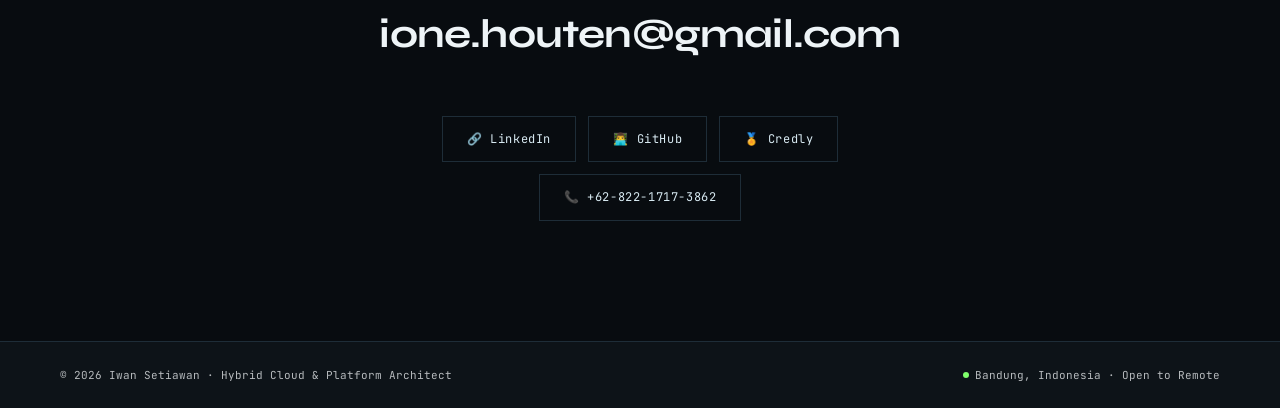
==== commit d8108dfb: "Update Cert valid" ====
--- a/index.html
+++ b/index.html
@@ -577,7 +577,7 @@
       <img src="./images/aws-arc.png" height="120"/>
       <div class="cert-name">AWS Advanced<br>Training</div>
       <div class="cert-meta">Cloud Computing ·  Architecting <br>EKS · Serverless</div>
-      <div class="cert-valid done"></div>
+      <div class="cert-valid done">Completed</div>
     </div>
 
     <!-- Google Cloud -->
@@ -602,7 +602,7 @@
       </div>
       <div class="cert-name">Google Cloud<br>Training</div>
       <div class="cert-meta">Data Engineering<br>GCP Platform</div>
-      <div class="cert-valid done">Completed</div>
+      <!-- <div class="cert-valid done">Completed</div> -->
     </div>
 
     <!-- Credly Profile -->
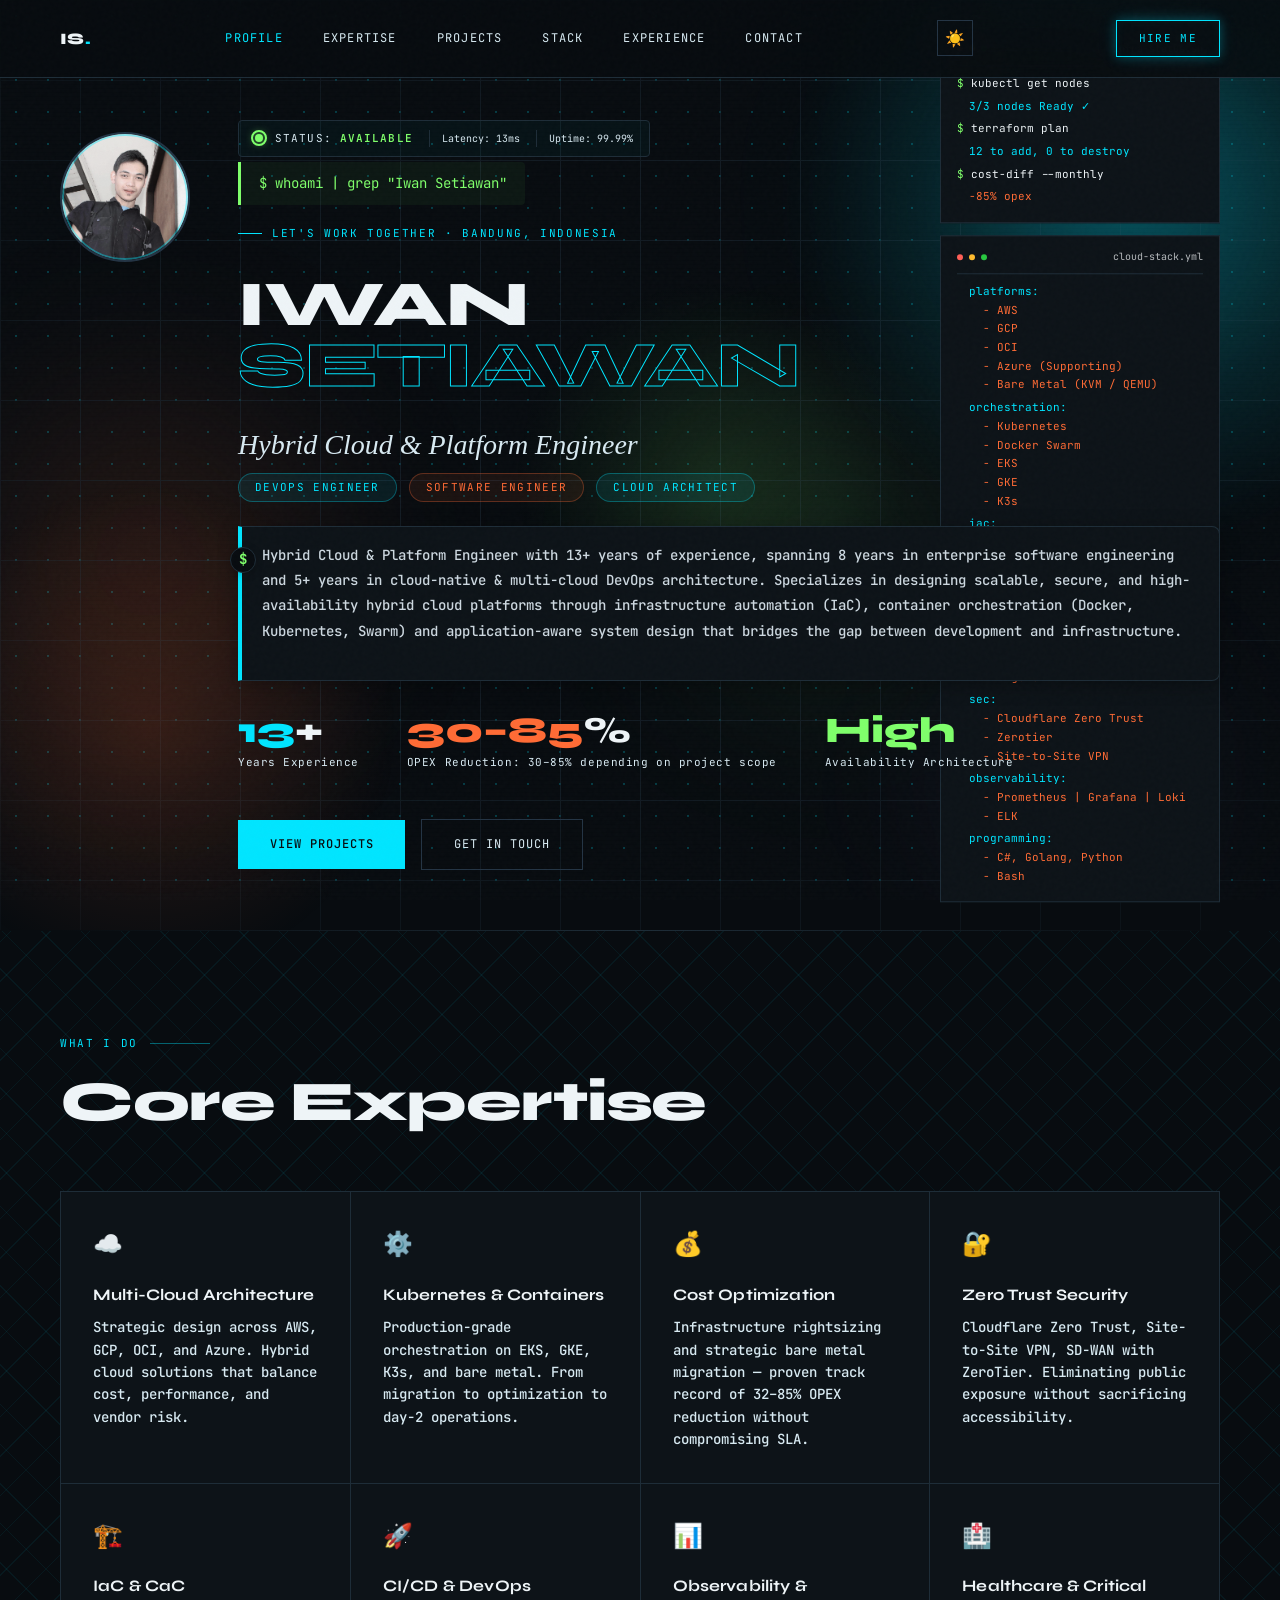
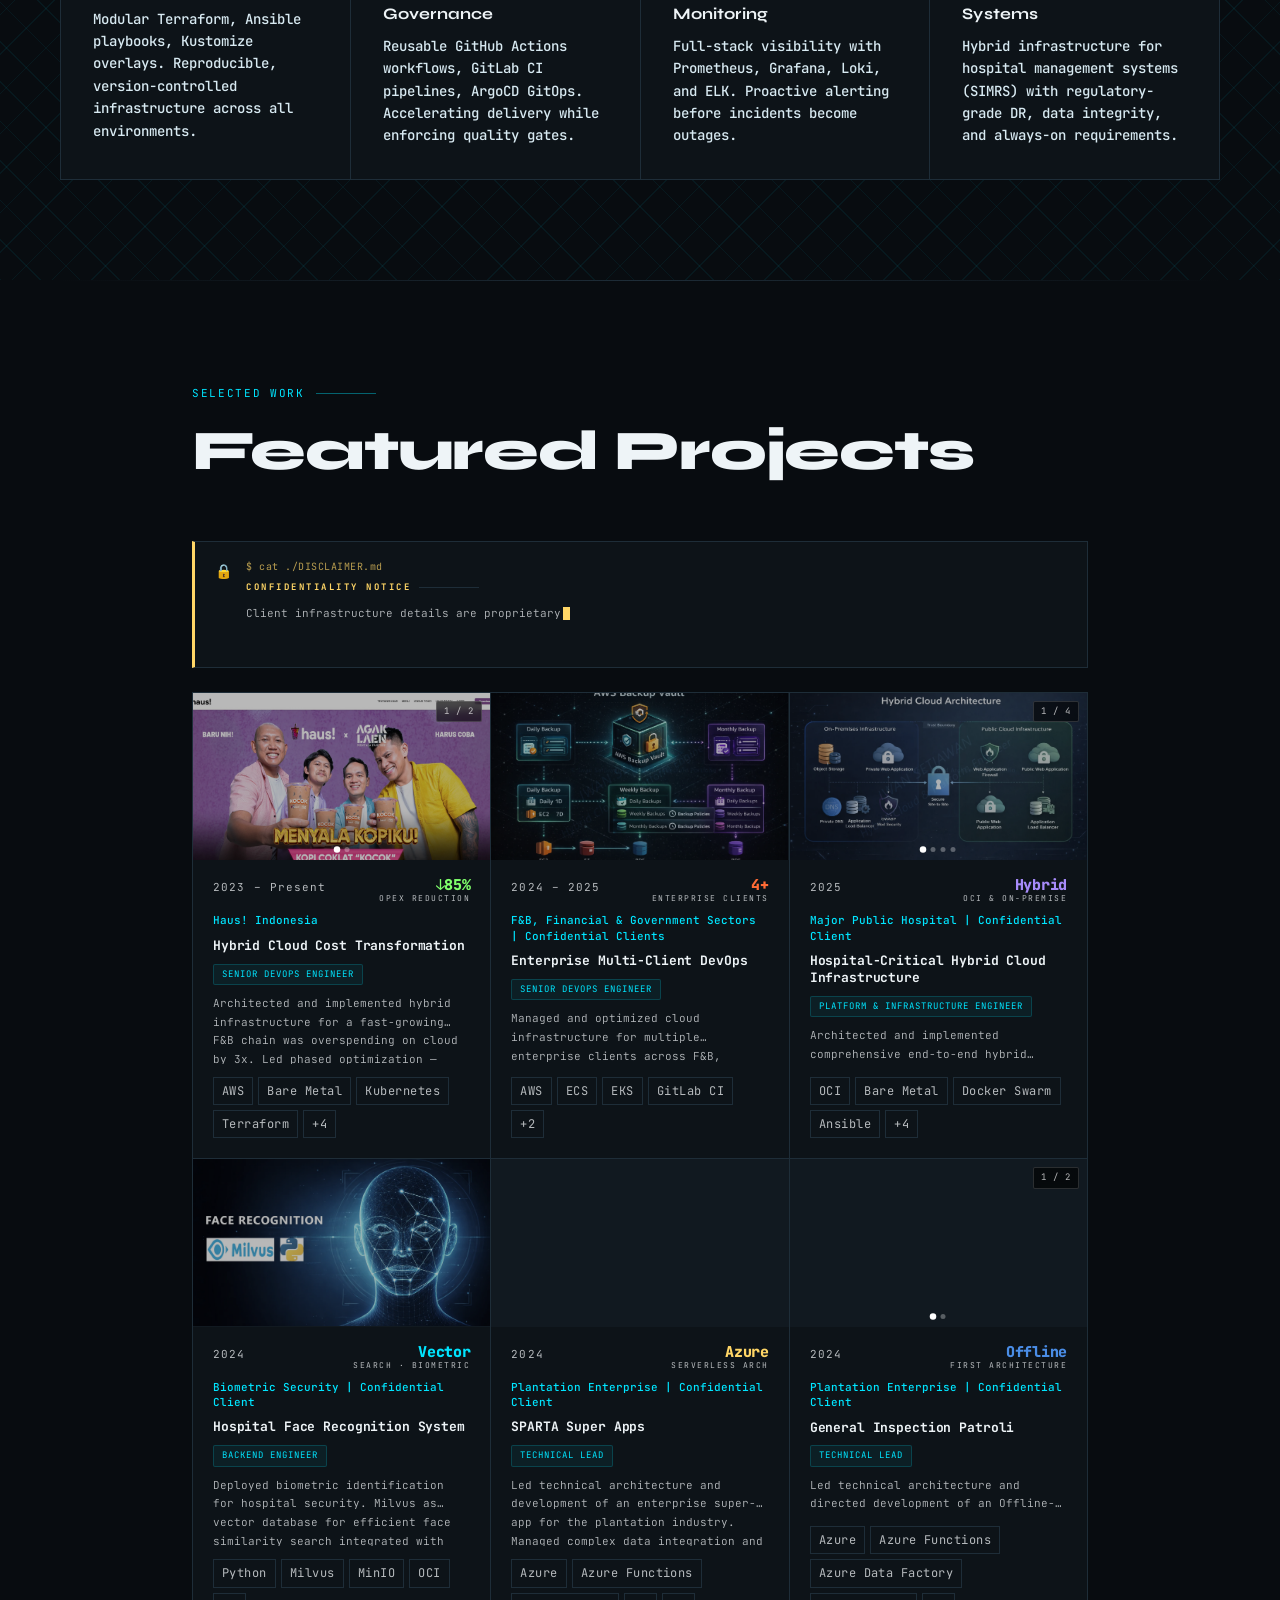
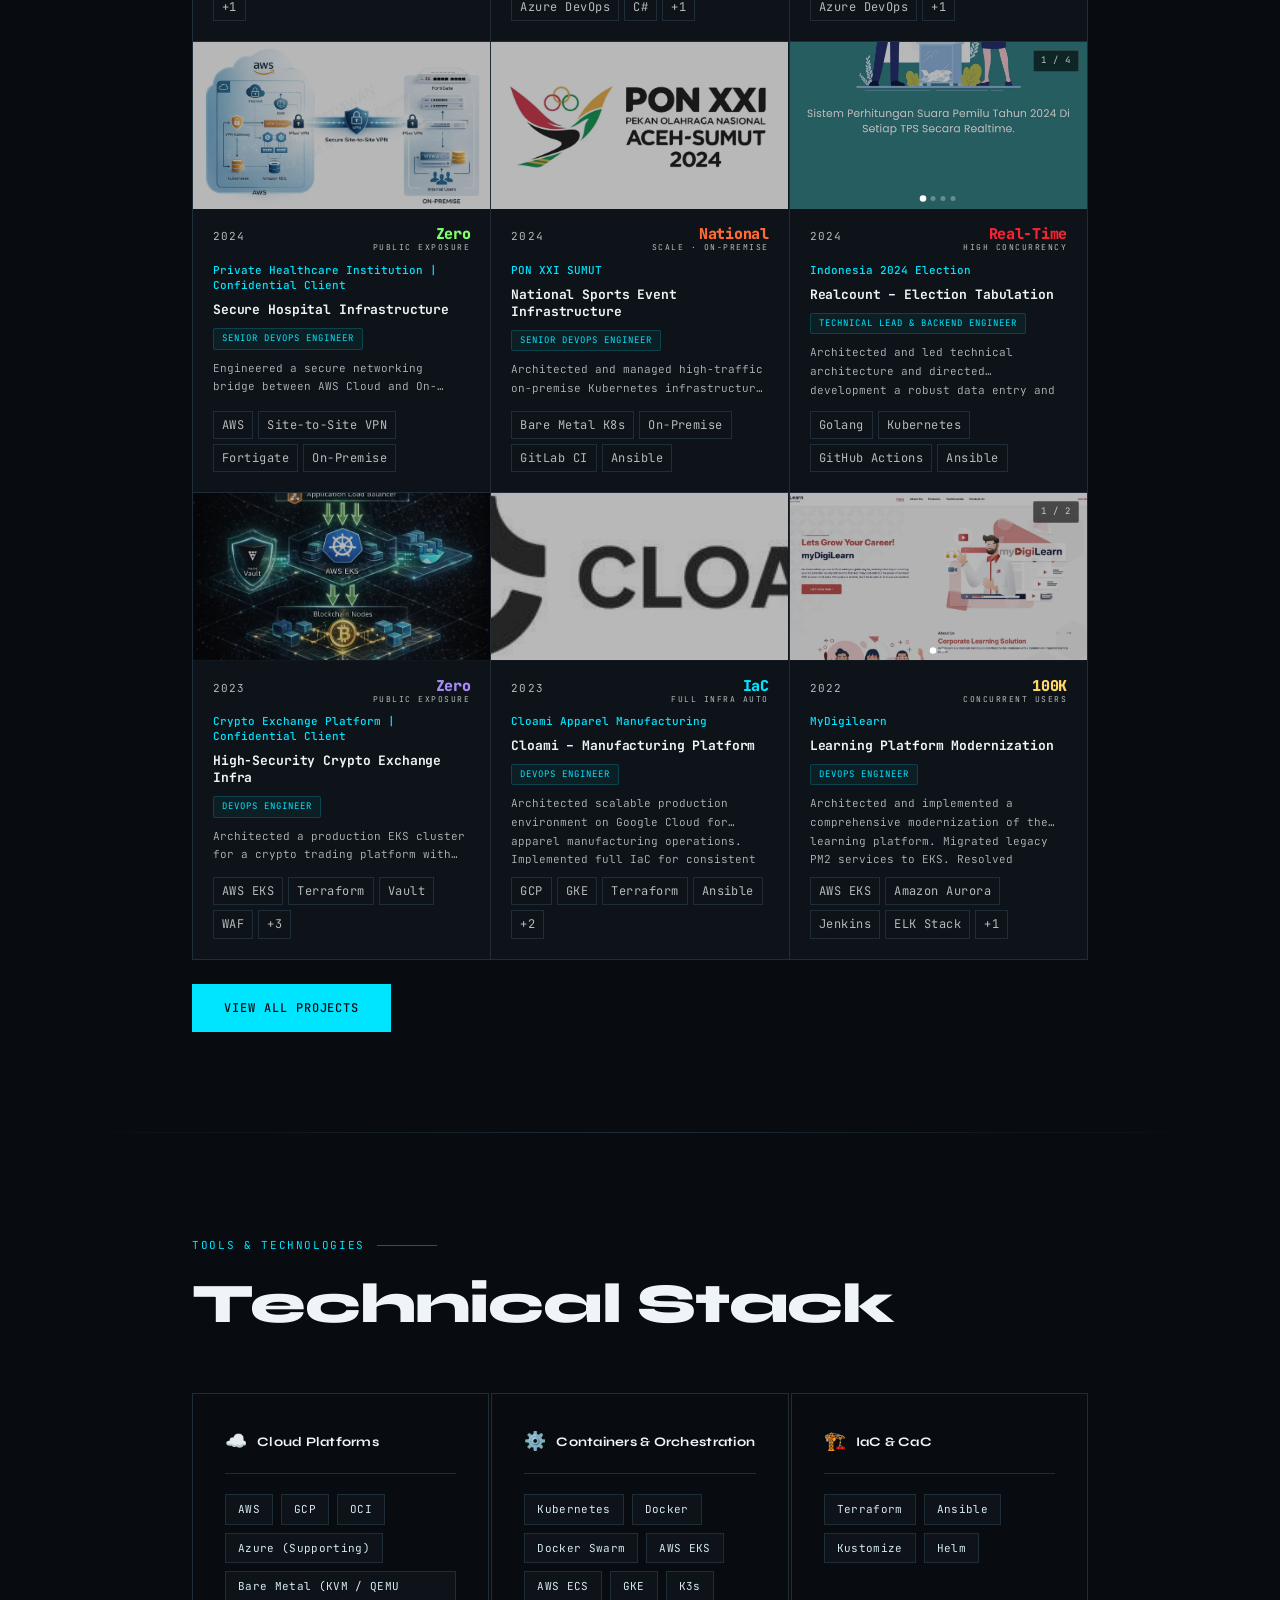
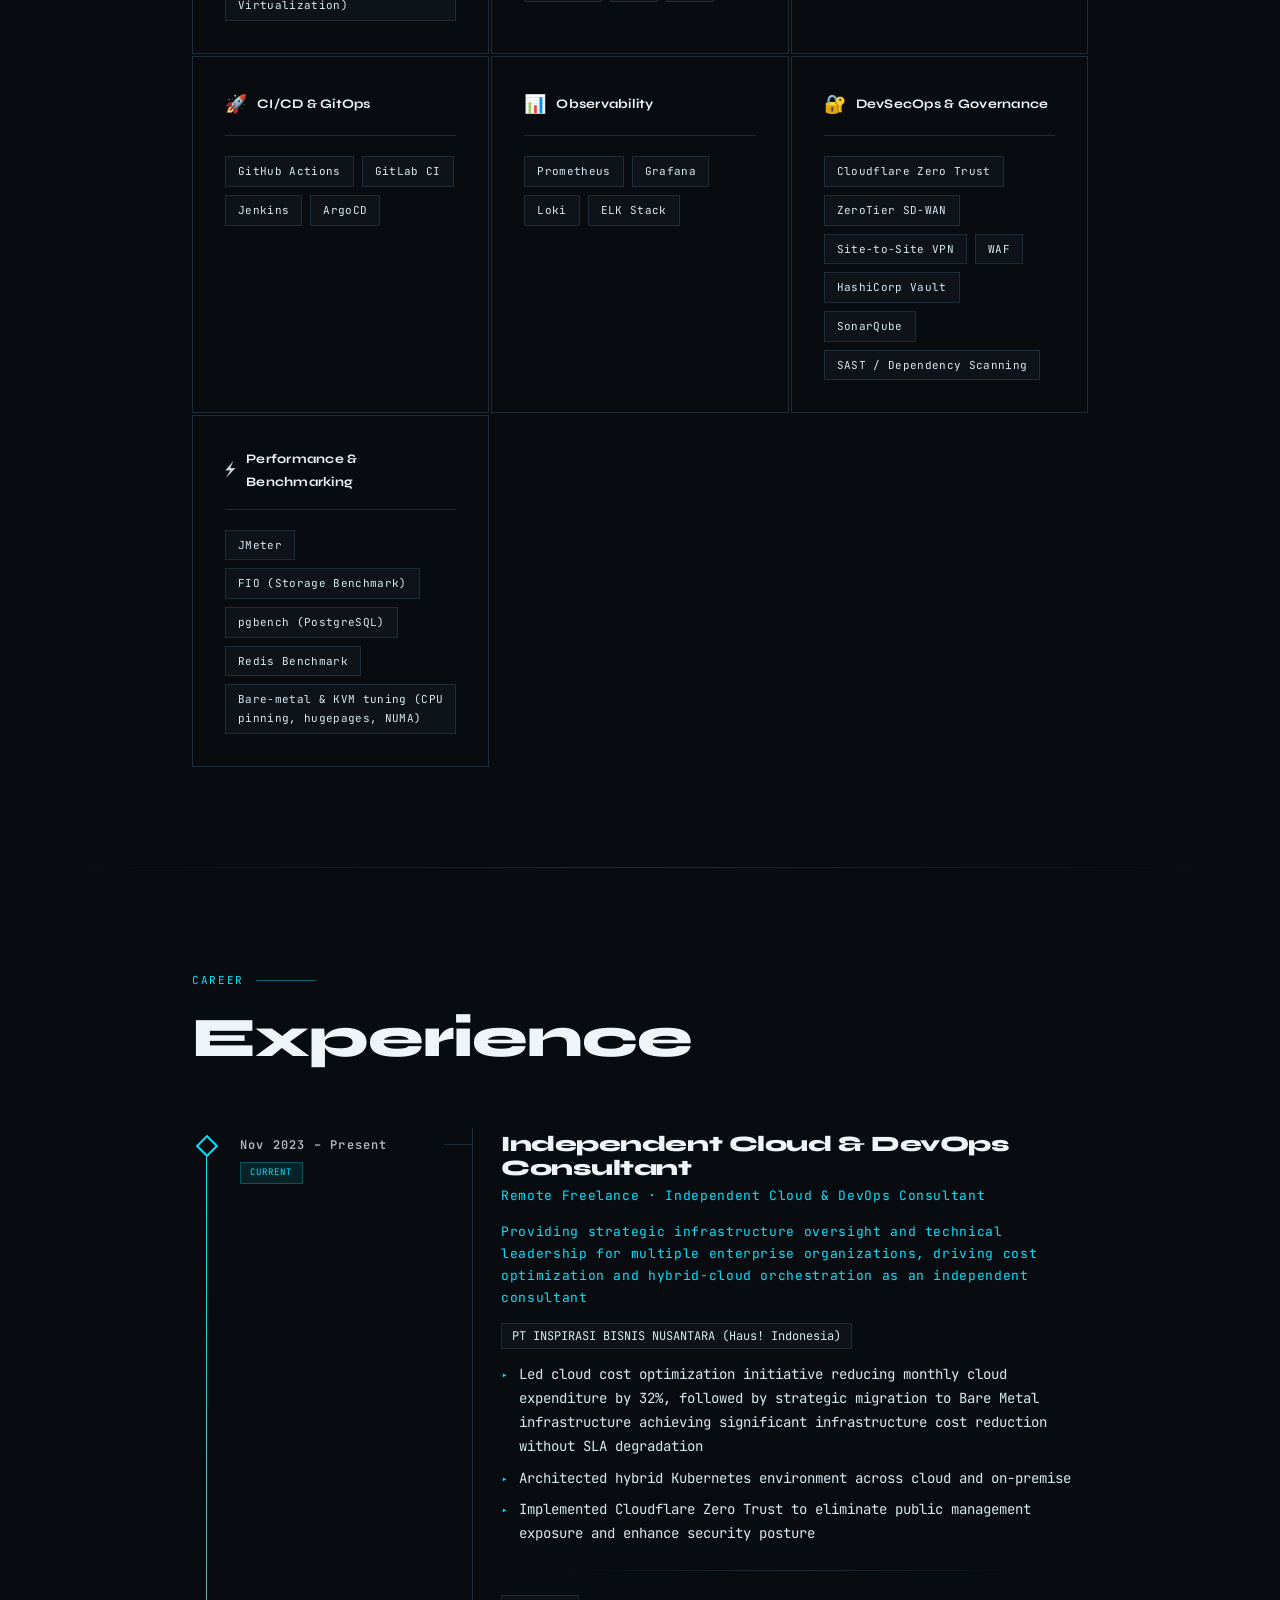
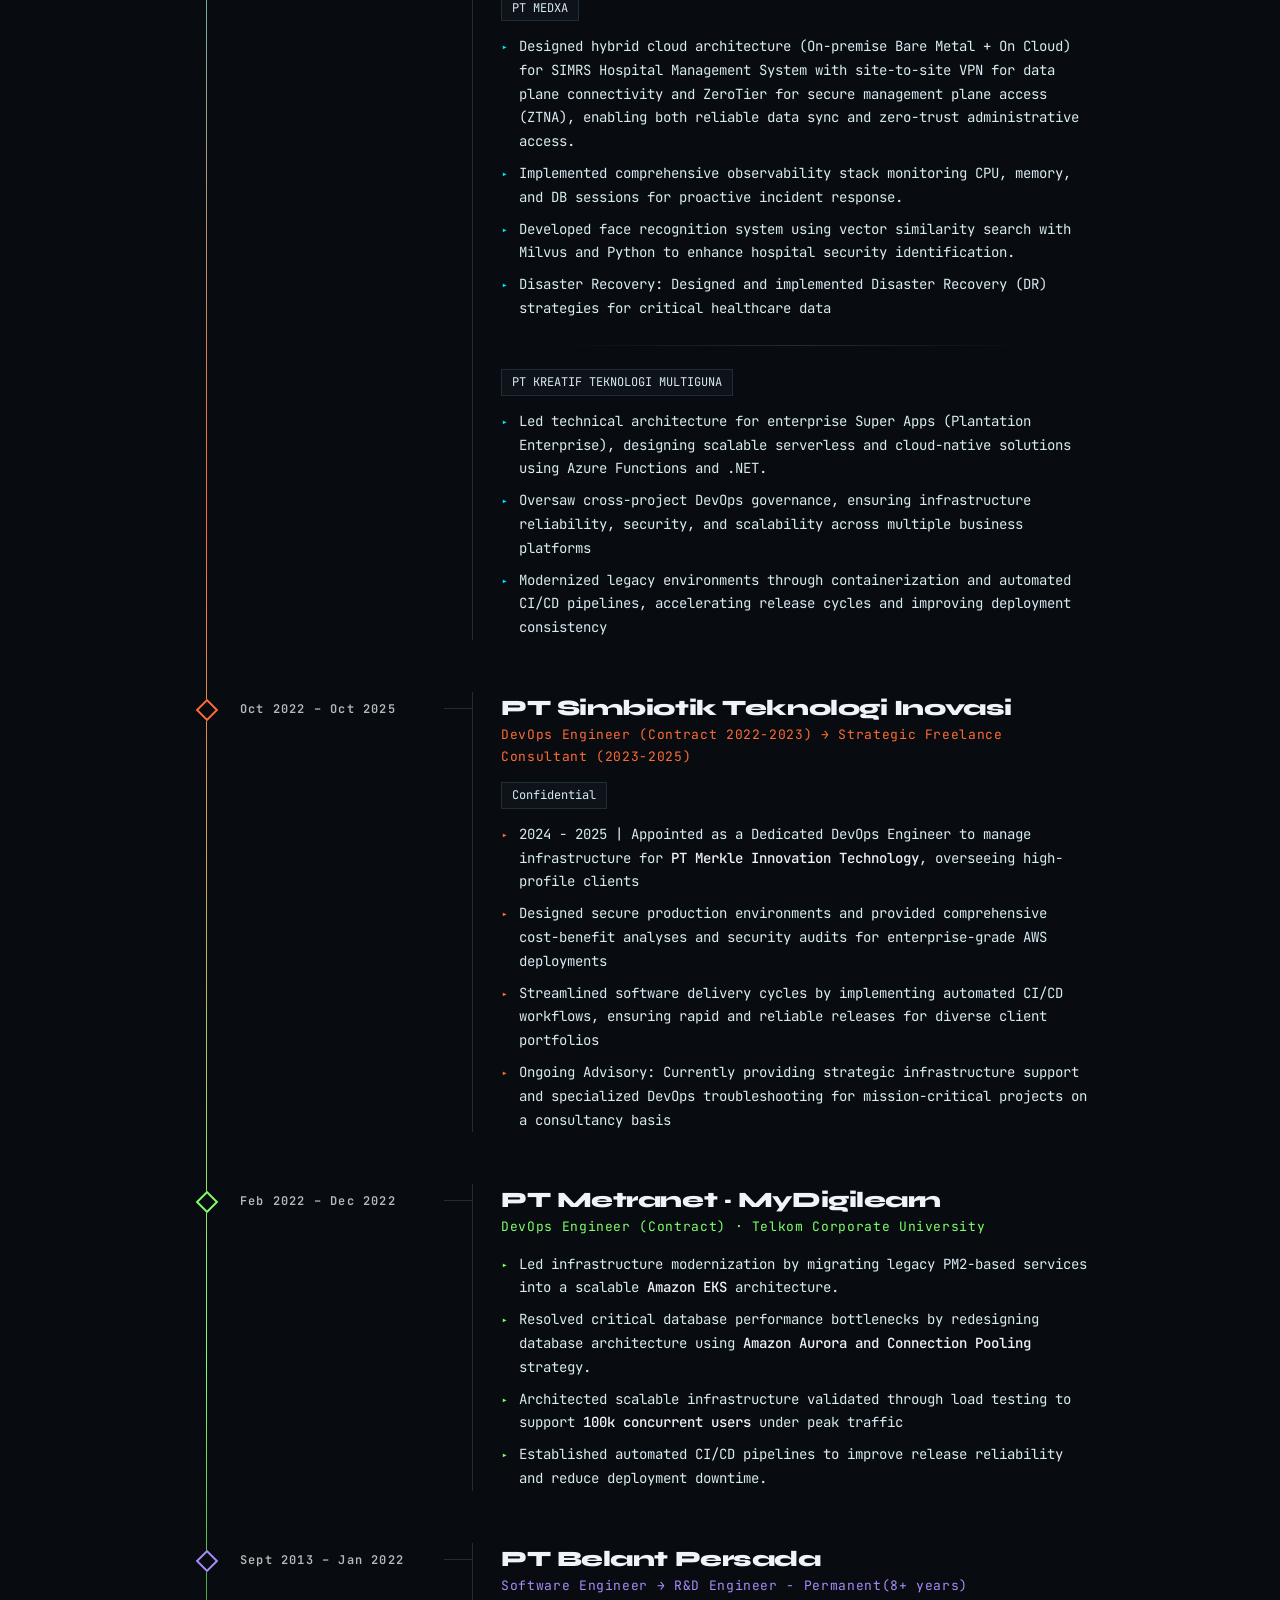
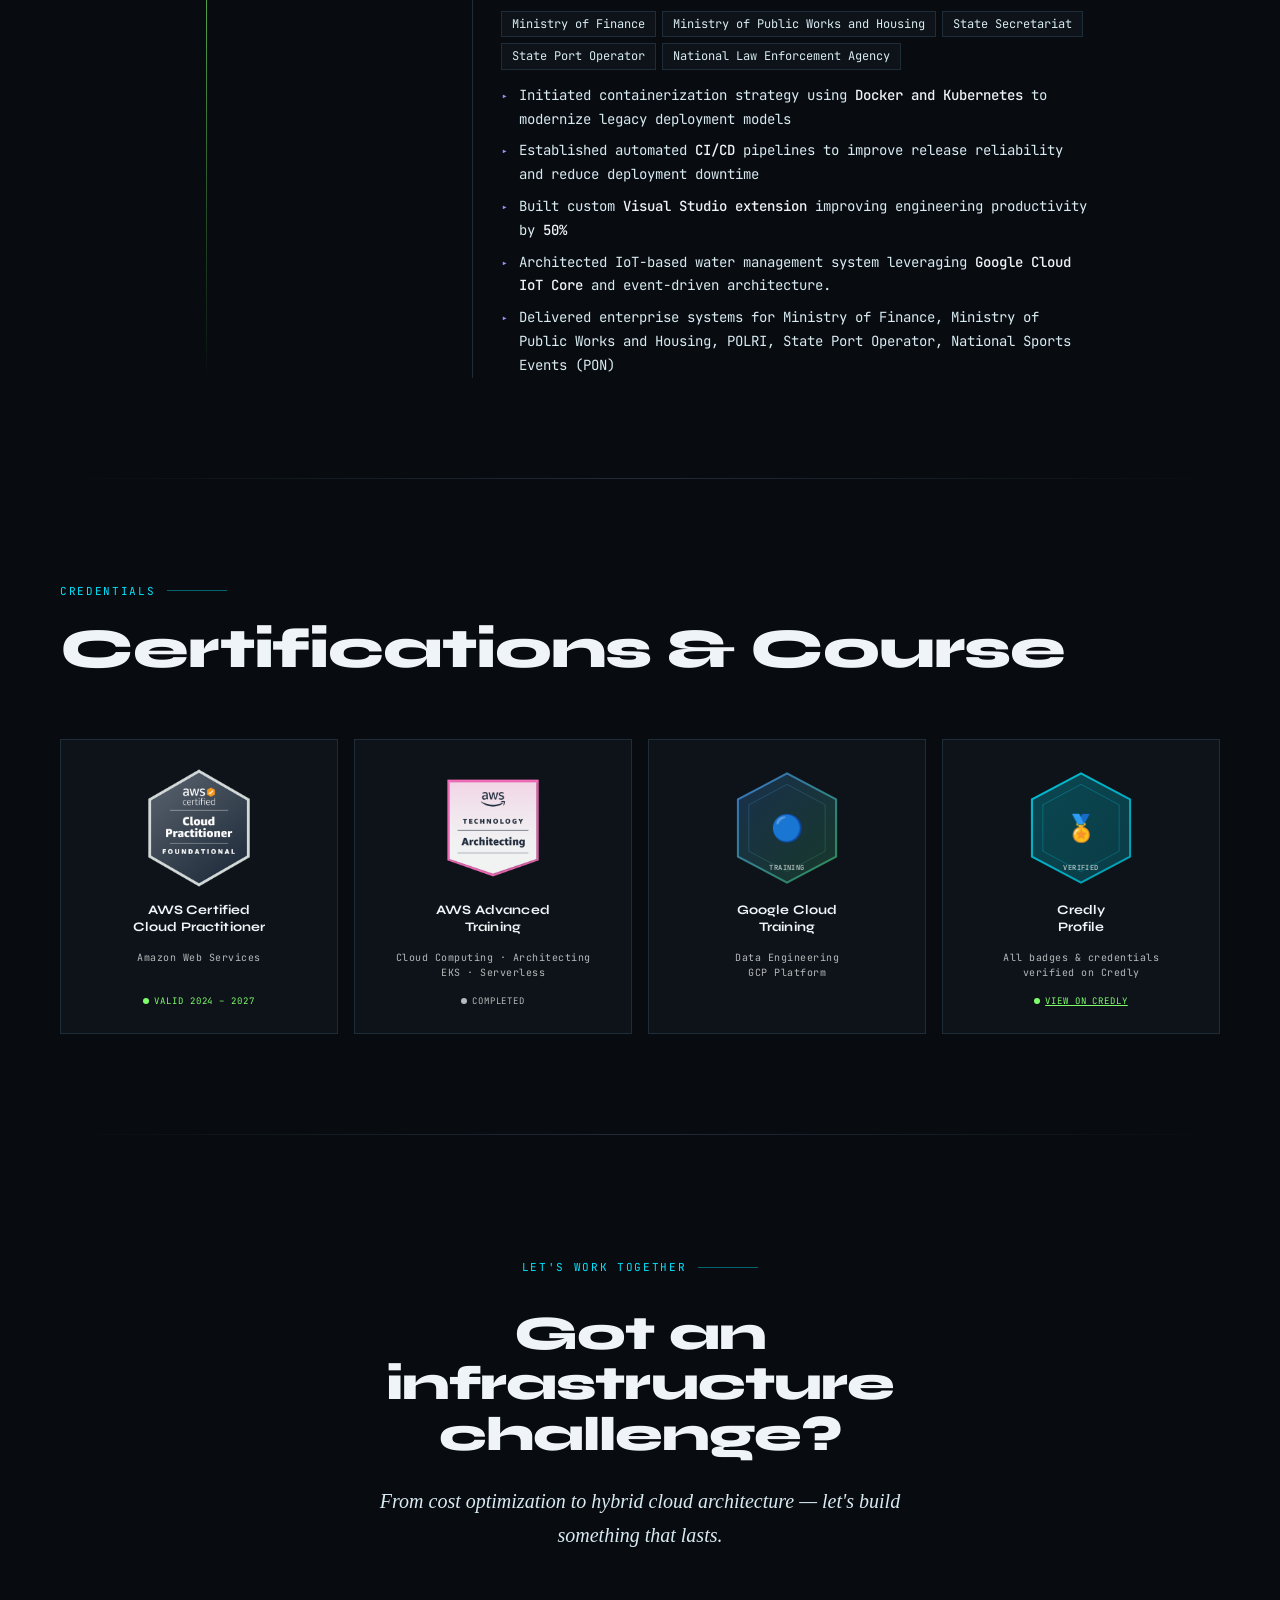
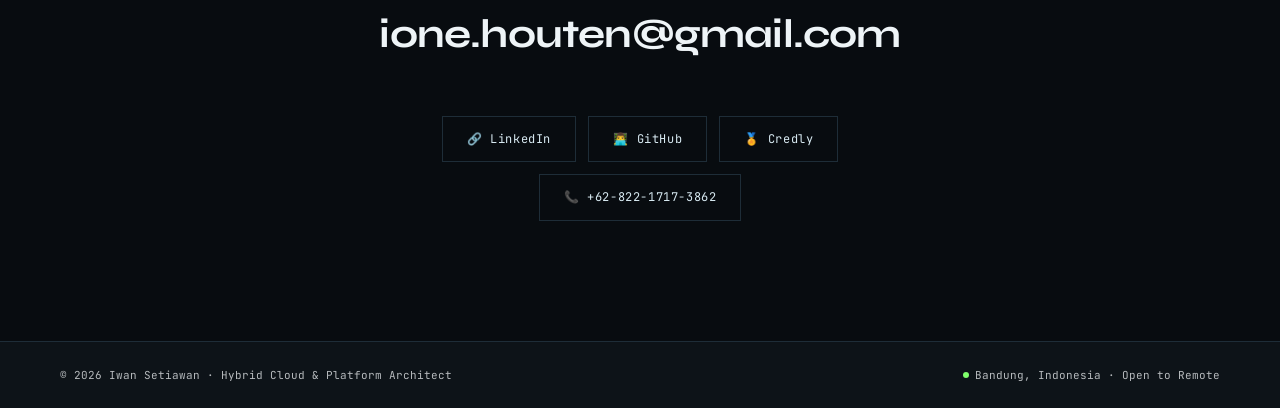
==== commit 12c9710a: "Update Linkdin Url" ====
--- a/index.html
+++ b/index.html
@@ -648,7 +648,7 @@
     <p class="contact-tagline">From cost optimization to hybrid cloud architecture — let's build something that lasts.</p>
     <a href="mailto:ione.houten@gmail.com" class="contact-email">ione.houten@gmail.com</a>
     <div class="contact-links">
-      <a href="https://linkedin.com/in/ionehouten" target="_blank" class="contact-link">
+      <a href="https://id.linkedin.com/in/ionehouten" target="_blank" class="contact-link">
         <span>🔗</span> LinkedIn
       </a>
       <a href="https://github.com/ionehouten" target="_blank" class="contact-link">
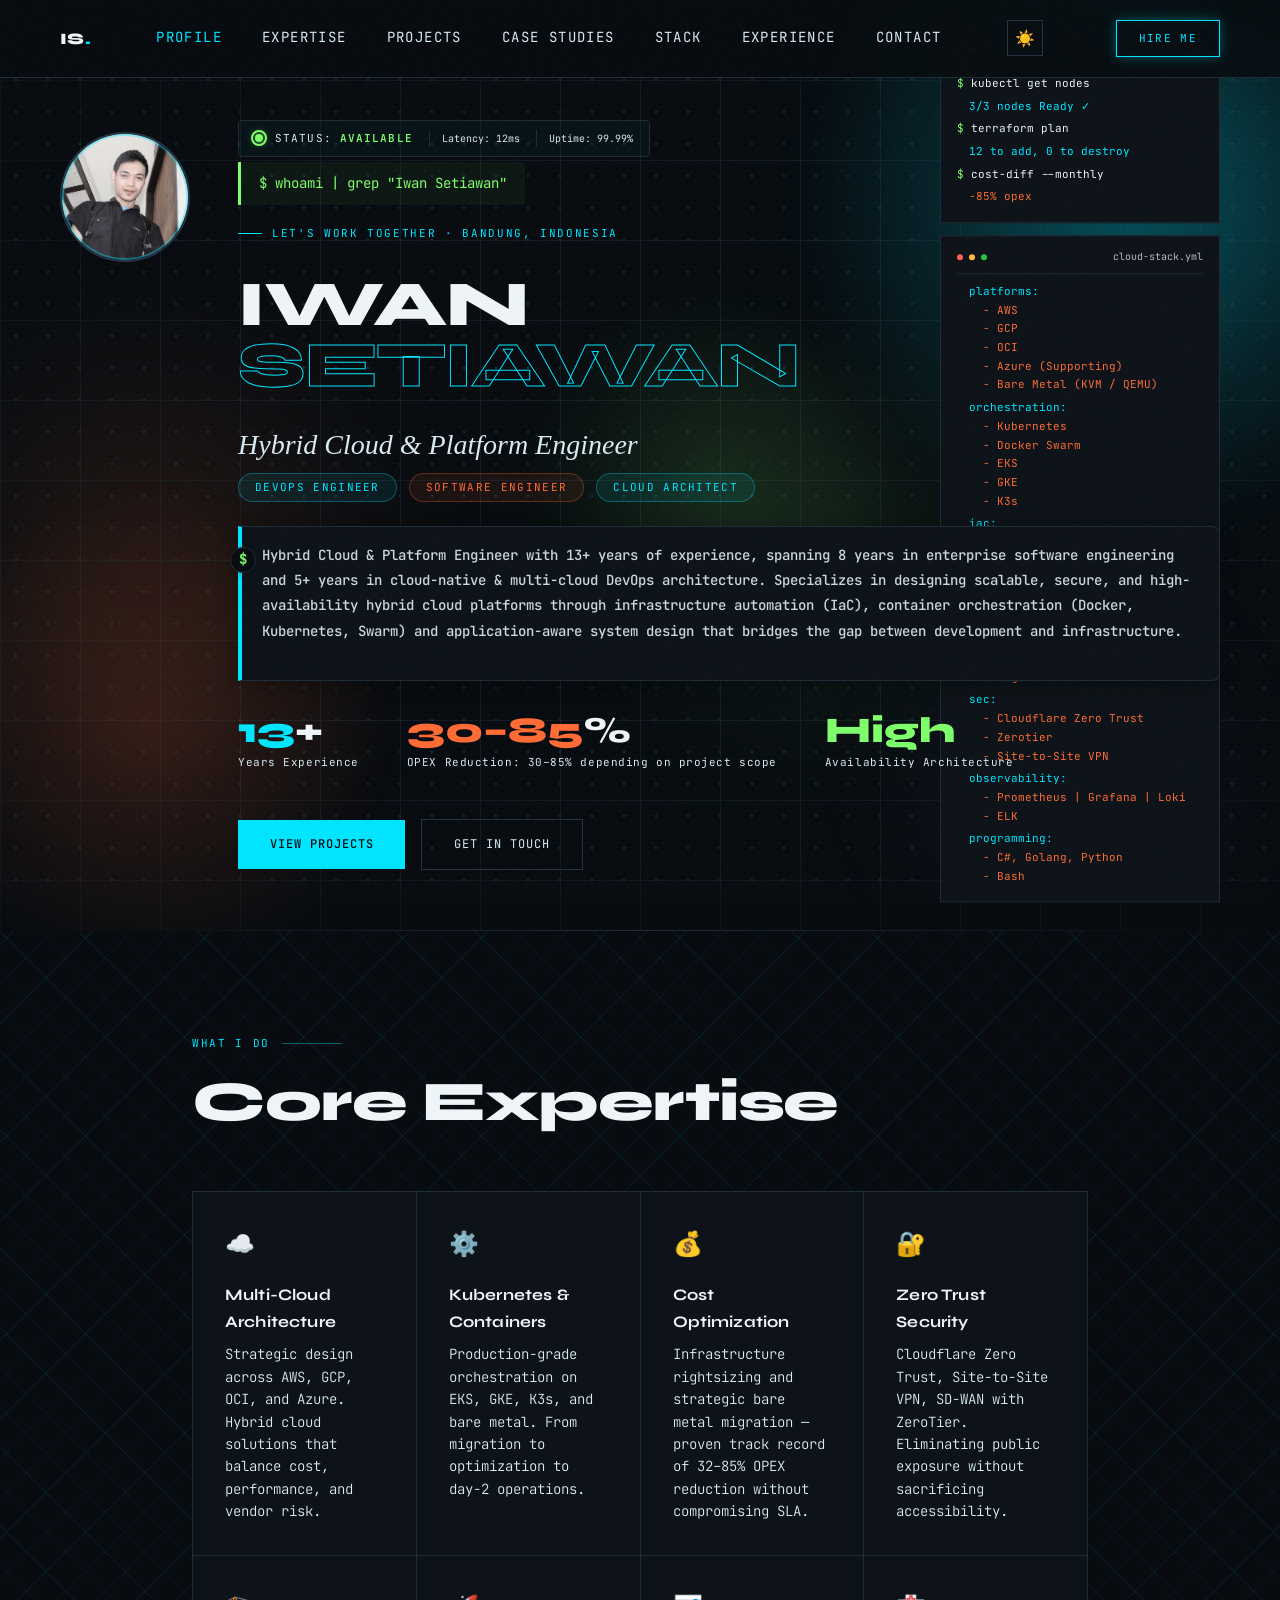
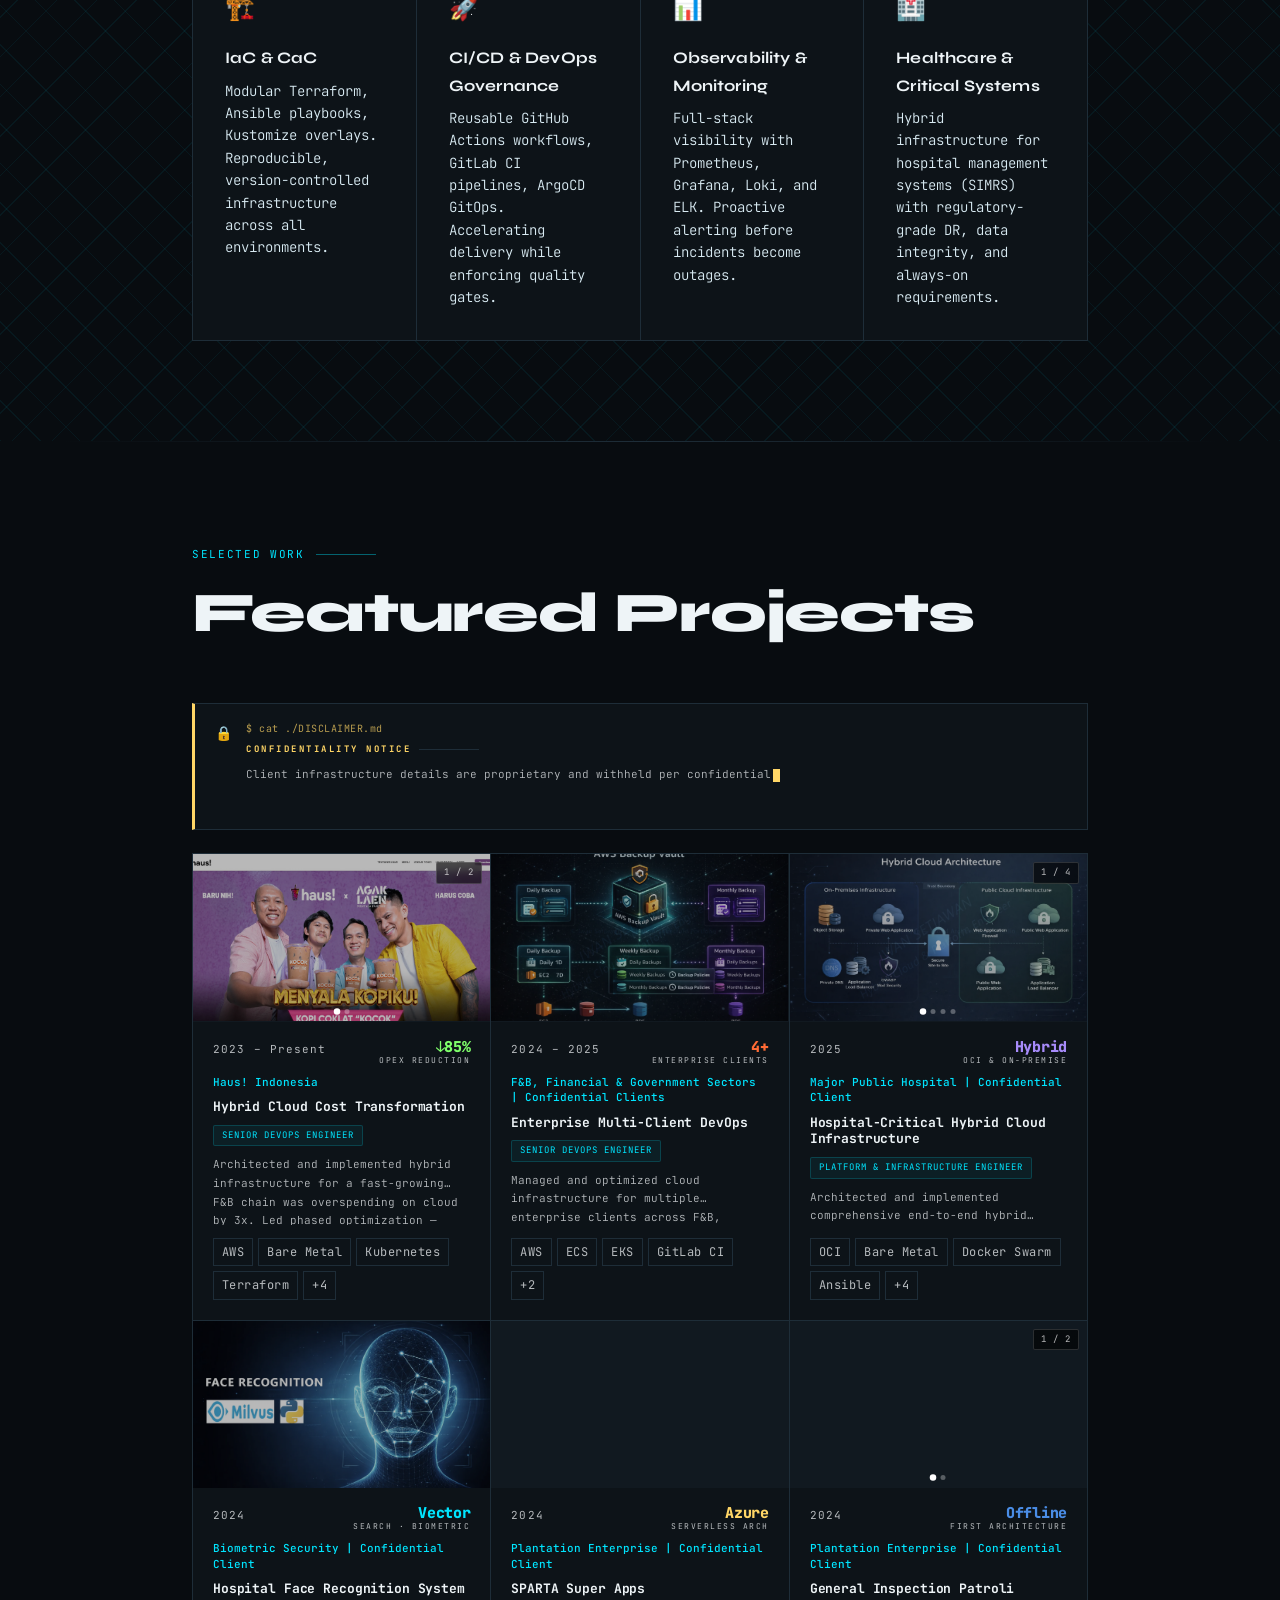
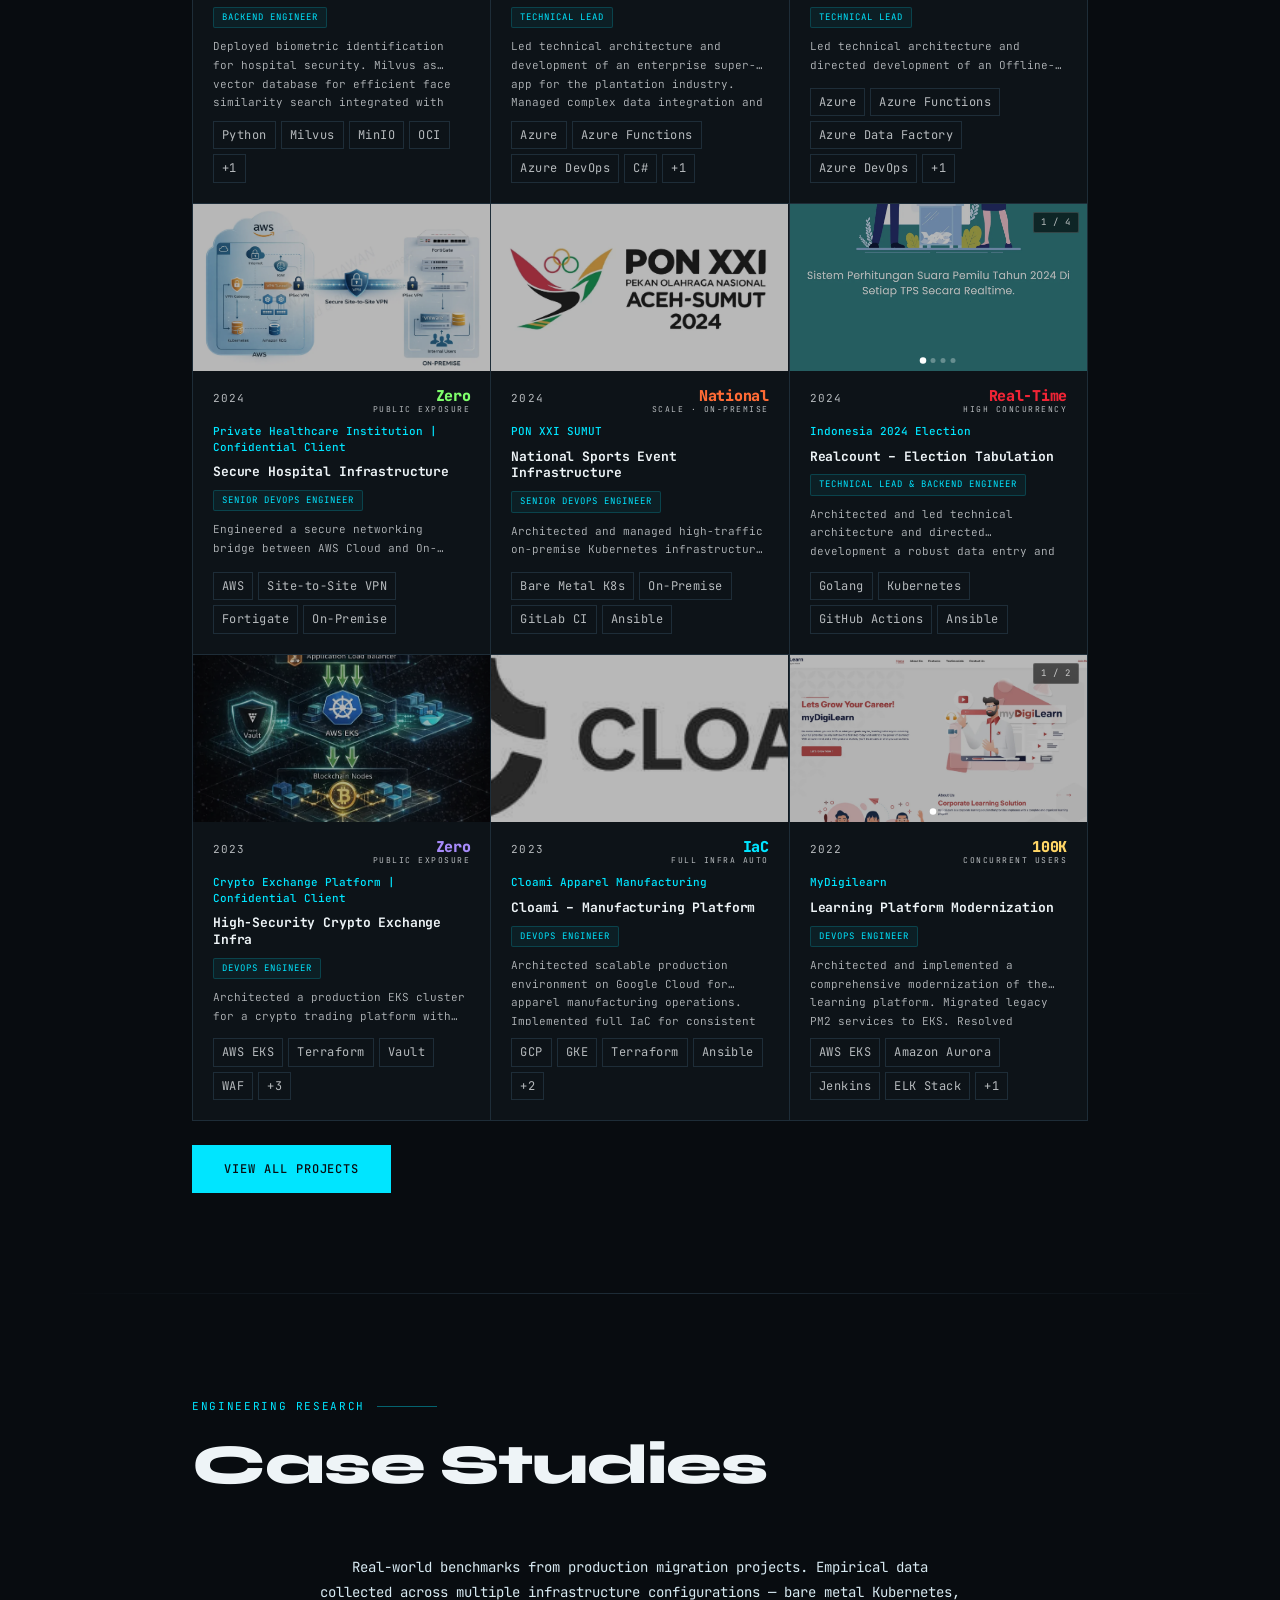
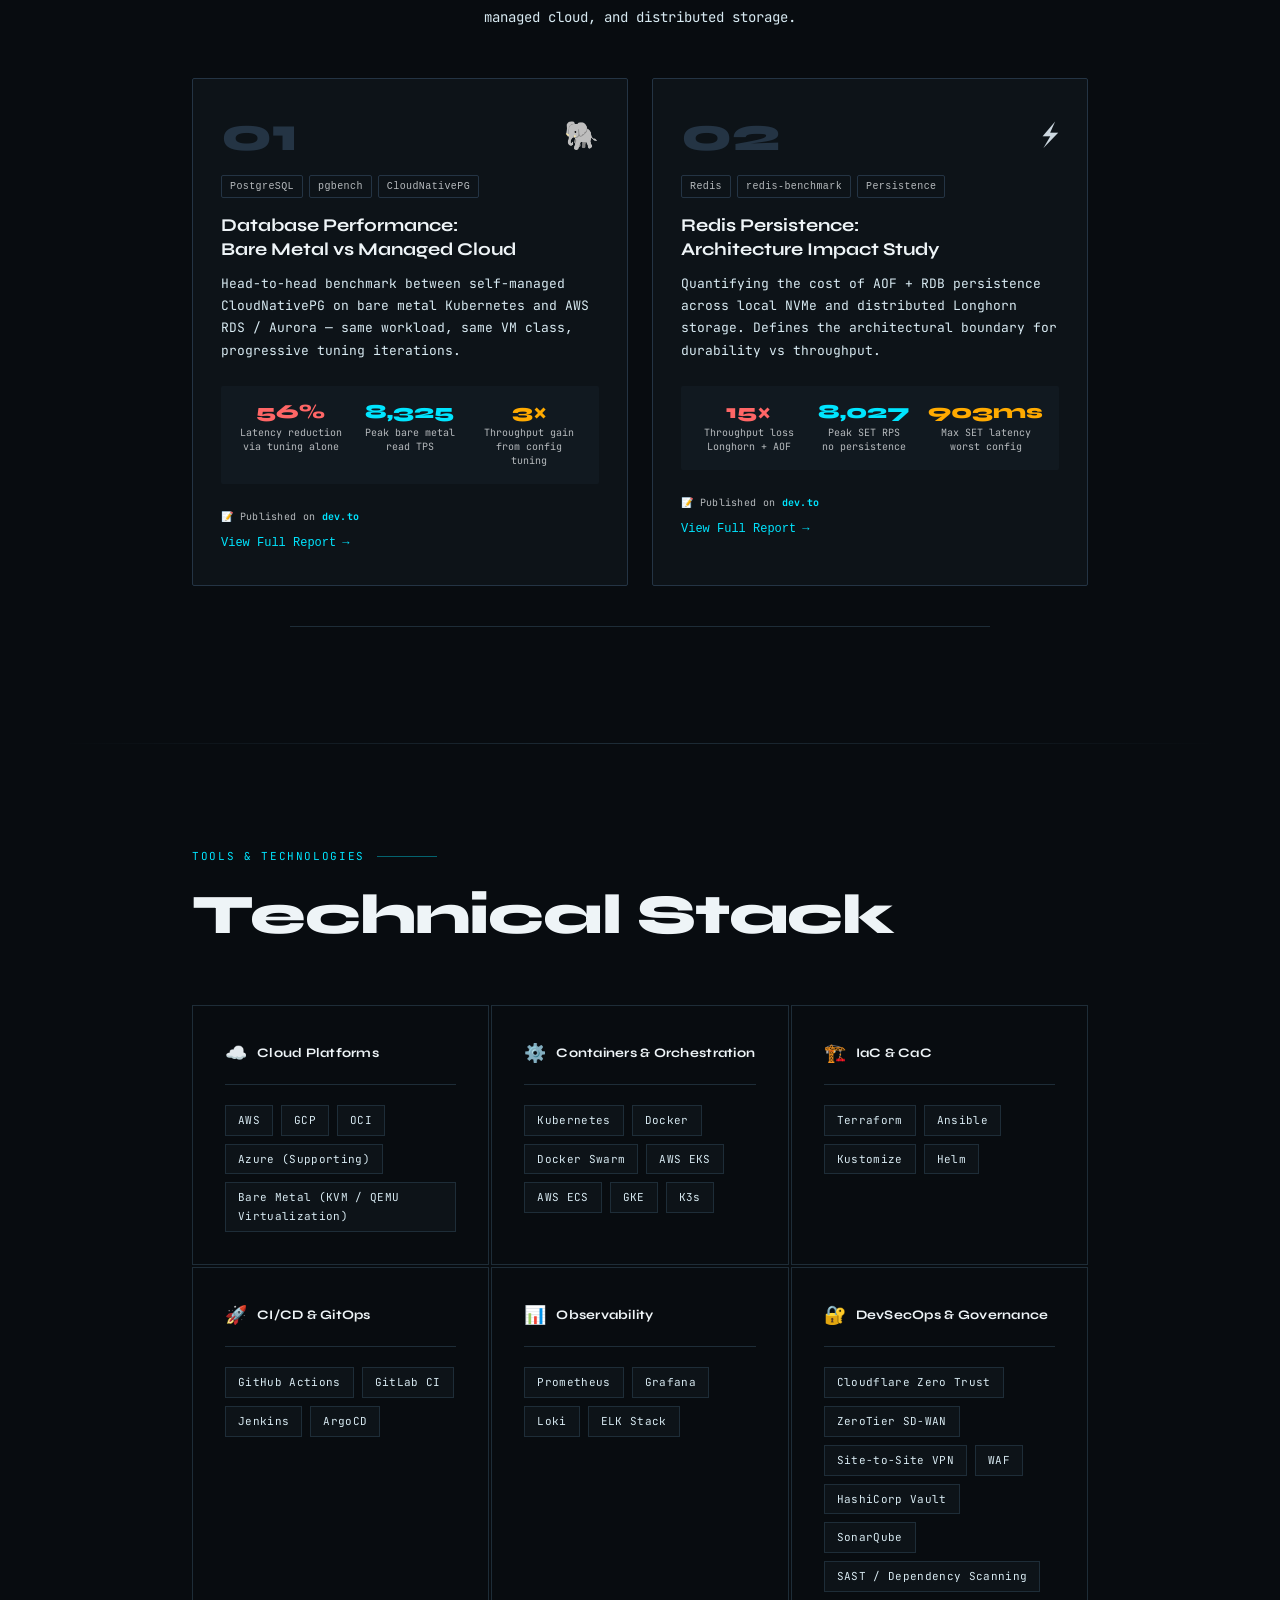
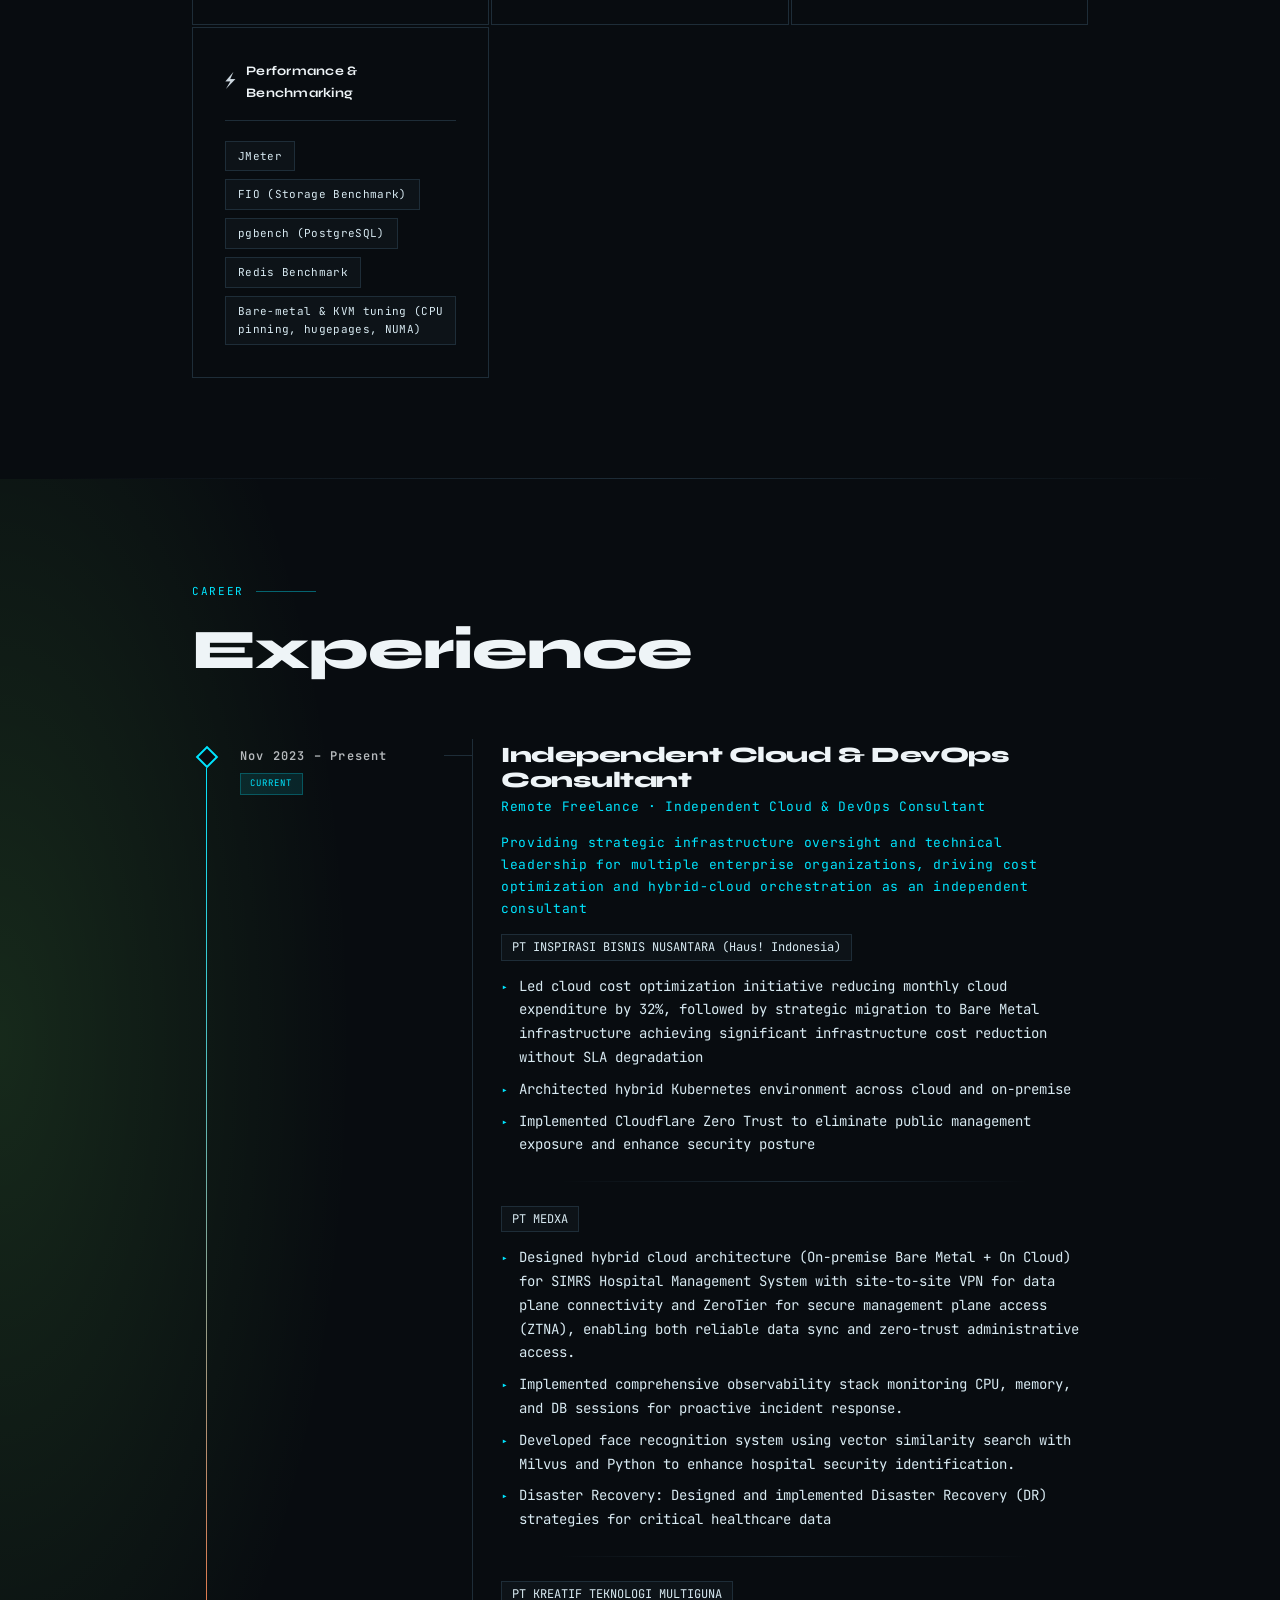
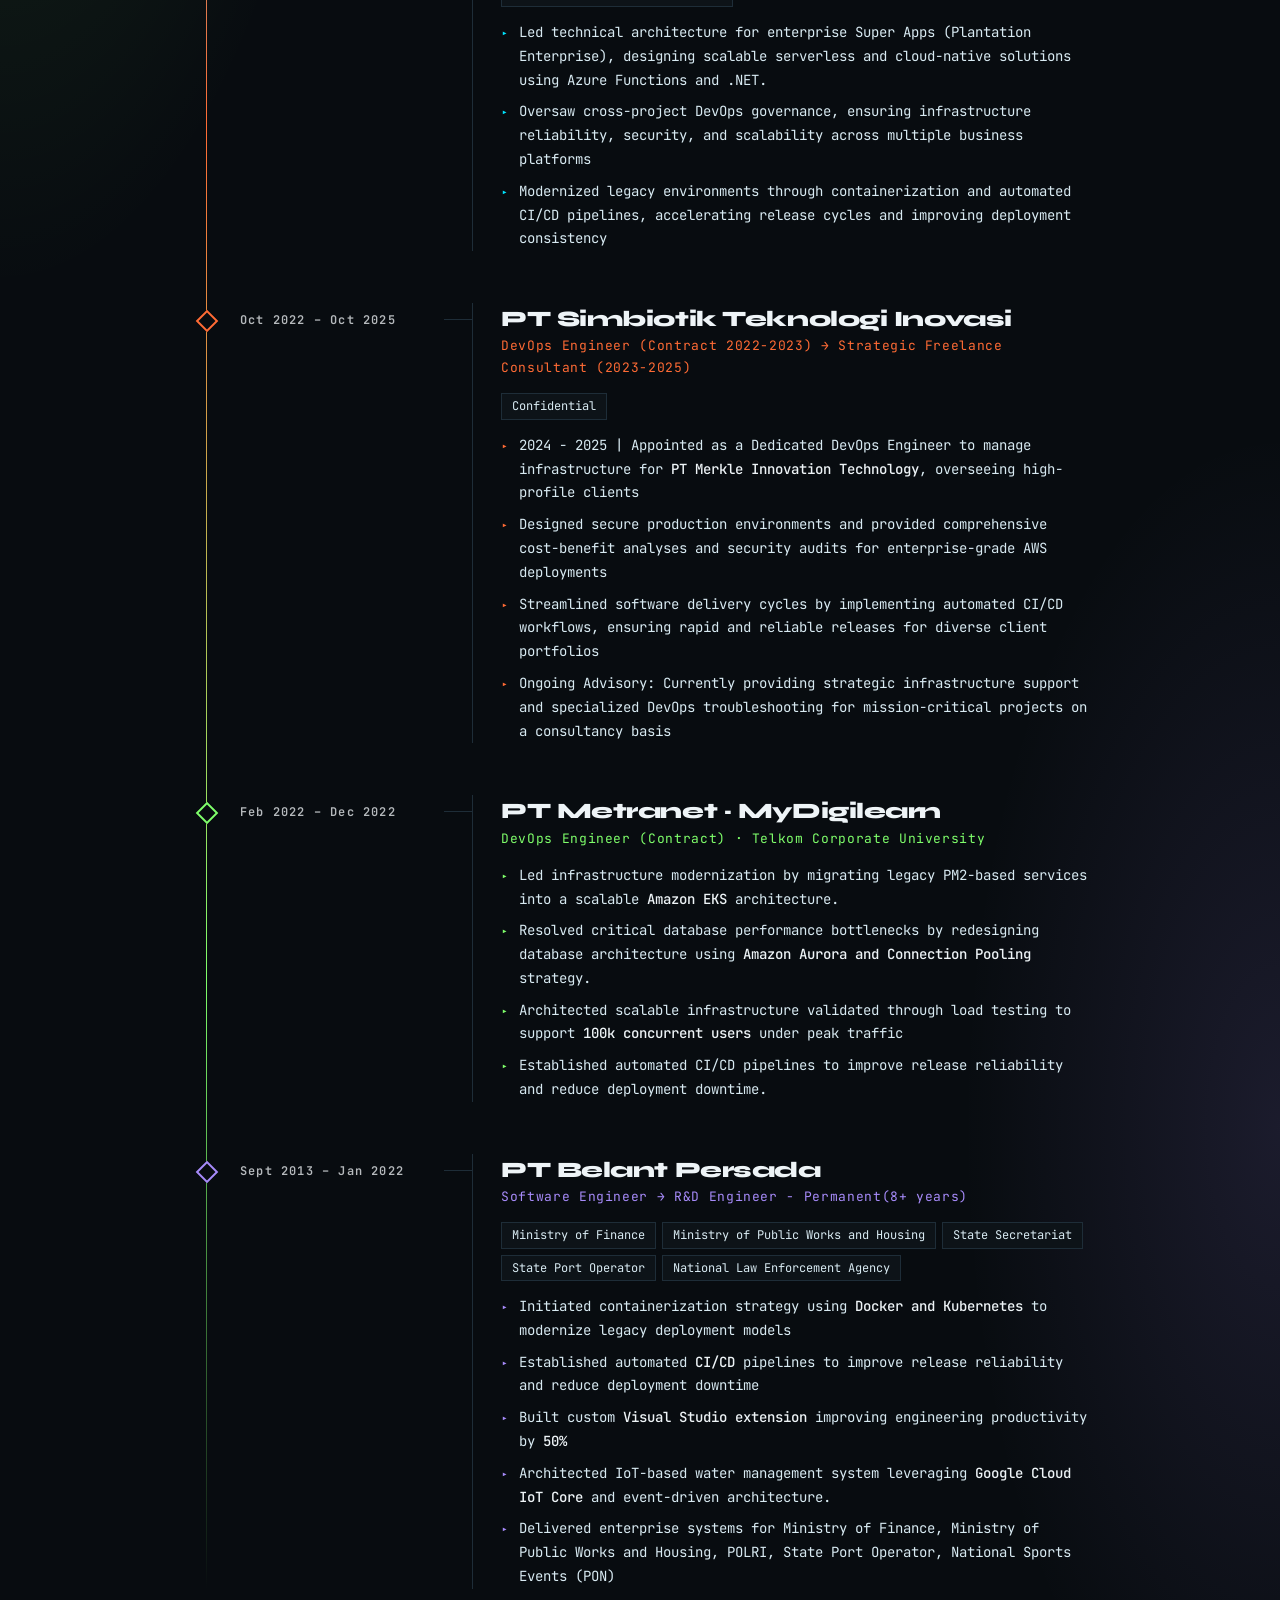
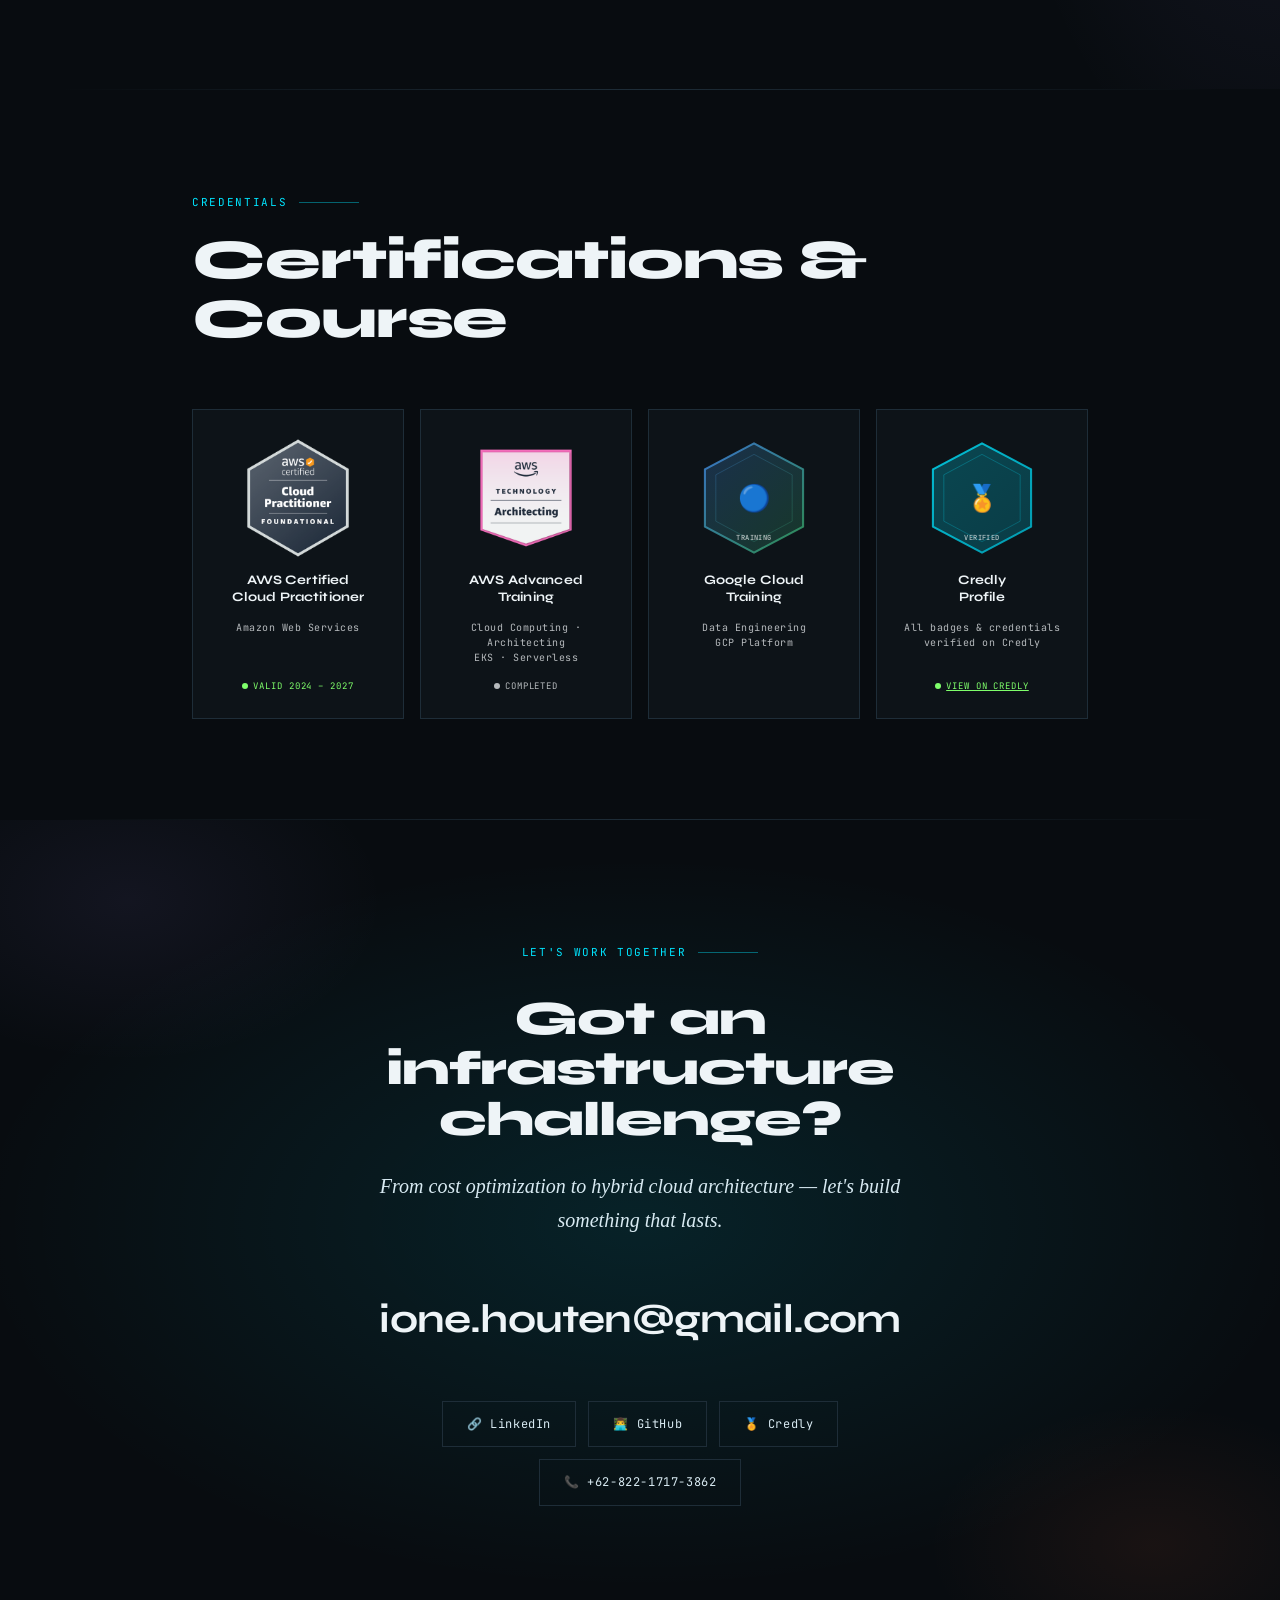
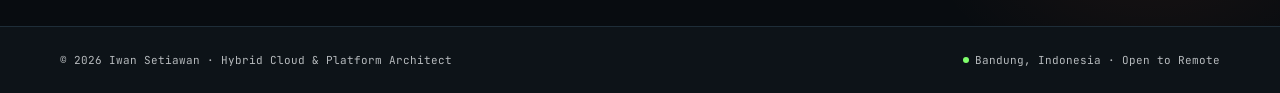
==== commit de6c271a: "feat: case studies" ====
--- a/index.html
+++ b/index.html
@@ -17,6 +17,7 @@
   <!-- <link href="https://fonts.googleapis.com/css2?family=Syne:wght@400;600;700;800&family=IBM+Plex+Mono:wght@300;400;500&family=Crimson+Pro:ital,wght@0,300;0,400;1,300&display=swap" rel="stylesheet"> -->
   <link href="https://fonts.googleapis.com/css2?family=JetBrains+Mono:wght@300;400;500;700&family=Inter:wght@300;400;500;600;700&family=Syne:wght@400;600;700;800&display=swap" rel="stylesheet">
   <link rel="stylesheet" href="./styles/main.css" />
+  <link rel="stylesheet" href="./styles/casestudies.css" />
 </head>
 <body>
 
@@ -46,6 +47,7 @@
     <li><a href="#hero" style="color: var(--accent);">Profile</a></li>
     <li><a href="#expertise">Expertise</a></li>
     <li><a href="#projects">Projects</a></li>
+    <li><a href="#studies">Case Studies</a></li>
     <li><a href="#stack">Stack</a></li>
     <li><a href="#experience">Experience</a></li>
     <li><a href="#contact">Contact</a></li>
@@ -56,7 +58,7 @@
   <button class="theme-toggle" id="themeToggle" aria-label="Toggle theme" onclick="(function(){var d=document.documentElement,t=d.getAttribute('data-theme')==='light'?'dark':'light';d.setAttribute('data-theme',t);document.getElementById('toggleIcon').textContent=t==='light'?'🌙':'☀️';try{localStorage.setItem('theme',t);}catch(e){}})()">
     <span id="toggleIcon">☀️</span>
   </button>
-  <a href="mailto:ione.houten@gmail.com" class="nav-cta">Hire Me</a>
+  <a href="mailto:ione.houten@gmail.com" class="nav-cta"><span>Hire Me</span></a>
 </nav>
 
 <!-- MOBILE MENU -->
@@ -64,6 +66,7 @@
   <a href="#hero" onclick="closeMob()">Profile</a>
   <a href="#expertise" onclick="closeMob()">Expertise</a>
   <a href="#projects" onclick="closeMob()">Projects</a>
+  <a href="#studies" onclick="closeMob()">Case Studies</a>
   <a href="#stack" onclick="closeMob()">Stack</a>
   <a href="#experience" onclick="closeMob()">Experience</a>
   <a href="#contact" onclick="closeMob()">Contact</a>
@@ -223,7 +226,7 @@
 <div class="divider"></div>
 
 <!-- EXPERTISE -->
-<section id="expertise">
+<section id="expertise" class="section-center">
   <div class="section-label">What I Do</div>
   <h2 class="section-title">Core Expertise</h2>
   <div class="expertise-grid reveal">
@@ -297,6 +300,592 @@
 
 <div class="divider"></div>
 
+<!-- CASE STUDIES -->
+<section id="studies" class="section-center">
+  <div class="section-label">Engineering Research</div>
+  <h2 class="section-title">Case Studies</h2>
+  <p class="bm-intro">
+    Real-world benchmarks from production migration projects. Empirical data collected across
+    multiple infrastructure configurations — bare metal Kubernetes, managed cloud, and distributed storage.
+  </p>
+
+  <!-- CASE STUDY CARDS -->
+  <div class="cs-grid">
+
+    <!-- Card 1: PostgreSQL -->
+    <div class="cs-card" onclick="openModalCs('modal-pg')">
+      <div class="cs-card-top">
+        <div class="cs-num">01</div>
+        <div class="cs-icon">🐘</div>
+      </div>
+      <div class="cs-tag-row">
+        <span class="cs-tag">PostgreSQL</span>
+        <span class="cs-tag">pgbench</span>
+        <span class="cs-tag">CloudNativePG</span>
+      </div>
+      <h3 class="cs-title">Database Performance:<br>Bare Metal vs Managed Cloud</h3>
+      <p class="cs-desc">
+        Head-to-head benchmark between self-managed CloudNativePG on bare metal Kubernetes
+        and AWS RDS / Aurora — same workload, same VM class, progressive tuning iterations.
+      </p>
+      <div class="cs-metrics">
+        <div class="cs-metric">
+          <div class="cs-metric-val cs-red">56%</div>
+          <div class="cs-metric-label">Latency reduction<br>via tuning alone</div>
+        </div>
+        <div class="cs-metric">
+          <div class="cs-metric-val">8,325</div>
+          <div class="cs-metric-label">Peak bare metal<br>read TPS</div>
+        </div>
+        <div class="cs-metric">
+          <div class="cs-metric-val cs-warn">3×</div>
+          <div class="cs-metric-label">Throughput gain<br>from config tuning</div>
+        </div>
+      </div>
+      <div class="cs-devto-badge">📝 Published on <strong>dev.to</strong></div>
+      <div class="cs-cta">View Full Report <span>→</span></div>
+    </div>
+
+    <!-- Card 2: Redis -->
+    <div class="cs-card" onclick="openModalCs('modal-redis')">
+      <div class="cs-card-top">
+        <div class="cs-num">02</div>
+        <div class="cs-icon">⚡</div>
+      </div>
+      <div class="cs-tag-row">
+        <span class="cs-tag">Redis</span>
+        <span class="cs-tag">redis-benchmark</span>
+        <span class="cs-tag">Persistence</span>
+      </div>
+      <h3 class="cs-title">Redis Persistence:<br>Architecture Impact Study</h3>
+      <p class="cs-desc">
+        Quantifying the cost of AOF + RDB persistence across local NVMe and distributed
+        Longhorn storage. Defines the architectural boundary for durability vs throughput.
+      </p>
+      <div class="cs-metrics">
+        <div class="cs-metric">
+          <div class="cs-metric-val cs-red">15×</div>
+          <div class="cs-metric-label">Throughput loss<br>Longhorn + AOF</div>
+        </div>
+        <div class="cs-metric">
+          <div class="cs-metric-val">8,027</div>
+          <div class="cs-metric-label">Peak SET RPS<br>no persistence</div>
+        </div>
+        <div class="cs-metric">
+          <div class="cs-metric-val cs-warn">903ms</div>
+          <div class="cs-metric-label">Max SET latency<br>worst config</div>
+        </div>
+      </div>
+      <div class="cs-devto-badge">📝 Published on <strong>dev.to</strong></div>
+      <div class="cs-cta">View Full Report <span>→</span></div>
+    </div>
+
+  </div><!-- /cs-grid -->
+
+  <div class="bm-footnote">
+    
+  </div>
+
+</section>
+
+<!-- ══════════════════════════════════════════
+     MODAL: PostgreSQL Case Study
+══════════════════════════════════════════ -->
+<div class="cs-modal" id="modal-pg" onclick="closeModalBg(event, this)">
+  <div class="cs-modal-box">
+    <div class="cs-modal-header">
+      <div>
+        <div class="cs-modal-eyebrow">Case Study 01 · PostgreSQL</div>
+        <h2 class="cs-modal-title">Database Performance:<br>Bare Metal vs Managed Cloud</h2>
+      </div>
+      <button class="cs-modal-close" onclick="closeModal('modal-pg')">✕</button>
+    </div>
+    <div class="cs-modal-body">
+
+      <div class="cs-modal-ctx">
+        <span class="cs-ctx-pill">Scale Factor 100</span>
+        <span class="cs-ctx-pill">10M rows · 1.5 GB table</span>
+        <span class="cs-ctx-pill">pgbench</span>
+        <span class="cs-ctx-pill">2 vCPU / 8 GB RAM</span>
+        <span class="cs-ctx-pill">1–100 clients × 1–8 threads</span>
+        <span class="cs-ctx-pill">Single instance · no HA</span>
+        <span class="cs-ctx-pill">ap-southeast-3</span>
+        <span class="cs-ctx-pill">⚠ RDS t3 = burst window</span>
+      </div>
+
+      <p class="cs-modal-text">
+        An e-commerce platform migrating from managed cloud to on-premises Kubernetes raised a
+        critical question: <em>can self-managed PostgreSQL match managed service performance after tuning?</em>
+        This benchmark compares a <strong>single CNPG instance</strong> on bare metal against
+        <strong>single-instance RDS Standard and Aurora</strong> (t3.large) — same 2 vCPU / 8 GB RAM
+        allocation, same region (ap-southeast-3), no read replicas or Multi-AZ.
+        <strong>⚠ Note:</strong> RDS Standard uses a <strong>t3.large (burstable)</strong> instance.
+        Our ~50 minute total benchmark ran within the burst window — results reflect peak burst performance.
+        In production workloads running continuously 24/7, performance will drop once CPU credits exhaust
+        (t3.large baseline CPU = 30%). For sustained production comparison, consider
+        <code>m6i.large</code> or <code>m7g.large</code> (non-burstable).
+      </p>
+
+      <!-- Hero metrics -->
+      <div class="bm-hero-grid">
+        <div class="bm-hero-card accent1">
+          <div class="bm-hero-num">13,955</div>
+          <div class="bm-hero-label">Peak Read TPS</div>
+          <div class="bm-hero-sub">RDS Standard · 10c/4t · single instance</div>
+        </div>
+        <div class="bm-hero-card accent2">
+          <div class="bm-hero-num">1,780</div>
+          <div class="bm-hero-label">Bare Metal Write TPS</div>
+          <div class="bm-hero-sub">CNPG Final · beats Aurora IO-Opt</div>
+        </div>
+        <div class="bm-hero-card accent3">
+          <div class="bm-hero-num">0.391 ms</div>
+          <div class="bm-hero-label">Best Write Latency</div>
+          <div class="bm-hero-sub">Bare metal · CPU/NUMA + HugePages</div>
+        </div>
+      </div>
+
+      <!-- Read TPS chart -->
+      <div class="bm-chart-block">
+        <div class="bm-chart-title">Average Read-Only TPS <span class="bm-chart-note">avg across all 13 client/thread combos · higher = better</span></div>
+        <div class="bm-bars">
+          <div class="bm-bar-row">
+            <div class="bm-bar-label">RDS Standard</div>
+            <div class="bm-bar-track"><div class="bm-bar fill-rds" style="--pct:100%"><span>10,724</span></div></div>
+            <div class="bm-bar-tag cloud">☁ Managed</div>
+          </div>
+          <div class="bm-bar-row">
+            <div class="bm-bar-label">Aurora IO-Opt</div>
+            <div class="bm-bar-track"><div class="bm-bar fill-aurora" style="--pct:78.1%"><span>8,370</span></div></div>
+            <div class="bm-bar-tag cloud">☁ Managed</div>
+          </div>
+          <div class="bm-bar-row">
+            <div class="bm-bar-label">Aurora Standard</div>
+            <div class="bm-bar-track"><div class="bm-bar fill-aurora" style="--pct:75.0%"><span>8,039</span></div></div>
+            <div class="bm-bar-tag cloud">☁ Managed</div>
+          </div>
+          <div class="bm-bar-row">
+            <div class="bm-bar-label bm-highlight">CNPG Tuning 2 (NUMA+HP)</div>
+            <div class="bm-bar-track"><div class="bm-bar fill-bm" style="--pct:67.4%"><span>7,232</span></div></div>
+            <div class="bm-bar-tag bare">⚙ Bare Metal</div>
+          </div>
+          <div class="bm-bar-row">
+            <div class="bm-bar-label">CNPG Tuning 1 (CPU/NUMA)</div>
+            <div class="bm-bar-track"><div class="bm-bar fill-bm" style="--pct:64.3%"><span>6,896</span></div></div>
+            <div class="bm-bar-tag bare">⚙ Bare Metal</div>
+          </div>
+          <div class="bm-bar-row">
+            <div class="bm-bar-label">CNPG Longhorn 2R+shared</div>
+            <div class="bm-bar-track"><div class="bm-bar fill-lng" style="--pct:65.8%"><span>7,052</span></div></div>
+            <div class="bm-bar-tag bare">⚙ Bare Metal</div>
+          </div>
+          <div class="bm-bar-row">
+            <div class="bm-bar-label">CNPG Longhorn 1R</div>
+            <div class="bm-bar-track"><div class="bm-bar fill-lng" style="--pct:59.5%"><span>6,376</span></div></div>
+            <div class="bm-bar-tag bare">⚙ Bare Metal</div>
+          </div>
+          <div class="bm-bar-row">
+            <div class="bm-bar-label">CNPG Local SSD</div>
+            <div class="bm-bar-track"><div class="bm-bar fill-bm" style="--pct:57.0%"><span>6,111</span></div></div>
+            <div class="bm-bar-tag bare">⚙ Bare Metal</div>
+          </div>
+          <div class="bm-bar-row">
+            <div class="bm-bar-label">CNPG Longhorn 2R</div>
+            <div class="bm-bar-track"><div class="bm-bar fill-lng" style="--pct:59.3%"><span>6,356</span></div></div>
+            <div class="bm-bar-tag bare">⚙ Bare Metal</div>
+          </div>
+        </div>
+      </div>
+
+      <!-- Write TPS chart -->
+      <div class="bm-chart-block">
+        <div class="bm-chart-title">Average Read-Write TPS <span class="bm-chart-note">avg across all 13 client/thread combos · higher = better</span></div>
+        <div class="bm-bars">
+          <div class="bm-bar-row">
+            <div class="bm-bar-label">RDS Standard</div>
+            <div class="bm-bar-track"><div class="bm-bar fill-rds" style="--pct:100%"><span>2,250</span></div></div>
+            <div class="bm-bar-tag cloud">☁ Managed</div>
+          </div>
+          <div class="bm-bar-row">
+            <div class="bm-bar-label bm-highlight">CNPG Tuning 2 (NUMA+HP)</div>
+            <div class="bm-bar-track"><div class="bm-bar fill-bm" style="--pct:75.8%"><span>1,706</span></div></div>
+            <div class="bm-bar-tag bare">⚙ Bare Metal</div>
+          </div>
+          <div class="bm-bar-row">
+            <div class="bm-bar-label bm-highlight">CNPG Tuning 1 (CPU/NUMA)</div>
+            <div class="bm-bar-track"><div class="bm-bar fill-bm" style="--pct:73.7%"><span>1,659</span></div></div>
+            <div class="bm-bar-tag bare">⚙ Bare Metal</div>
+          </div>
+          <div class="bm-bar-row">
+            <div class="bm-bar-label">Aurora IO-Opt</div>
+            <div class="bm-bar-track"><div class="bm-bar fill-aurora" style="--pct:54.8%"><span>1,234</span></div></div>
+            <div class="bm-bar-tag cloud">☁ Managed</div>
+          </div>
+          <div class="bm-bar-row">
+            <div class="bm-bar-label">Aurora Standard</div>
+            <div class="bm-bar-track"><div class="bm-bar fill-aurora" style="--pct:51.6%"><span>1,162</span></div></div>
+            <div class="bm-bar-tag cloud">☁ Managed</div>
+          </div>
+          <div class="bm-bar-row">
+            <div class="bm-bar-label">CNPG Local SSD</div>
+            <div class="bm-bar-track"><div class="bm-bar fill-bm" style="--pct:60.2%"><span>1,355</span></div></div>
+            <div class="bm-bar-tag bare">⚙ Bare Metal</div>
+          </div>
+          <div class="bm-bar-row">
+            <div class="bm-bar-label">CNPG Longhorn 1R</div>
+            <div class="bm-bar-track"><div class="bm-bar fill-lng" style="--pct:51.2%"><span>1,152</span></div></div>
+            <div class="bm-bar-tag bare">⚙ Bare Metal</div>
+          </div>
+          <div class="bm-bar-row">
+            <div class="bm-bar-label">CNPG Longhorn 2R</div>
+            <div class="bm-bar-track"><div class="bm-bar fill-lng" style="--pct:41.5%"><span>935</span></div></div>
+            <div class="bm-bar-tag bare">⚙ Bare Metal</div>
+          </div>
+          <div class="bm-bar-row">
+            <div class="bm-bar-label">CNPG Longhorn 2R+shared</div>
+            <div class="bm-bar-track"><div class="bm-bar fill-lng" style="--pct:39.7%"><span>892</span></div></div>
+            <div class="bm-bar-tag bare">⚙ Bare Metal</div>
+          </div>
+        </div>
+      </div>
+
+      <!-- Tuning journey -->
+      <div class="bm-tuning">
+        <div class="bm-tuning-title">Full Tuning Journey — Storage → CPU/NUMA → HugePages</div>
+        <div class="bm-tuning-steps">
+          <div class="bm-tstep">
+            <div class="bm-tstep-num">①</div>
+            <div class="bm-tstep-body">
+              <div class="bm-tstep-label">Longhorn 2R (baseline)</div>
+              <div class="bm-tstep-val">712 RW TPS · 14.04 ms</div>
+              <div class="bm-tstep-cfg">Distributed storage · 2 replicas</div>
+            </div>
+          </div>
+          <div class="bm-tstep-arrow">→</div>
+          <div class="bm-tstep">
+            <div class="bm-tstep-num">②</div>
+            <div class="bm-tstep-body">
+              <div class="bm-tstep-label">Local SSD</div>
+              <div class="bm-tstep-val bm-green">1,425 RW TPS · 7.02 ms <span class="bm-delta">▲100%</span></div>
+              <div class="bm-tstep-cfg">Direct-attached SSD · no network hop</div>
+            </div>
+          </div>
+          <div class="bm-tstep-arrow">→</div>
+          <div class="bm-tstep">
+            <div class="bm-tstep-num">③</div>
+            <div class="bm-tstep-body">
+              <div class="bm-tstep-label">+ CPU/NUMA Pinning</div>
+              <div class="bm-tstep-val bm-green">1,659 RW TPS · 1.81 ms* <span class="bm-delta">▲22%</span></div>
+              <div class="bm-tstep-cfg">KVM NUMA strict · vCPU pinned · perf governor</div>
+            </div>
+          </div>
+          <div class="bm-tstep-arrow">→</div>
+          <div class="bm-tstep">
+            <div class="bm-tstep-num">④</div>
+            <div class="bm-tstep-body">
+              <div class="bm-tstep-label">+ HugePages</div>
+              <div class="bm-tstep-val bm-green">1,706 RW TPS · 1.78 ms* <span class="bm-delta">▲3%</span></div>
+              <div class="bm-tstep-cfg">vm.nr_hugepages=8192 · K8s Guaranteed QoS · huge_pages=on</div>
+            </div>
+          </div>
+        </div>
+        <p class="bm-tuning-insight">
+          <span class="bm-insight-icon">💡</span>
+          <strong>3-layer tuning stack:</strong> KVM hypervisor (NUMA strict, vCPU pin, locked memory) →
+          VM OS (HugePages pre-alloc, perf governor) → Kubernetes (Guaranteed QoS, hugepages-2Mi resource).
+          Each Longhorn replica adds <strong>~3.5ms write latency</strong>. NUMA pinning eliminates cross-NUMA penalty —
+          write latency at 1 client drops from <strong>7.02ms → 1.81ms (-74%)</strong>.
+          * Latency at 1 client.
+        </p>
+      </div>
+
+
+      <!-- Summary Table -->
+      <div class="bm-summary-table">
+        <div class="bm-chart-title">Average TPS Summary <span class="bm-chart-note">avg across all 13 client/thread combos · disaggregated by workload type</span></div>
+        <div class="bm-stbl">
+          <div class="bm-stbl-header">
+            <div>Environment</div>
+            <div>Avg RO TPS</div>
+            <div>Avg RW TPS</div>
+            <div>Overall Avg</div>
+          </div>
+          <div class="bm-stbl-row bm-stbl-cloud">
+            <div class="bm-stbl-env"><span class="bm-stbl-dot dot-rds"></span>AWS RDS (t3.large)</div>
+            <div class="bm-stbl-tps"><span class="bm-stbl-num">10,724</span></div>
+            <div class="bm-stbl-tps"><span class="bm-stbl-num">2,250</span></div>
+            <div class="bm-stbl-badge badge-peak">4,826 — Burstable ⚠</div>
+          </div>
+          <div class="bm-stbl-row bm-stbl-cloud">
+            <div class="bm-stbl-env"><span class="bm-stbl-dot dot-aurora"></span>AWS Aurora (IO-Prov.)</div>
+            <div class="bm-stbl-tps"><span class="bm-stbl-num">8,370</span></div>
+            <div class="bm-stbl-tps"><span class="bm-stbl-num">1,234</span></div>
+            <div class="bm-stbl-badge badge-high">3,480 — Expensive</div>
+          </div>
+          <div class="bm-stbl-row bm-stbl-bare">
+            <div class="bm-stbl-env"><span class="bm-stbl-dot dot-bm"></span>CNPG Tuning 2 (NUMA+HP) ⚡</div>
+            <div class="bm-stbl-tps"><span class="bm-stbl-num">7,232</span></div>
+            <div class="bm-stbl-tps">
+              <div class="bm-stbl-bar-wrap"><div class="bm-stbl-bar bm-stbl-bar-bm" style="--w:100%"></div></div>
+              <span class="bm-stbl-num">1,706</span>
+            </div>
+            <div class="bm-stbl-badge badge-eff">3,351 — #3 Overall ⚡</div>
+          </div>
+          <div class="bm-stbl-row bm-stbl-cloud">
+            <div class="bm-stbl-env"><span class="bm-stbl-dot dot-aurora" style="opacity:.6"></span>AWS Aurora Standard</div>
+            <div class="bm-stbl-tps"><span class="bm-stbl-num">8,039</span></div>
+            <div class="bm-stbl-tps"><span class="bm-stbl-num">1,162</span></div>
+            <div class="bm-stbl-badge badge-high">3,326 — Standard</div>
+          </div>
+          <div class="bm-stbl-row bm-stbl-bare">
+            <div class="bm-stbl-env"><span class="bm-stbl-dot dot-bm" style="opacity:.8"></span>CNPG Tuning 1 (CPU/NUMA)</div>
+            <div class="bm-stbl-tps"><span class="bm-stbl-num">6,896</span></div>
+            <div class="bm-stbl-tps">
+              <div class="bm-stbl-bar-wrap"><div class="bm-stbl-bar bm-stbl-bar-bm" style="--w:97.2%"></div></div>
+              <span class="bm-stbl-num">1,659</span>
+            </div>
+            <div class="bm-stbl-badge badge-eff">3,214 — Strong</div>
+          </div>
+          <div class="bm-stbl-row bm-stbl-bare">
+            <div class="bm-stbl-env"><span class="bm-stbl-dot dot-lng" style="opacity:.5"></span>CNPG Longhorn 2R+shared</div>
+            <div class="bm-stbl-tps"><span class="bm-stbl-num">7,052</span></div>
+            <div class="bm-stbl-tps">
+              <div class="bm-stbl-bar-wrap"><div class="bm-stbl-bar bm-stbl-bar-lng" style="--w:65.8%"></div></div>
+              <span class="bm-stbl-num">892</span>
+            </div>
+            <div class="bm-stbl-badge badge-warn">2,885 — -34% RW vs SSD</div>
+          </div>
+          <div class="bm-stbl-row bm-stbl-bare">
+            <div class="bm-stbl-env"><span class="bm-stbl-dot dot-lng"></span>CNPG Longhorn 1R</div>
+            <div class="bm-stbl-tps"><span class="bm-stbl-num">6,376</span></div>
+            <div class="bm-stbl-tps">
+              <div class="bm-stbl-bar-wrap"><div class="bm-stbl-bar bm-stbl-bar-lng" style="--w:85.0%"></div></div>
+              <span class="bm-stbl-num">1,152</span>
+            </div>
+            <div class="bm-stbl-badge badge-warn">2,797 — -15% RW vs SSD</div>
+          </div>
+          <div class="bm-stbl-row bm-stbl-bare">
+            <div class="bm-stbl-env"><span class="bm-stbl-dot dot-bm" style="opacity:.6"></span>CNPG Local SSD</div>
+            <div class="bm-stbl-tps"><span class="bm-stbl-num">6,111</span></div>
+            <div class="bm-stbl-tps">
+              <div class="bm-stbl-bar-wrap"><div class="bm-stbl-bar bm-stbl-bar-bm" style="--w:79.4%"></div></div>
+              <span class="bm-stbl-num">1,355</span>
+            </div>
+            <div class="bm-stbl-badge badge-good">2,796 — Baseline</div>
+          </div>
+          <div class="bm-stbl-row bm-stbl-bare">
+            <div class="bm-stbl-env"><span class="bm-stbl-dot dot-lng" style="opacity:.7"></span>CNPG Longhorn 2R</div>
+            <div class="bm-stbl-tps"><span class="bm-stbl-num">6,356</span></div>
+            <div class="bm-stbl-tps">
+              <div class="bm-stbl-bar-wrap"><div class="bm-stbl-bar bm-stbl-bar-lng" style="--w:69.0%"></div></div>
+              <span class="bm-stbl-num">935</span>
+            </div>
+            <div class="bm-stbl-badge badge-throttle">2,671 — -31% RW vs SSD</div>
+          </div>
+        </div>
+        <p class="bm-stbl-note">RW bars show write-only avg — the most relevant metric for OLTP. Read avg is similar across all bare metal configs. Overall avg includes RO+RW+TPC-B and is dominated by read volume. ⚠ RDS Standard (t3.large) is burstable — its 4,826 overall avg reflects burst window performance (~50 min benchmark). In 24/7 production, performance drops once CPU credits exhaust. CNPG Tuning 2's 3,351 is consistent regardless of duration.</p>
+      </div>
+
+      <!-- Legend -->
+      <div class="bm-legend">
+        <div class="bm-legend-title">Environment Key</div>
+        <div class="bm-legend-grid">
+          <div class="bm-leg-item"><span class="bm-leg-dot dot-bm"></span><strong>CNPG Local SSD</strong> — CloudNativePG on bare metal, Samsung SM863a SAS direct-attached</div>
+          <div class="bm-leg-item"><span class="bm-leg-dot dot-lng"></span><strong>CNPG Longhorn 1R/2R</strong> — Same bare metal host, Longhorn distributed storage (1 or 2 replicas)</div>
+          <div class="bm-leg-item"><span class="bm-leg-dot dot-rds"></span><strong>RDS Standard</strong> — AWS RDS PostgreSQL 17.6, t3.large <em>(burstable — benchmark ~50 min within burst window; 24/7 production performance lower once credits exhaust)</em></div>
+          <div class="bm-leg-item"><span class="bm-leg-dot dot-aurora"></span><strong>Aurora IO-Opt / Standard</strong> — AWS Aurora PostgreSQL 17.4, t3.large</div>
+        </div>
+      </div>
+
+      <!-- Article link -->
+      <div class="cs-article-link">
+        <span class="cs-article-icon">📝</span>
+        <div>
+          <div class="cs-article-label">Part 1 · Published on dev.to</div>
+          <a href="https://dev.to/ionehouten/bare-metal-vs-aws-rds-a-deep-dive-into-numa-aware-tuning-and-postgresql-performance-1fil" target="_blank" rel="noopener" class="cs-article-title">Bare Metal vs. AWS RDS: Storage Baseline — Longhorn vs Local SSD vs Managed Cloud →</a>
+        </div>
+      </div>
+      <div class="cs-article-link" style="margin-top:10px">
+        <span class="cs-article-icon">📝</span>
+        <div>
+          <div class="cs-article-label">Part 2 · Published on dev.to</div>
+          <a href="https://dev.to/ionehouten/bare-metal-vs-aws-rds-a-deep-dive-into-numa-aware-tuning-and-postgresql-performance-part-2-2daa" target="_blank" rel="noopener" class="cs-article-title">NUMA Pinning &amp; HugePages: How Bare Metal Beat Aurora on Write Throughput →</a>
+        </div>
+      </div>
+
+    </div><!-- /cs-modal-body -->
+  </div><!-- /cs-modal-box -->
+</div><!-- /modal-pg -->
+
+
+<!-- ══════════════════════════════════════════
+     MODAL: Redis Case Study
+══════════════════════════════════════════ -->
+<div class="cs-modal" id="modal-redis" onclick="closeModalBg(event, this)">
+  <div class="cs-modal-box">
+    <div class="cs-modal-header">
+      <div>
+        <div class="cs-modal-eyebrow">Case Study 02 · Redis</div>
+        <h2 class="cs-modal-title">Redis Persistence:<br>Architecture Impact Study</h2>
+      </div>
+      <button class="cs-modal-close" onclick="closeModal('modal-redis')">✕</button>
+    </div>
+    <div class="cs-modal-body">
+
+      <div class="cs-modal-ctx">
+        <span class="cs-ctx-pill">50K requests</span>
+        <span class="cs-ctx-pill">20 parallel clients</span>
+        <span class="cs-ctx-pill">180 KB payload</span>
+        <span class="cs-ctx-pill">single-thread</span>
+        <span class="cs-ctx-pill">redis-benchmark</span>
+      </div>
+
+      <p class="cs-modal-text">
+        When designing the caching layer for a high-throughput production workload, the team needed
+        to answer a hard question: <em>can Redis AOF persistence coexist with distributed block storage?</em>
+        These benchmarks — covering 9 configurations across local NVMe and Longhorn — give a
+        definitive architectural answer.
+      </p>
+
+      <!-- Hero metrics -->
+      <div class="bm-hero-grid">
+        <div class="bm-hero-card accent1">
+          <div class="bm-hero-num">8,027</div>
+          <div class="bm-hero-label">Peak SET RPS</div>
+          <div class="bm-hero-sub">Local Path · AOF+RDB disabled</div>
+        </div>
+        <div class="bm-hero-card bm-hero-warning">
+          <div class="bm-hero-num">537</div>
+          <div class="bm-hero-label">Longhorn SET RPS</div>
+          <div class="bm-hero-sub">AOF on · 375K keys loaded</div>
+        </div>
+        <div class="bm-hero-card accent3">
+          <div class="bm-hero-num">15×</div>
+          <div class="bm-hero-label">Degradation Factor</div>
+          <div class="bm-hero-sub">Longhorn+AOF vs local no-persist</div>
+        </div>
+      </div>
+
+      <!-- SET RPS chart -->
+      <div class="bm-chart-block">
+        <div class="bm-chart-title">SET Throughput RPS <span class="bm-chart-note">higher = better</span></div>
+        <div class="bm-bars">
+          <div class="bm-bar-row">
+            <div class="bm-bar-label bm-highlight">Local · AOF off</div>
+            <div class="bm-bar-track"><div class="bm-bar fill-bm" style="--pct:100%"><span>7,696</span></div></div>
+            <div class="bm-bar-tag bare">⚙ Local</div>
+          </div>
+          <div class="bm-bar-row">
+            <div class="bm-bar-label">Local · AOF on (baseline)</div>
+            <div class="bm-bar-track"><div class="bm-bar fill-lng" style="--pct:16.6%"><span>1,275</span></div></div>
+            <div class="bm-bar-tag warn">⚠ Persist</div>
+          </div>
+          <div class="bm-bar-row">
+            <div class="bm-bar-label">Local · AOF on (tuning 1)</div>
+            <div class="bm-bar-track"><div class="bm-bar fill-lng" style="--pct:16.2%"><span>1,251</span></div></div>
+            <div class="bm-bar-tag warn">⚠ Persist</div>
+          </div>
+          <div class="bm-bar-row">
+            <div class="bm-bar-label">Local · AOF on (tuning 2)</div>
+            <div class="bm-bar-track"><div class="bm-bar fill-lng" style="--pct:16.2%"><span>1,248</span></div></div>
+            <div class="bm-bar-tag warn">⚠ Persist</div>
+          </div>
+          <div class="bm-bar-row">
+            <div class="bm-bar-label">Longhorn · AOF on (empty)</div>
+            <div class="bm-bar-track"><div class="bm-bar fill-red" style="--pct:7.5%"><span>577</span></div></div>
+            <div class="bm-bar-tag danger">✗ Longhorn</div>
+          </div>
+          <div class="bm-bar-row">
+            <div class="bm-bar-label">Longhorn · AOF on (375K keys)</div>
+            <div class="bm-bar-track"><div class="bm-bar fill-red" style="--pct:7.0%"><span>537</span></div></div>
+            <div class="bm-bar-tag danger">✗ Longhorn</div>
+          </div>
+        </div>
+      </div>
+
+      <!-- P99 latency chart -->
+      <div class="bm-chart-block">
+        <div class="bm-chart-title">SET p99 Latency (ms) <span class="bm-chart-note">lower = better</span></div>
+        <div class="bm-bars">
+          <div class="bm-bar-row">
+            <div class="bm-bar-label bm-highlight">Local · AOF off</div>
+            <div class="bm-bar-track"><div class="bm-bar fill-bm" style="--pct:2.3%"><span>5.12 ms</span></div></div>
+            <div class="bm-bar-tag bare">⚙ Local</div>
+          </div>
+          <div class="bm-bar-row">
+            <div class="bm-bar-label">Local · AOF on (baseline)</div>
+            <div class="bm-bar-track"><div class="bm-bar fill-lng" style="--pct:45.5%"><span>102.5 ms</span></div></div>
+            <div class="bm-bar-tag warn">⚠ Persist</div>
+          </div>
+          <div class="bm-bar-row">
+            <div class="bm-bar-label">Local · AOF on (tuning 1)</div>
+            <div class="bm-bar-track"><div class="bm-bar fill-lng" style="--pct:47.1%"><span>105.9 ms</span></div></div>
+            <div class="bm-bar-tag warn">⚠ Persist</div>
+          </div>
+          <div class="bm-bar-row">
+            <div class="bm-bar-label">Local · AOF on (t2 + 375K keys)</div>
+            <div class="bm-bar-track"><div class="bm-bar fill-lng" style="--pct:53.9%"><span>121.2 ms</span></div></div>
+            <div class="bm-bar-tag warn">⚠ Persist</div>
+          </div>
+          <div class="bm-bar-row">
+            <div class="bm-bar-label">Longhorn · AOF on (375K keys)</div>
+            <div class="bm-bar-track"><div class="bm-bar fill-red" style="--pct:89.5%"><span>201.9 ms</span></div></div>
+            <div class="bm-bar-tag danger">✗ Longhorn</div>
+          </div>
+          <div class="bm-bar-row">
+            <div class="bm-bar-label">Longhorn · AOF on (empty)</div>
+            <div class="bm-bar-track"><div class="bm-bar fill-red" style="--pct:100%"><span>225.7 ms</span></div></div>
+            <div class="bm-bar-tag danger">✗ Longhorn</div>
+          </div>
+        </div>
+      </div>
+
+      <!-- Findings -->
+      <div class="bm-findings">
+        <div class="bm-finding">
+          <div class="bm-finding-icon">🔴</div>
+          <div>
+            <strong>Longhorn + AOF = architectural mismatch.</strong>
+            Max SET latency reached <strong>903 ms</strong> (p99: 201 ms) on Longhorn — distributed
+            replication latency stacks directly on top of fsync overhead. AOF must never ride on
+            network-replicated volumes.
+          </div>
+        </div>
+        <div class="bm-finding">
+          <div class="bm-finding-icon">🟡</div>
+          <div>
+            <strong>AOF on local NVMe: consistent but costly.</strong>
+            Even on fast local storage, AOF flush stalls dominate: SET p99 stays above 100 ms across
+            all tuning iterations. Configuration tuning alone cannot overcome the fsync wall.
+          </div>
+        </div>
+        <div class="bm-finding">
+          <div class="bm-finding-icon">🟢</div>
+          <div>
+            <strong>Recommended: split-persistence architecture.</strong>
+            Run the hot-path Redis instance with AOF disabled; maintain a secondary replica with
+            RDB-only snapshots for recovery. Delivers sub-5 ms p99 at 8K+ SET RPS while preserving
+            durability guarantees.
+          </div>
+        </div>
+      </div>
+
+      <!-- Article link -->
+      <div class="cs-article-link">
+        <span class="cs-article-icon">📝</span>
+        <div>
+          <div class="cs-article-label">Published on dev.to</div>
+          <a href="https://dev.to/ionehouten/redis-aof-distributed-storage-a-cautionary-benchmark-4jf0" target="_blank" rel="noopener" class="cs-article-title">Redis + AOF + Distributed Storage: A Cautionary Benchmark →</a>
+        </div>
+      </div>
+
+    </div><!-- /cs-modal-body -->
+  </div><!-- /cs-modal-box -->
+</div><!-- /modal-redis -->
+
+<div class="divider"></div>
+
+
 <!-- STACK -->
 <section id="stack" class="section-center">
   <div class="section-label">Tools & Technologies</div>
@@ -522,7 +1111,7 @@
 <div class="divider"></div>
 
 <!-- CERTIFICATIONS -->
-<section id="certs">
+<section id="certs"  class="section-center">
   <div class="section-label">Credentials</div>
   <h2 class="section-title">Certifications & Course</h2>
   <div class="certs-row reveal">
@@ -707,6 +1296,7 @@
     </div>
   </div>
 </div>
+
 <script>
   // ── TYPEWRITER CONFIG ──
   const segments = [
@@ -794,6 +1384,34 @@
 
   window.addEventListener('scroll', checkNda, { passive: true });
   setTimeout(checkNda, 500);
+</script>
+<script>
+  // Case study modals
+  window.openModalCs = function(id) {
+    const m = document.getElementById(id);
+    if (!m) return;
+    m.classList.add('open');
+    document.body.classList.add('modal-open');
+    document.documentElement.classList.add('modal-open');
+    m.scrollTop = 0;
+    // Animate bars after open
+    setTimeout(() => {
+      m.querySelectorAll('.bm-bar').forEach(b => {
+        const pct = b.style.getPropertyValue('--pct');
+        b.style.setProperty('--pct', '0%');
+        requestAnimationFrame(() => {
+          requestAnimationFrame(() => { b.style.setProperty('--pct', pct); });
+        });
+      });
+    }, 50);
+  };
+
+  window.closeModalBg = function(e, el) {
+    if (e.target === el) { el.classList.remove('open'); document.body.classList.remove('modal-open'); document.documentElement.classList.remove('modal-open'); }
+  };
+  document.addEventListener('keydown', function(e) {
+    if (e.key === 'Escape') { document.querySelectorAll('.cs-modal.open').forEach(m => { m.classList.remove('open'); document.body.classList.remove('modal-open'); document.documentElement.classList.remove('modal-open'); }); }
+  });
 </script>
 <script>
   // ─── PROJECT DATA ─────────────────────────────────────────────────────────────
@@ -1118,5 +1736,6 @@
     navLinks.forEach(a => { a.style.color = a.getAttribute('href') === `#${current}` ? 'var(--accent)' : ''; });
   }, { passive: true });
 </script>
+
 </body>
 </html>
--- a/styles/main.css
+++ b/styles/main.css
@@ -245,7 +245,7 @@
   .nav-links a {
     color: #d8eaf2;
     text-decoration: none;
-    font-size: 12px;
+    font-size: 14px;
     letter-spacing: 0.1em;
     text-transform: uppercase;
     position: relative;
@@ -312,7 +312,7 @@
   }
 
   .nav-cta:hover {
-    color: var(--bg) !important;
+    color: var(--bg);
     border-color: var(--accent);
     box-shadow:
       0 0 20px rgba(0,229,255,0.5),
@@ -895,7 +895,7 @@
 .expertise-card:nth-child(8):hover .ec-title { color: var(--accent); }
 
 .ec-desc {
-  font-size: 14px; font-weight: 500; color: var(--text-muted); line-height: 1.6;
+  font-size: 14px; font-weight: 300; color: var(--text-muted); line-height: 1.6;
   transition: color 0.3s;
 }
 .expertise-card:hover .ec-desc { color: var(--text); }
@@ -1759,7 +1759,6 @@
 }
 
 /* EXPERIENCE  */
-#experience { background: var(--bg); }
 .career-list { display: block; }
 .timeline, .timeline-item, .timeline-dot,
 .tl-period,  .tl-clients,
@@ -2088,7 +2087,7 @@
 
 
 /* CONTACT */
-#contact { background: var(--bg); text-align: center; padding: 120px 60px; }
+#contact {  text-align: center; padding: 120px 60px; }
 
 .contact-inner { max-width: 600px; margin: 0 auto; }
 
--- a/styles/casestudies.css
+++ b/styles/casestudies.css
@@ -0,0 +1,528 @@
+/* ── CASE STUDY SECTION ─────────────────────────── */
+.bm-intro {
+  max-width: 640px;
+  margin: 0 auto 48px;
+  text-align: center;
+  color: var(--text-muted);
+  font-size: 14px;
+  line-height: 1.8;
+}
+
+/* Cards grid */
+.cs-grid {
+  display: grid;
+  grid-template-columns: repeat(2, 1fr);
+  gap: 24px;
+  max-width: 900px;
+  margin: 0 auto 40px;
+}
+.cs-card {
+  background: var(--surface);
+  border: 1px solid var(--border2);
+  border-radius: 2px;
+  padding: 32px 28px;
+  cursor: pointer;
+  transition: border-color .2s, transform .2s, box-shadow .2s;
+  position: relative;
+  overflow: hidden;
+}
+.cs-card::before {
+  content: '';
+  position: absolute;
+  top: 0; left: 0; right: 0;
+  height: 2px;
+  background: linear-gradient(90deg, var(--accent), var(--accent3));
+  opacity: 0;
+  transition: opacity .2s;
+}
+.cs-card:hover {
+  border-color: var(--accent);
+  transform: translateY(-3px);
+  box-shadow: 0 12px 40px rgba(0,229,255,.08);
+}
+.cs-card:hover::before { opacity: 1; }
+
+.cs-card-top {
+  display: flex;
+  justify-content: space-between;
+  align-items: flex-start;
+  margin-bottom: 16px;
+}
+.cs-num {
+  font-family: 'Syne', sans-serif;
+  font-size: 48px;
+  font-weight: 800;
+  color: var(--border2);
+  line-height: 1;
+  transition: color .2s;
+}
+.cs-card:hover .cs-num { color: var(--accent); opacity: .9; }
+.cs-icon { font-size: 28px; }
+
+.cs-tag-row { display: flex; flex-wrap: wrap; gap: 6px; margin-bottom: 16px; }
+.cs-tag {
+  font-size: 10px;
+  font-family: 'IBM Plex Mono', monospace;
+  padding: 2px 8px;
+  border: 1px solid var(--border2);
+  border-radius: 2px;
+  color: var(--text-dim);
+  letter-spacing: .04em;
+}
+
+.cs-title {
+  font-family: 'Syne', sans-serif;
+  font-size: 18px;
+  font-weight: 700;
+  color: var(--title);
+  line-height: 1.3;
+  margin-bottom: 12px;
+}
+.cs-desc {
+  font-size: 13px;
+  color: var(--text-muted);
+  line-height: 1.7;
+  margin-bottom: 24px;
+}
+
+.cs-metrics {
+  display: grid;
+  grid-template-columns: repeat(3, 1fr);
+  gap: 12px;
+  margin-bottom: 24px;
+  padding: 16px;
+  background: var(--surface2);
+  border-radius: 2px;
+}
+.cs-metric { text-align: center; }
+.cs-metric-val {
+  font-family: 'Syne', sans-serif;
+  font-size: 20px;
+  font-weight: 800;
+  color: var(--accent);
+  line-height: 1;
+  margin-bottom: 4px;
+}
+.cs-metric-val.cs-red { color: #ff6666; }
+.cs-metric-val.cs-warn { color: #ffaa00; }
+.cs-metric-label {
+  font-size: 10px;
+  color: var(--text-dim);
+  line-height: 1.4;
+}
+
+.cs-cta {
+  font-family: 'IBM Plex Mono', monospace;
+  font-size: 12px;
+  color: var(--accent);
+  display: flex;
+  align-items: center;
+  gap: 6px;
+  transition: gap .2s;
+}
+.cs-card:hover .cs-cta { gap: 10px; }
+
+/* ── MODAL ───────────────────────────────────── */
+.cs-modal {
+  display: none;
+  position: fixed;
+  inset: 0;
+  background: rgba(4,8,12,.85);
+  backdrop-filter: blur(6px);
+  z-index: 9000;
+  overflow-y: scroll;
+  -webkit-overflow-scrolling: touch;
+  overscroll-behavior: contain;
+  padding: 40px 20px;
+  animation: modalFadeIn .2s ease;
+}
+.cs-modal.open { display: flex; align-items: flex-start; justify-content: center; }
+@keyframes modalFadeIn {
+  from { opacity: 0; }
+  to   { opacity: 1; }
+}
+.cs-modal-box {
+  background: var(--surface);
+  border: 1px solid var(--border2);
+  border-radius: 2px;
+  width: 100%;
+  max-width: 860px;
+  animation: modalSlideIn .25s cubic-bezier(.16,1,.3,1);
+}
+@keyframes modalSlideIn {
+  from { transform: translateY(24px); opacity: 0; }
+  to   { transform: translateY(0);    opacity: 1; }
+}
+.cs-modal-header {
+  display: flex;
+  justify-content: space-between;
+  align-items: flex-start;
+  padding: 32px 36px 24px;
+  border-bottom: 1px solid var(--border);
+  position: sticky;
+  top: 0;
+  background: var(--surface);
+  z-index: 1;
+}
+.cs-modal-eyebrow {
+  font-family: 'IBM Plex Mono', monospace;
+  font-size: 11px;
+  color: var(--accent);
+  text-transform: uppercase;
+  letter-spacing: .1em;
+  margin-bottom: 8px;
+}
+.cs-modal-title {
+  font-family: 'Syne', sans-serif;
+  font-size: clamp(18px, 2.5vw, 26px);
+  font-weight: 800;
+  color: var(--title);
+  line-height: 1.2;
+}
+.cs-modal-close {
+  background: none;
+  border: 1px solid var(--border2);
+  color: var(--text-dim);
+  font-size: 14px;
+  width: 36px;
+  height: 36px;
+  border-radius: 2px;
+  cursor: pointer;
+  flex-shrink: 0;
+  transition: all .2s;
+  margin-top: 4px;
+}
+.cs-modal-close:hover { border-color: var(--accent); color: var(--accent); }
+
+.cs-modal-body { padding: 32px 36px; }
+
+.cs-modal-ctx {
+  display: flex;
+  flex-wrap: wrap;
+  gap: 8px;
+  margin-bottom: 20px;
+}
+.cs-ctx-pill {
+  font-family: 'IBM Plex Mono', monospace;
+  font-size: 10px;
+  padding: 3px 10px;
+  border: 1px solid var(--border2);
+  border-radius: 2px;
+  color: var(--accent);
+  letter-spacing: .04em;
+}
+.cs-modal-text {
+  font-size: 14px;
+  color: var(--text-muted);
+  line-height: 1.8;
+  margin-bottom: 32px;
+  max-width: 680px;
+}
+.cs-modal-text em { color: var(--text); font-style: italic; }
+
+/* ── shared chart styles (reused from old section) ── */
+.bm-hero-grid {
+  display: grid;
+  grid-template-columns: repeat(3, 1fr);
+  gap: 16px;
+  margin-bottom: 32px;
+}
+.bm-hero-card {
+  border: 1px solid var(--border2);
+  background: var(--surface2);
+  padding: 24px 16px;
+  text-align: center;
+  border-radius: 2px;
+  position: relative;
+  overflow: hidden;
+}
+.bm-hero-card::before {
+  content: '';
+  position: absolute;
+  top: 0; left: 0; right: 0;
+  height: 2px;
+}
+.bm-hero-card.accent1::before { background: var(--accent); }
+.bm-hero-card.accent2::before { background: var(--accent3); }
+.bm-hero-card.accent3::before { background: var(--accent2); }
+.bm-hero-card.bm-hero-warning::before { background: #ff4444; }
+.bm-hero-num {
+  font-family: 'Syne', sans-serif;
+  font-size: clamp(20px, 2.5vw, 28px);
+  font-weight: 800;
+  color: var(--accent3);
+  line-height: 1;
+  margin-bottom: 8px;
+}
+.bm-hero-label {
+  font-size: 10px;
+  text-transform: uppercase;
+  letter-spacing: .1em;
+  color: var(--text-dim);
+  margin-bottom: 4px;
+}
+.bm-hero-sub { font-size: 10px; color: var(--text-dim); opacity: .7; }
+
+.bm-chart-block {
+  margin-bottom: 28px;
+  background: var(--bg);
+  border: 1px solid var(--border);
+  border-radius: 2px;
+  padding: 24px;
+}
+.bm-chart-title {
+  font-family: 'Syne', sans-serif;
+  font-size: 13px;
+  font-weight: 700;
+  color: var(--title);
+  margin-bottom: 20px;
+  display: flex;
+  align-items: center;
+  gap: 12px;
+}
+.bm-chart-note {
+  font-family: 'IBM Plex Mono', monospace;
+  font-weight: 400;
+  font-size: 10px;
+  color: var(--text-dim);
+}
+.bm-bars { display: flex; flex-direction: column; gap: 8px; }
+.bm-bar-row {
+  display: grid;
+  grid-template-columns: 200px 1fr 90px;
+  align-items: center;
+  gap: 10px;
+  font-size: 12px;
+}
+.bm-bar-label { color: var(--text-muted); white-space: nowrap; overflow: hidden; text-overflow: ellipsis; }
+.bm-bar-label.bm-highlight { color: var(--accent3); font-weight: 500; }
+.bm-bar-track { background: var(--surface2); border-radius: 1px; height: 26px; overflow: hidden; }
+.bm-bar {
+  height: 100%;
+  width: var(--pct);
+  display: flex;
+  align-items: center;
+  padding-right: 8px;
+  justify-content: flex-end;
+  font-family: 'IBM Plex Mono', monospace;
+  font-size: 10px;
+  font-weight: 500;
+  color: rgba(0,0,0,.85);
+  transition: width 1s cubic-bezier(.16,1,.3,1);
+  border-radius: 1px;
+}
+.fill-rds    { background: linear-gradient(90deg, #0097b2, #00e5ff); }
+.fill-aurora { background: linear-gradient(90deg, #0076a8, #00b4d8); }
+.fill-bm     { background: linear-gradient(90deg, #5cb85c, #7fff6b); }
+.fill-lng    { background: linear-gradient(90deg, #cc8800, #ffaa00); }
+.fill-red    { background: linear-gradient(90deg, #aa2222, #ff4444); }
+
+.bm-bar-tag {
+  font-size: 10px;
+  padding: 2px 6px;
+  border-radius: 2px;
+  text-align: center;
+  white-space: nowrap;
+  font-family: 'IBM Plex Mono', monospace;
+}
+.bm-bar-tag.cloud  { background: rgba(0,229,255,.1);  color: var(--accent); border: 1px solid rgba(0,229,255,.2); }
+.bm-bar-tag.bare   { background: rgba(127,255,107,.1); color: var(--accent3); border: 1px solid rgba(127,255,107,.2); }
+.bm-bar-tag.warn   { background: rgba(255,170,0,.1);  color: #ffaa00; border: 1px solid rgba(255,170,0,.2); }
+.bm-bar-tag.danger { background: rgba(255,68,68,.1);  color: #ff6666; border: 1px solid rgba(255,68,68,.2); }
+
+/* Tuning steps */
+.bm-tuning { background: var(--bg); border: 1px solid var(--border); border-radius: 2px; padding: 24px; margin-bottom: 28px; }
+.bm-tuning-title { font-family: 'Syne', sans-serif; font-size: 13px; font-weight: 700; color: var(--title); margin-bottom: 20px; }
+.bm-tuning-steps { display: flex; align-items: flex-start; gap: 8px; flex-wrap: wrap; margin-bottom: 20px; }
+.bm-tstep { flex: 1; min-width: 160px; background: var(--surface); border: 1px solid var(--border2); border-radius: 2px; padding: 14px; display: flex; gap: 10px; }
+.bm-tstep-num { font-family: 'Syne', sans-serif; font-size: 18px; font-weight: 800; color: var(--accent); line-height: 1; flex-shrink: 0; }
+.bm-tstep-label { font-size: 10px; text-transform: uppercase; letter-spacing: .08em; color: var(--text-dim); margin-bottom: 4px; }
+.bm-tstep-val { font-family: 'IBM Plex Mono', monospace; font-size: 12px; color: var(--accent3); margin-bottom: 4px; }
+.bm-tstep-cfg { font-size: 10px; color: var(--text-dim); line-height: 1.5; }
+.bm-tstep-arrow { align-self: center; color: var(--accent); font-size: 16px; flex-shrink: 0; }
+.bm-green { color: var(--accent3) !important; }
+.bm-delta { font-size: 10px; background: rgba(127,255,107,.15); color: var(--accent3); padding: 1px 5px; border-radius: 2px; margin-left: 4px; }
+.bm-tuning-insight { background: rgba(0,229,255,.04); border-left: 3px solid var(--accent); padding: 12px 14px; font-size: 12px; color: var(--text-muted); line-height: 1.7; border-radius: 0 2px 2px 0; }
+.bm-tuning-insight code { background: rgba(0,229,255,.1); color: var(--accent); padding: 1px 4px; border-radius: 2px; font-size: 11px; }
+.bm-insight-icon { margin-right: 8px; }
+
+/* Legend */
+.bm-legend { background: var(--bg); border: 1px solid var(--border); border-radius: 2px; padding: 18px 20px; }
+.bm-legend-title { font-size: 10px; text-transform: uppercase; letter-spacing: .1em; color: var(--text-dim); margin-bottom: 10px; }
+.bm-legend-grid { display: flex; flex-direction: column; gap: 7px; }
+.bm-leg-item { font-size: 12px; color: var(--text-muted); display: flex; align-items: baseline; gap: 8px; }
+.bm-leg-dot { width: 9px; height: 9px; border-radius: 50%; flex-shrink: 0; margin-top: 2px; }
+.dot-bm     { background: #7fff6b; }
+.dot-lng    { background: #ffaa00; }
+.dot-rds    { background: #00e5ff; }
+.dot-aurora { background: #00b4d8; }
+
+/* Redis findings */
+.bm-findings { background: var(--bg); border: 1px solid var(--border); border-radius: 2px; padding: 20px; display: flex; flex-direction: column; gap: 18px; }
+.bm-finding { display: flex; gap: 12px; font-size: 13px; color: var(--text-muted); line-height: 1.7; }
+.bm-finding-icon { font-size: 17px; flex-shrink: 0; margin-top: 1px; }
+.bm-finding strong { color: var(--title); }
+
+/* Footnote */
+.bm-footnote { margin-top: 16px; text-align: center; font-size: 11px; color: var(--text-dim); border-top: 1px solid var(--border); padding-top: 16px; max-width: 700px; margin-left: auto; margin-right: auto; }
+
+/* Responsive cards */
+@media (max-width: 680px) {
+  .cs-grid { grid-template-columns: 1fr; }
+  .bm-hero-grid { grid-template-columns: 1fr; }
+  .bm-bar-row { grid-template-columns: 110px 1fr 65px; font-size: 10px; }
+  .bm-tuning-steps { flex-direction: column; }
+  .bm-tstep-arrow { transform: rotate(90deg); align-self: center; }
+  .cs-modal-header { padding: 24px 20px 16px; }
+  .cs-modal-body { padding: 20px; }
+}
+@media (max-width: 420px) {
+  .bm-bar-row { grid-template-columns: 90px 1fr 55px; }
+  .bm-bar-tag { font-size: 9px; padding: 1px 4px; }
+  .cs-metrics { grid-template-columns: 1fr 1fr; }
+}
+
+/* ── DEV.TO BADGE ON CARDS ─────────────────────── */
+.cs-devto-badge {
+  font-size: 10px;
+  color: var(--text-dim);
+  margin-bottom: 8px;
+  letter-spacing: .03em;
+}
+.cs-devto-badge strong { color: var(--accent); }
+
+/* ── ARTICLE LINK IN MODAL ──────────────────────── */
+.cs-article-link {
+  display: flex;
+  align-items: flex-start;
+  gap: 14px;
+  background: rgba(0,229,255,.04);
+  border: 1px solid rgba(0,229,255,.15);
+  border-radius: 2px;
+  padding: 16px 20px;
+  margin-top: 24px;
+}
+.cs-article-icon { font-size: 20px; line-height: 1; margin-top: 2px; }
+.cs-article-label {
+  font-size: 10px;
+  text-transform: uppercase;
+  letter-spacing: .08em;
+  color: var(--text-dim);
+  margin-bottom: 4px;
+}
+.cs-article-title {
+  font-size: 13px;
+  color: var(--accent);
+  text-decoration: none;
+  line-height: 1.5;
+  transition: opacity .15s;
+}
+.cs-article-title:hover { opacity: .75; }
+
+/* ── SUMMARY TABLE ─────────────────────── */
+.bm-summary-table {
+  background: var(--bg);
+  border: 1px solid var(--border);
+  border-radius: 2px;
+  padding: 24px;
+  margin-bottom: 28px;
+}
+.bm-stbl { display: flex; flex-direction: column; gap: 0; }
+.bm-stbl-header {
+  display: grid;
+  grid-template-columns: 200px 90px 1fr 160px;
+  gap: 12px;
+  font-size: 10px;
+  text-transform: uppercase;
+  letter-spacing: .08em;
+  color: var(--text-dim);
+  padding: 0 12px 10px;
+  border-bottom: 1px solid var(--border);
+  margin-bottom: 8px;
+}
+.bm-stbl-row {
+  display: grid;
+  grid-template-columns: 200px 90px 1fr 160px;
+  gap: 12px;
+  align-items: center;
+  padding: 10px 12px;
+  border-radius: 2px;
+  border-bottom: 1px solid var(--border);
+  transition: background .15s;
+}
+.bm-stbl-row:last-child { border-bottom: none; }
+.bm-stbl-row:hover { background: rgba(255,255,255,.02); }
+.bm-stbl-bare { border-left: 2px solid var(--accent3); }
+.bm-stbl-cloud { border-left: 2px solid var(--accent); }
+.bm-stbl-env {
+  display: flex;
+  align-items: center;
+  gap: 8px;
+  font-size: 12px;
+  color: var(--accent3);
+  font-weight: 500;
+}
+.bm-stbl-dot {
+  width: 8px; height: 8px;
+  border-radius: 50%;
+  flex-shrink: 0;
+}
+.bm-stbl-tps {
+  display: flex;
+  align-items: center;
+  gap: 10px;
+}
+.bm-stbl-bar-wrap {
+  flex: 1;
+  height: 6px;
+  background: var(--surface2);
+  border-radius: 3px;
+  overflow: hidden;
+}
+.bm-stbl-bar {
+  height: 100%;
+  width: var(--w);
+  background: linear-gradient(90deg, #0097b2, #00e5ff);
+  border-radius: 3px;
+  transition: width 1s cubic-bezier(.16,1,.3,1);
+}
+.bm-stbl-bar-bm    { background: linear-gradient(90deg, #5cb85c, #7fff6b); }
+.bm-stbl-bar-lng   { background: linear-gradient(90deg, #cc8800, #ffaa00); }
+.bm-stbl-bar-aurora{ background: linear-gradient(90deg, #0076a8, #00b4d8); }
+.bm-stbl-num {
+  font-family: 'IBM Plex Mono', monospace;
+  font-size: 12px;
+  font-weight: 600;
+  color: var(--text);
+  white-space: nowrap;
+  min-width: 60px;
+  text-align: right;
+}
+.bm-stbl-badge {
+  font-size: 10px;
+  font-family: 'IBM Plex Mono', monospace;
+  padding: 3px 8px;
+  border-radius: 2px;
+  white-space: nowrap;
+}
+.badge-peak     { background: rgba(0,229,255,.12);  color: var(--accent);  border: 1px solid rgba(0,229,255,.25); }
+.badge-high     { background: rgba(0,180,216,.1);   color: #00b4d8;        border: 1px solid rgba(0,180,216,.2); }
+.badge-eff      { background: rgba(127,255,107,.12);color: var(--accent3); border: 1px solid rgba(127,255,107,.25); }
+.badge-good     { background: rgba(127,255,107,.07);color: #7adf6b;        border: 1px solid rgba(127,255,107,.15); }
+.badge-warn     { background: rgba(255,170,0,.1);   color: #ffaa00;        border: 1px solid rgba(255,170,0,.2); }
+.badge-throttle { background: rgba(255,68,68,.1);   color: #ff6666;        border: 1px solid rgba(255,68,68,.2); }
+.bm-stbl-asterisk { color: #ffaa00; font-size: 11px; }
+.bm-stbl-note {
+  margin-top: 12px;
+  font-size: 10px;
+  color: var(--text-dim);
+  border-top: 1px solid var(--border);
+  padding-top: 10px;
+  line-height: 1.6;
+}
+@media (max-width: 600px) {
+  .bm-stbl-header,
+  .bm-stbl-row { grid-template-columns: 1fr 80px; }
+  .bm-stbl-header > div:nth-child(3),
+  .bm-stbl-row > div:nth-child(3) { display: none; }
+}
